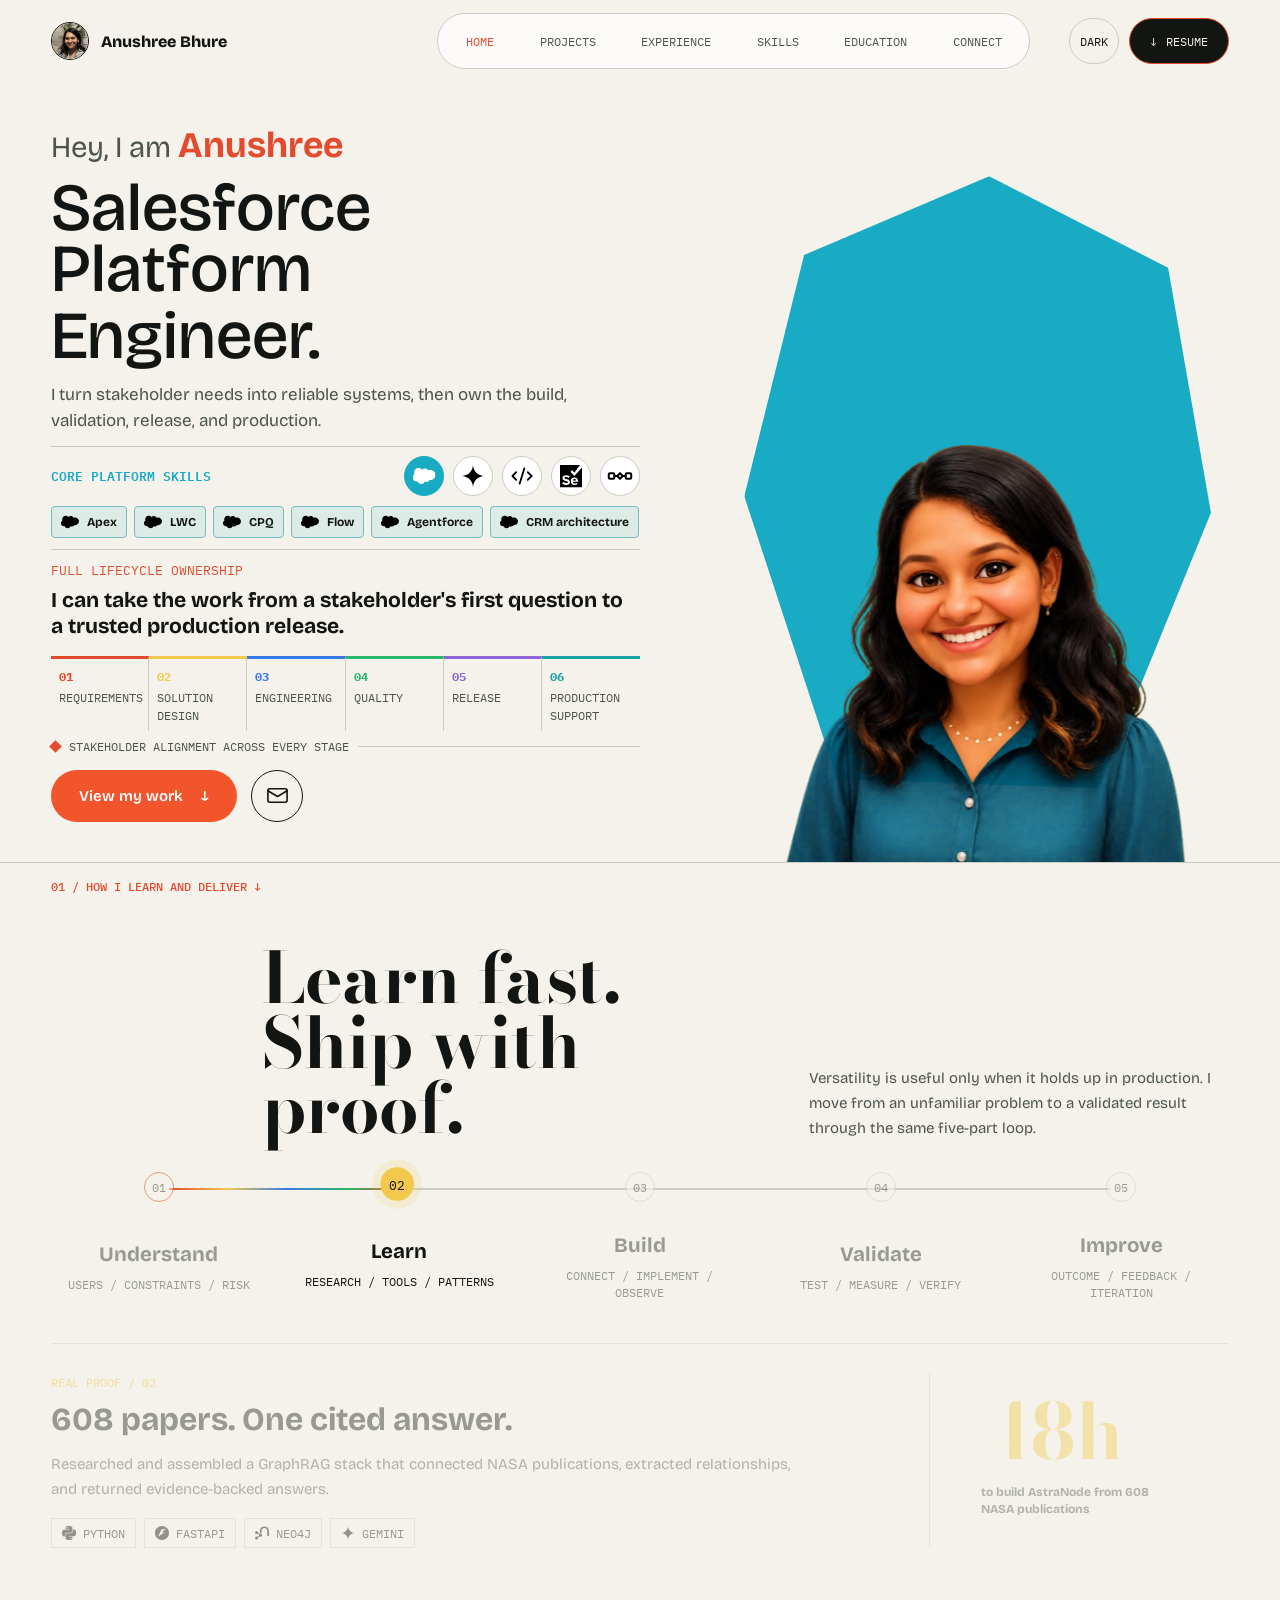
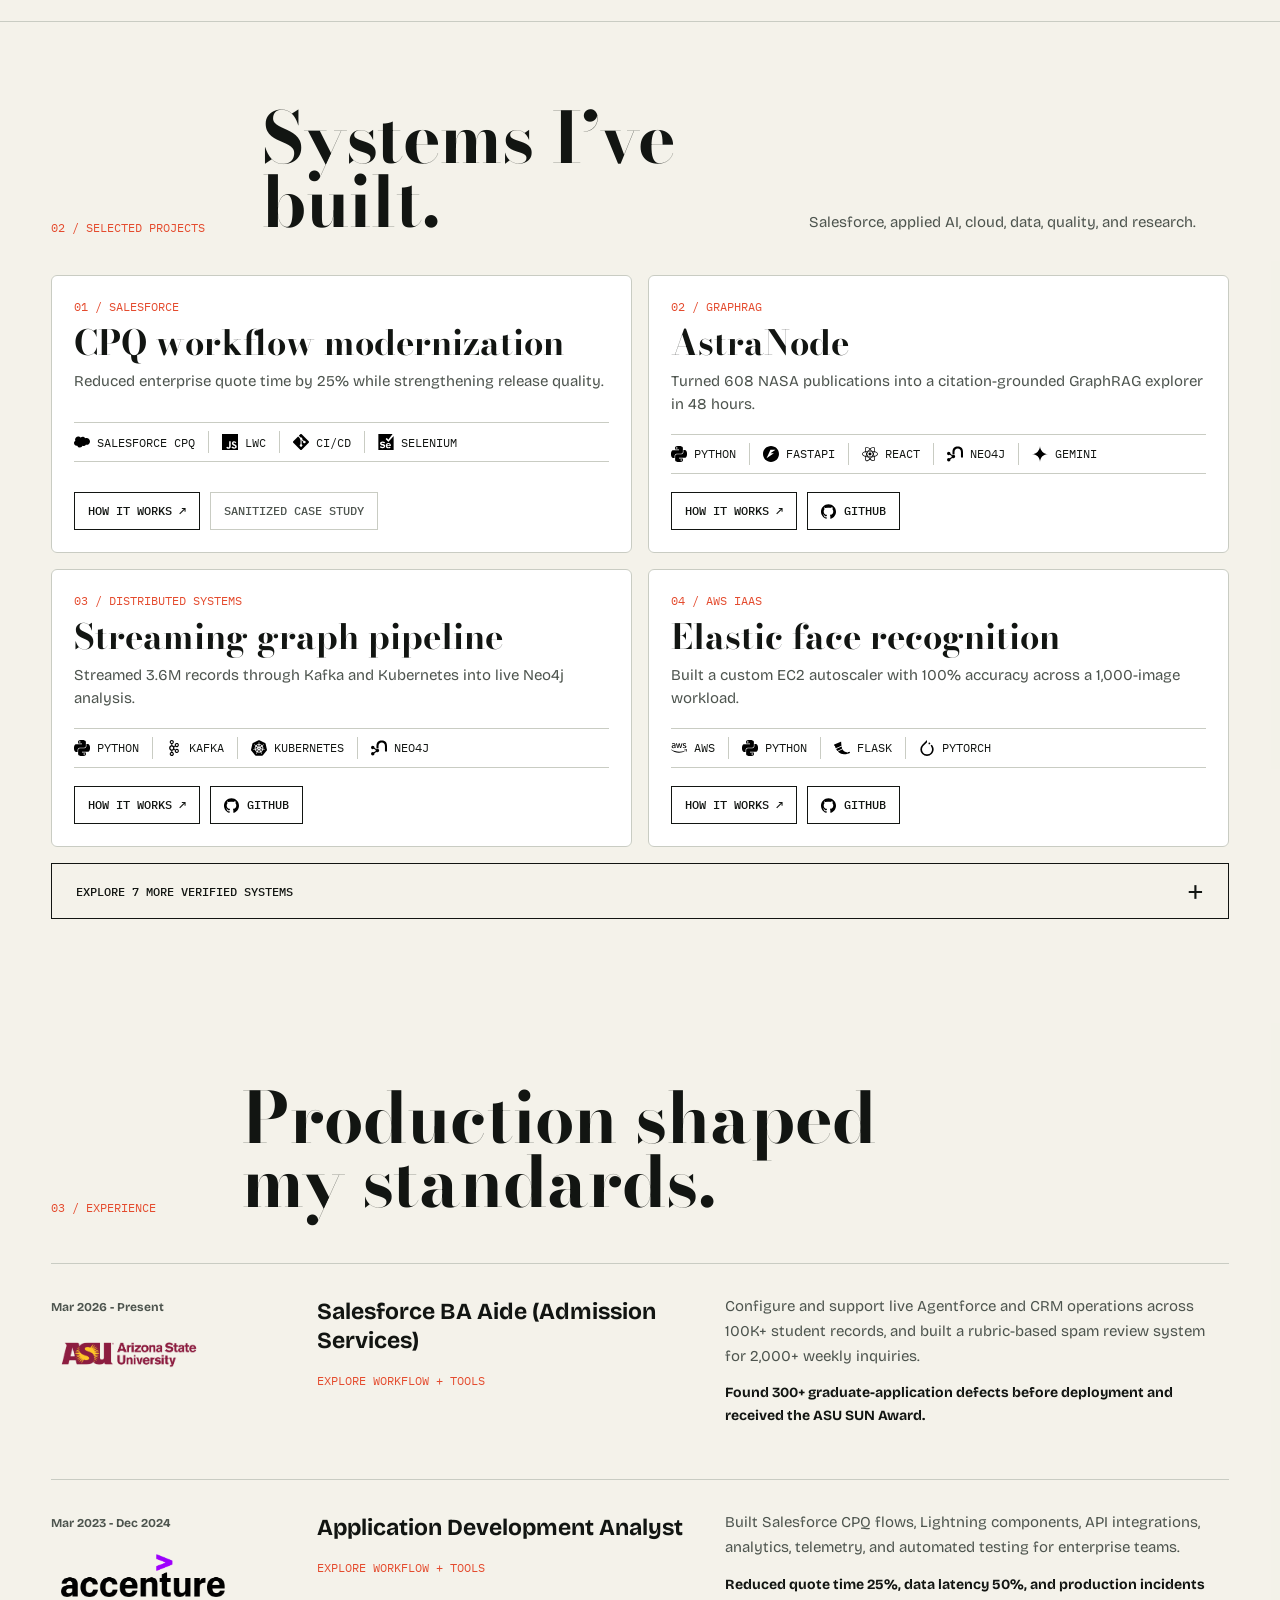
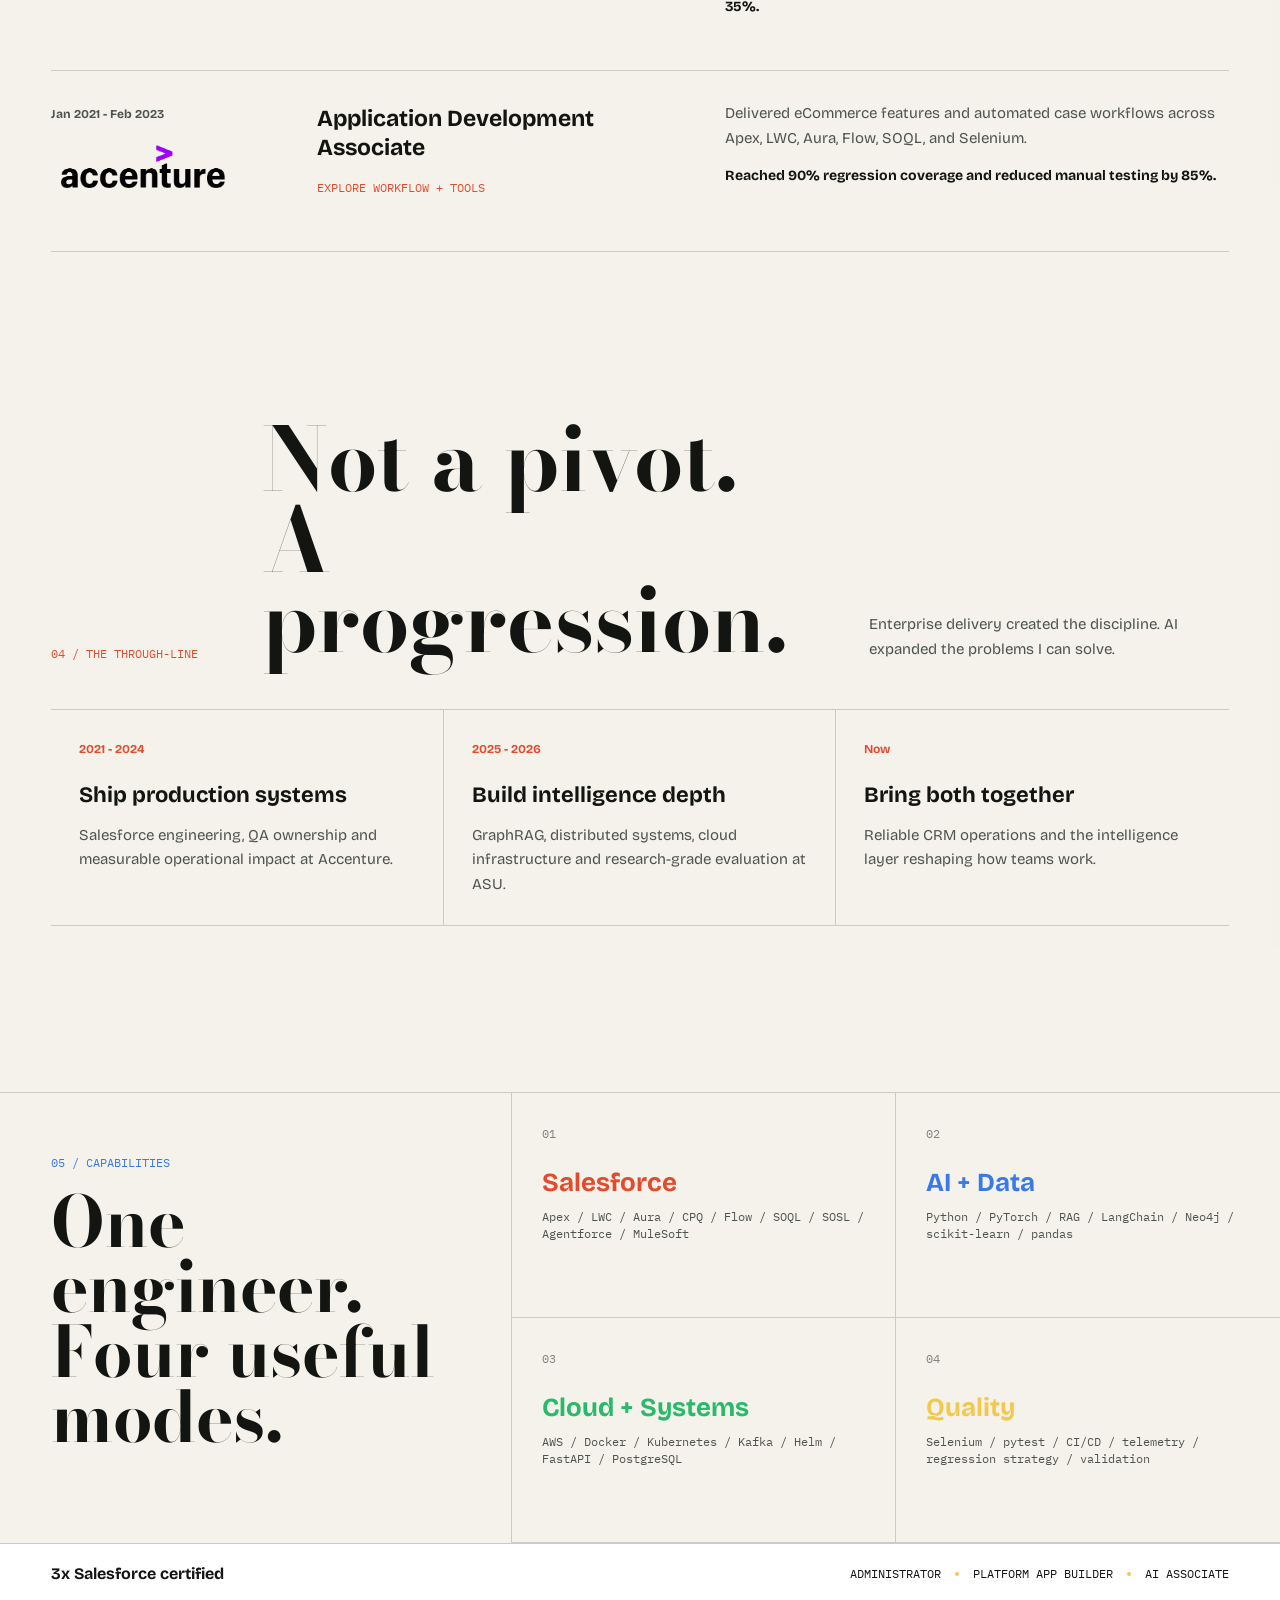
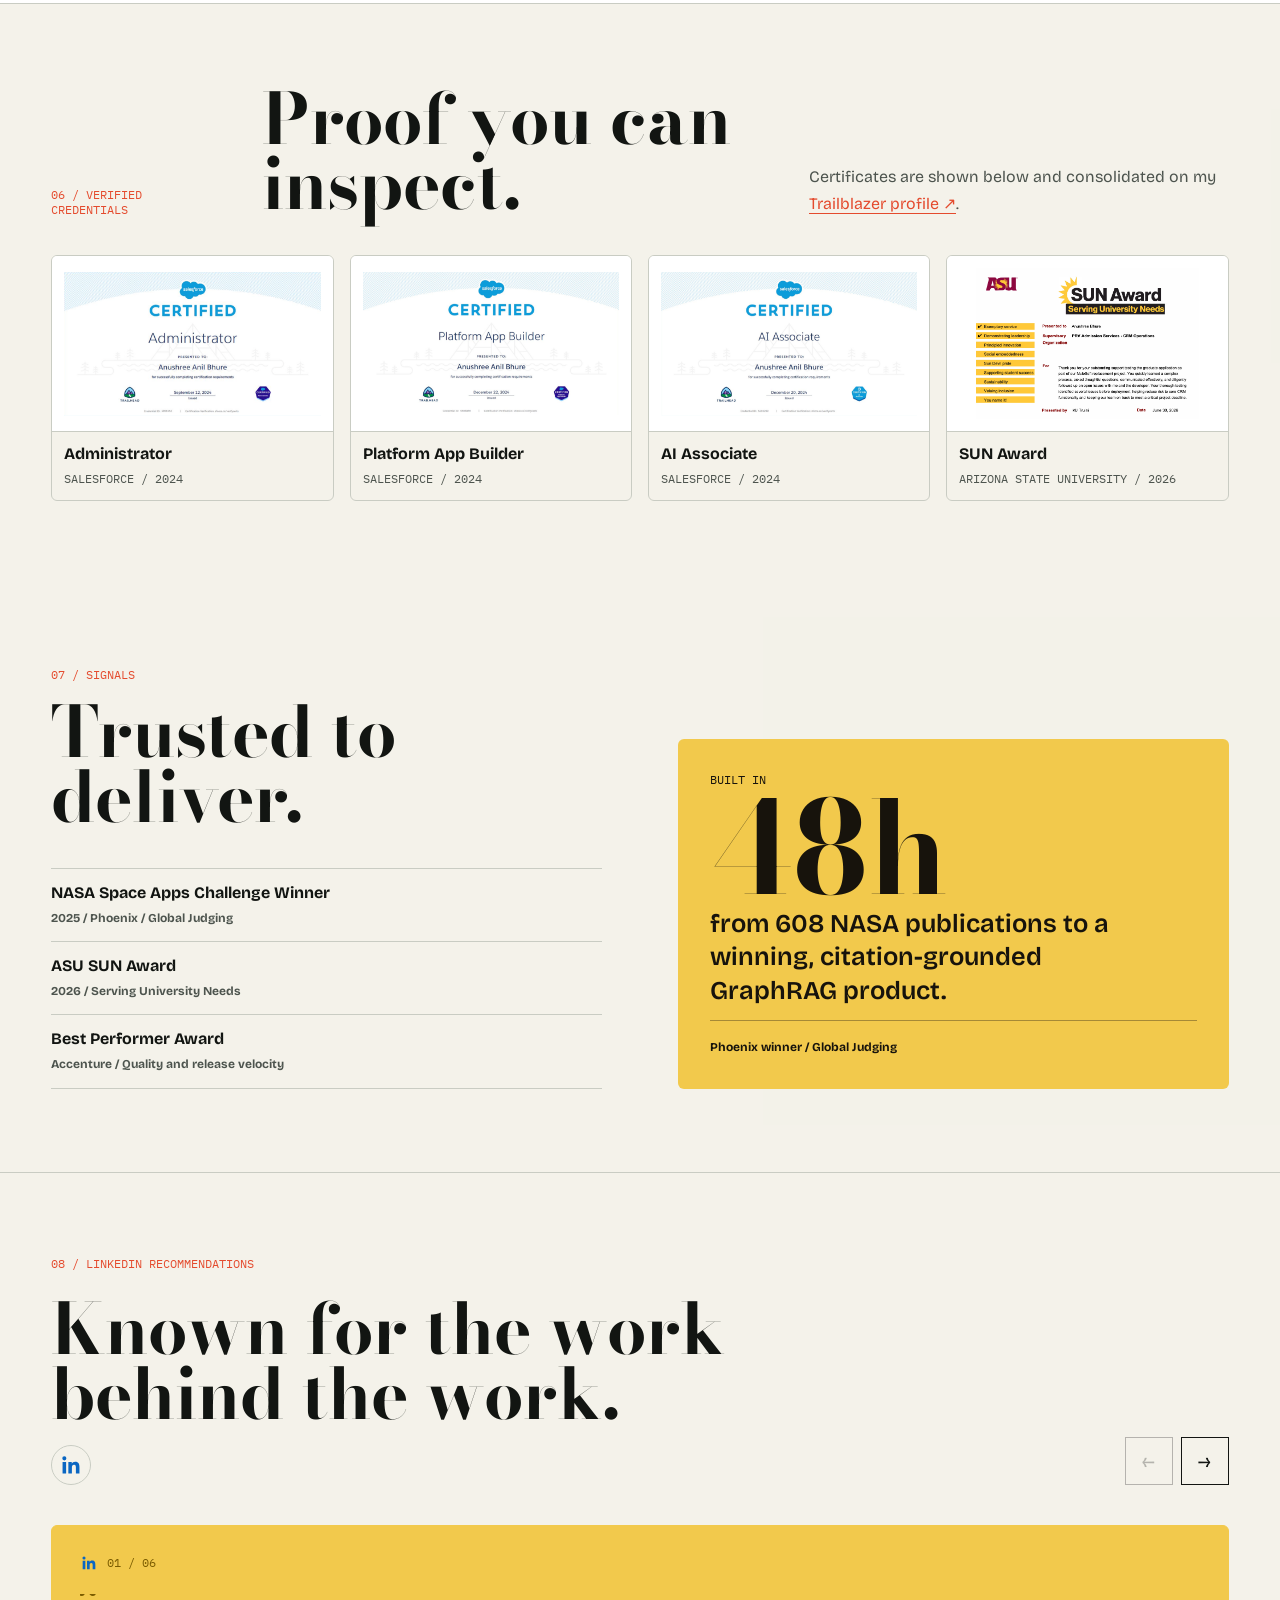
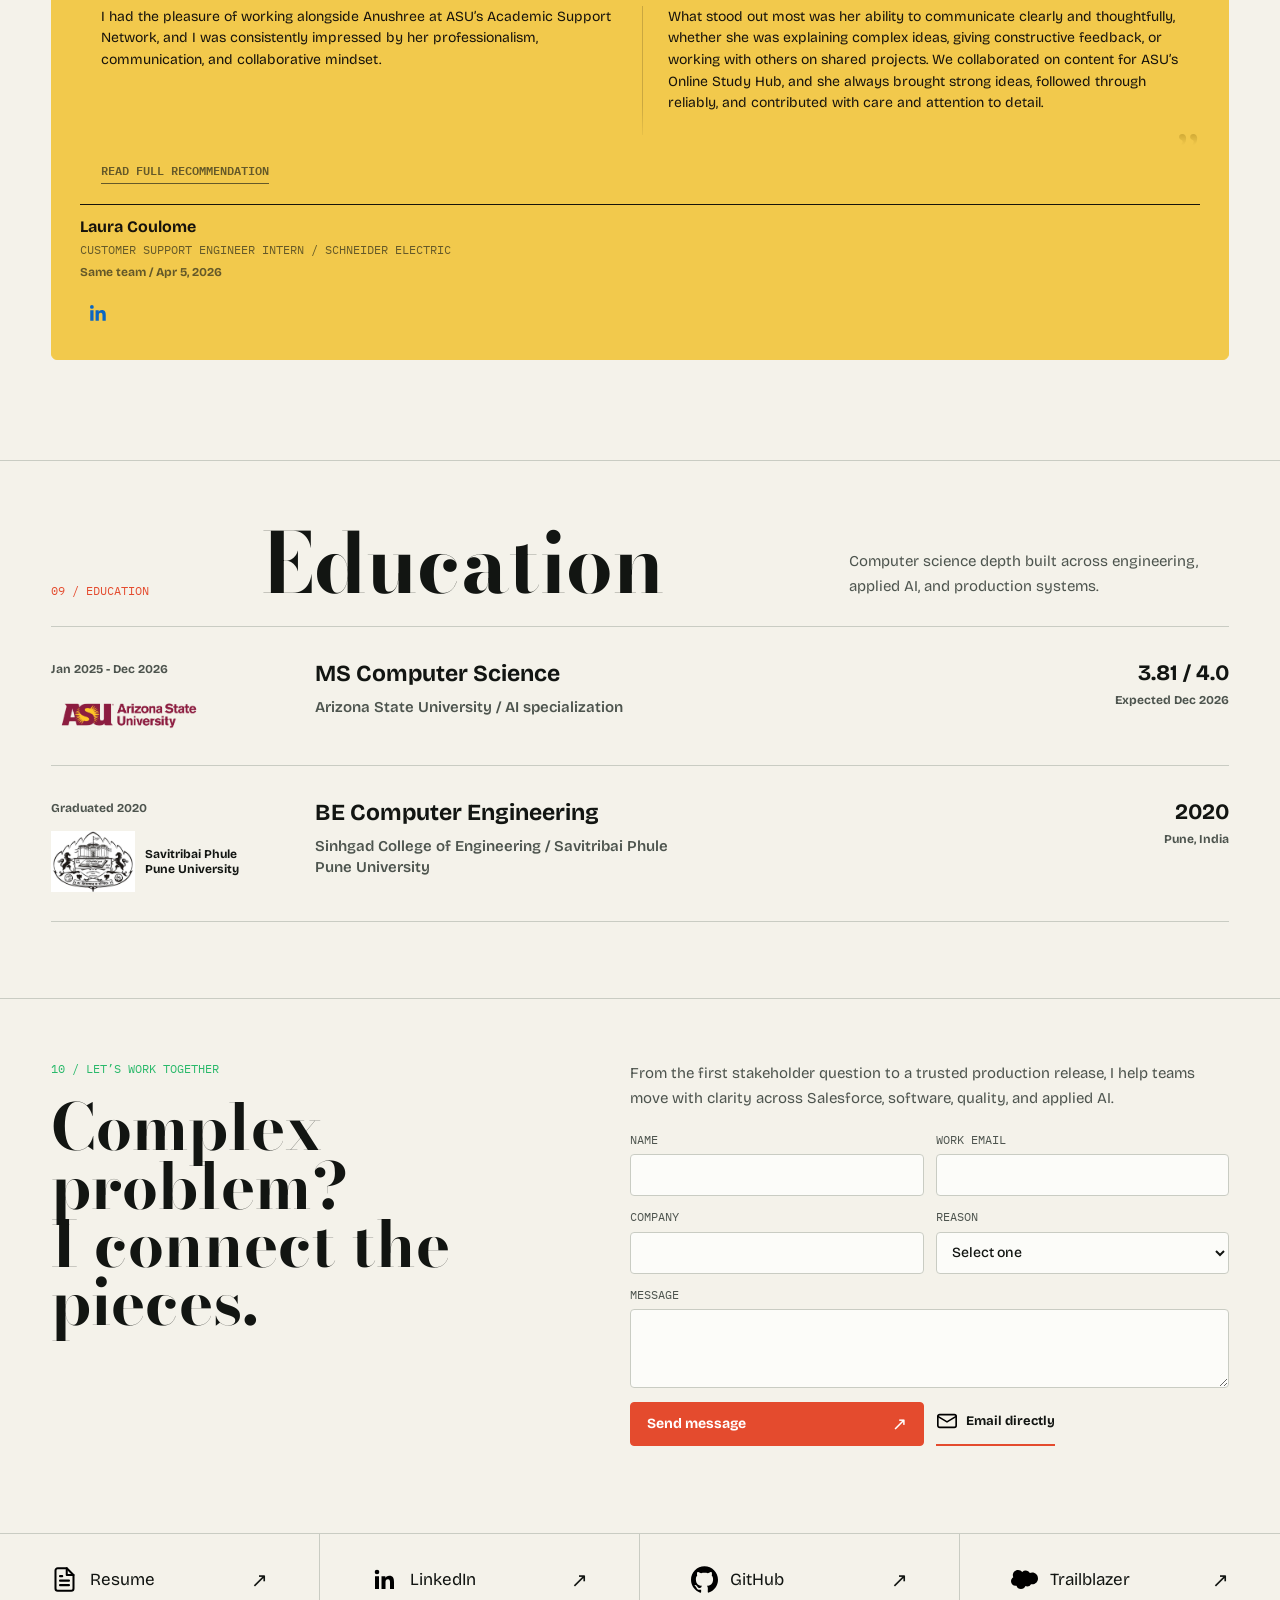
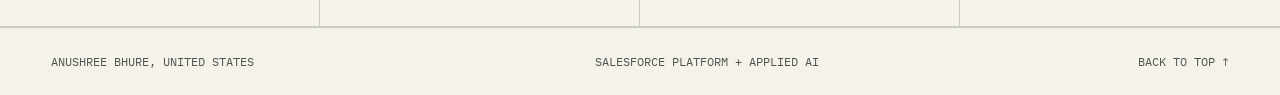
==== index.html @ 0cf1ddfc "Sharpen recruiter positioning and portfolio proof" ====
<!doctype html>
<html lang="en" data-theme="light">
<head>
  <meta charset="utf-8">
  <meta name="viewport" content="width=device-width, initial-scale=1">
  <title>Anushree Bhure | Salesforce Platform &amp; AI Engineer</title>
  <meta name="description" content="Anushree Bhure is a Salesforce platform engineer combining four years of enterprise delivery with applied AI, cloud systems, and production-minded testing.">
  <meta name="author" content="Anushree Bhure">
  <meta name="theme-color" content="#f4f2ea">
  <meta property="og:type" content="website">
  <meta property="og:url" content="https://anushreebhure98.github.io">
  <meta property="og:title" content="Anushree Bhure | Salesforce Platform &amp; AI Engineer">
  <meta property="og:description" content="Enterprise Salesforce experience. Applied AI depth. Measurable systems impact.">
  <meta property="og:image" content="https://anushreebhure98.github.io/assets/photo/anushree-social.jpg">
  <meta property="og:image:width" content="900">
  <meta property="og:image:height" content="1200">
  <meta property="og:image:alt" content="Anushree Bhure, Salesforce Platform and AI Engineer">
  <meta name="twitter:card" content="summary_large_image">
  <meta name="twitter:title" content="Anushree Bhure | Salesforce Platform &amp; AI Engineer">
  <meta name="twitter:description" content="Enterprise Salesforce experience. Applied AI depth. Measurable systems impact.">
  <meta name="twitter:image" content="https://anushreebhure98.github.io/assets/photo/anushree-social.jpg">
  <link rel="icon" type="image/svg+xml" href="favicon.svg">
  <link rel="canonical" href="https://anushreebhure98.github.io">
  <link rel="sitemap" type="application/xml" href="sitemap.xml">
  <link rel="preconnect" href="https://fonts.googleapis.com">
  <link rel="preconnect" href="https://fonts.gstatic.com" crossorigin>
  <link href="https://fonts.googleapis.com/css2?family=Bodoni+Moda:ital,opsz,wght@0,6..96,700;1,6..96,700&amp;family=Bricolage+Grotesque:opsz,wght@12..96,400;12..96,500;12..96,600;12..96,700;12..96,800&amp;family=IBM+Plex+Mono:wght@400;500&amp;display=swap" rel="stylesheet">
  <link rel="stylesheet" href="style.css?v=106">
  <script type="application/ld+json">
  {
    "@context": "https://schema.org",
    "@type": "Person",
    "name": "Anushree Bhure",
    "url": "https://anushreebhure98.github.io",
    "image": "https://anushreebhure98.github.io/assets/photo/anushree-social.jpg",
    "jobTitle": "Salesforce Platform Engineer",
    "description": "Salesforce platform engineer combining enterprise delivery with applied AI, cloud systems, and production-minded testing.",
    "sameAs": [
      "https://www.linkedin.com/in/anushree-bhure",
      "https://github.com/anushreebhure98",
      "https://www.salesforce.com/trailblazer/anushreebhure"
    ],
    "affiliation": { "@type": "CollegeOrUniversity", "name": "Arizona State University" },
    "alumniOf": { "@type": "CollegeOrUniversity", "name": "Savitribai Phule Pune University" },
    "knowsAbout": [
      "Salesforce",
      "Salesforce CPQ",
      "Lightning Web Components",
      "Applied AI",
      "Quality Engineering",
      "Cloud Systems",
      "Business Analysis"
    ]
  }
  </script>
</head>
<body>
  <canvas class="watercolor-cursor" id="watercolor-cursor" aria-hidden="true"></canvas>
  <svg class="page-filters" width="0" height="0" aria-hidden="true" focusable="false">
    <filter id="portrait-green-screen" x="-5%" y="-5%" width="110%" height="110%" color-interpolation-filters="sRGB">
      <feColorMatrix in="SourceGraphic" result="keyed-alpha" type="matrix" values="1 0 0 0 0  0 1 0 0 0  0 0 1 0 0  1.4 -2.2 1.4 0 1"></feColorMatrix>
      <feComposite in="SourceGraphic" in2="keyed-alpha" operator="in"></feComposite>
    </filter>
  </svg>
  <a class="skip-link" href="#main">Skip to content</a>
  <div class="scroll-progress" aria-hidden="true"><span></span></div>

  <header class="site-header">
    <a class="brand" href="#top" aria-label="Anushree Bhure, home">
      <span class="brand-mark"><img src="assets/photo/anushree-avatar.webp" alt="" width="38" height="38"></span>
      <span class="brand-name">Anushree Bhure</span>
    </a>
    <nav class="desktop-nav" aria-label="Main navigation">
      <a href="#top">Home</a>
      <a href="#work">Projects</a>
      <a href="#experience">Experience</a>
      <a href="#capabilities">Skills</a>
      <a href="#education">Education</a>
      <a href="#contact">Connect</a>
    </nav>
    <div class="header-actions">
      <button class="theme-toggle" id="theme-toggle" type="button" aria-label="Switch to dark theme">Dark</button>
      <a class="header-cta" href="output/pdf/Anushree-Bhure-Resume.pdf" target="_blank" rel="noreferrer"><span aria-hidden="true">&#8595;</span> Resume</a>
      <button class="menu-toggle" id="menu-toggle" type="button" aria-label="Open navigation" aria-expanded="false"><span></span><span></span></button>
    </div>
    <nav class="mobile-nav" id="mobile-nav" aria-label="Mobile navigation">
      <a href="#approach">Approach</a>
      <a href="#work">Projects</a>
      <a href="#experience">Experience</a>
      <a href="#capabilities">Skills</a>
      <a href="#recommendations">Recommendations</a>
      <a href="#education">Education</a>
      <a href="output/pdf/Anushree-Bhure-Resume.pdf" target="_blank" rel="noreferrer">Resume</a>
      <a href="#contact">Contact</a>
    </nav>
  </header>

  <main id="main">
    <section class="hero hero-introduction" id="top">
      <div class="hero-content">
        <p class="hero-greeting">Hey, I am <strong>Anushree</strong></p>
        <h1 class="hero-primary-role">
          <span>Salesforce Platform</span>
          <span>Engineer.</span>
        </h1>
        <p class="hero-positioning">I turn stakeholder needs into reliable systems, then own the build, validation, release, and production.</p>
        <div class="hero-skill-showcase">
          <div class="hero-skill-topline">
            <span data-mode-label>Core platform skills</span>
            <div class="hero-mode-switcher" aria-label="Choose a professional role">
              <button class="hero-tool tool-salesforce is-active" type="button" data-tool="salesforce" data-title="Core platform skills" data-detail="Apex / LWC / CPQ / Flow / Agentforce / CRM architecture" data-index="01" aria-label="Show Salesforce platform skills" aria-pressed="true" title="Salesforce platform"><img src="assets/logos/salesforce.svg" alt="" width="28" height="24"></button>
              <button class="hero-tool tool-ai" type="button" data-tool="ai-engineer" data-title="Applied AI skills" data-detail="Python / RAG / LLMs / GraphRAG / PyTorch / evaluation" data-index="02" aria-label="Show applied AI skills" aria-pressed="false" title="Applied AI"><img src="assets/logos/googlegemini.svg" alt="" width="24" height="24"></button>
              <button class="hero-tool tool-software" type="button" data-tool="software-developer" data-title="Software engineering skills" data-detail="React / JavaScript / APIs / Java / Git / system design" data-index="03" aria-label="Show software engineering skills" aria-pressed="false" title="Software engineering"><img src="assets/logos/software-development.svg" alt="" width="25" height="25"></button>
              <button class="hero-tool tool-quality" type="button" data-tool="quality-engineer" data-title="Quality engineering skills" data-detail="Selenium / pytest / UAT / regression strategy / CI/CD / telemetry" data-index="04" aria-label="Show quality engineering skills" aria-pressed="false" title="Quality engineering"><img src="assets/logos/selenium.svg" alt="" width="24" height="24"></button>
              <button class="hero-tool tool-business" type="button" data-tool="business-analysis" data-title="Business analysis skills" data-detail="Requirements / process mapping / CRM / stakeholders / acceptance criteria" data-index="05" aria-label="Show business analysis skills" aria-pressed="false" title="Business analysis"><img src="assets/logos/business-analysis.svg" alt="" width="24" height="24"></button>
            </div>
          </div>
          <div class="hero-skill-list" data-skill-list><span><img src="assets/logos/salesforce.svg" alt="">Apex</span><span><img src="assets/logos/salesforce.svg" alt="">LWC</span><span><img src="assets/logos/salesforce.svg" alt="">CPQ</span><span><img src="assets/logos/salesforce.svg" alt="">Flow</span><span><img src="assets/logos/salesforce.svg" alt="">Agentforce</span><span><img src="assets/logos/salesforce.svg" alt="">CRM architecture</span></div>
        </div>
        <div class="hero-ownership" aria-label="Full lifecycle ownership from requirements to production support with stakeholder alignment throughout">
          <span>Full lifecycle ownership</span>
          <strong>I can take the work from a stakeholder's first question to a trusted production release.</strong>
          <div class="hero-ownership-spectrum">
            <small><b>01</b> Requirements</small>
            <small><b>02</b> Solution design</small>
            <small><b>03</b> Engineering</small>
            <small><b>04</b> Quality</small>
            <small><b>05</b> Release</small>
            <small><b>06</b> Production support</small>
          </div>
          <div class="hero-ownership-across"><span>Stakeholder alignment across every stage</span></div>
        </div>
        <div class="hero-actions">
          <a class="button button-primary" href="#work">View my work <span aria-hidden="true">&#8595;</span></a>
          <a class="hero-email" href="mailto:anubhure98@gmail.com" aria-label="Email Anushree Bhure" title="Email Anushree"><svg viewBox="0 0 24 24" aria-hidden="true"><path d="M4 5h16a2 2 0 0 1 2 2v10a2 2 0 0 1-2 2H4a2 2 0 0 1-2-2V7a2 2 0 0 1 2-2Z"></path><path d="m22 7-10 6L2 7"></path></svg></a>
        </div>
      </div>
      <figure class="hero-portrait" aria-label="Illustrated portrait of Anushree Bhure">
        <div class="hero-poster-shape" aria-hidden="true"></div>
        <div class="portrait-photo">
          <img class="portrait-cartoon" src="assets/photo/anushree-memoji-bust-cutout.webp" alt="Cartoon portrait of Anushree Bhure" width="1100" height="1100" fetchpriority="high" decoding="async">
        </div>
      </figure>
    </section>

    <section class="learning-loop-section" id="approach" data-learning-loop>
      <div class="learning-intro reveal">
        <p class="section-index">01 / How I learn and deliver</p>
        <h2>Learn fast.<br>Ship with proof.</h2>
        <p>Versatility is useful only when it holds up in production. I move from an unfamiliar problem to a validated result through the same five-part loop.</p>
      </div>
      <div class="learning-loop reveal">
        <div class="learning-path" role="tablist" aria-label="How Anushree learns and delivers">
          <div class="learning-rail" aria-hidden="true"><span></span></div>
          <button class="learning-step is-active" type="button" role="tab" aria-selected="true" aria-controls="learning-evidence" data-learning-step="understand" style="--step-accent: var(--coral)"><span class="learning-marker">01</span><strong>Understand</strong><small>Users / constraints / risk</small></button>
          <button class="learning-step" type="button" role="tab" aria-selected="false" aria-controls="learning-evidence" data-learning-step="learn" style="--step-accent: var(--yellow)"><span class="learning-marker">02</span><strong>Learn</strong><small>Research / tools / patterns</small></button>
          <button class="learning-step" type="button" role="tab" aria-selected="false" aria-controls="learning-evidence" data-learning-step="build" style="--step-accent: var(--blue)"><span class="learning-marker">03</span><strong>Build</strong><small>Connect / implement / observe</small></button>
          <button class="learning-step" type="button" role="tab" aria-selected="false" aria-controls="learning-evidence" data-learning-step="validate" style="--step-accent: var(--green)"><span class="learning-marker">04</span><strong>Validate</strong><small>Test / measure / verify</small></button>
          <button class="learning-step" type="button" role="tab" aria-selected="false" aria-controls="learning-evidence" data-learning-step="improve" style="--step-accent: var(--coral)"><span class="learning-marker">05</span><strong>Improve</strong><small>Outcome / feedback / iteration</small></button>
        </div>
        <article class="learning-evidence" id="learning-evidence" role="tabpanel" aria-live="polite">
          <div class="learning-evidence-copy"><span data-learning-proof>REAL PROOF / 01</span><h3 data-learning-title>Live CRM at university scale</h3><p data-learning-detail>Mapped stakeholder intent, data risks, and operating constraints before changing live Agentforce and CRM workflows.</p><div class="learning-tools" data-learning-tools><span><img src="assets/logos/salesforce.svg" alt="">Salesforce</span><span>Business analysis</span><span>Agentforce</span></div></div>
          <div class="learning-evidence-result"><strong data-learning-metric>100K+</strong><span data-learning-metric-label>student records supported</span></div>
        </article>
      </div>
    </section>

    <section class="section work-section" id="work">
      <div class="section-heading work-heading reveal"><p class="section-index">02 / Selected projects</p><h2>Systems I&rsquo;ve built.</h2><p>Salesforce, applied AI, cloud, data, quality, and research.</p></div>
      <section class="project-atlas reveal" aria-label="Selected project architecture library">
        <div class="atlas-track" id="atlas-track" aria-label="Project architecture posters">
          <article class="atlas-card">
            <div class="atlas-card-body"><div class="atlas-card-heading"><span>01 / Salesforce</span><h4>CPQ workflow modernization</h4><p class="atlas-outcome">Reduced enterprise quote time by 25% while strengthening release quality.</p></div><div class="atlas-skills" aria-label="Skills used"><span><img src="assets/logos/salesforce.svg" alt="">Salesforce CPQ</span><span><img src="assets/logos/javascript.svg" alt="">LWC</span><span><img src="assets/logos/git.svg" alt="">CI/CD</span><span><img src="assets/logos/selenium.svg" alt="">Selenium</span></div><div class="atlas-actions"><a href="assets/visuals/cpq-workflow.svg" target="_blank" rel="noreferrer">How it works &#8599;</a><span class="atlas-action-muted">Sanitized case study</span></div></div>
          </article>
          <article class="atlas-card">
            <div class="atlas-card-body"><div class="atlas-card-heading"><span>02 / GraphRAG</span><h4>AstraNode</h4><p class="atlas-outcome">Turned 608 NASA publications into a citation-grounded GraphRAG explorer in 48 hours.</p></div><div class="atlas-skills" aria-label="Skills used"><span><img src="assets/logos/python.svg" alt="">Python</span><span><img src="assets/logos/fastapi.svg" alt="">FastAPI</span><span><img src="assets/logos/react.svg" alt="">React</span><span><img src="assets/logos/neo4j.svg" alt="">Neo4j</span><span><img src="assets/logos/googlegemini.svg" alt="">Gemini</span></div><div class="atlas-actions"><a href="assets/visuals/astranode-architecture-bold.svg" target="_blank" rel="noreferrer">How it works &#8599;</a><a href="https://github.com/anushreebhure98/AstraNode" target="_blank" rel="noreferrer"><img src="assets/logos/github.svg" alt="">GitHub</a></div></div>
          </article>
          <article class="atlas-card">
            <div class="atlas-card-body"><div class="atlas-card-heading"><span>03 / Distributed systems</span><h4>Streaming graph pipeline</h4><p class="atlas-outcome">Streamed 3.6M records through Kafka and Kubernetes into live Neo4j analysis.</p></div><div class="atlas-skills" aria-label="Skills used"><span><img src="assets/logos/python.svg" alt="">Python</span><span><img src="assets/logos/apachekafka.svg" alt="">Kafka</span><span><img src="assets/logos/kubernetes.svg" alt="">Kubernetes</span><span><img src="assets/logos/neo4j.svg" alt="">Neo4j</span></div><div class="atlas-actions"><a href="assets/visuals/streaming-graph-pipeline.svg" target="_blank" rel="noreferrer">How it works &#8599;</a><a href="https://github.com/anushreebhure98/streaming-graph-pipeline-kubernetes" target="_blank" rel="noreferrer"><img src="assets/logos/github.svg" alt="">GitHub</a></div></div>
          </article>
          <article class="atlas-card">
            <div class="atlas-card-body"><div class="atlas-card-heading"><span>04 / AWS IaaS</span><h4>Elastic face recognition</h4><p class="atlas-outcome">Built a custom EC2 autoscaler with 100% accuracy across a 1,000-image workload.</p></div><div class="atlas-skills" aria-label="Skills used"><span><img src="assets/logos/amazonwebservices.svg" alt="">AWS</span><span><img src="assets/logos/python.svg" alt="">Python</span><span><img src="assets/logos/flask.svg" alt="">Flask</span><span><img src="assets/logos/pytorch.svg" alt="">PyTorch</span></div><div class="atlas-actions"><a href="assets/visuals/elastic-face-recognition.svg" target="_blank" rel="noreferrer">How it works &#8599;</a><a href="https://github.com/anushreebhure98/aws-elastic-face-recognition" target="_blank" rel="noreferrer"><img src="assets/logos/github.svg" alt="">GitHub</a></div></div>
          </article>
          <article class="atlas-card">
            <div class="atlas-card-body"><div class="atlas-card-heading"><span>05 / Edge + serverless</span><h4>Serverless + edge recognition</h4></div><div class="atlas-skills" aria-label="Skills used"><span><img src="assets/logos/awslambda.svg" alt="">Lambda</span><span><img src="assets/logos/amazonwebservices.svg" alt="">Greengrass</span><span><img src="assets/logos/python.svg" alt="">Python</span><span><img src="assets/logos/pytorch.svg" alt="">PyTorch</span></div><div class="atlas-actions"><a href="assets/visuals/serverless-edge-recognition.svg" target="_blank" rel="noreferrer">How it works &#8599;</a><a href="https://github.com/anushreebhure98/aws-serverless-edge-face-recognition" target="_blank" rel="noreferrer"><img src="assets/logos/github.svg" alt="">GitHub</a></div></div>
          </article>
          <article class="atlas-card">
            <div class="atlas-card-body"><div class="atlas-card-heading"><span>06 / AI safety</span><h4>Stealthy RAG poisoning</h4></div><div class="atlas-skills" aria-label="Skills used"><span><img src="assets/logos/python.svg" alt="">Python</span><span><img src="assets/logos/langchain.svg" alt="">LangChain</span><span><img src="assets/logos/scikitlearn.svg" alt="">scikit-learn</span><span><img src="assets/logos/pytorch.svg" alt="">PyTorch</span></div><div class="atlas-actions"><a href="assets/visuals/rag-poisoning-defense.svg" target="_blank" rel="noreferrer">How it works &#8599;</a><a href="https://github.com/anushreebhure98/KRR-Final-Project" target="_blank" rel="noreferrer"><img src="assets/logos/github.svg" alt="">GitHub</a></div></div>
          </article>
          <article class="atlas-card">
            <div class="atlas-card-body"><div class="atlas-card-heading"><span>07 / Blockchain</span><h4>Shipment provenance</h4></div><div class="atlas-skills" aria-label="Skills used"><span><img src="assets/logos/go.svg" alt="">Go</span><span><img src="assets/logos/nodedotjs.svg" alt="">Node.js</span><span><img src="assets/logos/ipfs.svg" alt="">IPFS</span><span class="atlas-skill-text">Fabric</span></div><div class="atlas-actions"><a href="assets/visuals/blockchain-provenance.svg" target="_blank" rel="noreferrer">How it works &#8599;</a><a href="https://github.com/Blugil/group1-cse540-blockchain" target="_blank" rel="noreferrer"><img src="assets/logos/github.svg" alt="">Team repo</a></div></div>
          </article>
          <article class="atlas-card">
            <div class="atlas-card-body"><div class="atlas-card-heading"><span>08 / Machine learning</span><h4>MovieLens recommendations</h4></div><div class="atlas-skills" aria-label="Skills used"><span><img src="assets/logos/python.svg" alt="">Python</span><span><img src="assets/logos/pandas.svg" alt="">pandas</span><span><img src="assets/logos/scipy.svg" alt="">SciPy</span><span><img src="assets/logos/scikitlearn.svg" alt="">scikit-learn</span></div><div class="atlas-actions"><a href="assets/visuals/movielens-recommendations.svg" target="_blank" rel="noreferrer">How it works &#8599;</a><span class="atlas-action-muted">Report verified</span></div></div>
          </article>
          <article class="atlas-card">
            <div class="atlas-card-body"><div class="atlas-card-heading"><span>09 / Quality engineering</span><h4>Software verification lab</h4></div><div class="atlas-skills" aria-label="Skills used"><span><img src="assets/logos/python.svg" alt="">Python</span><span><img src="assets/logos/pytest.svg" alt="">pytest</span><span><img src="assets/logos/selenium.svg" alt="">Selenium</span><span><img src="assets/logos/openjdk.svg" alt="">Java</span></div><div class="atlas-actions"><a href="assets/visuals/software-verification-lab.svg" target="_blank" rel="noreferrer">How it works &#8599;</a><span class="atlas-action-muted">Reports verified</span></div></div>
          </article>
          <article class="atlas-card">
            <div class="atlas-card-body"><div class="atlas-card-heading"><span>10 / Language design</span><h4>Grammel language</h4></div><div class="atlas-skills" aria-label="Skills used"><span><img src="assets/logos/openjdk.svg" alt="">Java</span><span><img src="assets/logos/gnubash.svg" alt="">Shell</span><span class="atlas-skill-text">ANTLR 4</span><span class="atlas-skill-text">Prolog</span></div><div class="atlas-actions"><a href="assets/visuals/grammel-language.svg" target="_blank" rel="noreferrer">How it works &#8599;</a><a href="https://github.com/akulhada/SER502-Grammel-Team24" target="_blank" rel="noreferrer"><img src="assets/logos/github.svg" alt="">Team repo</a></div></div>
          </article>
          <article class="atlas-card">
            <div class="atlas-card-body"><div class="atlas-card-heading"><span>11 / Published research</span><h4>Skin cancer detection</h4></div><div class="atlas-skills" aria-label="Skills used"><span><img src="assets/logos/python.svg" alt="">Python</span><span><img src="assets/logos/opencv.svg" alt="">OpenCV</span><span><img src="assets/logos/scikitlearn.svg" alt="">K-means</span><span class="atlas-skill-text">CNN</span></div><div class="atlas-actions"><a href="assets/visuals/skin-cancer-detection.svg" target="_blank" rel="noreferrer">How it works &#8599;</a><a href="https://sersc.org/journals/index.php/IJFGCN/article/view/28393" target="_blank" rel="noreferrer">Publication &#8599;</a></div></div>
          </article>
        </div>
        <button class="project-library-toggle" id="project-library-toggle" type="button" aria-expanded="false" aria-controls="atlas-track"><span>Explore 7 more verified systems</span><b aria-hidden="true">+</b></button>
      </section>
    </section>

    <section class="section experience-section" id="experience">
      <div class="section-heading reveal"><p class="section-index">03 / Experience</p><h2>Production shaped<br>my standards.</h2></div>
      <div class="experience-list">
        <article class="experience-row reveal" tabindex="0">
          <div class="experience-meta"><div class="experience-date">Mar 2026 - Present</div><div class="experience-brand experience-brand-asu"><img class="experience-logo experience-logo-asu" src="assets/journey/asu-logo.png" alt="Arizona State University"></div></div>
          <div class="experience-role"><h3>Salesforce BA Aide (Admission Services)</h3><span class="experience-explore">Explore workflow + tools</span></div>
          <div class="experience-detail"><p>Configure and support live Agentforce and CRM operations across 100K+ student records, and built a rubric-based spam review system for 2,000+ weekly inquiries.</p><span>Found 300+ graduate-application defects before deployment and received the ASU SUN Award.</span></div>
          <div class="experience-workflow"><div class="experience-workflow-heading"><strong>Admissions operations workflow</strong><span>What I do</span></div><div class="experience-workflow-tree"><span>Inquiry signals</span><i aria-hidden="true"></i><span>Rubric + triage</span><i aria-hidden="true"></i><span>Agentforce + CRM</span><i aria-hidden="true"></i><span>UAT + defect gates</span><i aria-hidden="true"></i><span>Reliable decisions</span></div><div class="experience-workflow-tools"><span><img src="assets/logos/salesforce.svg" alt="">Salesforce</span><span>Agentforce</span><span>Business analysis</span><span>UAT</span><span>Data quality</span></div></div>
        </article>
        <article class="experience-row reveal" tabindex="0">
          <div class="experience-meta"><div class="experience-date">Mar 2023 - Dec 2024</div><div class="experience-brand experience-brand-accenture"><img class="experience-logo experience-logo-accenture" src="assets/logos/accenture-wordmark.png" alt="Accenture"></div></div>
          <div class="experience-role"><h3>Application Development Analyst</h3><span class="experience-explore">Explore workflow + tools</span></div>
          <div class="experience-detail"><p>Built Salesforce CPQ flows, Lightning components, API integrations, analytics, telemetry, and automated testing for enterprise teams.</p><span>Reduced quote time 25%, data latency 50%, and production incidents 35%.</span></div>
          <div class="experience-workflow"><div class="experience-workflow-heading"><strong>Enterprise CPQ delivery workflow</strong><span>What I built</span></div><div class="experience-workflow-tree"><span>Sales requirements</span><i aria-hidden="true"></i><span>CPQ rules</span><i aria-hidden="true"></i><span>Apex + LWC + APIs</span><i aria-hidden="true"></i><span>Telemetry + automation</span><i aria-hidden="true"></i><span>Faster releases</span></div><div class="experience-workflow-tools"><span><img src="assets/logos/salesforce.svg" alt="">Salesforce CPQ</span><span>Apex</span><span>LWC</span><span>REST APIs</span><span>Selenium</span></div></div>
        </article>
        <article class="experience-row reveal" tabindex="0">
          <div class="experience-meta"><div class="experience-date">Jan 2021 - Feb 2023</div><div class="experience-brand experience-brand-accenture"><img class="experience-logo experience-logo-accenture" src="assets/logos/accenture-wordmark.png" alt="Accenture"></div></div>
          <div class="experience-role"><h3>Application Development Associate</h3><span class="experience-explore">Explore workflow + tools</span></div>
          <div class="experience-detail"><p>Delivered eCommerce features and automated case workflows across Apex, LWC, Aura, Flow, SOQL, and Selenium.</p><span>Reached 90% regression coverage and reduced manual testing by 85%.</span></div>
          <div class="experience-workflow"><div class="experience-workflow-heading"><strong>Commerce feature workflow</strong><span>How I delivered</span></div><div class="experience-workflow-tree"><span>User story</span><i aria-hidden="true"></i><span>Apex + UI build</span><i aria-hidden="true"></i><span>Flow + SOQL</span><i aria-hidden="true"></i><span>Selenium regression</span><i aria-hidden="true"></i><span>Stable release</span></div><div class="experience-workflow-tools"><span><img src="assets/logos/salesforce.svg" alt="">Salesforce</span><span>Apex</span><span>LWC + Aura</span><span>Flow</span><span>Selenium</span></div></div>
        </article>
      </div>
    </section>

    <section class="throughline-section" id="story">
      <div class="throughline-heading reveal"><p class="section-index">04 / The through-line</p><h2>Not a pivot.<br>A progression.</h2><p>Enterprise delivery created the discipline. AI expanded the problems I can solve.</p></div>
      <div class="throughline-steps">
        <article class="reveal"><span>2021 - 2024</span><strong>Ship production systems</strong><p>Salesforce engineering, QA ownership and measurable operational impact at Accenture.</p></article>
        <article class="reveal"><span>2025 - 2026</span><strong>Build intelligence depth</strong><p>GraphRAG, distributed systems, cloud infrastructure and research-grade evaluation at ASU.</p></article>
        <article class="reveal"><span>Now</span><strong>Bring both together</strong><p>Reliable CRM operations and the intelligence layer reshaping how teams work.</p></article>
      </div>
    </section>

    <section class="capabilities-section" id="capabilities">
      <div class="capability-lead reveal"><p class="section-index">05 / Capabilities</p><h2>One engineer.<br>Four useful modes.</h2></div>
      <div class="capability-groups"><article class="capability-group reveal"><span>01</span><h3>Salesforce</h3><p>Apex / LWC / Aura / CPQ / Flow / SOQL / SOSL / Agentforce / MuleSoft</p></article><article class="capability-group reveal"><span>02</span><h3>AI + Data</h3><p>Python / PyTorch / RAG / LangChain / Neo4j / scikit-learn / pandas</p></article><article class="capability-group reveal"><span>03</span><h3>Cloud + Systems</h3><p>AWS / Docker / Kubernetes / Kafka / Helm / FastAPI / PostgreSQL</p></article><article class="capability-group reveal"><span>04</span><h3>Quality</h3><p>Selenium / pytest / CI/CD / telemetry / regression strategy / validation</p></article></div>
      <div class="cert-line reveal"><span>3x Salesforce certified</span><p>Administrator <i></i> Platform App Builder <i></i> AI Associate</p></div>
    </section>

    <section class="credentials-section" id="credentials">
      <div class="credentials-heading reveal"><p class="section-index">06 / Verified credentials</p><h2>Proof you can inspect.</h2><p>Certificates are shown below and consolidated on my <a href="https://www.salesforce.com/trailblazer/anushreebhure" target="_blank" rel="noreferrer">Trailblazer profile &#8599;</a>.</p></div>
      <div class="credential-gallery reveal">
        <a class="credential-item" href="assets/journey/cert-administrator.png" target="_blank" rel="noreferrer"><img src="assets/journey/cert-administrator.png" alt="Salesforce Certified Administrator certificate" loading="lazy"><span><strong>Administrator</strong><small>Salesforce / 2024</small></span></a>
        <a class="credential-item" href="assets/journey/cert-platform-app-builder.png" target="_blank" rel="noreferrer"><img src="assets/journey/cert-platform-app-builder.png" alt="Salesforce Platform App Builder certificate" loading="lazy"><span><strong>Platform App Builder</strong><small>Salesforce / 2024</small></span></a>
        <a class="credential-item" href="assets/journey/cert-ai-associate.png" target="_blank" rel="noreferrer"><img src="assets/journey/cert-ai-associate.png" alt="Salesforce AI Associate certificate" loading="lazy"><span><strong>AI Associate</strong><small>Salesforce / 2024</small></span></a>
        <a class="credential-item" href="assets/journey/sun-award.png" target="_blank" rel="noreferrer"><img src="assets/journey/sun-award.png" alt="Arizona State University SUN Award certificate" loading="lazy"><span><strong>SUN Award</strong><small>Arizona State University / 2026</small></span></a>
      </div>
    </section>

    <section class="recognition-section"><div class="recognition-grid"><div class="recognition-intro reveal"><p class="section-index">07 / Signals</p><h2>Trusted to deliver.</h2><div class="award-list"><p><strong>NASA Space Apps Challenge Winner</strong><span>2025 / Phoenix / Global Judging</span></p><p><strong>ASU SUN Award</strong><span>2026 / Serving University Needs</span></p><p><strong>Best Performer Award</strong><span>Accenture / Quality and release velocity</span></p></div></div><div class="recognition-mark reveal"><span>Built in</span><strong>48h</strong><p>from 608 NASA publications to a winning, citation-grounded GraphRAG product.</p><small>Phoenix winner / Global Judging</small></div></div></section>

    <section class="recommendations-section" id="recommendations">
      <div class="recommendations-header reveal">
        <div><p class="section-index">08 / LinkedIn recommendations</p><h2>Known for the work<br>behind the work.</h2><a class="recommendations-source" href="https://www.linkedin.com/in/anushree-bhure/details/recommendations/" target="_blank" rel="noreferrer" aria-label="Open Anushree's recommendations on LinkedIn" title="Open recommendations on LinkedIn"><img src="assets/logos/linkedin.svg" alt="" width="24" height="24"></a></div>
        <div class="recommendation-controls" aria-label="Recommendation navigation">
          <button id="recommendation-prev" type="button" aria-label="Previous recommendation">&#8592;</button>
          <button id="recommendation-next" type="button" aria-label="Next recommendation">&#8594;</button>
        </div>
      </div>
      <div class="recommendation-track" id="recommendation-track" tabindex="0" aria-label="Six LinkedIn recommendations">
        <figure class="recommendation-card"><span class="recommendation-number"><img src="assets/logos/linkedin.svg" alt="" width="18" height="18">01 / 06</span><blockquote><p>I had the pleasure of working alongside Anushree at ASU&rsquo;s Academic Support Network, and I was consistently impressed by her professionalism, communication, and collaborative mindset.</p><p>What stood out most was her ability to communicate clearly and thoughtfully, whether she was explaining complex ideas, giving constructive feedback, or working with others on shared projects. We collaborated on content for ASU&rsquo;s Online Study Hub, and she always brought strong ideas, followed through reliably, and contributed with care and attention to detail.</p><p>Anushree brings that same positive energy and dedication to everything she does. She is thoughtful, dependable, and genuinely easy to work with. Any team would be fortunate to have her.</p></blockquote><figcaption><strong>Laura Coulome</strong><span>Customer Support Engineer Intern / Schneider Electric</span><small>Same team / Apr 5, 2026</small><a class="recommendation-link" href="https://www.linkedin.com/in/anushree-bhure/details/recommendations/" target="_blank" rel="noreferrer" aria-label="View Laura Coulome's recommendation on LinkedIn" title="View on LinkedIn"><img src="assets/logos/linkedin.svg" alt="" width="22" height="22"></a></figcaption></figure>
        <figure class="recommendation-card"><span class="recommendation-number"><img src="assets/logos/linkedin.svg" alt="" width="18" height="18">02 / 06</span><blockquote><p>Anushree was one of the strongest and most dependable members of our QA team. She had a solid understanding of both Salesforce and quality assurance processes. Her ability to balance technical tasks with business needs was impressive. One of the things that stood out most was her attention to detail. Because of her thorough test planning and execution, there was zero defect leakage into production during her time on the project.</p><p>She often contributed in a dual role, handling responsibilities as both a tester and a developer. Whether it was writing test cases, fixing bugs, automating test scripts, or supporting deployments, Anushree stepped in with confidence and consistency. Her flexibility and willingness to take ownership made her a key contributor to the team&rsquo;s success.</p><p>Her communication skills were excellent. She built strong relationships with clients, handled discussions clearly and professionally, and ensured everyone stayed aligned throughout the project. She brought a positive attitude to work every day and created a supportive environment for her teammates. People naturally turned to her when they needed help or guidance.</p><p>Anushree was regularly appreciated for her contributions and was nominated multiple times for monthly team awards. She never backed down from a challenge and always approached her work with energy and optimism. It was truly a pleasure to have her on the team, and I am confident she will continue to thrive in her future roles.</p></blockquote><figcaption><strong>Nitya Mathur</strong><span>Quality Engineering Manager / Program Management</span><small>Direct manager / Jul 15, 2025</small><a class="recommendation-link" href="https://www.linkedin.com/in/anushree-bhure/details/recommendations/" target="_blank" rel="noreferrer" aria-label="View Nitya Mathur's recommendation on LinkedIn" title="View on LinkedIn"><img src="assets/logos/linkedin.svg" alt="" width="22" height="22"></a></figcaption></figure>
        <figure class="recommendation-card"><span class="recommendation-number"><img src="assets/logos/linkedin.svg" alt="" width="18" height="18">03 / 06</span><blockquote><p>From the association having with Anushree, I strongly recommend her to any project based on dedication and passionate to deliver project successfully without compromising in quality.</p></blockquote><figcaption><strong>Jhansy Bhogadi</strong><span>Quality Engineering Senior Analyst / Salesforce</span><small>Same team / Jun 14, 2025</small><a class="recommendation-link" href="https://www.linkedin.com/in/anushree-bhure/details/recommendations/" target="_blank" rel="noreferrer" aria-label="View Jhansy Bhogadi's recommendation on LinkedIn" title="View on LinkedIn"><img src="assets/logos/linkedin.svg" alt="" width="22" height="22"></a></figcaption></figure>
        <figure class="recommendation-card"><span class="recommendation-number"><img src="assets/logos/linkedin.svg" alt="" width="18" height="18">04 / 06</span><blockquote><p>I had the opportunity to work closely with Anushree for over two years on a Salesforce project, where she played a key role as a Salesforce Tester while I worked as a Developer. Throughout our collaboration, she consistently impressed me with her strong testing skills, attention to detail, and deep understanding of Salesforce functionalities. Her proactive approach and commitment to delivering high-quality results made her an invaluable part of the team. She&rsquo;s not only a reliable professional but also a great team player.</p></blockquote><figcaption><strong>Charanraj P C</strong><span>SDE at Comcast / Salesforce Developer / 6&times; Certified</span><small>Different teams / Jun 12, 2025</small><a class="recommendation-link" href="https://www.linkedin.com/in/anushree-bhure/details/recommendations/" target="_blank" rel="noreferrer" aria-label="View Charanraj P C's recommendation on LinkedIn" title="View on LinkedIn"><img src="assets/logos/linkedin.svg" alt="" width="22" height="22"></a></figcaption></figure>
        <figure class="recommendation-card"><span class="recommendation-number"><img src="assets/logos/linkedin.svg" alt="" width="18" height="18">05 / 06</span><blockquote><p>I had the privilege of working with Anushree on several Salesforce projects, and I can confidently say she is one of the most meticulous and dedicated Salesforce testers I&rsquo;ve worked with. Her deep understanding of Salesforce functionalities, attention to detail, and ability to identify critical issues have consistently ensured the delivery of high-quality solutions.</p></blockquote><figcaption><strong>Romil Anand</strong><span>Technical Lead / 11&times; Salesforce Certified / CPQ and CLM</span><small>Same team / Dec 20, 2024</small><a class="recommendation-link" href="https://www.linkedin.com/in/anushree-bhure/details/recommendations/" target="_blank" rel="noreferrer" aria-label="View Romil Anand's recommendation on LinkedIn" title="View on LinkedIn"><img src="assets/logos/linkedin.svg" alt="" width="22" height="22"></a></figcaption></figure>
        <figure class="recommendation-card"><span class="recommendation-number"><img src="assets/logos/linkedin.svg" alt="" width="18" height="18">06 / 06</span><blockquote><p>Anushree and me joined hands in one of the projects. Where I saw her sheer professionalism and great quality and work ! I strongly recommend Anushree based on the outstanding work she has done as a Salesforce Testing sphere. She is good in analyzing the salesforce terminologies, lingos and assessing the level of testing tasks according to the configured and custom functionalities.</p><p>She is a go to person in case of any project functionalities or techno-functional queries. She has led many UAT calls and provided analysis over any findings, defects, misses thereon ensuring that there are minimal defect leakages in software to be deployed. She has her expertise in Manual as well as automation test methodologies and SDLCs as well. Her efficient communication skills ensure smooth project functioning and great offerings to clients in the Service Industry sphere.</p><p>She prepared documents for future reference and knowledge sharing. and conducted KT Sessions. She was continuously learning and up-to-date with Salesforce updates, new features, and industry trends etc. Overall she is a great to have colleague to work with and her helping nature will take her to the next level in future.</p></blockquote><figcaption><strong>Akash Choudhary</strong><span>Deputy Manager / Business Analyst at Michelin / Ex-Accenture</span><small>Senior colleague / Jul 27, 2024</small><a class="recommendation-link" href="https://www.linkedin.com/in/anushree-bhure/details/recommendations/" target="_blank" rel="noreferrer" aria-label="View Akash Choudhary's recommendation on LinkedIn" title="View on LinkedIn"><img src="assets/logos/linkedin.svg" alt="" width="22" height="22"></a></figcaption></figure>
      </div>
    </section>

    <section class="education-section" id="education">
      <div class="education-label reveal"><p class="section-index">09 / Education</p><h2>Education</h2><p>Computer science depth built across engineering, applied AI, and production systems.</p></div>
      <div class="education-list">
        <article class="education-row reveal"><div class="education-meta"><div class="education-date">Jan 2025 - Dec 2026</div><div class="education-brand education-brand-asu"><img class="education-logo education-logo-asu" src="assets/journey/asu-logo.png" alt="Arizona State University"></div></div><div class="education-degree"><h3>MS Computer Science</h3><p>Arizona State University / AI specialization</p></div><div class="education-detail"><strong>3.81 / 4.0</strong><span>Expected Dec 2026</span></div></article>
        <article class="education-row reveal"><div class="education-meta"><div class="education-date">Graduated 2020</div><div class="education-brand education-brand-sppu"><img class="education-logo education-logo-sppu" src="assets/logos/savitribai-phule-pune-university.jpg" alt="Savitribai Phule Pune University emblem"><span>Savitribai Phule<br>Pune University</span></div></div><div class="education-degree"><h3>BE Computer Engineering</h3><p>Sinhgad College of Engineering / Savitribai Phule Pune University</p></div><div class="education-detail"><strong>2020</strong><span>Pune, India</span></div></article>
      </div>
    </section>

    <section class="contact-section" id="contact">
      <div class="contact-copy reveal">
        <div class="contact-heading">
          <p class="section-index">10 / Let&rsquo;s work together</p>
          <h2>Complex problem?<br>I connect the pieces.</h2>
        </div>
        <div class="contact-aside">
          <p>From the first stakeholder question to a trusted production release, I help teams move with clarity across Salesforce, software, quality, and applied AI.</p>
          <form class="contact-form" id="contact-form" action="https://formsubmit.co/ajax/anubhure98@gmail.com" method="post" novalidate>
            <div class="contact-form-grid">
              <label><span>Name</span><input type="text" name="name" autocomplete="name" required></label>
              <label><span>Work email</span><input type="email" name="email" autocomplete="email" required></label>
              <label><span>Company</span><input type="text" name="company" autocomplete="organization"></label>
              <label><span>Reason</span><select name="reason" required><option value="" selected disabled>Select one</option><option>Role opportunity</option><option>Project collaboration</option><option>Speaking or mentoring</option><option>Something else</option></select></label>
              <label class="contact-form-wide"><span>Message</span><textarea name="message" rows="3" minlength="20" required></textarea></label>
            </div>
            <input class="contact-honeypot" type="text" name="_honey" tabindex="-1" autocomplete="off" aria-hidden="true">
            <input type="hidden" name="_subject" value="New portfolio connection">
            <input type="hidden" name="_template" value="table">
            <input type="hidden" name="_captcha" value="false">
            <div class="contact-form-actions">
              <button type="submit"><span>Send message</span><b aria-hidden="true">&#8599;</b></button>
              <a class="contact-email" href="mailto:anubhure98@gmail.com"><img src="assets/logos/mail.svg" alt="" width="22" height="22">Email directly</a>
            </div>
            <p class="contact-form-status" id="contact-form-status" role="status" aria-live="polite"></p>
          </form>
        </div>
      </div>
      <div class="contact-links reveal"><a href="output/pdf/Anushree-Bhure-Resume.pdf" target="_blank" rel="noreferrer"><span><img src="assets/logos/file-text.svg" alt="" width="28" height="28">Resume</span><b>&#8599;</b></a><a href="https://www.linkedin.com/in/anushree-bhure" target="_blank" rel="noreferrer"><span><img src="assets/logos/linkedin.svg" alt="" width="28" height="28">LinkedIn</span><b>&#8599;</b></a><a href="https://github.com/anushreebhure98" target="_blank" rel="noreferrer"><span><img src="assets/logos/github.svg" alt="" width="28" height="28">GitHub</span><b>&#8599;</b></a><a href="https://www.salesforce.com/trailblazer/anushreebhure" target="_blank" rel="noreferrer"><span><img src="assets/logos/salesforce.svg" alt="" width="30" height="28">Trailblazer</span><b>&#8599;</b></a></div>
    </section>
  </main>

  <footer class="site-footer"><p>Anushree Bhure, United States</p><p>Salesforce platform + applied AI</p><a href="#top">Back to top &#8593;</a></footer>
  <script src="fluid-cursor.js?v=4"></script>
  <script src="script.js?v=104"></script>
</body>
</html>
---- style.css ----
:root {
  --paper: #f4f2ea;
  --paper-high: #ffffff;
  --ink: #121512;
  --ink-soft: #4d544e;
  --line: #c9ccc3;
  --coral: #e44b2e;
  --green: #29b96a;
  --blue: #3979e8;
  --yellow: #f2c94c;
  --dark: #090909;
  --dark-high: #151515;
  --dark-line: #303030;
  --max: 1380px;
  --pad: clamp(22px, 4vw, 64px);
}

[data-theme="dark"] {
  --paper: #080808;
  --paper-high: #151515;
  --ink: #f7f5ee;
  --ink-soft: #b8b4ab;
  --line: #333333;
  --coral: #ff7048;
  --green: #68e5a0;
  --blue: #82adff;
  --yellow: #ffd45c;
}

* { box-sizing: border-box; }
html { scroll-behavior: smooth; }
body {
  margin: 0;
  background: var(--paper);
  color: var(--ink);
  font-family: "Bricolage Grotesque", Arial, sans-serif;
  letter-spacing: 0;
  transition: background-color .25s ease, color .25s ease;
}
body.menu-open { overflow: hidden; }
.watercolor-cursor {
  position: fixed;
  z-index: 0;
  inset: 0;
  width: 100vw;
  height: 100vh;
  pointer-events: none;
  opacity: 1;
  contain: strict;
}
.page-filters { position: absolute; width: 0; height: 0; overflow: hidden; pointer-events: none; }
[data-theme="dark"] .watercolor-cursor {
  opacity: 1;
}
@media (hover: none), (pointer: coarse), (prefers-reduced-motion: reduce) {
  .watercolor-cursor { display: none; }
}
a { color: inherit; text-decoration: none; }
main,
.site-footer { position: relative; z-index: 1; }
button { font: inherit; }
img { display: block; max-width: 100%; }
::selection { background: var(--coral); color: #fff; }

.skip-link {
  position: fixed;
  left: 16px;
  top: -60px;
  z-index: 100;
  background: var(--ink);
  color: var(--paper);
  padding: 12px 16px;
}
.skip-link:focus { top: 16px; }

.scroll-progress {
  position: fixed;
  inset: 0 0 auto;
  height: 3px;
  z-index: 80;
  background: transparent;
}
.scroll-progress span {
  display: block;
  width: 0;
  height: 100%;
  background: var(--coral);
}

.site-header {
  position: sticky;
  top: 0;
  z-index: 60;
  min-height: 70px;
  display: flex;
  align-items: center;
  gap: 30px;
  padding: 0 var(--pad);
  background: color-mix(in srgb, var(--paper) 92%, transparent);
  border-bottom: 1px solid var(--line);
  backdrop-filter: blur(14px);
}
.brand { display: flex; align-items: center; gap: 12px; font-weight: 800; }
.brand-mark {
  width: 34px;
  aspect-ratio: 1;
  display: block;
  overflow: hidden;
  border: 1px solid var(--ink);
  border-radius: 50%;
}
.brand-mark img { width: 100%; height: 100%; object-fit: cover; object-position: 50% 28%; scale: 1.35; }
.brand-name { font-size: 15px; }
.desktop-nav { margin-left: auto; display: flex; align-items: center; gap: clamp(18px, 2.5vw, 38px); }
.desktop-nav a,
.theme-toggle,
.header-cta {
  font-family: "IBM Plex Mono", monospace;
  font-size: 11px;
  text-transform: uppercase;
}
.desktop-nav a { color: var(--ink-soft); transition: color .2s ease; }
.desktop-nav a:hover { color: var(--coral); }
.header-actions { display: flex; align-items: center; gap: 10px; }
.theme-toggle {
  width: 56px;
  height: 34px;
  border: 1px solid var(--line);
  background: transparent;
  color: var(--ink);
  cursor: pointer;
}
.header-cta {
  min-height: 34px;
  padding: 9px 16px;
  background: var(--ink);
  color: var(--paper);
}
.menu-toggle {
  display: none;
  width: 38px;
  height: 34px;
  border: 1px solid var(--line);
  background: transparent;
  cursor: pointer;
  padding: 10px 8px;
}
.menu-toggle span { display: block; height: 1px; background: var(--ink); transition: transform .2s ease; }
.menu-toggle span + span { margin-top: 7px; }
.menu-toggle[aria-expanded="true"] span:first-child { transform: translateY(4px) rotate(45deg); }
.menu-toggle[aria-expanded="true"] span:last-child { transform: translateY(-4px) rotate(-45deg); }
.mobile-nav { display: none; }

.site-header {
  background: color-mix(in srgb, var(--paper) 94%, transparent);
  color: var(--ink);
  border-bottom-color: var(--line);
}
.site-header .brand-mark { border-color: var(--ink); }
.site-header .desktop-nav a { color: var(--ink-soft); }
.site-header .desktop-nav a:hover { color: var(--coral); }
.site-header .theme-toggle,
.site-header .menu-toggle { border-color: var(--line); color: var(--ink); }
.site-header .menu-toggle span { background: var(--ink); }
.site-header .header-cta { background: var(--ink); color: var(--paper); }
[data-theme="dark"] .site-header { background: rgba(8, 8, 8, .94); color: #fff; border-bottom-color: rgba(255,255,255,.14); }
[data-theme="dark"] .site-header .brand-mark { border-color: rgba(255,255,255,.7); }
[data-theme="dark"] .site-header .desktop-nav a { color: #cbc5d7; }
[data-theme="dark"] .site-header .desktop-nav a:hover { color: #75a7ff; }
[data-theme="dark"] .site-header .theme-toggle,
[data-theme="dark"] .site-header .menu-toggle { border-color: rgba(255,255,255,.28); color: #fff; }
[data-theme="dark"] .site-header .menu-toggle span { background: #fff; }
[data-theme="dark"] .site-header .header-cta { background: #fff; color: #100b19; }

@media (min-width: 1051px) {
  .site-header { min-height: 82px; gap: clamp(24px, 3vw, 50px); border-bottom: 0; }
  .brand-mark { width: 38px; }
  .brand-name { font-size: 16px; }
  .desktop-nav {
    margin: 0 0 0 auto;
    min-height: 56px;
    padding: 6px;
    gap: 2px;
    border: 1px solid var(--line);
    border-radius: 999px;
    background: color-mix(in srgb, var(--paper-high) 70%, transparent);
  }
  .desktop-nav a { padding: 12px clamp(14px, 1.7vw, 24px); border-radius: 999px; }
  .desktop-nav a:first-child { color: var(--coral); }
  .header-cta { min-height: 46px; padding: 12px 20px; display: inline-flex; align-items: center; gap: 9px; border: 1px solid var(--coral); border-radius: 999px; background: transparent; color: var(--ink); }
  .theme-toggle { width: 50px; height: 46px; border-radius: 999px; }
  [data-theme="dark"] .desktop-nav { border-color: rgba(255,255,255,.2); background: rgba(255,255,255,.03); }
  [data-theme="dark"] .site-header .header-cta { border-color: #ff824f; background: transparent; color: #fff; }
}

.hero {
  position: relative;
  min-height: max(620px, calc(100svh - 118px));
  overflow: hidden;
  isolation: isolate;
  background-color: rgba(244, 242, 234, .58);
  color: var(--ink);
  border-bottom: 1px solid var(--line);
}
[data-theme="dark"] .hero { background-color: rgba(9, 7, 18, .62); color: #fff; border-bottom-color: rgba(255,255,255,.15); }
.hero-portrait {
  position: absolute;
  z-index: 1;
  top: 0;
  right: 0;
  bottom: 0;
  width: 58%;
  margin: 0;
  display: block;
  overflow: hidden;
  border-left: 1px solid rgba(20, 24, 22, .11);
  background: #eef3f3;
  pointer-events: none;
}
[data-theme="dark"] .hero-portrait { background: #101621; border-left-color: rgba(255,255,255,.12); }
.hero-portrait::before,
.hero-portrait::after {
  content: "";
  position: absolute;
  right: 0;
  z-index: 0;
}
.hero-portrait::before { top: 0; width: clamp(44px, 5vw, 78px); height: 55%; background: #2866d8; }
.hero-portrait::after { bottom: 0; width: clamp(72px, 8vw, 126px); height: 45%; background: #3fac6a; border-top: 4px solid #e44b2e; }
.portrait-photo {
  position: absolute;
  z-index: 1;
  left: 42%;
  bottom: 0;
  width: 78%;
  height: 100%;
  overflow: visible;
  border: 0;
  background: transparent;
  transform: translateX(-50%);
  animation: portraitFrameIn .8s cubic-bezier(.2,.75,.2,1) both;
}
.portrait-photo img {
  display: block;
  position: absolute;
  inset: 0;
  width: 100%;
  height: 100%;
  object-fit: contain;
  object-position: center bottom;
  transition: opacity .3s ease, visibility .3s ease;
}
.portrait-cartoon { opacity: 1; visibility: visible; }
.hero-content {
  position: relative;
  z-index: 3;
  width: min(44%, 650px);
  min-height: inherit;
  display: flex;
  flex-direction: column;
  justify-content: center;
  padding: clamp(56px, 8vh, 86px) var(--pad) 46px;
}
.hero-content > * { animation: heroCopyIn .7s cubic-bezier(.2,.75,.2,1) both; }
.hero-content > :nth-child(2) { animation-delay: .08s; }
.hero-content > :nth-child(3) { animation-delay: .16s; }
.hero-content > :nth-child(4) { animation-delay: .24s; }
.hero-content > :nth-child(5) { animation-delay: .32s; }
.hero-content > :nth-child(6) { animation-delay: .4s; }
.eyebrow,
.section-index,
.act-date,
.project-kicker,
.experience-date {
  font-family: "IBM Plex Mono", monospace;
  font-size: 11px;
  text-transform: uppercase;
}
.eyebrow { display: flex; align-items: center; gap: 10px; margin: 0 0 25px; color: var(--ink-soft); }
[data-theme="dark"] .hero .eyebrow { color: #c4bed1; }
.status-dot { width: 8px; height: 8px; border-radius: 50%; background: var(--green); box-shadow: 0 0 0 5px rgba(67,217,131,.14); animation: statusPulse 2.6s ease-in-out infinite; }
.hero h1 {
  margin: 0;
  max-width: 100%;
  font-family: "Bricolage Grotesque", Arial, sans-serif;
  font-size: clamp(54px, 6vw, 84px);
  line-height: 1.02;
  font-weight: 800;
  letter-spacing: 0;
}
.hero h1 small { display: block; margin-bottom: 10px; font-size: clamp(18px, 1.8vw, 25px); line-height: 1; font-weight: 600; }
.hero h1 > span { display: block; color: var(--ink); }
[data-theme="dark"] .hero h1 > span { color: #fff; }
.hero-role { margin: 16px 0 0; font-size: clamp(25px, 2.8vw, 38px); line-height: 1.08; font-weight: 700; }
.hero-role span { color: #2459d3; }
.hero-role strong { color: #d8442a; font-weight: 700; }
[data-theme="dark"] .hero-role span { color: #75a7ff; }
[data-theme="dark"] .hero-role strong { color: #ff8066; }
.hero-positioning {
  max-width: 540px;
  margin: 28px 0 0;
  font-size: clamp(15px, 1.35vw, 19px);
  line-height: 1.65;
  color: var(--ink-soft);
}
[data-theme="dark"] .hero-positioning { color: #c9c4d2; }
.hero-actions { display: flex; align-items: center; gap: 14px; margin-top: 28px; flex-wrap: wrap; }
.button {
  display: inline-flex;
  align-items: center;
  justify-content: center;
  gap: 18px;
  min-height: 50px;
  padding: 0 22px;
  font-size: 13px;
  font-weight: 700;
}
.hero .button-primary { background: #e44b2e; color: #fff; }
.hero .button-secondary { border: 1px solid #29b96a; color: var(--ink); }
.hero .text-link { margin-left: 6px; padding: 8px 0; border-bottom: 1px solid var(--line); color: var(--ink); font-family: "IBM Plex Mono", monospace; font-size: 11px; text-transform: uppercase; }
[data-theme="dark"] .hero .button-secondary { border-color: #43d983; color: #fff; }
[data-theme="dark"] .hero .text-link { border-bottom-color: rgba(255,255,255,.38); color: #fff; }

/* Cinematic portfolio hero */
.hero {
  min-height: max(700px, calc(100svh - 82px));
  background: rgba(244, 242, 234, .68);
  border-bottom-color: #c9ccc3;
}
.hero::before {
  content: none;
}
[data-theme="dark"] .hero { background: rgba(9, 7, 7, .76); color: #fff; border-bottom-color: rgba(255,255,255,.13); }
.hero-content {
  width: 54%;
  min-height: inherit;
  justify-content: center;
  align-items: flex-start;
  padding: clamp(54px, 7vh, 78px) var(--pad) 40px;
}
.hero-greeting { margin: 0 0 18px; font-size: clamp(29px, 2.7vw, 41px); line-height: 1.1; color: var(--ink-soft); }
.hero-greeting strong { color: var(--coral); font-size: 1.22em; font-weight: 700; }
[data-theme="dark"] .hero-greeting { color: #c8bdb8; }
.hero h1 {
  max-width: 720px;
  font-size: clamp(66px, 7.6vw, 112px);
  line-height: .9;
  font-weight: 500;
}
.hero h1 > span { color: var(--ink); }
.hero h1 > span + span { margin-top: 8px; }
[data-theme="dark"] .hero h1 > span { color: #fff; }
.hero-role-rotator { min-height: 1.88em; }
.hero-role-line { opacity: 1; transform: translateY(0); transition: opacity .24s ease, transform .24s ease; }
.hero-role-line:nth-child(2) { transition-delay: .04s; }
.hero-role-rotator.is-changing .hero-role-line { opacity: 0; transform: translateY(14px); }
.hero-role-skills { min-height: 25px; margin-top: 20px; display: flex; align-items: center; flex-wrap: wrap; opacity: 1; transform: translateY(0); transition: opacity .24s ease, transform .24s ease; }
.hero-role-skills.is-changing { opacity: 0; transform: translateY(8px); }
.hero-role-skills span { padding: 0 14px; border-right: 1px solid var(--line); color: var(--ink-soft); font-family: "IBM Plex Mono", monospace; font-size: 12px; line-height: 1.5; text-transform: uppercase; }
.hero-role-skills span:first-child { padding-left: 0; color: var(--ink-soft); }
.hero-role-skills span:last-child { border-right: 0; }
[data-theme="dark"] .hero-role-skills span { border-right-color: rgba(255,255,255,.22); color: #bbb4b1; }
[data-theme="dark"] .hero-role-skills span:first-child { color: #bbb4b1; }
.hero-positioning { max-width: 630px; margin-top: 17px; font-size: clamp(19px, 1.65vw, 24px); line-height: 1.5; }
.hero-actions { margin-top: 28px; }
.hero .button-primary { min-height: 58px; padding: 0 28px; border-radius: 999px; background: #f2552c; font-size: 15px; font-weight: 600; }
.hero-email {
  width: 58px;
  height: 58px;
  display: grid;
  place-items: center;
  border: 1px solid var(--ink);
  border-radius: 50%;
  transition: transform .2s ease, background-color .2s ease, color .2s ease;
}
.hero-email svg { width: 23px; height: 23px; fill: none; stroke: currentColor; stroke-width: 1.7; stroke-linecap: round; stroke-linejoin: round; }
.hero-email:hover,
.hero-email:focus-visible { transform: translateY(-3px); background: var(--ink); color: var(--paper); outline: none; }
[data-theme="dark"] .hero-email { border-color: rgba(255,255,255,.8); color: #fff; }
[data-theme="dark"] .hero-email:hover,
[data-theme="dark"] .hero-email:focus-visible { background: #fff; color: #16100e; }
.hero-recruiter-hook {
  position: relative;
  width: min(100%, 500px);
  margin: 34px 0 0;
  padding: 18px 54px 18px 0;
  border-top: 1px solid var(--line);
  border-bottom: 1px solid var(--line);
}
.hero-recruiter-hook::after { content: "\2198"; position: absolute; top: 50%; right: 5px; color: var(--coral); font-size: 34px; line-height: 1; transform: translateY(-50%); }
.hero-recruiter-hook > span,
.hero-recruiter-hook > small { display: block; font-family: "IBM Plex Mono", monospace; text-transform: uppercase; }
.hero-recruiter-hook > span { margin-bottom: 8px; color: var(--coral); font-size: 8px; }
.hero-recruiter-hook > strong { display: block; max-width: 430px; font-size: clamp(18px, 1.65vw, 24px); line-height: 1.2; }
.hero-recruiter-hook > small { margin-top: 10px; color: var(--ink-soft); font-size: 8px; line-height: 1.5; }
.hero-portrait {
  top: 0;
  right: 0;
  bottom: 0;
  width: 50%;
  border-left: 1px solid var(--line);
  background: var(--paper);
  overflow: hidden;
}
[data-theme="dark"] .hero-portrait { border-left-color: rgba(255,255,255,.14); background: #0a0909; }
.hero-portrait::before {
  content: "";
  position: absolute;
  z-index: 0;
  top: 0;
  right: 0;
  bottom: 0;
  width: 39%;
  border-left: 1px solid var(--line);
  background: var(--paper-high);
}
.hero-portrait::after {
  content: "BUILDS ACROSS BOUNDARIES";
  position: absolute;
  z-index: 1;
  right: auto;
  left: 5%;
  bottom: 5%;
  width: auto;
  height: auto;
  border: 0;
  background: transparent;
  color: var(--ink-soft);
  font-family: "IBM Plex Mono", monospace;
  font-size: 8px;
  text-transform: uppercase;
  writing-mode: vertical-rl;
  transform: rotate(180deg);
  opacity: .65;
}
[data-theme="dark"] .hero-portrait::before { border-left-color: rgba(255,255,255,.14); background: #111010; }
.hero-portrait-index {
  position: absolute;
  z-index: 5;
  top: 28px;
  left: 5%;
  right: 4%;
  display: flex;
  align-items: center;
  justify-content: space-between;
  padding-bottom: 12px;
  border-bottom: 1px solid var(--line);
  color: var(--ink-soft);
  font-family: "IBM Plex Mono", monospace;
  font-size: 8px;
  text-transform: uppercase;
}
[data-theme="dark"] .hero-portrait-index { border-bottom-color: rgba(255,255,255,.14); color: #aaa3a0; }
.portrait-photo { z-index: 2; left: 32%; bottom: 0; width: 60%; height: 67%; overflow: hidden; clip-path: none; }
.portrait-photo img { object-fit: contain; object-position: center bottom; transform: none; }
.portrait-photo .portrait-cartoon { filter: url(#portrait-green-screen); }
.hero-tool-copy { position: absolute; z-index: 4; top: 11%; left: 5%; width: 53%; color: var(--ink); text-align: left; transform: none; }
.hero-tool-copy > span { color: var(--coral); font-family: "IBM Plex Mono", monospace; font-size: 9px; text-transform: uppercase; }
.hero-tool-copy h2 { margin: 10px 0 10px; max-width: 390px; font-size: clamp(27px, 2.8vw, 44px); line-height: .98; }
.hero-tool-copy p { max-width: 350px; margin: 0; color: var(--ink-soft); font-family: "IBM Plex Mono", monospace; font-size: 9px; line-height: 1.7; text-transform: uppercase; }
[data-theme="dark"] .hero-tool-copy { color: #fff; }
[data-theme="dark"] .hero-tool-copy p { color: #c4bbb7; }
.hero-tools {
  position: absolute;
  z-index: 4;
  top: 12%;
  right: 0;
  bottom: 8%;
  width: 39%;
  display: grid;
  grid-template-rows: repeat(5, minmax(0, 1fr));
}
.hero-tool {
  position: relative;
  width: 100%;
  height: auto;
  margin: 0;
  display: grid;
  grid-template-columns: 24px 38px minmax(0, 1fr);
  align-items: center;
  gap: 10px;
  padding: 0 9%;
  border: 0;
  border-bottom: 1px solid var(--line);
  background: transparent;
  color: inherit;
  font: inherit;
  box-shadow: none;
  text-align: left;
  pointer-events: auto;
  cursor: pointer;
  animation: none;
  transition: background-color .25s ease, color .25s ease, padding-left .25s ease;
}
.hero-tool:last-child { border-bottom: 0; }
.hero-tool::before { content: attr(data-index); color: var(--ink-soft); font-family: "IBM Plex Mono", monospace; font-size: 8px; }
.hero-tool::after { content: "\2192"; position: absolute; right: 8%; color: var(--coral); font-size: 17px; opacity: 0; transform: translateX(-8px); transition: opacity .2s ease, transform .2s ease; }
.hero-tool img { width: 34px; height: 30px; max-width: 34px; max-height: 30px; object-fit: contain; }
.hero-tool span { position: static; color: var(--ink-soft); font-family: "IBM Plex Mono", monospace; font-size: 8px; font-weight: 600; line-height: 1.35; text-transform: uppercase; opacity: 1; visibility: visible; translate: none; transition: color .18s ease; white-space: normal; }
.hero-tool:hover,
.hero-tool:focus-visible { z-index: 5; padding-left: 12%; background: color-mix(in srgb, var(--coral) 9%, transparent); outline: none; }
.hero-tool.is-active { z-index: 5; padding-left: 12%; background: var(--coral); color: #fff; }
.hero-tool:hover::after,
.hero-tool:focus-visible::after,
.hero-tool.is-active::after { opacity: 1; transform: translateX(0); }
.hero-tool:hover span,
.hero-tool:focus-visible span,
.hero-tool.is-active span,
.hero-tool.is-active::before { color: #fff; }
[data-theme="dark"] .hero-tool { border-bottom-color: rgba(255,255,255,.14); background: transparent; box-shadow: none; }
[data-theme="dark"] .hero-tool span { color: #c9c3c0; }
[data-theme="dark"] .hero-tool.is-active { background: #f06648; }
.hero-portrait-note { position: absolute; z-index: 4; left: 8%; bottom: 4%; display: grid; gap: 3px; }
.hero-portrait-note span { color: var(--coral); font-family: "IBM Plex Mono", monospace; font-size: 7px; text-transform: uppercase; }
.hero-portrait-note strong { max-width: 190px; font-size: 12px; line-height: 1.25; }
.tool-salesforce img { filter: invert(47%) sepia(93%) saturate(2108%) hue-rotate(155deg) brightness(95%) contrast(101%); }
.tool-ai img { filter: invert(48%) sepia(94%) saturate(2896%) hue-rotate(210deg) brightness(98%) contrast(94%); }
.tool-software img { filter: none; }
.tool-quality img { filter: invert(55%) sepia(44%) saturate(929%) hue-rotate(74deg) brightness(88%) contrast(91%); }
.tool-business img { filter: none; }
.hero-tool.is-active img { filter: brightness(0) invert(1); }
.proof-strip {
  position: relative;
  z-index: 3;
  margin-top: 0;
  display: grid;
  grid-template-columns: repeat(4, 1fr);
  border-bottom: 1px solid var(--line);
  background: var(--paper-high);
}
.proof-item { min-height: 128px; padding: 26px var(--pad); border-right: 1px solid var(--line); display: flex; flex-direction: column; justify-content: center; }
.proof-item:last-child { border-right: 0; }
.proof-item strong { font-size: clamp(30px, 3.3vw, 48px); line-height: 1; letter-spacing: 0; }
.proof-item span { margin-top: 10px; font-family: "IBM Plex Mono", monospace; font-size: 10px; text-transform: uppercase; color: var(--ink-soft); }
.proof-item:nth-child(1) strong { color: var(--coral); }
.proof-item:nth-child(2) strong { color: var(--green); }
.proof-item:nth-child(3) strong { color: var(--blue); }
.proof-award { background: var(--yellow); color: #17130c; }
.proof-award span { color: #51451f; }
.proof-item strong { transition: transform .25s ease; }
.proof-item:hover strong { transform: translateY(-5px); }

.learning-loop-section {
  padding: clamp(90px, 10vw, 150px) var(--pad);
  overflow: hidden;
  background: var(--paper);
  border-bottom: 1px solid var(--line);
}
.learning-intro {
  max-width: var(--max);
  margin: 0 auto 82px;
  display: grid;
  grid-template-columns: 160px minmax(360px, 1fr) minmax(280px, 420px);
  gap: clamp(24px, 4vw, 64px);
  align-items: end;
}
.learning-intro h2 {
  margin: 0;
  font-family: "Bodoni Moda", Georgia, serif;
  font-size: clamp(48px, 7vw, 94px);
  line-height: .92;
  font-weight: 700;
}
.learning-intro > p:last-child { margin: 0; color: var(--ink-soft); font-size: 16px; line-height: 1.75; }
.learning-loop { max-width: var(--max); margin: 0 auto; --loop-progress: 0%; --loop-accent: var(--coral); }
.learning-path {
  position: relative;
  display: grid;
  grid-template-columns: repeat(5, minmax(0, 1fr));
  gap: clamp(10px, 2vw, 30px);
  padding-top: 45px;
}
.learning-rail {
  position: absolute;
  top: 0;
  left: 10%;
  right: 10%;
  height: 2px;
  overflow: hidden;
  background: var(--line);
}
.learning-rail span {
  display: block;
  width: var(--loop-progress);
  height: 100%;
  background: linear-gradient(90deg, var(--coral), var(--yellow), var(--blue), var(--green), var(--coral));
  transition: width .7s cubic-bezier(.2,.75,.2,1);
}
.learning-step {
  position: relative;
  min-width: 0;
  min-height: 108px;
  padding: 8px 8px 24px;
  border: 0;
  background: transparent;
  color: var(--ink-soft);
  text-align: center;
  cursor: pointer;
  opacity: .55;
  transition: color .3s ease, opacity .3s ease, transform .3s ease;
}
.learning-step:hover,
.learning-step:focus-visible,
.learning-step.is-active { color: var(--ink); opacity: 1; }
.learning-step:focus-visible { outline: 2px solid var(--step-accent); outline-offset: 6px; }
.learning-step.is-active { transform: translateY(-3px); }
.learning-marker {
  position: absolute;
  top: -62px;
  left: 50%;
  width: 34px;
  height: 34px;
  display: grid;
  place-items: center;
  border: 1px solid var(--line);
  border-radius: 50%;
  background: var(--paper);
  color: var(--ink-soft);
  transform: translateX(-50%);
  font-family: "IBM Plex Mono", monospace;
  font-size: 9px;
  transition: background .35s ease, color .35s ease, border-color .35s ease, box-shadow .35s ease, scale .35s ease;
}
.learning-step.is-complete .learning-marker { border-color: var(--step-accent); }
.learning-step.is-active .learning-marker {
  border-color: var(--step-accent);
  background: var(--step-accent);
  color: #11150f;
  scale: 1.12;
  box-shadow: 0 0 0 7px color-mix(in srgb, var(--step-accent) 14%, transparent);
}
.learning-step strong { display: block; font-size: clamp(16px, 1.6vw, 21px); line-height: 1.2; }
.learning-step small { display: block; margin-top: 8px; font-family: "IBM Plex Mono", monospace; font-size: 8px; line-height: 1.5; text-transform: uppercase; }
.learning-evidence {
  min-height: 228px;
  margin-top: 26px;
  padding-top: 42px;
  display: grid;
  grid-template-columns: minmax(0, 1fr) minmax(220px, 300px);
  gap: clamp(40px, 6vw, 90px);
  border-top: 1px solid var(--line);
}
.learning-evidence-copy > span { color: var(--loop-accent); font-family: "IBM Plex Mono", monospace; font-size: 9px; font-weight: 500; text-transform: uppercase; }
.learning-evidence h3 { margin: 12px 0 14px; font-size: clamp(28px, 3vw, 42px); line-height: 1.08; }
.learning-evidence p { max-width: 760px; margin: 0; color: var(--ink-soft); font-size: 16px; line-height: 1.7; }
.learning-tools { display: flex; align-items: center; flex-wrap: wrap; gap: 8px; margin-top: 24px; }
.learning-tools span { min-height: 30px; display: inline-flex; align-items: center; gap: 7px; padding: 0 10px; border: 1px solid var(--line); font-family: "IBM Plex Mono", monospace; font-size: 8px; text-transform: uppercase; }
.learning-tools img { width: 14px; height: 14px; object-fit: contain; }
[data-theme="dark"] .learning-tools img { filter: invert(1); }
.learning-evidence-result { padding-left: clamp(28px, 4vw, 58px); display: flex; flex-direction: column; justify-content: center; border-left: 1px solid var(--line); }
.learning-evidence-result strong { color: var(--loop-accent); font-family: "Bodoni Moda", Georgia, serif; font-size: clamp(64px, 8vw, 112px); line-height: .78; font-weight: 700; }
.learning-evidence-result span { max-width: 180px; margin-top: 22px; color: var(--ink-soft); font-size: 13px; font-weight: 700; line-height: 1.4; }

.section { padding: clamp(90px, 11vw, 160px) var(--pad); }
main section[id] { scroll-margin-top: 70px; }
.section-heading { display: grid; grid-template-columns: 160px minmax(300px, 1fr) minmax(260px, 420px); gap: clamp(24px, 4vw, 64px); align-items: end; max-width: var(--max); margin: 0 auto 76px; }
.section-index { margin: 0; color: var(--coral); }
.section-heading h2,
.story-intro h2,
.capability-lead h2,
.recognition-intro h2,
.contact-copy h2 {
  margin: 0;
  font-family: "Bodoni Moda", Georgia, serif;
  font-size: clamp(48px, 7vw, 94px);
  line-height: .92;
  font-weight: 700;
  letter-spacing: 0;
}
.section-heading > p:last-child { margin: 0; font-size: 16px; line-height: 1.75; color: var(--ink-soft); }

.value-list { max-width: var(--max); margin: 0 auto; border-top: 1px solid var(--line); }
.value-row {
  display: grid;
  grid-template-columns: 72px minmax(220px, 1fr) minmax(280px, 1.25fr) minmax(150px, .55fr);
  align-items: center;
  gap: 28px;
  min-height: 164px;
  border-bottom: 1px solid var(--line);
  transition: background .2s ease, padding .2s ease;
}
.value-row:hover { background: var(--paper-high); padding-left: 18px; padding-right: 18px; }
.value-number { font-family: "IBM Plex Mono", monospace; font-size: 11px; color: var(--ink-soft); }
.value-row h3 { margin: 0; font-size: clamp(22px, 2.4vw, 34px); line-height: 1.15; }
.value-row p { margin: 0; color: var(--ink-soft); line-height: 1.7; font-size: 14px; }
.value-proof { justify-self: end; font-family: "IBM Plex Mono", monospace; font-size: 11px; color: var(--green); text-align: right; }

.story-section { background: var(--dark); color: #f2f4ed; padding: clamp(90px, 11vw, 160px) var(--pad); overflow: hidden; }
.story-intro { max-width: var(--max); margin: 0 auto 90px; display: grid; grid-template-columns: 160px minmax(360px, 1fr) minmax(280px, 420px); gap: clamp(24px, 4vw, 64px); align-items: end; }
.story-intro .section-index { color: #69e19b; }
.story-intro > p:last-child { margin: 0; color: #9da9a1; line-height: 1.7; }
.story-acts { max-width: var(--max); margin: 0 auto; display: grid; grid-template-columns: repeat(3, 1fr); border-top: 1px solid var(--dark-line); }
.story-act { position: relative; padding: 52px 38px 12px 0; border-right: 1px solid var(--dark-line); }
.story-act + .story-act { padding-left: 38px; }
.story-act:last-child { border-right: 0; }
.act-marker { position: absolute; top: -17px; left: 0; width: 34px; height: 34px; display: grid; place-items: center; border: 1px solid #69e19b; border-radius: 50%; background: var(--dark); }
.story-act + .story-act .act-marker { left: 38px; }
.act-marker span { font-family: "IBM Plex Mono", monospace; font-size: 9px; color: #69e19b; }
.act-date { color: #7d8a81; margin: 0 0 16px; }
.story-act h3 { margin: 0; font-size: clamp(28px, 3vw, 42px); }
.story-act > p:not(.act-date) { min-height: 118px; margin: 20px 0 26px; color: #b2bcb5; font-size: 15px; line-height: 1.72; }
.story-act ul { list-style: none; padding: 0; margin: 0; border-top: 1px solid var(--dark-line); }
.story-act li { padding: 11px 0; border-bottom: 1px solid var(--dark-line); font-family: "IBM Plex Mono", monospace; font-size: 10px; color: #d5dbd6; text-transform: uppercase; }

.work-section { background: var(--paper-high); }
.work-heading { margin-bottom: 58px; }
.project { max-width: var(--max); margin-left: auto; margin-right: auto; border-radius: 6px; overflow: hidden; }
.project-featured { display: grid; grid-template-columns: 130px minmax(320px, .9fr) minmax(340px, 1.1fr); min-height: 520px; background: #181914; color: #f6f5e9; }
.project-meta { padding: 34px; display: flex; flex-direction: column; justify-content: space-between; border-right: 1px solid rgba(255,255,255,.16); }
.project-number { font-family: "IBM Plex Mono", monospace; font-size: 12px; }
.project-kicker { writing-mode: vertical-rl; transform: rotate(180deg); color: #d0d3c7; }
.project-copy { padding: clamp(38px, 5vw, 74px); display: flex; flex-direction: column; justify-content: center; }
.project-copy h3 { margin: 0; font-size: clamp(42px, 5.4vw, 74px); line-height: .95; letter-spacing: 0; }
.project-copy > p { margin: 24px 0; font-size: 15px; line-height: 1.75; color: #bdc1b6; }
.project-tags { display: flex; flex-wrap: wrap; gap: 8px; }
.project-tags span { padding: 7px 9px; border: 1px solid rgba(255,255,255,.22); font-family: "IBM Plex Mono", monospace; font-size: 9px; text-transform: uppercase; }
.project-link { align-self: flex-start; margin-top: 30px; padding-bottom: 6px; border-bottom: 1px solid currentColor; font-family: "IBM Plex Mono", monospace; font-size: 10px; text-transform: uppercase; }
.project-link:hover { color: var(--yellow); }
.project-visual { position: relative; min-height: 420px; overflow: hidden; border-left: 1px solid rgba(255,255,255,.16); background-color: #20221b; background-image: linear-gradient(rgba(255,255,255,.08) 1px, transparent 1px), linear-gradient(90deg, rgba(255,255,255,.08) 1px, transparent 1px); background-size: 38px 38px; }
.project-image-wrap { margin: 0; background: #090b0a; }
.project-image-wrap img { width: 100%; height: 100%; min-height: 520px; object-fit: cover; object-position: center; transform: scale(1.03); transition: transform 1s cubic-bezier(.2,.7,.2,1), filter .5s ease; }
.project-image-wrap:hover img { transform: scale(1.1); filter: saturate(1.12); }
.project-image-wrap figcaption { position: absolute; left: 24px; right: 24px; bottom: 24px; padding: 15px 17px; display: flex; align-items: center; justify-content: space-between; gap: 20px; background: rgba(9,11,10,.86); border: 1px solid rgba(255,255,255,.24); color: #fff; backdrop-filter: blur(10px); }
.project-image-wrap figcaption span { font-family: "IBM Plex Mono", monospace; font-size: 9px; text-transform: uppercase; color: #f1cc57; }
.project-image-wrap figcaption strong { font-size: 12px; font-weight: 600; }
.graph-node { position: absolute; z-index: 2; display: grid; place-items: center; border: 1px solid rgba(255,255,255,.7); border-radius: 50%; background: #20221b; font-family: "IBM Plex Mono", monospace; font-size: 10px; }
.node-main { width: 146px; height: 146px; left: 50%; top: 50%; transform: translate(-50%,-50%); background: var(--yellow); color: #17130c; border: 0; font-size: 35px; font-weight: 500; box-shadow: 0 0 0 22px rgba(242,201,76,.09); }
.node-a { width: 88px; height: 88px; left: 12%; top: 15%; }
.node-b { width: 94px; height: 94px; right: 9%; top: 18%; }
.node-c { width: 78px; height: 78px; right: 14%; bottom: 12%; }
.graph-line { position: absolute; z-index: 1; display: block; height: 1px; background: rgba(255,255,255,.58); transform-origin: left center; }
.line-a { width: 42%; left: 25%; top: 28%; transform: rotate(35deg); }
.line-b { width: 36%; left: 53%; top: 49%; transform: rotate(-42deg); }
.line-c { width: 31%; left: 52%; top: 55%; transform: rotate(42deg); }
.project-pair { max-width: var(--max); margin: 24px auto 0; display: grid; grid-template-columns: 1fr 1fr; gap: 24px; }
.project-secondary { display: grid; grid-template-columns: 94px 1fr; min-height: 510px; color: #fff; }
.project-secondary .project-meta { padding: 26px; }
.project-secondary .project-copy { padding: clamp(32px, 4vw, 54px); justify-content: flex-start; }
.project-secondary .project-copy h3 { font-size: clamp(34px, 4vw, 52px); }
.project-green { background: #176c45; }
.project-blue { background: #1d4c99; }
.impact-meter { width: 100%; height: 9px; margin: 12px 0 26px; background: rgba(255,255,255,.2); }
.impact-meter span { display: block; height: 100%; background: #fff; }
.metric-line { display: grid; grid-template-columns: auto 1fr auto 1fr; align-items: baseline; gap: 10px; margin: 0 0 28px; }
.metric-line strong { font-size: 24px; }
.metric-line span { font-family: "IBM Plex Mono", monospace; font-size: 9px; text-transform: uppercase; opacity: .8; }
.pipeline { display: grid; grid-template-columns: auto 1fr auto 1fr auto; align-items: center; gap: 9px; margin: 12px 0 28px; }
.pipeline span { padding: 10px; border: 1px solid rgba(255,255,255,.7); font-family: "IBM Plex Mono", monospace; font-size: 9px; }
.pipeline i { height: 1px; background: rgba(255,255,255,.6); position: relative; }
.pipeline i::after { content: ""; position: absolute; right: 0; top: -3px; width: 6px; height: 6px; border-top: 1px solid #fff; border-right: 1px solid #fff; transform: rotate(45deg); }
.system-mindgraph {
  --mindgraph-active: #f2cf62;
  max-width: var(--max);
  margin: 24px auto 0;
  overflow: hidden;
  border: 1px solid #30342d;
  border-radius: 6px;
  background: #10130f;
  color: #f5f5ec;
}
.mindgraph-header {
  min-height: 120px;
  padding: 27px 30px;
  display: flex;
  align-items: flex-end;
  justify-content: space-between;
  gap: 34px;
  border-bottom: 1px solid #30342d;
}
.mindgraph-header h3 { margin: 8px 0 0; font-size: clamp(28px, 3.3vw, 46px); line-height: 1; }
.mindgraph-legend { display: flex; flex-wrap: wrap; justify-content: flex-end; gap: 8px 15px; }
.mindgraph-legend span { display: inline-flex; align-items: center; gap: 7px; color: #aab1a7; font-family: "IBM Plex Mono", monospace; font-size: 8px; text-transform: uppercase; }
.mindgraph-legend span::before { content: ""; width: 7px; height: 7px; border-radius: 50%; background: currentColor; }
.mindgraph-legend .legend-evidence { color: #f2cf62; }
.mindgraph-legend .legend-intelligence { color: #ff826b; }
.mindgraph-legend .legend-data { color: #64e399; }
.mindgraph-legend .legend-experience { color: #83adff; }
.mindgraph-stage {
  position: relative;
  min-height: 600px;
  isolation: isolate;
  background-image: linear-gradient(rgba(255,255,255,.04) 1px, transparent 1px), linear-gradient(90deg, rgba(255,255,255,.04) 1px, transparent 1px);
  background-size: 32px 32px;
}
.mindgraph-stage::before {
  content: "";
  position: absolute;
  z-index: -2;
  inset: 9%;
  border: 1px dashed rgba(255,255,255,.1);
  border-radius: 50%;
  animation: systemSpin 60s linear infinite;
}
.mindgraph-links { position: absolute; z-index: -1; inset: 0; width: 100%; height: 100%; overflow: visible; pointer-events: none; }
.mindgraph-links-mobile { display: none; }
.mindgraph-links path {
  fill: none;
  stroke: #667066;
  stroke-width: 1.5;
  stroke-dasharray: 8 11;
  vector-effect: non-scaling-stroke;
  opacity: .58;
  animation: mindgraphSignal 2.4s linear infinite;
  transition: stroke .3s ease, stroke-width .3s ease, opacity .3s ease;
}
.mindgraph-links path:nth-child(2) { animation-delay: -.4s; }
.mindgraph-links path:nth-child(3) { animation-delay: -.8s; }
.mindgraph-links path:nth-child(4) { animation-delay: -1.2s; }
.mindgraph-links path:nth-child(5) { animation-delay: -1.6s; }
.mindgraph-links path:nth-child(6) { animation-delay: -2s; }
.mindgraph-links path.is-active { stroke: var(--mindgraph-active); stroke-width: 3; opacity: 1; }
.mindgraph-core {
  position: absolute;
  z-index: 3;
  left: 50%;
  top: 50%;
  width: 172px;
  height: 172px;
  translate: -50% -50%;
  display: flex;
  flex-direction: column;
  align-items: center;
  justify-content: center;
  border: 1px solid #f2cf62;
  border-radius: 50%;
  background: #f2cf62;
  color: #15170f;
  text-align: center;
  box-shadow: 0 0 0 20px rgba(242,207,98,.07), 0 0 0 42px rgba(242,207,98,.035);
  animation: mindgraphCore 4s ease-in-out infinite;
}
.mindgraph-core span,
.mindgraph-core small { font-family: "IBM Plex Mono", monospace; font-size: 7px; text-transform: uppercase; }
.mindgraph-core strong { margin: 8px 0 6px; font-size: 33px; line-height: .8; }
.mindgraph-node {
  --node-accent: #f2cf62;
  position: absolute;
  z-index: 2;
  width: 190px;
  min-height: 112px;
  padding: 15px 16px;
  display: flex;
  flex-direction: column;
  align-items: flex-start;
  justify-content: space-between;
  gap: 8px;
  border: 1px solid #4c534a;
  border-radius: 2px;
  background: rgba(16,19,15,.95);
  color: #f5f5ec;
  text-align: left;
  cursor: pointer;
  box-shadow: 7px 7px 0 rgba(0,0,0,.16);
  transition: transform .25s ease, border-color .25s ease, background-color .25s ease, color .25s ease, box-shadow .25s ease;
}
.mindgraph-node::before { content: ""; position: absolute; inset: -1px auto -1px -1px; width: 3px; background: var(--node-accent); }
.mindgraph-node > span { color: var(--node-accent); font-family: "IBM Plex Mono", monospace; font-size: 8px; text-transform: uppercase; }
.mindgraph-node strong { font-size: 17px; line-height: 1.1; }
.mindgraph-node small { color: #9ca49a; font-family: "IBM Plex Mono", monospace; font-size: 8px; text-transform: uppercase; }
.mindgraph-node:hover,
.mindgraph-node:focus-visible { transform: translateY(-5px); border-color: var(--node-accent); outline: none; }
.mindgraph-node.is-active { border-color: var(--node-accent); background: var(--node-accent); color: #12150f; box-shadow: 8px 8px 0 rgba(255,255,255,.11); }
.mindgraph-node.is-active::before { background: #12150f; }
.mindgraph-node.is-active > span,
.mindgraph-node.is-active small { color: #273027; }
.node-papers { left: 7%; top: 15%; }
.node-api { --node-accent: #ff826b; left: 50%; top: 4%; translate: -50% 0; }
.node-models { --node-accent: #ff826b; right: 7%; top: 15%; }
.node-graph { --node-accent: #64e399; left: 7%; bottom: 15%; }
.node-retrieval { --node-accent: #64e399; left: 50%; bottom: 4%; translate: -50% 0; }
.node-interface { --node-accent: #83adff; right: 7%; bottom: 15%; }
.mindgraph-detail {
  min-height: 138px;
  padding: 25px 30px;
  display: grid;
  grid-template-columns: 130px minmax(190px, .55fr) minmax(340px, 1.45fr);
  align-items: start;
  gap: 28px;
  border-top: 1px solid #30342d;
  background: #1a1e18;
}
.mindgraph-detail > span { padding-top: 4px; color: #f2cf62; font-family: "IBM Plex Mono", monospace; font-size: 8px; text-transform: uppercase; }
.mindgraph-detail div { display: flex; flex-direction: column; gap: 8px; }
.mindgraph-detail strong { font-size: 18px; line-height: 1.25; }
.mindgraph-detail small { color: #f2cf62; font-family: "IBM Plex Mono", monospace; font-size: 8px; text-transform: uppercase; }
.mindgraph-detail p { margin: 0; color: #bac1b7; font-size: 13px; line-height: 1.65; }
.architecture {
  --architecture-accent: var(--yellow);
  max-width: var(--max);
  margin: 24px auto 0;
  overflow: hidden;
  border: 1px solid #30342d;
  border-radius: 6px;
  background: #111410;
  color: #f5f5ec;
}
.architecture-header {
  min-height: 126px;
  padding: 28px 30px;
  display: flex;
  align-items: flex-end;
  justify-content: space-between;
  gap: 36px;
  border-bottom: 1px solid #30342d;
}
.architecture-header h3 { max-width: 720px; margin: 9px 0 0; font-size: clamp(25px, 3.2vw, 44px); line-height: 1.03; }
.architecture-header > p { margin: 0; color: #a8afa5; font-family: "IBM Plex Mono", monospace; font-size: 9px; text-transform: uppercase; }
.architecture-label { color: var(--architecture-accent); font-family: "IBM Plex Mono", monospace; font-size: 9px; text-transform: uppercase; }
.architecture-flow { display: grid; gap: 22px; padding: 30px; background-image: linear-gradient(rgba(255,255,255,.035) 1px, transparent 1px), linear-gradient(90deg, rgba(255,255,255,.035) 1px, transparent 1px); background-size: 28px 28px; }
.architecture-flow-six { grid-template-columns: repeat(6, minmax(0, 1fr)); }
.architecture-flow-five { grid-template-columns: repeat(5, minmax(0, 1fr)); }
.architecture-step {
  position: relative;
  min-width: 0;
  min-height: 146px;
  padding: 17px 15px;
  display: flex;
  flex-direction: column;
  align-items: flex-start;
  justify-content: space-between;
  gap: 14px;
  border: 1px solid #4a5048;
  border-radius: 2px;
  background: rgba(17,20,16,.94);
  color: #f5f5ec;
  text-align: left;
  cursor: pointer;
  transition: transform .25s ease, border-color .25s ease, background-color .25s ease, color .25s ease;
}
.architecture-step:not(:last-child)::after {
  content: "\2192";
  position: absolute;
  z-index: 2;
  top: 50%;
  right: -18px;
  width: 14px;
  color: #7c857b;
  font-size: 15px;
  line-height: 1;
  transform: translateY(-50%);
  animation: architecturePulse 2.2s ease-in-out infinite;
}
.architecture-step > span { color: var(--architecture-accent); font-family: "IBM Plex Mono", monospace; font-size: 9px; }
.architecture-step strong { overflow-wrap: anywhere; font-size: clamp(13px, 1.25vw, 17px); line-height: 1.15; }
.architecture-step small { color: #9da59b; font-family: "IBM Plex Mono", monospace; font-size: 8px; line-height: 1.45; text-transform: uppercase; }
.architecture-step:hover { transform: translateY(-4px); border-color: var(--architecture-accent); }
.architecture-step.is-active { border-color: var(--architecture-accent); background: var(--architecture-accent); color: #111410; box-shadow: 7px 7px 0 rgba(255,255,255,.1); }
.architecture-step.is-active > span,
.architecture-step.is-active small { color: #24271f; }
.architecture-detail {
  min-height: 132px;
  padding: 25px 30px;
  display: grid;
  grid-template-columns: 130px minmax(150px, .55fr) minmax(300px, 1.45fr);
  align-items: start;
  gap: 26px;
  border-top: 1px solid #30342d;
  background: #1a1e18;
}
.architecture-detail > span { padding-top: 3px; color: var(--architecture-accent); font-family: "IBM Plex Mono", monospace; font-size: 8px; text-transform: uppercase; }
.architecture-detail strong { font-size: 18px; line-height: 1.3; }
.architecture-detail p { margin: 0; color: #bac1b7; font-size: 13px; line-height: 1.65; }
.architecture-pair { max-width: var(--max); margin: 24px auto 0; display: grid; grid-template-columns: 1fr 1fr; gap: 24px; }
.architecture-pair .architecture { width: 100%; margin: 0; }
.architecture-compact .architecture-header { min-height: 146px; padding: 25px; }
.architecture-compact .architecture-header h3 { font-size: clamp(23px, 2.4vw, 34px); }
.architecture-compact .architecture-flow { gap: 14px; padding: 24px; }
.architecture-compact .architecture-step { min-height: 138px; padding: 14px 10px; }
.architecture-compact .architecture-step:not(:last-child)::after { right: -12px; width: 10px; font-size: 12px; }
.architecture-compact .architecture-step strong { font-size: 12px; }
.architecture-compact .architecture-detail { min-height: 174px; padding: 22px 25px; grid-template-columns: 105px 125px 1fr; gap: 18px; }
.architecture-compact .architecture-detail strong { font-size: 14px; }
.architecture-compact .architecture-detail p { font-size: 12px; }
.architecture-cpq { --architecture-accent: #64e399; }
.architecture-streaming { --architecture-accent: #83adff; }
.project-atlas { max-width: var(--max); margin: 0 auto; overflow: visible; }
.atlas-header { margin-bottom: 28px; display: flex; align-items: flex-end; justify-content: space-between; gap: 36px; }
.atlas-header .section-index { margin-bottom: 14px; }
.atlas-header h3 { margin: 0; font-family: "Bodoni Moda", Georgia, serif; font-size: clamp(32px, 3.5vw, 48px); line-height: 1; font-weight: 700; }
.atlas-header-note { max-width: 320px; margin: 0; color: var(--ink-soft); font-size: 13px; line-height: 1.65; }
.atlas-track { display: grid; grid-template-columns: repeat(2, minmax(0, 1fr)); gap: 24px; }
.atlas-card { min-width: 0; border: 1px solid var(--line); border-radius: 6px; overflow: hidden; background: var(--paper-high); transition: transform .3s ease, border-color .3s ease, box-shadow .3s ease; }
.atlas-card:nth-child(n+5) { display: none; }
.project-atlas.is-expanded .atlas-card:nth-child(n+5) { display: block; }
.atlas-card:hover { transform: translateY(-4px); border-color: var(--coral); box-shadow: 8px 9px 0 color-mix(in srgb, var(--coral) 10%, transparent); }
.atlas-card-body { min-height: 238px; padding: 28px 28px 24px; display: grid; grid-template-columns: 1fr; grid-template-areas: "heading" "skills" "actions"; align-content: space-between; gap: 20px; }
.atlas-card-heading { grid-area: heading; display: flex; align-items: flex-start; flex-direction: column; gap: 13px; }
.atlas-card-heading span { color: var(--coral); font-family: "IBM Plex Mono", monospace; font-size: 9px; text-transform: uppercase; white-space: nowrap; }
.atlas-card-heading h4 { margin: 0; font-family: "Bodoni Moda", Georgia, serif; font-size: clamp(31px, 3.2vw, 43px); line-height: 1; font-weight: 700; text-align: left; }
.atlas-skills { grid-area: skills; min-height: 47px; display: flex; align-items: center; flex-wrap: wrap; gap: 10px 0; padding: 10px 0; border-top: 1px solid var(--line); border-bottom: 1px solid var(--line); }
.atlas-skills span { min-height: 22px; display: inline-flex; align-items: center; gap: 7px; padding: 0 13px; border-right: 1px solid var(--line); font-family: "IBM Plex Mono", monospace; font-size: 8px; line-height: 1.2; text-transform: uppercase; }
.atlas-skills span:first-child { padding-left: 0; }
.atlas-skills span:last-child { border-right: 0; }
.atlas-skills img { width: 16px; height: 16px; object-fit: contain; }
.atlas-skill-text::before { content: ""; width: 7px; height: 7px; background: var(--yellow); }
.atlas-actions { grid-area: actions; display: flex; justify-content: flex-start; gap: 10px; }
.atlas-actions a,
.atlas-action-muted { min-height: 38px; padding: 0 13px; display: inline-flex; align-items: center; justify-content: center; gap: 8px; border: 1px solid var(--ink); font-family: "IBM Plex Mono", monospace; font-size: 8px; font-weight: 500; text-transform: uppercase; }
.atlas-actions a:hover { background: var(--ink); color: var(--paper); }
.atlas-actions img { width: 15px; height: 15px; }
.atlas-actions a:hover img { filter: invert(1); }
.atlas-action-muted { border-color: var(--line); color: var(--ink-soft); }
.project-library-toggle {
  width: 100%;
  min-height: 72px;
  margin-top: 20px;
  padding: 0 24px;
  display: flex;
  align-items: center;
  justify-content: space-between;
  gap: 24px;
  border: 1px solid var(--ink);
  border-radius: 0;
  background: transparent;
  color: var(--ink);
  font-family: "IBM Plex Mono", monospace;
  font-size: 10px;
  font-weight: 500;
  text-align: left;
  text-transform: uppercase;
  cursor: pointer;
  transition: background .25s ease, color .25s ease;
}
.project-library-toggle:hover { background: var(--ink); color: var(--paper); }
.project-library-toggle b { font-size: 28px; font-weight: 400; line-height: 1; transition: transform .3s ease; }
.project-library-toggle[aria-expanded="true"] b { transform: rotate(45deg); }
[data-theme="dark"] .atlas-skills img,
[data-theme="dark"] .atlas-actions img { filter: invert(1); }

.experience-section { padding-bottom: 0; }
.experience-list { max-width: var(--max); margin: 0 auto; border-top: 1px solid var(--line); }
.experience-row { display: grid; grid-template-columns: 230px minmax(250px, .85fr) minmax(320px, 1.15fr); gap: 24px 42px; padding: 44px 0; border-bottom: 1px solid var(--line); outline: none; }
.experience-row:focus-visible { box-shadow: inset 4px 0 0 var(--coral); }
.experience-date { color: var(--ink-soft); padding-top: 5px; }
.experience-role h3 { margin: 4px 0 0; font-size: 23px; line-height: 1.25; }
.experience-explore { display: inline-block; margin-top: 16px; color: var(--coral); font-family: "IBM Plex Mono", monospace; font-size: 8px; text-transform: uppercase; }
.experience-brand { min-height: 46px; margin-top: 25px; display: flex; align-items: center; gap: 12px; color: var(--coral); }
.experience-brand-asu { flex-direction: column; align-items: flex-start; gap: 8px; }
.experience-brand span { font-family: "IBM Plex Mono", monospace; font-size: 9px; text-transform: uppercase; }
.experience-brand-accenture { width: 184px; min-height: 64px; margin-top: 18px; display: flex; align-items: flex-start; color: var(--ink); }
.experience-logo { display: block; object-fit: contain; object-position: left center; }
.experience-logo-asu { width: 156px; height: auto; }
.experience-logo-accenture { width: 184px; height: auto; }
.experience-detail p { margin: 0; line-height: 1.75; color: var(--ink-soft); font-size: 14px; }
.experience-detail span { display: block; margin-top: 14px; color: var(--ink); font-size: 13px; font-weight: 700; }
.experience-workflow { grid-column: 2 / -1; max-height: 0; overflow: hidden; padding: 0 22px; border: 1px solid transparent; background: var(--paper-high); opacity: 0; transform: translateY(-8px); transition: max-height .5s ease, padding .5s ease, border-color .3s ease, opacity .3s ease, transform .3s ease; }
.experience-row:hover .experience-workflow,
.experience-row:focus-within .experience-workflow { max-height: 310px; padding: 22px; border-color: var(--line); opacity: 1; transform: translateY(0); }
.experience-workflow-heading { display: flex; align-items: baseline; justify-content: space-between; gap: 20px; margin-bottom: 18px; }
.experience-workflow-heading strong { font-size: 16px; }
.experience-workflow-heading span { color: var(--coral); font-family: "IBM Plex Mono", monospace; font-size: 8px; text-transform: uppercase; }
.experience-workflow-tree { display: grid; grid-template-columns: minmax(90px, 1fr) 24px minmax(90px, 1fr) 24px minmax(90px, 1fr) 24px minmax(90px, 1fr) 24px minmax(90px, 1fr); align-items: center; }
.experience-workflow-tree span { min-height: 62px; padding: 10px; display: grid; place-items: center; border: 1px solid var(--line); color: var(--ink); font-size: 11px; font-weight: 600; line-height: 1.25; text-align: center; }
.experience-workflow-tree i { height: 1px; position: relative; background: var(--coral); }
.experience-workflow-tree i::after { content: ""; position: absolute; top: -3px; right: 0; width: 6px; height: 6px; border-top: 1px solid var(--coral); border-right: 1px solid var(--coral); transform: rotate(45deg); }
.experience-workflow-tools { margin-top: 17px; display: flex; flex-wrap: wrap; gap: 8px; }
.experience-workflow-tools span { min-height: 28px; padding: 0 10px; display: inline-flex; align-items: center; gap: 6px; border: 1px solid var(--line); font-family: "IBM Plex Mono", monospace; font-size: 8px; text-transform: uppercase; }
.experience-workflow-tools img { width: 15px; height: 15px; object-fit: contain; }
[data-theme="dark"] .experience-workflow-tools img { filter: invert(1); }

.throughline-section { padding: clamp(80px, 10vw, 140px) var(--pad); background: var(--paper-high); }
.throughline-heading { max-width: var(--max); margin: 0 auto 48px; display: grid; grid-template-columns: 160px minmax(320px, 1fr) minmax(260px, 360px); gap: clamp(24px, 4vw, 64px); align-items: end; }
.throughline-heading h2 { margin: 0; font-family: "Bodoni Moda", Georgia, serif; font-size: clamp(48px, 7vw, 88px); line-height: .92; font-weight: 700; }
.throughline-heading > p:last-child { margin: 0; color: var(--ink-soft); line-height: 1.7; }
.throughline-steps { max-width: var(--max); margin: 0 auto; display: grid; grid-template-columns: repeat(3, 1fr); border-top: 1px solid var(--line); border-bottom: 1px solid var(--line); }
.throughline-steps article { min-width: 0; padding: 28px; border-right: 1px solid var(--line); }
.throughline-steps article:last-child { border-right: 0; }
.throughline-steps span { color: var(--coral); font-family: "IBM Plex Mono", monospace; font-size: 9px; text-transform: uppercase; }
.throughline-steps strong { display: block; margin-top: 24px; font-size: 22px; line-height: 1.2; }
.throughline-steps p { margin: 14px 0 0; color: var(--ink-soft); font-size: 13px; line-height: 1.7; }

.capabilities-section { margin-top: clamp(90px, 11vw, 160px); background: var(--coral); color: #fff; display: grid; grid-template-columns: .8fr 1.2fr; }
.capability-lead { padding: clamp(70px, 8vw, 120px) var(--pad); border-right: 1px solid rgba(255,255,255,.35); }
.capability-lead .section-index { color: #ffe0d8; margin-bottom: 30px; }
.capability-groups { display: grid; grid-template-columns: 1fr 1fr; }
.capability-group { min-height: 290px; padding: 44px; border-right: 1px solid rgba(255,255,255,.35); border-bottom: 1px solid rgba(255,255,255,.35); }
.capability-group:nth-child(even) { border-right: 0; }
.capability-group span { font-family: "IBM Plex Mono", monospace; font-size: 10px; opacity: .7; }
.capability-group h3 { margin: 40px 0 14px; font-size: 30px; }
.capability-group p { margin: 0; line-height: 1.8; font-family: "IBM Plex Mono", monospace; font-size: 11px; }
.capability-group { transition: background .3s ease; }
.capability-group:hover { background: rgba(255,255,255,.1); }
.cert-line { grid-column: 1 / -1; display: flex; align-items: center; justify-content: space-between; gap: 30px; padding: 28px var(--pad); background: #b9331e; }
.cert-line > span { font-weight: 700; }
.cert-line p { margin: 0; display: flex; align-items: center; gap: 14px; font-family: "IBM Plex Mono", monospace; font-size: 10px; text-transform: uppercase; }
.cert-line i { width: 4px; height: 4px; background: #fff; border-radius: 50%; }

.credentials-section { padding: clamp(90px, 11vw, 150px) var(--pad); background: var(--paper-high); }
.credentials-heading { max-width: var(--max); margin: 0 auto 58px; display: grid; grid-template-columns: 160px minmax(320px, 1fr) minmax(260px, 420px); gap: clamp(24px, 4vw, 64px); align-items: end; }
.credentials-heading h2 { margin: 0; font-family: "Bodoni Moda", Georgia, serif; font-size: clamp(48px, 7vw, 94px); line-height: .92; font-weight: 700; }
.credentials-heading > p:last-child { margin: 0; color: var(--ink-soft); line-height: 1.7; }
.credentials-heading a { color: var(--coral); border-bottom: 1px solid currentColor; }
.recommendations-source { width: 40px; height: 40px; margin-top: 18px; display: inline-flex; align-items: center; justify-content: center; border: 1px solid var(--line); border-radius: 50%; transition: transform .2s ease, border-color .2s ease, background-color .2s ease; }
.recommendations-source:hover { transform: translateY(-2px); border-color: #0a66c2; background: color-mix(in srgb, #0a66c2 8%, transparent); }
.credential-gallery { max-width: var(--max); margin: 0 auto; display: grid; grid-template-columns: repeat(4, 1fr); gap: 16px; }
.credential-item { display: flex; flex-direction: column; min-width: 0; border: 1px solid var(--line); border-radius: 6px; overflow: hidden; background: var(--paper); transition: transform .35s ease, box-shadow .35s ease, border-color .35s ease; }
.credential-item:hover { transform: translateY(-9px) rotate(-.5deg); border-color: var(--coral); box-shadow: 12px 16px 0 color-mix(in srgb, var(--coral) 14%, transparent); }
.credential-item img { width: 100%; aspect-ratio: 4 / 3; object-fit: contain; padding: 16px; background: #fff; transition: transform .45s ease; }
.credential-item:hover img { transform: scale(1.035); }
.credential-item > span { min-height: 82px; padding: 16px; display: flex; flex-direction: column; justify-content: center; gap: 6px; border-top: 1px solid var(--line); }
.credential-item strong { font-size: 15px; line-height: 1.25; }
.credential-item small { font-family: "IBM Plex Mono", monospace; font-size: 8px; text-transform: uppercase; color: var(--ink-soft); }

.recognition-section { padding: clamp(90px, 11vw, 160px) var(--pad); background: var(--paper-high); }
.recognition-grid { max-width: var(--max); margin: 0 auto; display: grid; grid-template-columns: 1fr 1fr; gap: clamp(60px, 8vw, 130px); }
.recognition-intro .section-index { margin-bottom: 26px; }
.award-list { margin-top: 60px; border-top: 1px solid var(--line); }
.award-list p { margin: 0; padding: 20px 0; border-bottom: 1px solid var(--line); display: flex; flex-direction: column; gap: 8px; }
.award-list strong { font-size: 15px; }
.award-list span { font-family: "IBM Plex Mono", monospace; font-size: 9px; color: var(--ink-soft); text-transform: uppercase; }
.recognition-mark {
  min-height: 430px;
  align-self: end;
  display: flex;
  flex-direction: column;
  justify-content: space-between;
  padding: 46px;
  background: var(--yellow);
  color: #17130c;
  border-radius: 6px;
}
.recognition-mark > span,
.recognition-mark small { font-family: "IBM Plex Mono", monospace; font-size: 9px; text-transform: uppercase; }
.recognition-mark strong { font-family: "Bodoni Moda", Georgia, serif; font-size: clamp(100px, 13vw, 180px); line-height: .72; font-weight: 700; }
.recognition-mark p { max-width: 430px; margin: 0; font-size: clamp(20px, 2.4vw, 32px); line-height: 1.3; font-weight: 600; }
.recognition-mark small { padding-top: 18px; border-top: 1px solid rgba(23,19,12,.35); }

.recommendations-section {
  padding: clamp(90px, 11vw, 160px) var(--pad);
  overflow: hidden;
  border-top: 1px solid var(--line);
}
.recommendations-header {
  max-width: var(--max);
  margin: 0 auto 62px;
  display: flex;
  align-items: flex-end;
  justify-content: space-between;
  gap: 40px;
}
.recommendations-header .section-index { margin-bottom: 26px; }
.recommendations-header h2 {
  margin: 0;
  font-family: "Bodoni Moda", Georgia, serif;
  font-size: clamp(48px, 7vw, 94px);
  line-height: .92;
  font-weight: 700;
}
.recommendation-controls { display: flex; gap: 8px; }
.recommendation-controls button {
  width: 48px;
  height: 48px;
  border: 1px solid var(--ink);
  border-radius: 0;
  background: transparent;
  color: var(--ink);
  font-size: 21px;
  cursor: pointer;
}
.recommendation-controls button:hover { background: var(--ink); color: var(--paper); }
.recommendation-controls button:disabled { opacity: .28; cursor: default; background: transparent; color: var(--ink); }
.recommendation-track {
  max-width: var(--max);
  margin: 0 auto;
  display: flex;
  align-items: flex-start;
  gap: 20px;
  overflow-x: auto;
  overflow-y: hidden;
  padding-bottom: 24px;
  scroll-snap-type: x mandatory;
  scroll-behavior: smooth;
  transition: height .4s ease;
  scrollbar-width: thin;
  scrollbar-color: var(--coral) var(--line);
}
.recommendation-card {
  flex: 0 0 100%;
  min-height: 450px;
  margin: 0;
  padding: 38px;
  display: flex;
  flex-direction: column;
  border: 1px solid var(--line);
  border-radius: 6px;
  background: var(--paper-high);
  scroll-snap-align: start;
  scroll-snap-stop: always;
  transition: transform .35s ease, box-shadow .35s ease;
}
.recommendation-card:hover { transform: translateY(-8px); box-shadow: 12px 14px 0 color-mix(in srgb, var(--ink) 10%, transparent); }
.recommendation-card:first-child { background: var(--yellow); color: #17130c; border-color: var(--yellow); }
.recommendation-card:nth-child(4) { background: #176c45; color: #fff; border-color: #176c45; }
.recommendation-number { display: flex; align-items: center; gap: 9px; font-family: "IBM Plex Mono", monospace; font-size: 9px; text-transform: uppercase; color: var(--coral); }
.recommendation-card:first-child .recommendation-number { color: #7b5c00; }
.recommendation-card:nth-child(4) .recommendation-number { color: #82ecae; }
.recommendation-card blockquote {
  position: relative;
  width: 100%;
  margin: 30px 0 30px;
  padding: 16px 18px 12px 24px;
  font-family: "Bricolage Grotesque", Arial, sans-serif;
  font-size: clamp(13px, 1.05vw, 16px);
  line-height: 1.5;
  font-weight: 400;
}
.recommendation-card blockquote::before,
.recommendation-card blockquote::after {
  position: absolute;
  font-family: Georgia, serif;
  font-size: 54px;
  line-height: 1;
  color: var(--coral);
  pointer-events: none;
}
.recommendation-card blockquote::before { content: "\201C"; top: -20px; left: -5px; }
.recommendation-card blockquote::after { content: "\201D"; right: 0; bottom: -34px; }
.recommendation-card blockquote p { margin: 0 0 .75em; break-inside: avoid; }
.recommendation-card blockquote p:last-child { margin-bottom: 0; }
.recommendation-card:first-child blockquote::before,
.recommendation-card:first-child blockquote::after { color: #7b5c00; }
.recommendation-card:nth-child(4) blockquote::before,
.recommendation-card:nth-child(4) blockquote::after { color: #82ecae; }
.recommendation-card figcaption { width: 100%; margin-top: auto; padding-top: 16px; border-top: 1px solid currentColor; display: flex; flex-direction: column; gap: 5px; }
.recommendation-card figcaption strong { font-size: 15px; }
.recommendation-card figcaption span,
.recommendation-card figcaption small { font-family: "IBM Plex Mono", monospace; font-size: 9px; text-transform: uppercase; color: var(--ink-soft); }
.recommendation-card:first-child figcaption span,
.recommendation-card:first-child figcaption small { color: #655929; }
.recommendation-card:nth-child(4) figcaption span,
.recommendation-card:nth-child(4) figcaption small { color: #c6e8d3; }
.recommendation-link { width: 36px; height: 36px; margin-top: 9px; display: grid; place-items: center; border-radius: 50%; color: #0a66c2; transition: background-color .2s ease, transform .2s ease; }
.recommendation-link:hover,
.recommendation-link:focus-visible { background: rgba(10,102,194,.1); transform: translateY(-2px); outline: none; }
.recommendation-card:first-child .recommendation-link { color: #124d86; }

.education-section { padding: clamp(85px, 9vw, 130px) var(--pad) clamp(90px, 11vw, 160px); border-top: 1px solid var(--line); background: var(--paper-high); }
.education-label { max-width: var(--max); margin: 0 auto; padding: 0 0 42px; display: grid; grid-template-columns: 160px 1fr minmax(260px, 380px); gap: clamp(24px, 4vw, 64px); align-items: end; }
.education-label .section-index { margin: 0; }
.education-label h2 { margin: 0; font-family: "Bodoni Moda", Georgia, serif; font-size: clamp(60px, 8vw, 108px); line-height: .86; }
.education-label > p:last-child { margin: 0; color: var(--ink-soft); font-size: 14px; line-height: 1.65; }
.education-list { max-width: var(--max); margin: 0 auto; }
.education-row { display: grid; grid-template-columns: 230px minmax(250px, .85fr) minmax(220px, 1.15fr); gap: 42px; padding: 40px 0; border-top: 1px solid var(--line); }
.education-row:last-child { border-bottom: 1px solid var(--line); }
.education-date { color: var(--ink-soft); padding-top: 5px; font-family: "IBM Plex Mono", monospace; font-size: 10px; text-transform: uppercase; }
.education-brand { margin-top: 20px; display: flex; align-items: flex-start; }
.education-logo { display: block; object-fit: contain; object-position: left center; }
.education-logo-asu { width: 156px; height: auto; }
.education-brand-sppu { align-items: center; gap: 10px; }
.education-brand-sppu span { max-width: 104px; font-size: 10px; font-weight: 700; line-height: 1.2; }
.education-logo-sppu { width: 84px; height: auto; mix-blend-mode: multiply; }
[data-theme="dark"] .education-logo-sppu { filter: invert(1) grayscale(1); mix-blend-mode: screen; }
.education-degree h3 { margin: 4px 0 8px; font-size: 23px; line-height: 1.25; }
.education-degree p { margin: 0; color: var(--ink-soft); font-size: 15px; font-weight: 600; line-height: 1.45; }
.education-detail { display: flex; flex-direction: column; align-items: flex-end; gap: 6px; padding-top: 4px; }
.education-detail strong { font-size: 22px; text-align: right; }
.education-detail span { font-family: "IBM Plex Mono", monospace; font-size: 9px; text-transform: uppercase; color: var(--ink-soft); }

.experience-date,
.education-date,
.act-date,
.throughline-steps > article > span,
.award-list span,
.recognition-mark small,
.recommendation-card figcaption small,
.education-detail span {
  font-family: "Bricolage Grotesque", Arial, sans-serif;
  font-size: 12px;
  font-weight: 700;
  line-height: 1.4;
  letter-spacing: 0;
  text-transform: none;
}

.contact-section { display: grid; grid-template-columns: 1.4fr .6fr; background: var(--dark); color: #f4f5ef; }
.contact-copy { padding: clamp(80px, 10vw, 150px) var(--pad); }
.contact-copy .section-index { color: #69e19b; margin-bottom: 34px; }
.contact-copy h2 { max-width: 900px; }
.contact-copy > p:not(.section-index) { max-width: 650px; margin: 30px 0; color: #aeb8b1; font-size: 16px; line-height: 1.75; }
.contact-email { display: inline-flex; align-items: center; gap: 14px; margin-top: 20px; padding-bottom: 8px; border-bottom: 2px solid var(--coral); font-size: clamp(18px, 2.2vw, 30px); font-weight: 700; }
.contact-email img { flex: 0 0 auto; }
.contact-links { border-left: 1px solid var(--dark-line); display: flex; flex-direction: column; justify-content: flex-end; }
.contact-links a { min-height: 112px; padding: 30px var(--pad); display: flex; align-items: center; justify-content: space-between; border-top: 1px solid var(--dark-line); font-size: 21px; }
.contact-links a:hover { background: var(--dark-high); }
.contact-links a > span { display: inline-flex; align-items: center; gap: 18px; }
.contact-links a img { flex: 0 0 auto; object-fit: contain; }
.contact-links a[href*="github"] img { filter: invert(1); }
.contact-links a[href*="trailblazer"] img { filter: invert(47%) sepia(93%) saturate(2108%) hue-rotate(155deg) brightness(95%) contrast(101%); }

/* One continuous canvas: every page band uses the same veil over the cursor pigment. */
.hero,
.proof-strip,
.learning-loop-section,
.story-section,
.work-section,
.experience-section,
.throughline-section,
.capabilities-section,
.credentials-section,
.recognition-section,
.recommendations-section,
.education-section,
.contact-section,
.site-footer {
  background: color-mix(in srgb, var(--paper) 70%, transparent);
  color: var(--ink);
}

.hero,
[data-theme="dark"] .hero {
  background: color-mix(in srgb, var(--paper) 70%, transparent);
  border-color: var(--line);
  color: var(--ink);
}

.story-section,
.capabilities-section,
.contact-section {
  border-top: 1px solid var(--line);
  border-bottom: 1px solid var(--line);
}

.story-intro .section-index,
.act-marker span,
.contact-copy .section-index { color: var(--green); }
.story-intro > p:last-child,
.act-date,
.story-act > p:not(.act-date),
.story-act li,
.contact-copy > p:not(.section-index) { color: var(--ink-soft); }
.story-acts,
.story-act,
.story-act ul,
.story-act li { border-color: var(--line); }
.act-marker { border-color: var(--green); background: var(--paper); }

.capability-lead { border-color: var(--line); }
.capability-lead .section-index { color: var(--blue); }
.capability-group {
  --capability-accent: var(--coral);
  border-color: var(--line);
}
.capability-group:nth-child(2) { --capability-accent: var(--blue); }
.capability-group:nth-child(3) { --capability-accent: var(--green); }
.capability-group:nth-child(4) { --capability-accent: var(--yellow); }
.capability-group span,
.capability-group p { color: var(--ink-soft); }
.capability-group h3 { color: var(--capability-accent); }
.capability-group:hover { background: color-mix(in srgb, var(--capability-accent) 8%, transparent); }
.cert-line {
  background: var(--paper-high);
  border-top: 1px solid var(--line);
}
.cert-line i { background: var(--yellow); }

.contact-links { border-color: var(--line); }
.contact-links a { border-color: var(--line); }
.contact-links a:hover { background: var(--paper-high); }
.contact-links a[href*="github"] img { filter: none; }
[data-theme="dark"] .contact-links a[href*="github"] img { filter: invert(1); }

[data-theme="dark"] .recommendation-card:first-child {
  background: #e9b93f;
  color: #0b0b0b;
}
[data-theme="dark"] .recommendation-card:nth-child(4) {
  background: #125d47;
  color: #f8fff9;
}

@media (min-width: 900px) {
  .recommendation-card blockquote:has(p:nth-child(2)) {
    columns: 2;
    column-gap: clamp(34px, 4vw, 58px);
    column-rule: 1px solid color-mix(in srgb, currentColor 18%, transparent);
  }
}

.site-footer { min-height: 74px; padding: 0 var(--pad); display: grid; grid-template-columns: 1fr 1fr auto; align-items: center; gap: 30px; border-top: 1px solid var(--line); font-family: "IBM Plex Mono", monospace; font-size: 9px; text-transform: uppercase; color: var(--ink-soft); }
.site-footer p { margin: 0; }

.reveal { opacity: 0; transform: translateY(34px) scale(.985); filter: blur(6px); transition: opacity .85s ease, transform .85s cubic-bezier(.2,.75,.2,1), filter .85s ease; }
.reveal.is-visible { opacity: 1; transform: translateY(0) scale(1); filter: blur(0); }

@keyframes systemSpin { from { rotate: 0deg; } to { rotate: 360deg; } }
@keyframes heroCopyIn { from { opacity: 0; transform: translateY(20px); } to { opacity: 1; transform: translateY(0); } }
@keyframes portraitFrameIn { from { opacity: 0; transform: translate(-50%, 20px); } to { opacity: 1; transform: translate(-50%, 0); } }
@keyframes handArrowDraw { from { stroke-dasharray: 1; stroke-dashoffset: 1; opacity: 0; } to { stroke-dasharray: 1; stroke-dashoffset: 0; opacity: .92; } }
@keyframes statusPulse { 0%,100% { box-shadow: 0 0 0 5px rgba(67,217,131,.14); } 50% { box-shadow: 0 0 0 10px rgba(67,217,131,0); } }
@keyframes mindgraphSignal { to { stroke-dashoffset: -38; } }
@keyframes mindgraphCore { 0%,100% { scale: 1; box-shadow: 0 0 0 20px rgba(242,207,98,.07), 0 0 0 42px rgba(242,207,98,.035); } 50% { scale: 1.025; box-shadow: 0 0 0 27px rgba(242,207,98,.035), 0 0 0 54px rgba(242,207,98,.015); } }
@keyframes architecturePulse { 0%,100% { opacity: .35; translate: -2px 0; } 50% { opacity: 1; translate: 2px 0; } }

@media (max-width: 1050px) {
  .desktop-nav { display: none; }
  .header-actions { margin-left: auto; }
  .menu-toggle { display: block; }
  .mobile-nav {
    position: absolute;
    top: 70px;
    left: 0;
    right: 0;
    display: none;
    flex-direction: column;
    padding: 16px var(--pad) 30px;
    background: var(--paper);
    border-bottom: 1px solid var(--line);
  }
  .mobile-nav.is-open { display: flex; }
  .mobile-nav a { padding: 18px 0; border-bottom: 1px solid var(--line); font-size: 22px; font-weight: 600; }
  .section-heading,
  .story-intro,
  .credentials-heading,
  .throughline-heading,
  .learning-intro { grid-template-columns: 120px 1fr; }
  .section-heading > p:last-child,
  .story-intro > p:last-child,
  .credentials-heading > p:last-child,
  .throughline-heading > p:last-child,
  .learning-intro > p:last-child { grid-column: 2; }
  .value-row { grid-template-columns: 54px 1fr 1fr; }
  .value-proof { grid-column: 2 / -1; justify-self: start; margin-bottom: 24px; }
  .project-featured { grid-template-columns: 90px 1fr; }
  .project-visual { grid-column: 1 / -1; min-height: 360px; border-left: 0; border-top: 1px solid rgba(255,255,255,.16); }
  .project-secondary { grid-template-columns: 74px 1fr; }
  .mindgraph-node { width: 166px; }
  .node-papers,
  .node-graph { left: 4%; }
  .node-models,
  .node-interface { right: 4%; }
  .architecture-flow { gap: 16px; padding: 24px; }
  .architecture-step:not(:last-child)::after { right: -14px; }
  .architecture-step { min-height: 136px; padding: 14px 11px; }
  .architecture-step strong { font-size: 13px; }
  .architecture-pair { grid-template-columns: 1fr; }
  .architecture-compact .architecture-detail { min-height: 132px; grid-template-columns: 130px minmax(150px, .55fr) minmax(300px, 1.45fr); }
  .experience-row { grid-template-columns: 190px .78fr 1fr; gap: 26px; }
  .capabilities-section { grid-template-columns: 1fr; }
  .capability-lead { border-right: 0; border-bottom: 1px solid rgba(255,255,255,.35); }
  .credential-gallery { grid-template-columns: repeat(2, 1fr); }
  .mobile-nav { background: var(--paper); color: var(--ink); }
  .mobile-nav a { border-bottom-color: var(--line); }
  [data-theme="dark"] .mobile-nav { background: var(--paper); color: #fff; }
  [data-theme="dark"] .mobile-nav a { border-bottom-color: rgba(255,255,255,.14); }
  .hero-content { width: 50%; }
  .hero-portrait { width: 50%; }
  .hero h1 { font-size: clamp(60px, 7.4vw, 78px); }
  .hero-recruiter-hook { width: 390px; }
  .hero-tool { grid-template-columns: 20px 30px minmax(0, 1fr); gap: 7px; padding-inline: 7%; }
  .hero-tool img { width: 28px; height: 26px; max-width: 28px; max-height: 26px; }
  .portrait-photo { left: 32%; width: 60%; }
}

@media (max-width: 760px) {
  .site-header { min-height: 62px; }
  .brand-name { display: none; }
  .header-cta { display: none; }
  .theme-toggle { height: 34px; }
  .mobile-nav { top: 62px; }
  .hero { min-height: 1100px; }
  .hero-portrait { top: 0; bottom: auto; width: 100%; height: 440px; border: 0; border-bottom: 1px solid var(--line); }
  [data-theme="dark"] .hero-portrait { border: 0; border-bottom: 1px solid rgba(255,255,255,.14); }
  .hero-portrait-index { top: 14px; padding-bottom: 8px; font-size: 6.5px; }
  .portrait-photo { left: 32%; bottom: 0; width: 60%; height: 64%; clip-path: none; }
  .portrait-photo img { transform: none; }
  .hero-tool-copy { top: 12%; left: 5%; width: 52%; }
  .hero-tool-copy > span { font-size: 7px; }
  .hero-tool-copy h2 { margin: 6px 0; font-size: 23px; }
  .hero-tool-copy p { font-size: 6.5px; line-height: 1.5; }
  .hero-tools { top: 11%; bottom: 5%; width: 41%; }
  .hero-tool { grid-template-columns: 15px 24px minmax(0, 1fr); gap: 5px; padding: 0 6%; border-radius: 0; box-shadow: none; }
  .hero-tool::before { font-size: 6px; }
  .hero-tool::after { right: 4%; font-size: 12px; }
  .hero-tool img { width: 22px; height: 21px; max-width: 22px; max-height: 21px; }
  .hero-tool span { display: block; font-size: 5.8px; }
  .hero-tool:hover,
  .hero-tool:focus-visible,
  .hero-tool.is-active { padding-left: 8%; }
  .hero-portrait-note { left: 5%; bottom: 4%; }
  .hero-portrait-note strong { max-width: 128px; font-size: 9px; }
  .hero-content { width: 100%; min-height: 1100px; justify-content: flex-start; padding: 470px var(--pad) 32px; }
  .hero-greeting { margin-bottom: 12px; font-size: 25px; }
  .hero h1 { max-width: 100%; font-size: clamp(50px, 15vw, 60px); line-height: .92; }
  .hero h1 > span { display: block; }
  .hero-role-skills { margin-top: 15px; gap: 5px 0; }
  .hero-role-skills span { padding: 0 8px; font-size: 10px; }
  .hero-positioning { max-width: 100%; margin-top: 14px; font-size: 15px; line-height: 1.5; }
  .hero-actions { margin-top: 19px; gap: 10px; }
  .hero .button-primary { min-height: 50px; padding: 0 20px; font-size: 12px; }
  .hero-email { width: 50px; height: 50px; font-size: 16px; }
  .hero-recruiter-hook { width: 100%; margin-top: 28px; padding-right: 44px; }
  .hero-recruiter-hook > strong { font-size: 18px; }
  .proof-strip { grid-template-columns: 1fr 1fr; }
  .proof-item { min-height: 112px; border-bottom: 1px solid var(--line); }
  .proof-item:nth-child(2) { border-right: 0; }
  .learning-intro { grid-template-columns: 1fr; gap: 20px; margin-bottom: 64px; }
  .learning-intro > p:last-child { grid-column: auto; }
  .learning-path { grid-template-columns: 1fr; gap: 0; padding: 0 0 0 48px; }
  .learning-rail { top: 17px; bottom: 17px; left: 16px; right: auto; width: 2px; height: auto; }
  .learning-rail span { width: 100%; height: var(--loop-progress); transition: height .7s cubic-bezier(.2,.75,.2,1); }
  .learning-step { min-height: 92px; padding: 13px 0 22px 18px; text-align: left; }
  .learning-step.is-active { transform: translateX(4px); }
  .learning-marker { top: 10px; left: -49px; transform: none; }
  .learning-step strong { font-size: 20px; }
  .learning-step small { margin-top: 5px; }
  .learning-evidence { min-height: 0; margin-top: 20px; padding-top: 32px; grid-template-columns: 1fr; gap: 30px; }
  .learning-evidence-result { padding: 26px 0 0; border-top: 1px solid var(--line); border-left: 0; }
  .learning-evidence-result strong { font-size: 72px; }
  .learning-evidence-result span { margin-top: 14px; }
  .section-heading,
  .story-intro { grid-template-columns: 1fr; gap: 20px; margin-bottom: 52px; }
  .section-heading > p:last-child,
  .story-intro > p:last-child { grid-column: auto; }
  .value-row { grid-template-columns: 42px 1fr; gap: 20px; padding: 30px 0; }
  .value-row h3 { font-size: 24px; }
  .value-row p,
  .value-proof { grid-column: 2; }
  .value-proof { margin: 0; }
  .story-acts { grid-template-columns: 1fr; border-top: 0; }
  .story-act,
  .story-act + .story-act { padding: 44px 0; border-right: 0; border-top: 1px solid var(--dark-line); }
  .story-act + .story-act .act-marker,
  .story-act .act-marker { left: auto; right: 0; top: 26px; }
  .story-act > p:not(.act-date) { min-height: auto; }
  .project-featured { grid-template-columns: 1fr; }
  .project-meta { min-height: 62px; padding: 20px 24px; flex-direction: row; border-right: 0; border-bottom: 1px solid rgba(255,255,255,.16); }
  .project-kicker { writing-mode: initial; transform: none; }
  .project-copy { padding: 36px 24px; }
  .project-visual { grid-column: auto; }
  .project-image-wrap img { min-height: 360px; }
  .project-image-wrap figcaption { left: 14px; right: 14px; bottom: 14px; flex-direction: column; align-items: flex-start; gap: 5px; }
  .project-pair { grid-template-columns: 1fr; }
  .project-secondary { grid-template-columns: 1fr; min-height: 0; }
  .project-secondary .project-copy { padding: 36px 24px 44px; }
  .system-mindgraph { margin-top: 16px; }
  .mindgraph-header { min-height: 0; padding: 24px 20px; align-items: flex-start; flex-direction: column; gap: 18px; }
  .mindgraph-header h3 { font-size: 31px; }
  .mindgraph-legend { justify-content: flex-start; }
  .mindgraph-stage { min-height: 680px; }
  .mindgraph-stage::before { inset: 19% 7%; }
  .mindgraph-links-desktop { display: none; }
  .mindgraph-links-mobile { display: block; }
  .mindgraph-core { top: 52%; width: 126px; height: 126px; }
  .mindgraph-core strong { font-size: 25px; }
  .mindgraph-node { width: 42%; min-height: 104px; padding: 13px 12px; translate: 0 0; }
  .mindgraph-node strong { font-size: 14px; overflow-wrap: anywhere; }
  .mindgraph-node > span,
  .mindgraph-node small { font-size: 7px; }
  .node-papers { left: 4%; top: 3%; }
  .node-api { left: auto; right: 4%; top: 3%; }
  .node-models { left: 4%; right: auto; top: 25%; }
  .node-graph { left: auto; right: 4%; bottom: auto; top: 25%; }
  .node-retrieval { left: 4%; bottom: 3%; }
  .node-interface { right: 4%; bottom: 3%; }
  .mindgraph-detail { min-height: 0; padding: 22px 20px; grid-template-columns: 1fr; gap: 10px; }
  .mindgraph-detail > span { padding: 0; }
  .architecture { margin-top: 16px; }
  .architecture-header { min-height: 0; padding: 25px 20px; align-items: flex-start; flex-direction: column; gap: 14px; }
  .architecture-header h3,
  .architecture-compact .architecture-header h3 { font-size: 27px; }
  .architecture-flow,
  .architecture-compact .architecture-flow { grid-template-columns: 1fr; gap: 20px; padding: 20px; }
  .architecture-step,
  .architecture-compact .architecture-step { min-height: 104px; padding: 15px 17px; display: grid; grid-template-columns: 30px 1fr; grid-template-rows: auto auto; align-content: center; column-gap: 12px; row-gap: 8px; }
  .architecture-step > span { grid-row: 1 / 3; align-self: center; }
  .architecture-step strong { font-size: 15px; }
  .architecture-step:not(:last-child)::after,
  .architecture-compact .architecture-step:not(:last-child)::after { content: "\2193"; top: auto; right: 50%; bottom: -18px; width: auto; transform: translateX(50%); }
  .architecture-detail,
  .architecture-compact .architecture-detail { min-height: 0; padding: 22px 20px; grid-template-columns: 1fr; gap: 9px; }
  .architecture-detail > span { padding: 0; }
  .architecture-pair { margin-top: 16px; gap: 16px; }
  .project-atlas { margin-top: 0; }
  .atlas-header { align-items: flex-start; flex-direction: column; gap: 24px; }
  .atlas-header h3 { font-size: 36px; }
  .atlas-header-note { max-width: none; }
  .atlas-track { grid-template-columns: 1fr; gap: 16px; }
  .atlas-card { width: 100%; }
  .atlas-card-body { min-height: 0; padding: 18px 16px 16px; gap: 13px; }
  .atlas-card-heading { align-items: flex-start; flex-direction: column; gap: 8px; }
  .atlas-card-heading h4 { font-size: 31px; text-align: left; }
  .atlas-skills { gap: 9px 0; }
  .atlas-skills span { padding: 0 10px; font-size: 7px; }
  .atlas-actions { justify-content: flex-start; }
  .atlas-actions a,
  .atlas-action-muted { min-height: 40px; flex: 1 1 0; padding: 0 9px; }
  .experience-row { grid-template-columns: 1fr; gap: 12px; padding: 34px 0; }
  .experience-brand { margin-top: 18px; }
  .experience-role { margin: 10px 0; }
  .experience-explore { display: none; }
  .experience-workflow { grid-column: auto; max-height: none; margin-top: 10px; padding: 18px; border-color: var(--line); opacity: 1; transform: none; }
  .experience-workflow-heading { align-items: flex-start; flex-direction: column; gap: 6px; }
  .experience-workflow-tree { grid-template-columns: 1fr; }
  .experience-workflow-tree i { width: 1px; height: 18px; justify-self: center; }
  .experience-workflow-tree i::after { top: auto; right: -3px; bottom: 0; transform: rotate(135deg); }
  .throughline-heading { grid-template-columns: 1fr; gap: 20px; margin-bottom: 38px; }
  .throughline-heading > p:last-child { grid-column: auto; }
  .throughline-steps { grid-template-columns: 1fr; }
  .throughline-steps article { padding: 26px 0; border-right: 0; border-bottom: 1px solid var(--line); }
  .throughline-steps article:last-child { border-bottom: 0; }
  .capability-groups { grid-template-columns: 1fr; }
  .capability-group { min-height: 240px; border-right: 0; }
  .cert-line { flex-direction: column; align-items: flex-start; }
  .cert-line p { flex-wrap: wrap; }
  .credentials-heading { grid-template-columns: 1fr; gap: 20px; }
  .credentials-heading > p:last-child { grid-column: auto; }
  .credential-gallery { grid-template-columns: repeat(2, minmax(0, 1fr)); gap: 10px; }
  .credential-item img { padding: 8px; }
  .credential-item > span { min-height: 92px; padding: 13px 10px; }
  .credential-item strong { font-size: 13px; }
  .recognition-grid { grid-template-columns: 1fr; }
  .recognition-mark { min-height: 360px; padding: 32px 24px; }
  .recommendations-header { align-items: flex-end; gap: 20px; }
  .recommendations-header h2 { font-size: clamp(48px, 15vw, 68px); }
  .recommendation-controls button { width: 42px; height: 42px; }
  .recommendation-card { flex-basis: 100%; min-height: 430px; padding: 28px 24px; }
  .recommendation-card blockquote { margin: 28px 0 26px; padding-inline: 20px 14px; font-size: 14px; line-height: 1.52; }
  .education-label { grid-template-columns: 1fr; gap: 18px; }
  .education-label h2 { font-size: clamp(58px, 18vw, 76px); }
  .education-row { grid-template-columns: 1fr; gap: 20px; }
  .education-detail { align-items: flex-start; }
  .education-detail strong { text-align: left; }
  .contact-section { grid-template-columns: 1fr; }
  .contact-links { border-left: 0; }
  .site-footer { grid-template-columns: 1fr auto; padding-top: 22px; padding-bottom: 22px; }
  .site-footer p:nth-child(2) { display: none; }
}

/* Kinetic editorial career cover */
.hero { min-height: max(620px, calc(100svh - 82px)); }
.hero-portrait {
  --stage-accent: #18abc3;
  width: 52%;
  isolation: isolate;
  border-left: 1px solid var(--line);
  background: var(--paper);
}
.hero-portrait[data-active-tool="ai-engineer"] { --stage-accent: #596ff1; }
.hero-portrait[data-active-tool="software-developer"] { --stage-accent: #19a8dc; }
.hero-portrait[data-active-tool="quality-engineer"] { --stage-accent: #2ebf72; }
.hero-portrait[data-active-tool="business-analysis"] { --stage-accent: #ef684a; }
[data-theme="dark"] .hero-portrait { --stage-accent: #126b77; background: #090909; }
[data-theme="dark"] .hero-portrait[data-active-tool="ai-engineer"] { --stage-accent: #4354bf; }
[data-theme="dark"] .hero-portrait[data-active-tool="software-developer"] { --stage-accent: #08789e; }
[data-theme="dark"] .hero-portrait[data-active-tool="quality-engineer"] { --stage-accent: #19804d; }
[data-theme="dark"] .hero-portrait[data-active-tool="business-analysis"] { --stage-accent: #ae4933; }
.hero-portrait::before {
  content: "";
  position: absolute;
  z-index: 0;
  top: 22%;
  left: 17%;
  right: auto;
  bottom: auto;
  width: 66%;
  height: 58%;
  border: 0;
  background: color-mix(in srgb, var(--stage-accent) 24%, transparent);
  clip-path: polygon(50% 0, 89% 14%, 100% 54%, 78% 100%, 22% 100%, 0 54%, 11% 14%);
  transform: rotate(-5deg);
  transition: background-color .45s ease, transform .45s cubic-bezier(.2,.75,.2,1);
}
[data-theme="dark"] .hero-portrait::before { border: 0; background: color-mix(in srgb, var(--stage-accent) 30%, transparent); }
.hero-portrait::after { content: none; }
.hero-portrait-index {
  top: 27px;
  left: 5%;
  right: 5%;
  padding-bottom: 11px;
  border-bottom-color: var(--line);
  font-size: 8px;
}
.hero-poster-shape {
  position: absolute;
  z-index: 1;
  top: 24%;
  left: 19%;
  width: 62%;
  height: 54%;
  display: grid;
  place-items: start center;
  box-sizing: border-box;
  padding-top: 12%;
  overflow: hidden;
  background: var(--stage-accent);
  clip-path: polygon(50% 0, 89% 14%, 100% 54%, 78% 100%, 22% 100%, 0 54%, 11% 14%);
  transform: rotate(2deg);
  transition: background-color .45s ease, transform .45s cubic-bezier(.2,.75,.2,1);
  pointer-events: none;
}
.hero-portrait:has(.hero-tool.is-active:nth-child(even)) .hero-poster-shape { transform: rotate(-2deg); }
.hero-poster-shape span {
  display: block;
  width: 60%;
  max-height: 38%;
  overflow: hidden;
  color: #fff;
  font-family: "Bricolage Grotesque", Arial, sans-serif;
  font-size: clamp(23px, 2.7vw, 34px);
  font-weight: 800;
  line-height: .88;
  letter-spacing: 0;
  text-align: center;
  text-transform: uppercase;
  white-space: normal;
  overflow-wrap: normal;
  word-break: normal;
  opacity: .24;
  transform: rotate(-2deg);
}
.hero-portrait:has(.hero-tool.is-active:nth-child(even)) .hero-poster-shape span { transform: rotate(2deg); }
.hero-ownership {
  width: min(100%, 620px);
  margin-top: 20px;
}
.hero-ownership > span {
  display: block;
  margin-bottom: 8px;
  color: var(--coral);
  font-family: "IBM Plex Mono", monospace;
  font-size: 8px;
  text-transform: uppercase;
}
.hero-ownership > strong {
  display: block;
  max-width: 590px;
  font-size: clamp(20px, 1.9vw, 29px);
  line-height: 1.18;
}
.hero-ownership-spectrum {
  margin-top: 16px;
  display: grid;
  grid-template-columns: repeat(6, minmax(0, 1fr));
}
.hero-ownership-spectrum small {
  --ownership-accent: var(--coral);
  min-height: 50px;
  padding: 8px 7px 5px;
  border-top: 3px solid var(--ownership-accent);
  border-right: 1px solid var(--line);
  color: var(--ink-soft);
  font-family: "IBM Plex Mono", monospace;
  font-size: 6.5px;
  line-height: 1.35;
  text-transform: uppercase;
}
.hero-ownership-spectrum small:nth-child(2) { --ownership-accent: var(--yellow); }
.hero-ownership-spectrum small:nth-child(3) { --ownership-accent: var(--blue); }
.hero-ownership-spectrum small:nth-child(4) { --ownership-accent: var(--green); }
.hero-ownership-spectrum small:nth-child(5) { --ownership-accent: #8d66d8; }
.hero-ownership-spectrum small:nth-child(6) { --ownership-accent: #1aa6a6; border-right: 0; }
.hero-ownership-spectrum b { display: block; margin-bottom: 4px; color: var(--ownership-accent); font-size: 7px; }
[data-theme="dark"] .hero-ownership-spectrum small { border-right-color: rgba(255,255,255,.16); color: #c8c1bd; }
.hero-ownership-across {
  position: relative;
  margin-top: 7px;
  display: flex;
  align-items: center;
  gap: 9px;
  color: var(--ink-soft);
  font-family: "IBM Plex Mono", monospace;
  font-size: 7px;
  text-transform: uppercase;
}
.hero-ownership-across::before { content: ""; width: 9px; height: 9px; background: var(--coral); transform: rotate(45deg); }
.hero-ownership-across::after { content: ""; height: 1px; flex: 1; background: var(--line); }
[data-theme="dark"] .hero-ownership-across { color: #c8c1bd; }
[data-theme="dark"] .hero-ownership-across::after { background: rgba(255,255,255,.16); }
.hero-ownership + .hero-actions { margin-top: 20px; }
.hero-lifecycle {
  max-width: 620px;
  margin-top: 15px;
  display: flex;
  align-items: center;
  gap: 6px;
  flex-wrap: wrap;
  color: var(--ink-soft);
  font-family: "IBM Plex Mono", monospace;
  font-size: 7.5px;
  line-height: 1.35;
  text-transform: uppercase;
}
.hero-lifecycle span { white-space: nowrap; }
.hero-lifecycle b { margin-right: 3px; color: var(--coral); font-weight: 600; }
.hero-lifecycle i { color: color-mix(in srgb, var(--ink-soft) 55%, transparent); font-style: normal; }
[data-theme="dark"] .hero-lifecycle { color: #c4bbb7; }
.hero-tool-copy {
  z-index: 5;
  top: 11%;
  left: 5%;
  width: 62%;
  color: var(--ink);
  text-align: left;
}
.hero-tool-copy > span { display: block; margin-bottom: 8px; }
.hero-tool-copy p { max-width: 460px; font-size: 9px; line-height: 1.55; }
.portrait-photo {
  z-index: 3;
  left: 50%;
  bottom: clamp(-50px, calc(100svh - 770px), 30px);
  width: 69%;
  height: 72%;
  overflow: visible;
}
.hero-tools {
  z-index: 6;
  top: clamp(560px, calc(100svh - 164px), 780px);
  left: 14%;
  right: 14%;
  bottom: auto;
  width: auto;
  height: 70px;
  display: grid;
  grid-template-columns: repeat(5, minmax(0, 1fr));
  grid-template-rows: 1fr;
  border: 1px solid var(--line);
  background: var(--paper-high);
}
[data-theme="dark"] .hero-tools { border-color: rgba(255,255,255,.18); background: #111; }
.hero-tool {
  position: relative;
  width: auto;
  height: auto;
  min-width: 0;
  margin: 0;
  display: grid;
  grid-template-columns: 1fr;
  grid-template-rows: 29px auto;
  place-items: center;
  gap: 5px;
  padding: 10px 4px 7px;
  border: 0;
  border-right: 1px solid var(--line);
  background: transparent;
  text-align: center;
  transition: background-color .25s ease, color .25s ease, transform .25s ease;
}
.hero-tool:last-child { border-right: 0; }
[data-theme="dark"] .hero-tool { border-right: 1px solid rgba(255,255,255,.16); border-bottom: 0; }
[data-theme="dark"] .hero-tool:last-child { border-right: 0; }
.hero-tool::before {
  content: attr(data-index);
  position: absolute;
  top: 5px;
  left: 6px;
  color: var(--ink-soft);
  font-size: 6px;
}
.hero-tool::after { content: none; }
.hero-tool img { width: 29px; height: 27px; max-width: 29px; max-height: 27px; }
.hero-tool span {
  position: static;
  align-self: start;
  color: var(--ink-soft);
  font-size: 6px;
  line-height: 1.2;
  text-align: center;
  white-space: normal;
}
.hero-tool:hover,
.hero-tool:focus-visible { padding: 10px 4px 7px; background: color-mix(in srgb, var(--stage-accent) 13%, transparent); transform: translateY(-4px); }
.hero-tool.is-active { padding: 10px 4px 7px; background: var(--stage-accent); color: #fff; transform: translateY(-4px); }
.hero-tool.is-active span,
.hero-tool.is-active::before { color: #fff; }
[data-theme="dark"] .hero-tool.is-active { background: var(--stage-accent); }
.hero-portrait-note { display: none; }
.hero-recruiter-hook { margin-top: 24px; padding-top: 14px; padding-bottom: 14px; }

@media (max-width: 1050px) {
  .hero-portrait { width: 50%; }
  .hero-tool-copy { width: 70%; }
  .hero-tool span { font-size: 5.5px; }
  .portrait-photo { width: 73%; }
}

@media (max-width: 760px) {
  .hero { min-height: 1100px; }
  .hero-portrait { width: 100%; height: 445px; }
  .hero-portrait::before { top: 21%; left: 17%; width: 66%; height: 58%; }
  .hero-portrait-index { top: 14px; font-size: 6px; }
  .hero-poster-shape { top: 23%; left: 19%; width: 62%; height: 55%; }
  .hero-poster-shape { padding-top: 13%; }
  .hero-poster-shape span { width: 64%; font-size: clamp(18px, 5.2vw, 25px); }
  .hero-tool-copy { top: 10%; left: 5%; width: 72%; }
  .hero-tool-copy > span { font-size: 6.5px; }
  .hero-tool-copy p { font-size: 6px; line-height: 1.45; }
  .portrait-photo { left: 50%; bottom: 20px; width: 69%; height: 68%; }
  .hero-tools { top: auto; left: 3%; right: 3%; bottom: 8px; height: 61px; }
  .hero-tool { grid-template-rows: 23px auto; gap: 3px; padding: 8px 2px 5px; }
  .hero-tool:hover,
  .hero-tool:focus-visible,
  .hero-tool.is-active { padding: 8px 2px 5px; transform: translateY(-3px); }
  .hero-tool::before { top: 3px; left: 4px; font-size: 5px; }
  .hero-tool img { width: 23px; height: 21px; max-width: 23px; max-height: 21px; }
  .hero-tool span { font-size: 4.8px; }
  .hero-ownership { margin-top: 16px; }
  .hero-ownership > strong { font-size: 20px; }
  .hero-ownership-spectrum { grid-template-columns: repeat(3, minmax(0, 1fr)); gap: 8px 0; }
  .hero-ownership-spectrum small:nth-child(3) { border-right: 0; }
  .hero-ownership-spectrum small { min-height: 45px; }
  .hero-lifecycle { margin-top: 12px; gap: 5px; font-size: 6.2px; }
  .hero-content { min-height: 1100px; padding-top: 475px; }
}

@media (prefers-reduced-motion: reduce) {
  html { scroll-behavior: auto; }
  *, *::before, *::after { animation-duration: .01ms !important; animation-iteration-count: 1 !important; transition-duration: .01ms !important; }
  .reveal { opacity: 1; transform: none; }
}

/* Compact editorial rhythm: retain every proof point with less page travel. */
@media (min-width: 761px) {
  .hero { min-height: clamp(700px, calc(100svh - 140px), 760px); }
  .hero-content { padding-top: 42px; padding-bottom: 32px; }
  .hero-tools { top: auto; bottom: 10px; }

  .proof-item { min-height: 98px; padding-top: 17px; padding-bottom: 17px; }
  .proof-item strong { font-size: clamp(28px, 2.8vw, 40px); }
  .proof-item span { margin-top: 7px; font-size: 8px; }

  .learning-loop-section,
  .section,
  .story-section,
  .throughline-section,
  .credentials-section,
  .recognition-section,
  .recommendations-section { padding-top: clamp(64px, 6.5vw, 88px); padding-bottom: clamp(64px, 6.5vw, 88px); }

  .learning-intro,
  .section-heading,
  .story-intro { margin-bottom: 48px; }
  .credentials-heading { margin-bottom: 38px; }
  .recommendations-header { margin-bottom: 40px; }

  .learning-intro h2,
  .section-heading h2,
  .story-intro h2,
  .capability-lead h2,
  .credentials-heading h2,
  .recognition-intro h2,
  .recommendations-header h2,
  .contact-copy h2 { font-size: clamp(42px, 5.5vw, 76px); }
  .learning-intro > p:last-child,
  .section-heading > p:last-child { font-size: 14px; line-height: 1.6; }

  .learning-path { padding-top: 38px; }
  .learning-step { min-height: 86px; padding-bottom: 15px; }
  .learning-marker { top: -54px; width: 30px; height: 30px; }
  .learning-evidence { min-height: 190px; margin-top: 16px; padding-top: 28px; }
  .learning-evidence h3 { font-size: clamp(25px, 2.5vw, 34px); }
  .learning-evidence p { font-size: 14px; line-height: 1.6; }
  .learning-tools { margin-top: 17px; }
  .learning-evidence-result strong { font-size: clamp(58px, 6vw, 88px); }

  .work-heading { margin-bottom: 40px; }
  .atlas-track { gap: 16px; }
  .atlas-card-body { min-height: 205px; padding: 22px; gap: 14px; }
  .atlas-card-heading { gap: 9px; }
  .atlas-card-heading h4 { font-size: clamp(27px, 2.7vw, 36px); }
  .atlas-skills { min-height: 40px; padding: 7px 0; }
  .project-library-toggle { min-height: 56px; margin-top: 16px; }

  .experience-row { gap: 20px 36px; padding: 30px 0; }
  .experience-section .section-heading { grid-template-columns: 140px minmax(0, 1fr); }
  .experience-section .section-heading h2 { max-width: 760px; }
  .experience-brand { margin-top: 16px; }
  .experience-brand-accenture { margin-top: 12px; }
  .experience-detail p { line-height: 1.6; font-size: 13px; }

  .story-act { padding-top: 42px; }
  .story-act > p:not(.act-date) { min-height: 92px; margin: 14px 0 18px; font-size: 13px; line-height: 1.6; }
  .story-act li { padding: 8px 0; font-size: 8px; }

  .capabilities-section { margin-top: clamp(64px, 6.5vw, 88px); }
  .capability-lead { padding-top: 62px; padding-bottom: 62px; }
  .capability-lead .section-index { margin-bottom: 20px; }
  .capability-group { min-height: 225px; padding: 30px; }
  .capability-group h3 { margin: 24px 0 10px; font-size: 26px; }
  .capability-group p { line-height: 1.6; font-size: 10px; }
  .cert-line { padding-top: 20px; padding-bottom: 20px; }

  .credential-item img { aspect-ratio: 16 / 10; padding: 12px; }
  .credential-item > span { min-height: 68px; padding: 12px; }
  .credential-item strong { font-size: 13px; }

  .recognition-grid { gap: clamp(48px, 6vw, 86px); }
  .recognition-intro .section-index { margin-bottom: 18px; }
  .award-list { margin-top: 38px; }
  .award-list p { padding: 14px 0; }
  .recognition-mark { min-height: 350px; padding: 32px; }
  .recognition-mark strong { font-size: clamp(90px, 10vw, 138px); }
  .recognition-mark p { font-size: clamp(18px, 2vw, 26px); }

  .recommendation-track { padding-bottom: 16px; }
  .recommendation-card { min-height: 390px; padding: 28px; }
  .recommendation-card blockquote { margin: 22px 0; padding: 12px 16px 10px 21px; font-size: clamp(12px, .9vw, 14px); line-height: 1.45; }
  .recommendation-card figcaption { padding-top: 12px; }

  .education-section { padding-top: 66px; padding-bottom: 76px; }
  .education-label { padding-bottom: 28px; }
  .education-label h2 { font-size: clamp(54px, 6.5vw, 86px); }
  .education-row { gap: 34px; padding: 29px 0; }
  .education-brand { margin-top: 14px; }

  .contact-copy { padding-top: 70px; padding-bottom: 70px; }
  .contact-copy .section-index { margin-bottom: 22px; }
  .contact-copy > p:not(.section-index) { margin: 20px 0; font-size: 14px; line-height: 1.6; }
  .contact-email { margin-top: 12px; font-size: clamp(17px, 1.8vw, 24px); }
  .contact-links a { min-height: 88px; padding-top: 20px; padding-bottom: 20px; font-size: 18px; }
  .site-footer { min-height: 62px; }
}

@media (max-width: 760px) {
  .hero,
  .hero-content { min-height: 1010px; }
  .hero-content { padding-top: 455px; }
  .hero h1 { font-size: clamp(46px, 14vw, 56px); }
  .proof-item { min-height: 92px; padding: 17px var(--pad); }
  .learning-loop-section,
  .section,
  .story-section,
  .throughline-section,
  .credentials-section,
  .recognition-section,
  .recommendations-section,
  .education-section { padding-top: 54px; padding-bottom: 54px; }
  .learning-intro,
  .section-heading,
  .story-intro { margin-bottom: 40px; }
  .learning-step { min-height: 80px; }
  .capability-lead { padding-top: 54px; padding-bottom: 54px; }
  .capability-group { min-height: 200px; padding: 30px 24px; }
  .capability-group h3 { margin-top: 24px; }
  .recognition-mark { min-height: 320px; }
  .recommendation-card { min-height: 390px; padding: 24px 20px; }
  .recommendation-card blockquote { font-size: 13px; line-height: 1.45; }
  .education-label { padding-bottom: 26px; }
  .education-row { padding: 28px 0; }
  .contact-copy { padding-top: 58px; padding-bottom: 58px; }
  .contact-links a { min-height: 78px; padding-top: 18px; padding-bottom: 18px; font-size: 18px; }
}

/* Unified hero canvas and visible, single-source skill display. */
.hero {
  --stage-accent: #18abc3;
  background: color-mix(in srgb, var(--paper) 70%, transparent);
}
.hero[data-active-tool="ai-engineer"] { --stage-accent: #596ff1; }
.hero[data-active-tool="software-developer"] { --stage-accent: #19a8dc; }
.hero[data-active-tool="quality-engineer"] { --stage-accent: #2ebf72; }
.hero[data-active-tool="business-analysis"] { --stage-accent: #ef684a; }
[data-theme="dark"] .hero { --stage-accent: #20a7b8; background: color-mix(in srgb, var(--paper) 70%, transparent); }
[data-theme="dark"] .hero[data-active-tool="ai-engineer"] { --stage-accent: #6475ef; }
[data-theme="dark"] .hero[data-active-tool="software-developer"] { --stage-accent: #22a7d6; }
[data-theme="dark"] .hero[data-active-tool="quality-engineer"] { --stage-accent: #2dbf73; }
[data-theme="dark"] .hero[data-active-tool="business-analysis"] { --stage-accent: #ef684a; }
.hero-content,
.hero-portrait,
[data-theme="dark"] .hero-portrait {
  border: 0;
  background: transparent;
}
.hero .hero-portrait { --stage-accent: inherit; width: 48%; }
.hero-poster-shape { top: 12%; left: 13%; width: 76%; height: 78%; padding-top: 13%; }
.portrait-photo { left: 50%; bottom: -2%; width: 78%; height: 84%; }

.hero-skill-showcase {
  width: min(100%, 620px);
  margin-top: 18px;
  padding: 12px 0 14px;
  border-top: 1px solid var(--line);
  border-bottom: 1px solid var(--line);
}
.hero-skill-topline { display: flex; align-items: center; justify-content: space-between; gap: 18px; }
.hero-skill-topline > span {
  color: var(--stage-accent);
  font-family: "IBM Plex Mono", monospace;
  font-size: 9px;
  font-weight: 600;
  text-transform: uppercase;
  transition: color .3s ease;
}
.hero-mode-switcher { display: flex; align-items: center; gap: 7px; }
.hero-mode-switcher .hero-tool {
  position: relative;
  width: 36px;
  height: 36px;
  min-width: 36px;
  display: grid;
  place-items: center;
  padding: 0;
  border: 1px solid var(--line);
  border-radius: 50%;
  background: var(--paper-high);
  color: var(--ink);
  box-shadow: none;
  transform: none;
  cursor: pointer;
  line-height: 0;
  transition: border-color .2s ease, background-color .2s ease, transform .2s ease;
}
.hero-mode-switcher .hero-tool::before,
.hero-mode-switcher .hero-tool::after { content: none; }
.hero-mode-switcher .hero-tool img {
  position: absolute;
  top: 50%;
  left: 50%;
  width: 20px;
  height: 20px;
  max-width: none;
  max-height: none;
  object-fit: contain;
  object-position: center;
  transform: translate(-50%, -50%);
  filter: grayscale(1) brightness(0);
}
.hero-mode-switcher .tool-ai img { width: 19px; height: 19px; }
.hero-mode-switcher .tool-quality img { width: 18px; height: 18px; }
.hero-mode-switcher .tool-business img { width: 23px; height: 23px; }
.hero-mode-switcher .hero-tool:hover,
.hero-mode-switcher .hero-tool:focus-visible { padding: 0; border-color: var(--stage-accent); background: color-mix(in srgb, var(--stage-accent) 12%, var(--paper-high)); transform: translateY(-2px); outline: none; }
.hero-mode-switcher .hero-tool.is-active { padding: 0; border-color: var(--stage-accent); background: var(--stage-accent); transform: none; }
.hero-mode-switcher .hero-tool.is-active img { filter: brightness(0) invert(1); }
[data-theme="dark"] .hero-mode-switcher .hero-tool { border-color: rgba(255,255,255,.2); background: rgba(255,255,255,.05); }
[data-theme="dark"] .hero-mode-switcher .hero-tool img { filter: grayscale(1) brightness(0) invert(1); }
[data-theme="dark"] .hero-mode-switcher .hero-tool.is-active { background: var(--stage-accent); }
.hero-mode-switcher .hero-tool.is-active img,
[data-theme="dark"] .hero-mode-switcher .hero-tool.is-active img { filter: brightness(0) invert(1); }
.hero-skill-list { min-height: 31px; margin-top: 11px; display: flex; align-items: center; flex-wrap: wrap; gap: 7px; }
.hero-skill-list span {
  padding: 6px 9px;
  display: inline-flex;
  align-items: center;
  gap: 6px;
  border: 1px solid color-mix(in srgb, var(--stage-accent) 48%, var(--line));
  border-radius: 4px;
  background: color-mix(in srgb, var(--stage-accent) 10%, transparent);
  color: var(--ink);
  font-size: 11px;
  font-weight: 700;
  line-height: 1.15;
  transition: border-color .3s ease, background-color .3s ease;
}
.hero-skill-list img { width: 15px; height: 15px; flex: 0 0 15px; object-fit: contain; filter: grayscale(1) brightness(0); }
[data-theme="dark"] .hero-skill-list span { color: #fff; background: color-mix(in srgb, var(--stage-accent) 20%, transparent); }
[data-theme="dark"] .hero-skill-list img { filter: grayscale(1) brightness(0) invert(1); }
.hero-skill-showcase + .hero-ownership { margin-top: 16px; }

@media (max-width: 760px) {
  .hero,
  .hero-content { min-height: 1080px; }
  .hero-portrait { height: 405px; border: 0; }
  .hero-poster-shape { top: 5%; left: 12%; width: 76%; height: 84%; }
  .portrait-photo { bottom: -3%; width: 108%; height: 102%; }
  .hero-poster-shape span { width: 72%; font-size: 18px; }
  .hero-content { padding-top: 420px; }
  .hero-skill-showcase { margin-top: 14px; padding-top: 10px; }
  .hero-skill-topline { align-items: flex-start; flex-direction: column; gap: 9px; }
  .hero-mode-switcher { gap: 6px; }
  .hero-mode-switcher .hero-tool { width: 34px; height: 34px; min-width: 34px; }
  .hero-skill-list span { padding: 5px 7px; font-size: 9px; }
}

/* Compact closing statement and recruiter links. */
.contact-section { display: block; }
.contact-copy {
  max-width: var(--max);
  margin: 0 auto;
  padding: 62px var(--pad);
  display: grid;
  grid-template-columns: minmax(360px, .9fr) minmax(480px, 1.1fr);
  align-items: start;
  gap: clamp(56px, 7vw, 112px);
}
.contact-heading { display: grid; align-content: start; gap: 22px; }
.contact-copy .section-index { margin: 0; color: var(--green); }
.contact-copy h2 { max-width: 650px; font-size: clamp(52px, 5vw, 76px); line-height: .91; }
.contact-aside { align-self: start; }
.contact-aside > p { margin: 0; color: var(--ink-soft); font-size: 14px; line-height: 1.65; }
.contact-form { margin-top: 20px; }
.contact-form-grid { display: grid; grid-template-columns: repeat(2, minmax(0, 1fr)); gap: 12px; }
.contact-form label { display: grid; gap: 6px; }
.contact-form label > span { font-family: "IBM Plex Mono", monospace; font-size: 9px; line-height: 1; text-transform: uppercase; color: var(--ink-soft); }
.contact-form input,
.contact-form select,
.contact-form textarea {
  width: 100%;
  border: 1px solid var(--line);
  border-radius: 4px;
  background: color-mix(in srgb, var(--paper-high) 72%, transparent);
  color: var(--ink);
  font: 500 14px/1.35 "Bricolage Grotesque", sans-serif;
  outline: none;
  transition: border-color .2s ease, box-shadow .2s ease, background-color .2s ease;
}
.contact-form input,
.contact-form select { height: 42px; padding: 0 11px; }
.contact-form textarea { min-height: 76px; padding: 10px 11px; resize: vertical; }
.contact-form input:focus,
.contact-form select:focus,
.contact-form textarea:focus { border-color: var(--coral); background: var(--paper-high); box-shadow: 0 0 0 3px color-mix(in srgb, var(--coral) 13%, transparent); }
.contact-form-wide { grid-column: 1 / -1; }
.contact-honeypot { position: absolute !important; left: -10000px !important; width: 1px !important; height: 1px !important; opacity: 0 !important; pointer-events: none !important; }
.contact-form-actions { display: grid; grid-template-columns: repeat(2, minmax(0, 1fr)); align-items: center; gap: 12px; margin-top: 14px; }
.contact-form-actions button {
  width: 100%;
  min-height: 44px;
  padding: 0 16px;
  display: inline-flex;
  align-items: center;
  justify-content: space-between;
  gap: 24px;
  border: 1px solid var(--coral);
  border-radius: 4px;
  background: var(--coral);
  color: #fff;
  font: 700 14px/1 "Bricolage Grotesque", sans-serif;
  cursor: pointer;
  transition: transform .2s ease, box-shadow .2s ease, opacity .2s ease;
}
.contact-form-actions button:hover { transform: translateY(-2px); box-shadow: 0 8px 20px color-mix(in srgb, var(--coral) 22%, transparent); }
.contact-form-actions button:disabled { cursor: wait; opacity: .62; transform: none; box-shadow: none; }
.contact-form-actions button b { font-size: 18px; font-weight: 400; }
.contact-email { min-height: 44px; width: max-content; margin: 0; gap: 8px; padding-bottom: 4px; font-size: 13px; }
.contact-email img { width: 22px; height: 22px; filter: grayscale(1) brightness(0); }
[data-theme="dark"] .contact-email img { filter: grayscale(1) brightness(0) invert(1); }
.contact-form-status { min-height: 17px; margin: 8px 0 0; font: 500 10px/1.4 "IBM Plex Mono", monospace; color: var(--green); }
.contact-form-status.is-error { color: var(--coral); }
.contact-links {
  display: grid;
  grid-template-columns: repeat(4, minmax(0, 1fr));
  border-top: 1px solid var(--line);
  border-left: 0;
}
.contact-links a {
  --contact-accent: var(--coral);
  min-height: 92px;
  padding: 20px var(--pad);
  border-top: 0;
  border-right: 1px solid var(--line);
  font-size: 17px;
  transition: background-color .2s ease, box-shadow .2s ease;
}
.contact-links a:nth-child(2) { --contact-accent: var(--blue); }
.contact-links a:nth-child(3) { --contact-accent: var(--ink); }
.contact-links a:nth-child(4) { --contact-accent: #18abc3; border-right: 0; }
.contact-links a:hover { background: color-mix(in srgb, var(--contact-accent) 9%, transparent); box-shadow: inset 0 3px 0 var(--contact-accent); }
.contact-links a > span { gap: 12px; }
.contact-links a img,
.contact-links a[href*="github"] img,
.contact-links a[href*="trailblazer"] img { width: 27px; height: 27px; filter: grayscale(1) brightness(0); }
[data-theme="dark"] .contact-links a img,
[data-theme="dark"] .contact-links a[href*="github"] img,
[data-theme="dark"] .contact-links a[href*="trailblazer"] img { filter: grayscale(1) brightness(0) invert(1); }
.contact-links b { font-size: 20px; font-weight: 400; }

@media (max-width: 900px) {
  .contact-copy { grid-template-columns: 1fr; gap: 32px; }
  .contact-aside { grid-column: auto; }
  .contact-links { grid-template-columns: repeat(2, minmax(0, 1fr)); }
  .contact-links a:nth-child(2) { border-right: 0; }
  .contact-links a:nth-child(-n+2) { border-bottom: 1px solid var(--line); }
}

@media (max-width: 760px) {
  .contact-copy { padding: 54px var(--pad); grid-template-columns: 1fr; gap: 18px; }
  .contact-heading { gap: 18px; }
  .contact-copy .section-index { margin: 0; }
  .contact-copy h2 { font-size: clamp(43px, 13vw, 58px); }
  .contact-aside { grid-column: auto; }
  .contact-form-grid { grid-template-columns: 1fr; }
  .contact-form-wide { grid-column: auto; }
  .contact-form-actions { grid-template-columns: 1fr; align-items: start; gap: 12px; }
  .contact-email { font-size: 13px; }
  .contact-links a { min-height: 78px; padding: 17px var(--pad); font-size: 15px; }
}

/* Readability pass: keep supporting copy comfortably legible across the portfolio. */
.desktop-nav a,
.header-theme,
.header-cta,
.section-index,
.project-kicker,
.project-number,
.project-library-toggle,
.site-footer { font-size: 12px; }

.hero-skill-topline > span,
.hero-ownership > span { font-size: 13px; line-height: 1.4; }
.hero-mode-switcher { gap: 9px; }
.hero-mode-switcher .hero-tool { width: 44px; height: 44px; min-width: 44px; }
.hero-mode-switcher .hero-tool img,
.hero-mode-switcher .tool-ai img,
.hero-mode-switcher .tool-quality img { width: 23px; height: 23px; }
.hero-mode-switcher .tool-business img { width: 27px; height: 27px; }
.hero-skill-list { min-height: 38px; margin-top: 13px; gap: 9px; }
.hero-skill-list span { padding: 8px 12px; gap: 8px; font-size: 13px; line-height: 1.25; }
.hero-skill-list img { width: 18px; height: 18px; flex-basis: 18px; }
.hero-ownership > strong { font-size: clamp(22px, 2vw, 31px); line-height: 1.22; }
.hero-ownership-spectrum small { min-height: 72px; padding: 11px 10px 9px; font-size: 12px; line-height: 1.45; }
.hero-ownership-spectrum b { margin-bottom: 6px; font-size: 13px; }
.hero-ownership-across,
.hero-lifecycle { font-size: 12px; line-height: 1.5; }

@media (min-width: 761px) and (max-width: 1200px) {
  .hero-ownership-spectrum { grid-template-columns: repeat(3, minmax(0, 1fr)); }
  .hero-ownership-spectrum small:nth-child(3) { border-right: 0; }
}

.proof-item span,
.learning-step small,
.learning-evidence-copy > span,
.learning-tools span,
.story-act li,
.project-tags span,
.project-link,
.project-image-wrap figcaption span,
.metric-line span,
.pipeline span,
.mindgraph-legend span,
.mindgraph-core span,
.mindgraph-core small,
.mindgraph-node > span,
.mindgraph-node small,
.mindgraph-detail > span,
.mindgraph-detail small,
.architecture-header > p,
.architecture-label,
.architecture-step > span,
.architecture-step small,
.architecture-detail > span,
.atlas-card-heading span,
.atlas-skills span,
.atlas-actions a,
.atlas-action-muted,
.experience-explore,
.experience-brand span,
.experience-workflow-heading span,
.experience-workflow-tools span,
.throughline-steps span,
.capability-group span,
.capability-group p,
.cert-line p,
.credential-item small,
.award-list span,
.recognition-mark > span,
.recognition-mark small,
.recommendation-number,
.recommendation-card figcaption span,
.recommendation-card figcaption small,
.education-date,
.education-detail span,
.contact-form label > span,
.contact-form-status { font-size: 11px; line-height: 1.45; }

.learning-intro > p:last-child,
.section-heading > p:last-child,
.learning-evidence p,
.value-row p,
.story-act > p:not(.act-date),
.project-copy > p,
.atlas-header-note,
.experience-detail p,
.throughline-heading > p:last-child,
.throughline-steps p,
.education-label > p:last-child,
.contact-aside > p { font-size: 15px; line-height: 1.65; }

.experience-detail span,
.mindgraph-detail p,
.architecture-detail p { font-size: 14px; line-height: 1.6; }
.experience-workflow-tree span { font-size: 13px; }
.capability-group p { font-size: 12px; }
.experience-logo-accenture { filter: none; }
[data-theme="dark"] .experience-logo-accenture { filter: brightness(0) invert(1); }
.credential-item strong,
.award-list strong,
.recommendation-card figcaption strong { font-size: 16px; }
.recommendation-card blockquote { font-size: clamp(14px, 1vw, 16px); line-height: 1.55; }
.site-footer { min-height: 68px; }

@media (max-width: 760px) {
  .hero-skill-topline > span,
  .hero-ownership > span { font-size: 12px; }
  .hero-mode-switcher .hero-tool { width: 42px; height: 42px; min-width: 42px; }
  .hero-skill-list span { padding: 7px 9px; font-size: 12px; }
  .hero-ownership-spectrum small { min-height: 66px; padding: 10px 8px 8px; font-size: 11px; }
  .hero-ownership-spectrum b { font-size: 12px; }
  .hero-ownership-across,
  .hero-lifecycle { font-size: 11px; }
  .desktop-nav a,
  .header-theme,
  .header-cta,
  .section-index,
  .project-kicker,
  .project-number,
  .project-library-toggle,
  .site-footer { font-size: 11px; }
}

/* Recruiter conversion pass: one primary identity, faster evidence, no tiny print. */
.hero-primary-role { max-width: 760px; }
.hero-positioning {
  max-width: 610px;
  margin-top: 18px;
  font-size: clamp(17px, 1.35vw, 20px);
  line-height: 1.55;
}
.atlas-card-body { min-height: 276px; }
.atlas-card-heading { gap: 10px; }
.atlas-outcome {
  max-width: 580px;
  margin: 0;
  color: var(--ink-soft);
  font-size: 15px;
  line-height: 1.5;
}
.recommendation-card blockquote {
  transition: max-height .35s ease;
}
.recommendation-card blockquote.is-collapsed {
  max-height: 10.8em;
  overflow: hidden;
  -webkit-mask-image: linear-gradient(#000 74%, transparent 100%);
  mask-image: linear-gradient(#000 74%, transparent 100%);
}
.recommendation-card blockquote.is-expanded {
  max-height: 100rem;
  -webkit-mask-image: none;
  mask-image: none;
}
.recommendation-expand {
  width: max-content;
  margin: -4px 0 20px 21px;
  padding: 0 0 5px;
  border: 0;
  border-bottom: 1px solid currentColor;
  background: transparent;
  color: inherit;
  font: 600 12px/1.3 "IBM Plex Mono", monospace;
  text-transform: uppercase;
  cursor: pointer;
}
.recommendation-expand:hover { color: var(--coral); }
.recommendation-card:first-child .recommendation-expand { color: #655929; }
.recommendation-card:nth-child(4) .recommendation-expand { color: #c6e8d3; }

a:focus-visible,
button:focus-visible,
input:focus-visible,
select:focus-visible,
textarea:focus-visible {
  outline: 3px solid var(--blue);
  outline-offset: 3px;
}

.learning-marker,
.learning-evidence-result span,
.experience-date,
.education-date,
.experience-brand span,
.education-brand-sppu span,
.education-detail span,
.credential-item small,
.award-list span,
.recognition-mark > span,
.recognition-mark small,
.recommendation-number,
.recommendation-card figcaption span,
.recommendation-card figcaption small,
.contact-form label > span,
.contact-form-status,
.atlas-card-heading span,
.atlas-skills span,
.atlas-actions a,
.atlas-action-muted,
.experience-explore,
.experience-workflow-heading span,
.experience-workflow-tools span,
.throughline-steps span,
.capability-group span,
.cert-line p { font-size: 12px; }
.theme-toggle,
.hero-ownership-spectrum small,
.hero-ownership-across,
.learning-step small,
.learning-evidence-copy > span,
.learning-tools span { font-size: 12px; }

@media (min-width: 1201px) {
  .learning-loop-section { position: relative; }
  .learning-loop-section::before {
    content: "01 / HOW I LEARN AND DELIVER  \2193";
    position: absolute;
    top: 16px;
    left: var(--pad);
    color: var(--coral);
    font: 500 12px/1.4 "IBM Plex Mono", monospace;
    text-transform: uppercase;
  }
  .learning-intro .section-index { visibility: hidden; }
}

@media (min-width: 1201px) {
  .hero { min-height: max(760px, calc(100svh - 120px)); }
  .hero-content { padding-top: 28px; padding-bottom: 24px; }
  .hero-greeting { margin-bottom: 12px; font-size: clamp(28px, 2.3vw, 35px); }
  .hero h1 { font-size: clamp(64px, 5.25vw, 76px); line-height: .92; }
  .hero h1 > span + span { margin-top: 5px; }
  .hero-positioning { margin-top: 14px; font-size: 17px; line-height: 1.5; }
  .hero-skill-showcase { margin-top: 13px; padding-top: 9px; padding-bottom: 10px; }
  .hero-mode-switcher .hero-tool { width: 40px; height: 40px; min-width: 40px; }
  .hero-skill-list { min-height: 34px; margin-top: 9px; gap: 7px; }
  .hero-skill-list span { padding: 6px 9px; font-size: 12px; }
  .hero-skill-showcase + .hero-ownership { margin-top: 12px; }
  .hero-ownership > strong { font-size: clamp(21px, 1.65vw, 25px); }
  .hero-ownership-spectrum small { min-height: 60px; padding: 9px 8px 7px; font-size: 12px; }
  .hero-ownership-spectrum b { margin-bottom: 4px; font-size: 12px; }
  .hero-ownership-across { font-size: 12px; }
  .hero-ownership + .hero-actions { margin-top: 14px; }
  .hero .button-primary { min-height: 52px; }
  .hero-email { width: 52px; height: 52px; }
}

@media (max-width: 760px) {
  .hero,
  .hero-content { min-height: 760px; }
  .hero-portrait { height: 190px; }
  .hero-poster-shape { top: -2%; left: 42%; width: 54%; height: 106%; }
  .portrait-photo { left: 70%; bottom: -5%; width: 72%; height: 108%; }
  .hero-content { padding-top: 205px; padding-bottom: 18px; }
  .hero-greeting { margin-bottom: 9px; font-size: 23px; }
  .hero-primary-role { font-size: clamp(39px, 11.5vw, 45px); line-height: .92; }
  .hero-primary-role span:first-child { font-size: clamp(31px, 9vw, 35px); white-space: nowrap; }
  .hero-positioning { margin-top: 12px; font-size: 15px; line-height: 1.45; }
  .hero-skill-showcase { margin-top: 11px; padding: 8px 0 9px; }
  .hero-skill-topline { align-items: center; flex-direction: row; gap: 8px; }
  .hero-skill-topline > span { flex: 1; font-size: 11px; }
  .hero-mode-switcher { flex: 0 0 auto; gap: 4px; }
  .hero-mode-switcher .hero-tool { width: 34px; height: 34px; min-width: 34px; }
  .hero-mode-switcher .hero-tool img,
  .hero-mode-switcher .tool-ai img,
  .hero-mode-switcher .tool-quality img { width: 19px; height: 19px; }
  .hero-mode-switcher .tool-business img { width: 22px; height: 22px; }
  .hero-skill-list {
    min-height: 31px;
    margin-top: 8px;
    flex-wrap: nowrap;
    gap: 6px;
    overflow-x: auto;
    scrollbar-width: none;
  }
  .hero-skill-list::-webkit-scrollbar,
  .hero-ownership-spectrum::-webkit-scrollbar { display: none; }
  .hero-skill-list span { flex: 0 0 auto; padding: 6px 8px; font-size: 11px; }
  .hero-skill-showcase + .hero-ownership { margin-top: 10px; }
  .hero-ownership > span { font-size: 11px; }
  .hero-ownership > strong { font-size: 18px; line-height: 1.25; }
  .hero-ownership-spectrum {
    display: flex;
    flex-wrap: nowrap;
    overflow-x: auto;
    scrollbar-width: none;
  }
  .hero-ownership-spectrum small {
    min-width: 92px;
    min-height: 52px;
    padding: 8px 7px 6px;
    font-size: 11px;
  }
  .hero-ownership-spectrum b { margin-bottom: 3px; font-size: 11px; }
  .hero-ownership-across { margin-top: 8px; font-size: 11px; }
  .hero-ownership + .hero-actions { margin-top: 10px; }
  .hero .button-primary { min-height: 46px; font-size: 12px; }
  .hero-email { width: 46px; height: 46px; }
  .atlas-card-body { min-height: 0; }
  .atlas-outcome { font-size: 14px; }
  .recommendation-expand { margin-left: 20px; font-size: 11px; }
}
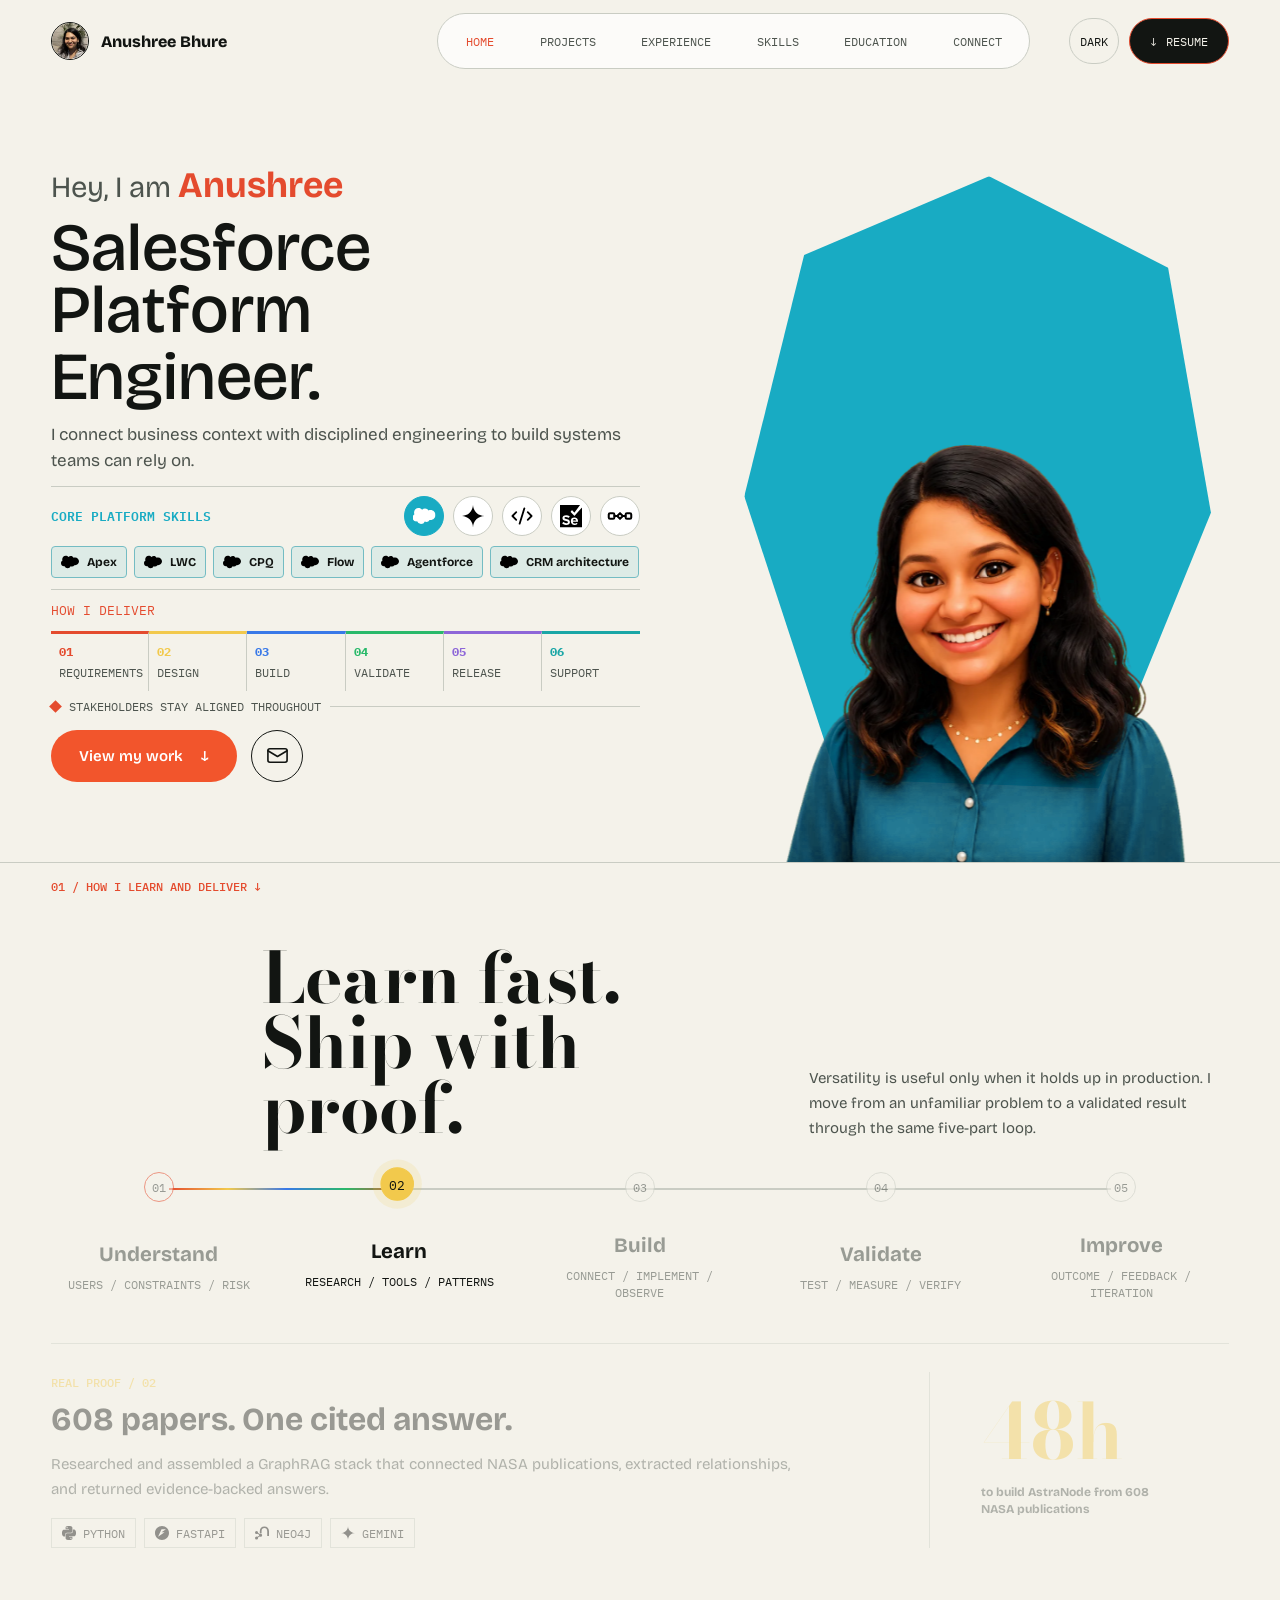
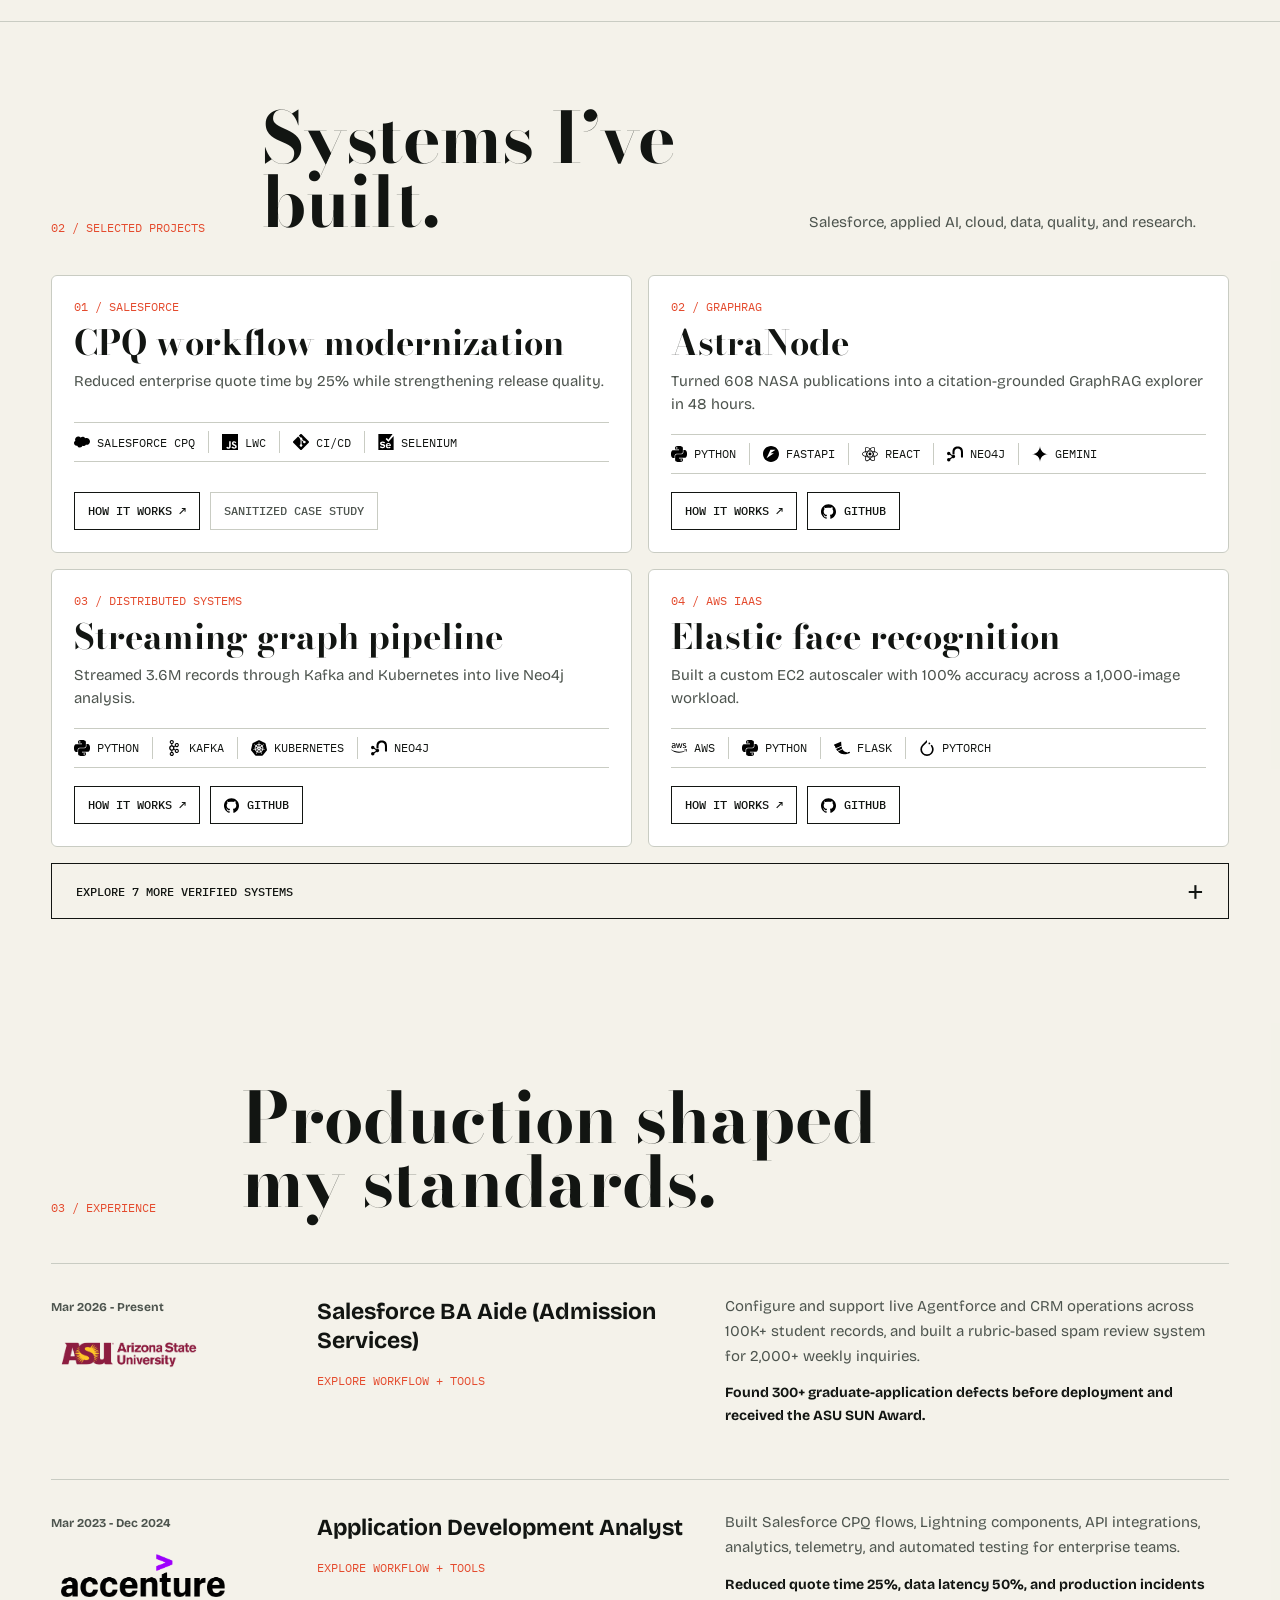
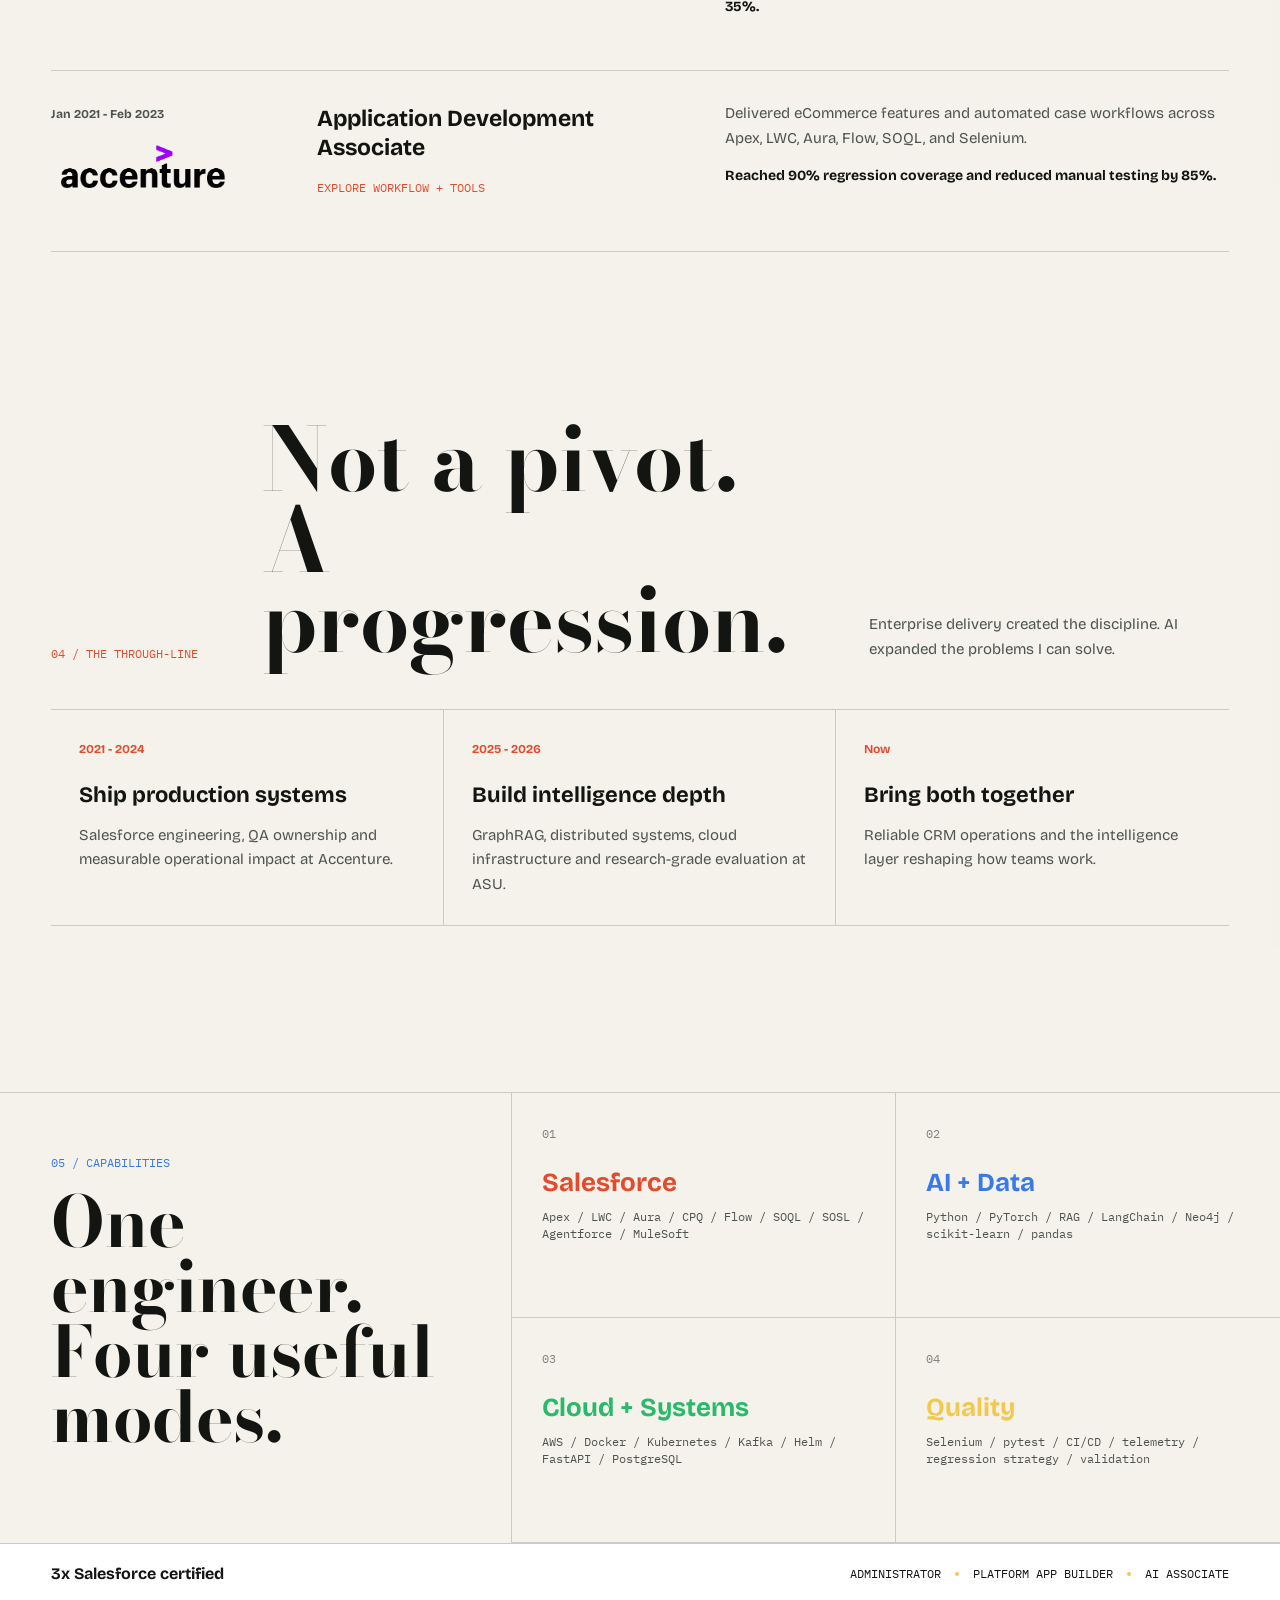
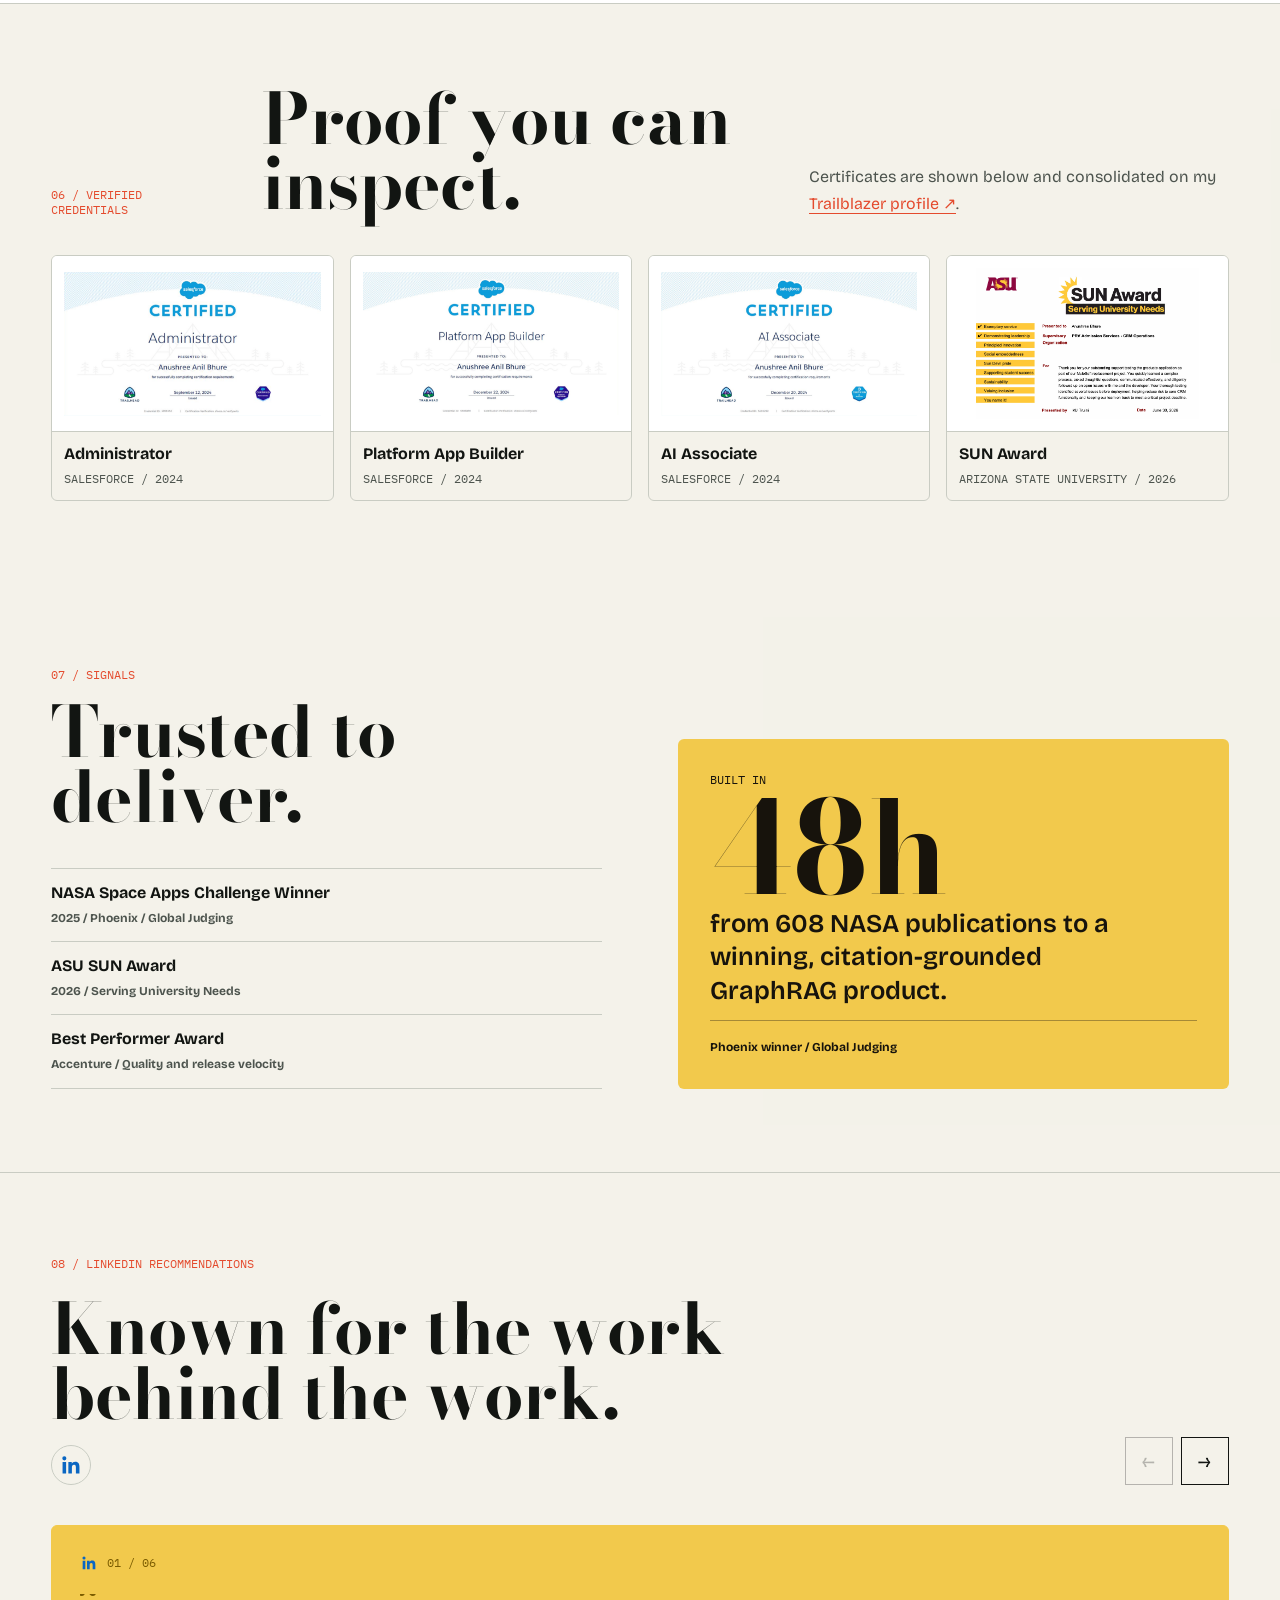
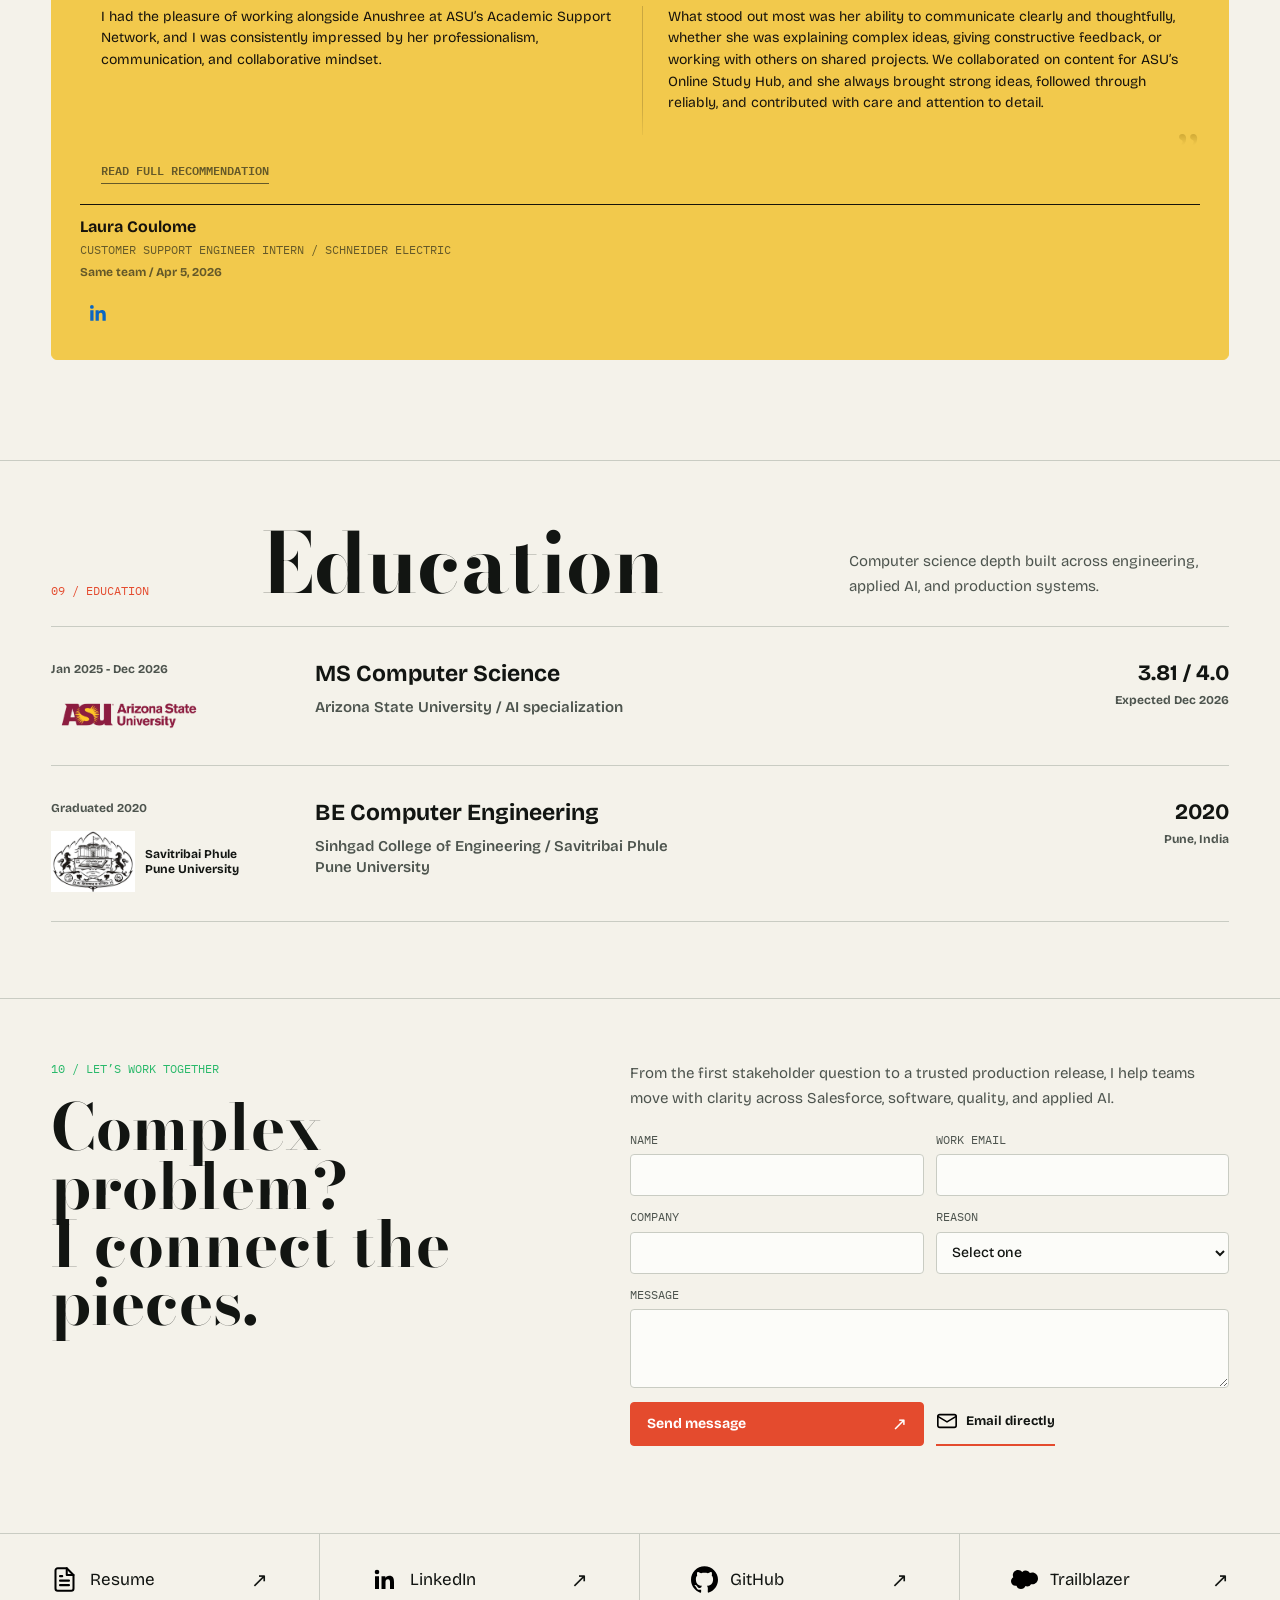
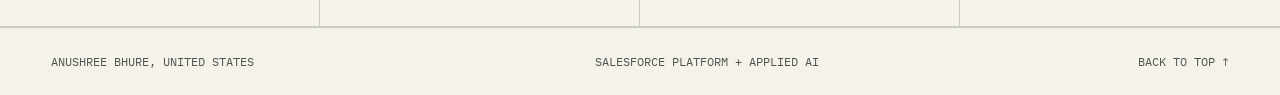
==== commit e87bc838: "Remove redundant hero messaging" ====
--- a/index.html
+++ b/index.html
@@ -103,7 +103,7 @@
           <span>Salesforce Platform</span>
           <span>Engineer.</span>
         </h1>
-        <p class="hero-positioning">I turn stakeholder needs into reliable systems, then own the build, validation, release, and production.</p>
+        <p class="hero-positioning">I connect business context with disciplined engineering to build systems teams can rely on.</p>
         <div class="hero-skill-showcase">
           <div class="hero-skill-topline">
             <span data-mode-label>Core platform skills</span>
@@ -117,18 +117,17 @@
           </div>
           <div class="hero-skill-list" data-skill-list><span><img src="assets/logos/salesforce.svg" alt="">Apex</span><span><img src="assets/logos/salesforce.svg" alt="">LWC</span><span><img src="assets/logos/salesforce.svg" alt="">CPQ</span><span><img src="assets/logos/salesforce.svg" alt="">Flow</span><span><img src="assets/logos/salesforce.svg" alt="">Agentforce</span><span><img src="assets/logos/salesforce.svg" alt="">CRM architecture</span></div>
         </div>
-        <div class="hero-ownership" aria-label="Full lifecycle ownership from requirements to production support with stakeholder alignment throughout">
-          <span>Full lifecycle ownership</span>
-          <strong>I can take the work from a stakeholder's first question to a trusted production release.</strong>
+        <div class="hero-ownership" aria-label="Delivery process from requirements to production support with stakeholder alignment throughout">
+          <span>How I deliver</span>
           <div class="hero-ownership-spectrum">
             <small><b>01</b> Requirements</small>
-            <small><b>02</b> Solution design</small>
-            <small><b>03</b> Engineering</small>
-            <small><b>04</b> Quality</small>
+            <small><b>02</b> Design</small>
+            <small><b>03</b> Build</small>
+            <small><b>04</b> Validate</small>
             <small><b>05</b> Release</small>
-            <small><b>06</b> Production support</small>
+            <small><b>06</b> Support</small>
           </div>
-          <div class="hero-ownership-across"><span>Stakeholder alignment across every stage</span></div>
+          <div class="hero-ownership-across"><span>Stakeholders stay aligned throughout</span></div>
         </div>
         <div class="hero-actions">
           <a class="button button-primary" href="#work">View my work <span aria-hidden="true">&#8595;</span></a>
--- a/style.css
+++ b/style.css
@@ -1728,7 +1728,7 @@
   line-height: 1.18;
 }
 .hero-ownership-spectrum {
-  margin-top: 16px;
+  margin-top: 10px;
   display: grid;
   grid-template-columns: repeat(6, minmax(0, 1fr));
 }
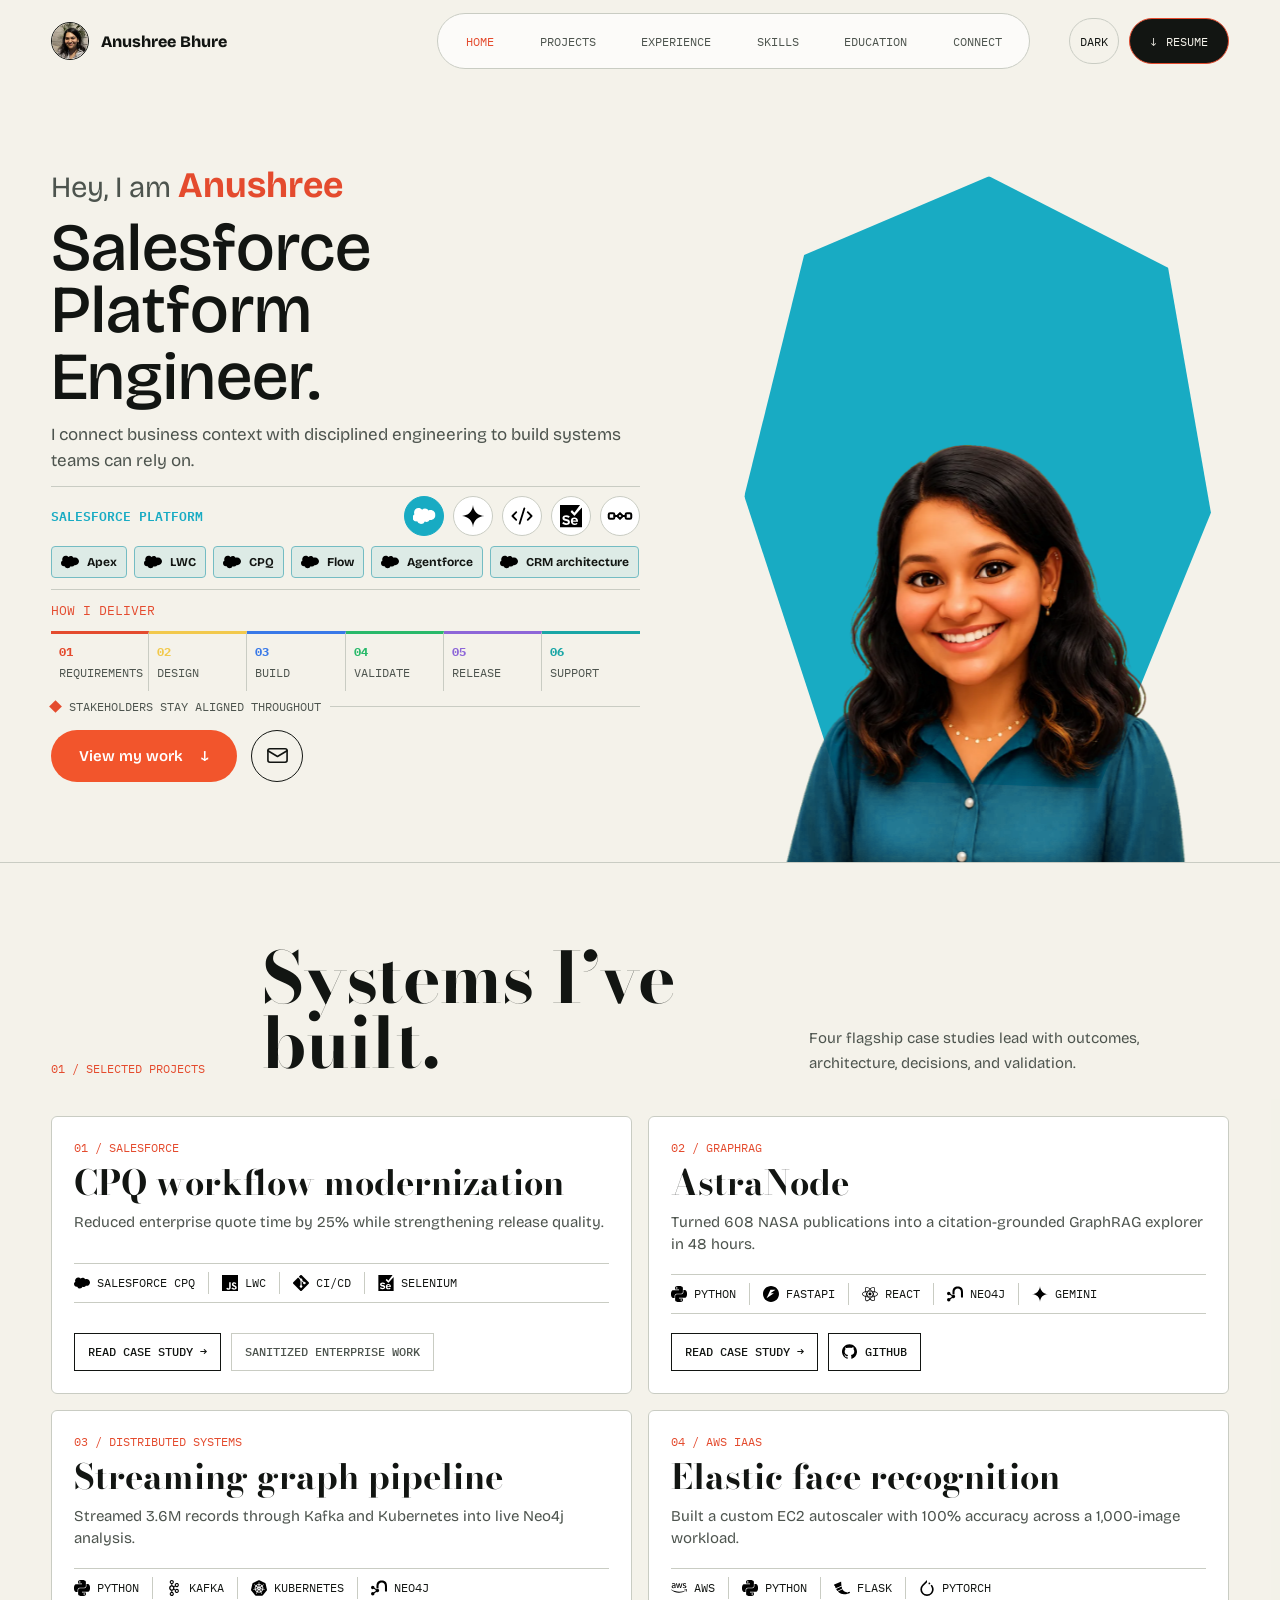
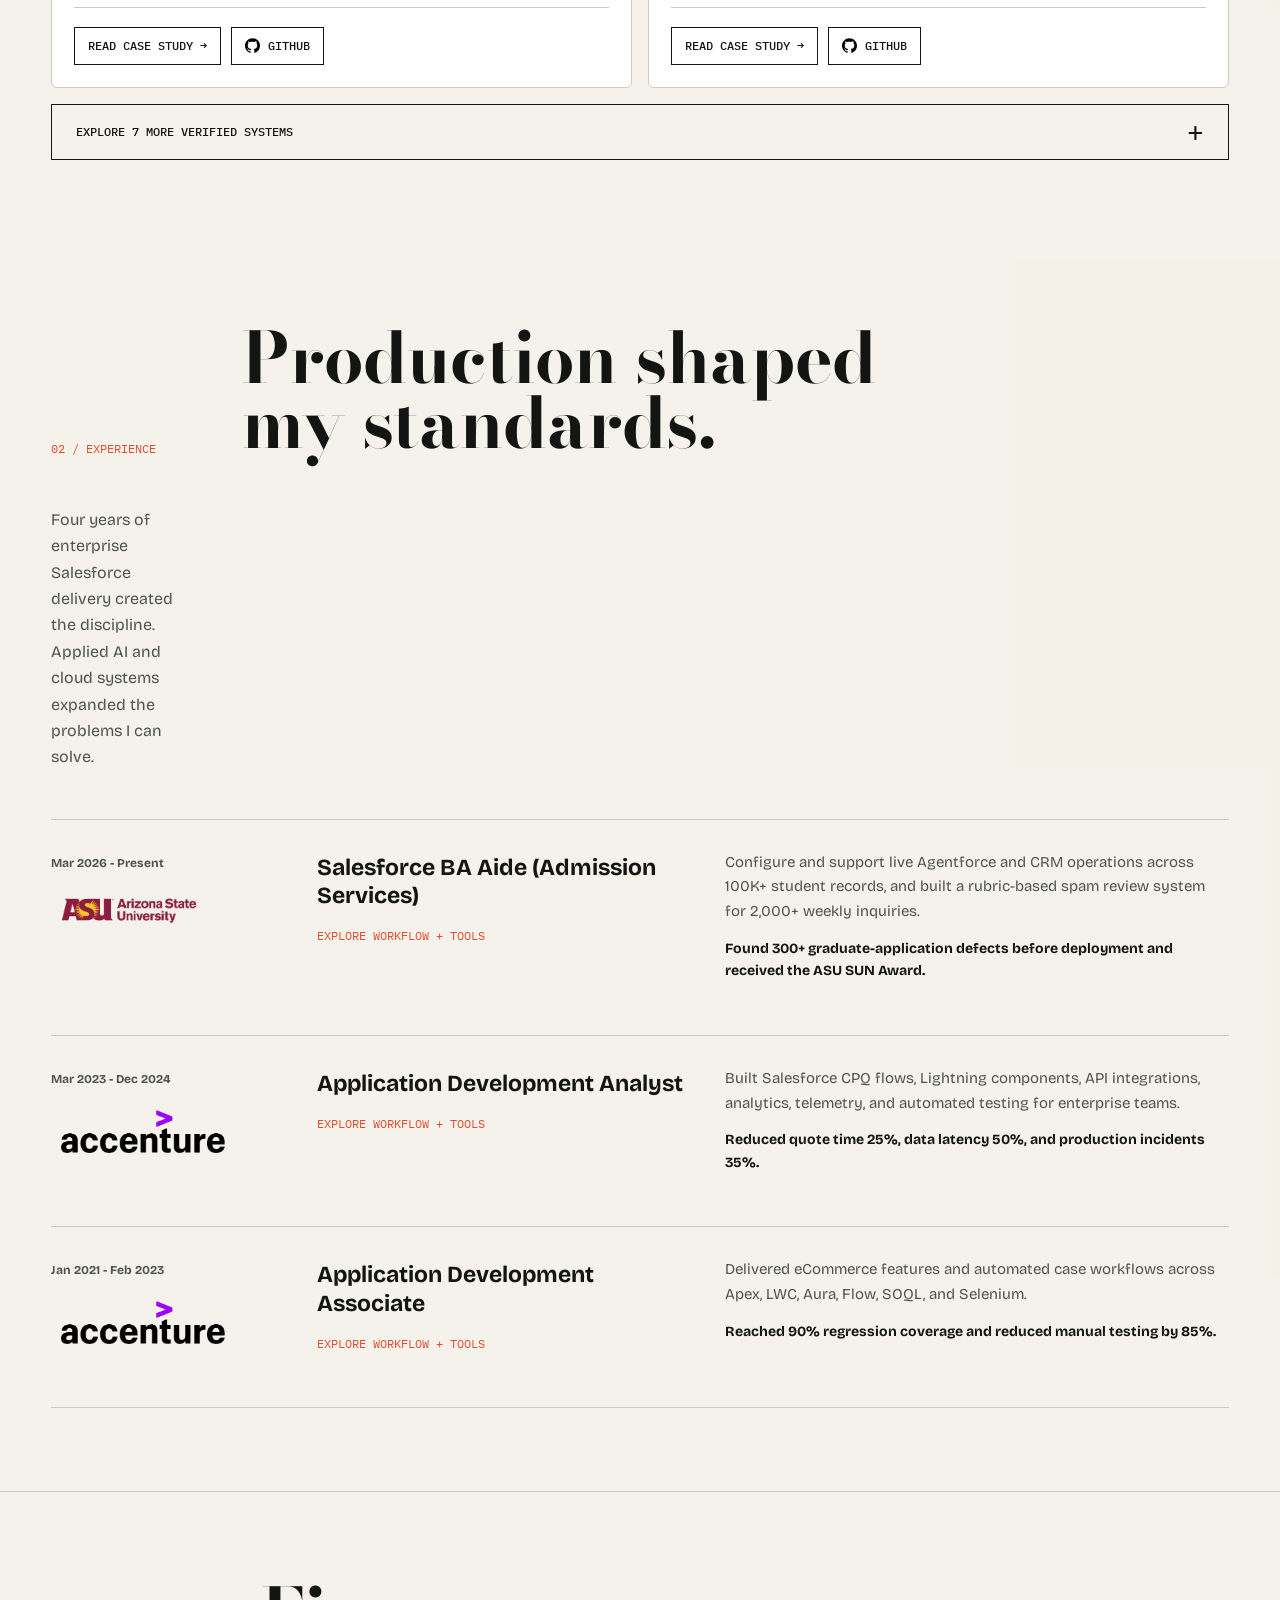
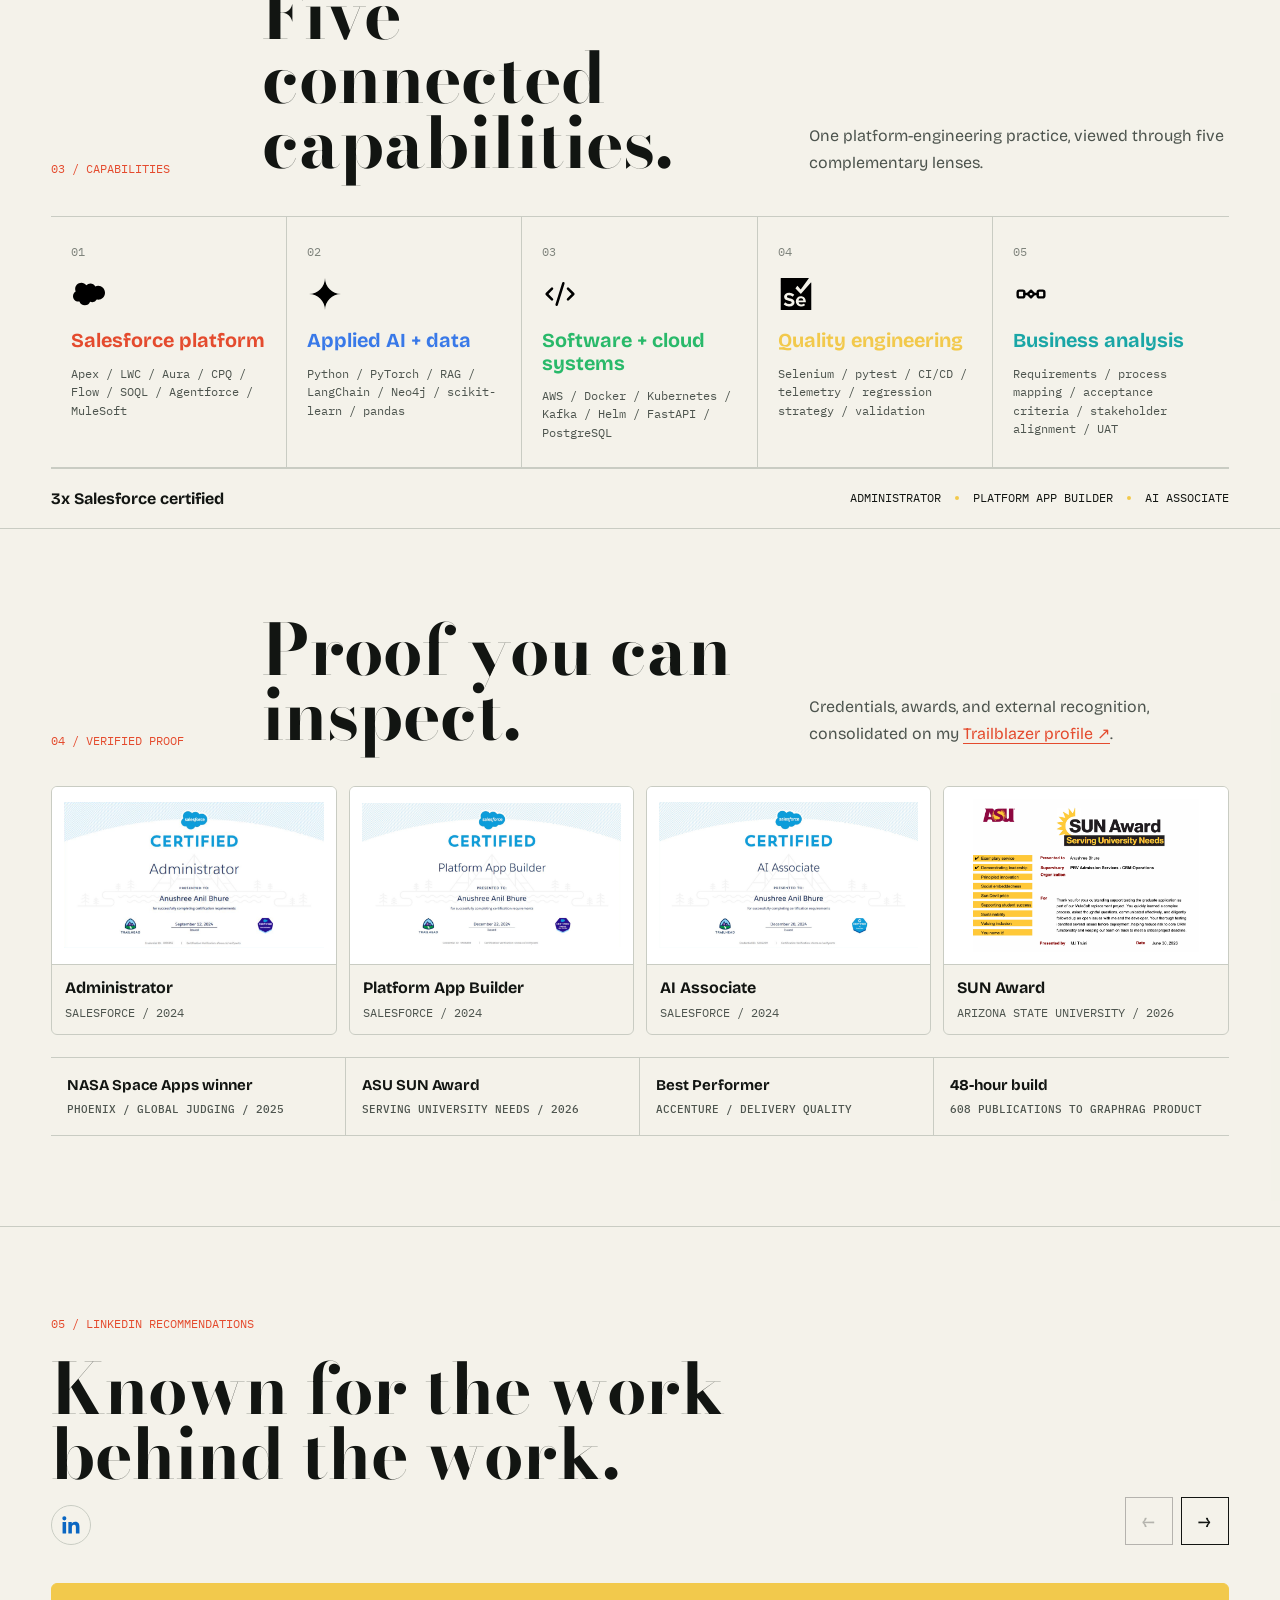
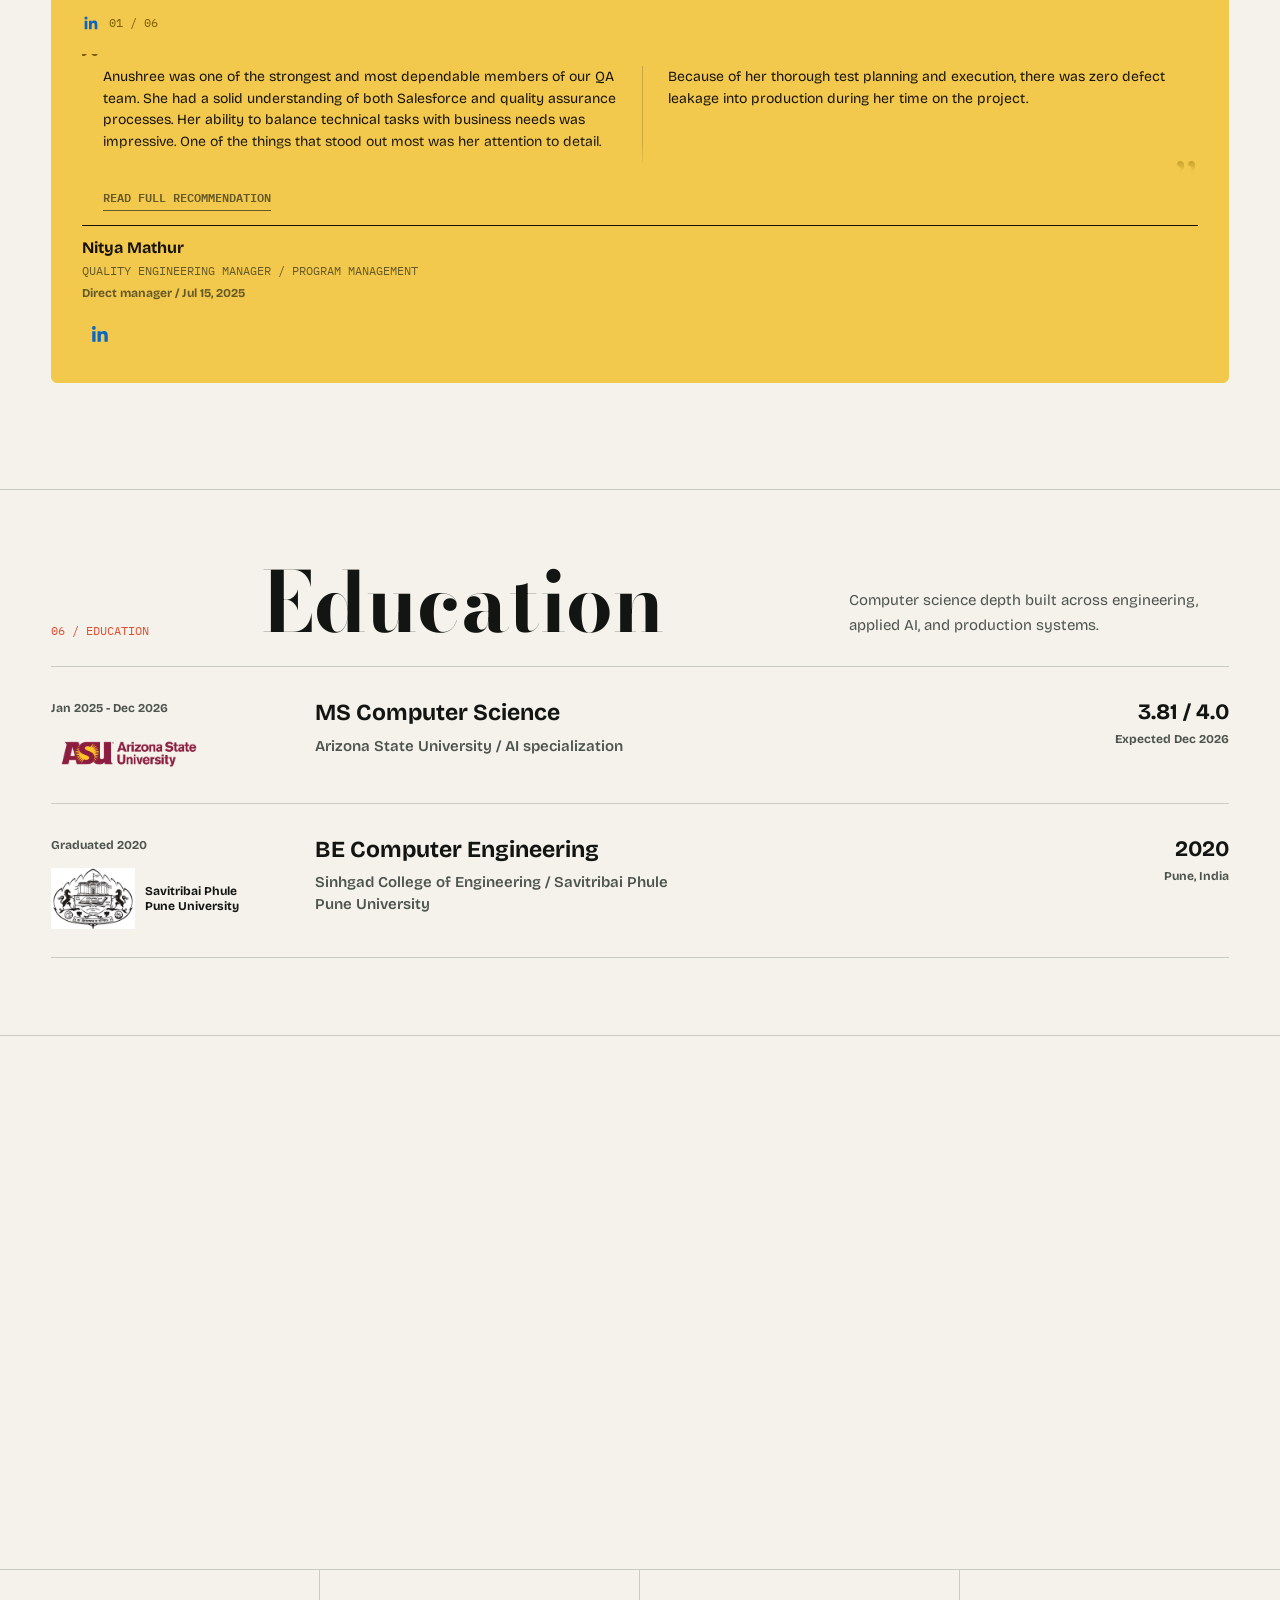
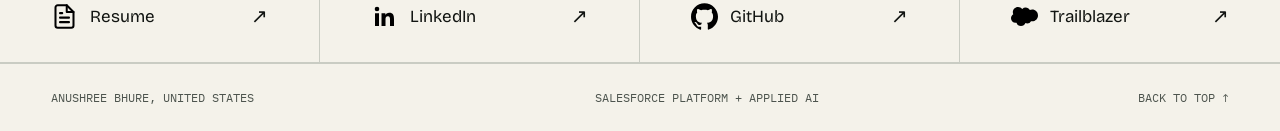
==== commit c00e63b8: "Build evidence-led portfolio case studies" ====
--- a/index.html
+++ b/index.html
@@ -3,20 +3,20 @@
 <head>
   <meta charset="utf-8">
   <meta name="viewport" content="width=device-width, initial-scale=1">
-  <title>Anushree Bhure | Salesforce Platform &amp; AI Engineer</title>
+  <title>Anushree Bhure | Salesforce Platform Engineer</title>
   <meta name="description" content="Anushree Bhure is a Salesforce platform engineer combining four years of enterprise delivery with applied AI, cloud systems, and production-minded testing.">
   <meta name="author" content="Anushree Bhure">
   <meta name="theme-color" content="#f4f2ea">
   <meta property="og:type" content="website">
   <meta property="og:url" content="https://anushreebhure98.github.io">
-  <meta property="og:title" content="Anushree Bhure | Salesforce Platform &amp; AI Engineer">
+  <meta property="og:title" content="Anushree Bhure | Salesforce Platform Engineer">
   <meta property="og:description" content="Enterprise Salesforce experience. Applied AI depth. Measurable systems impact.">
   <meta property="og:image" content="https://anushreebhure98.github.io/assets/photo/anushree-social.jpg">
   <meta property="og:image:width" content="900">
   <meta property="og:image:height" content="1200">
-  <meta property="og:image:alt" content="Anushree Bhure, Salesforce Platform and AI Engineer">
+  <meta property="og:image:alt" content="Anushree Bhure, Salesforce Platform Engineer">
   <meta name="twitter:card" content="summary_large_image">
-  <meta name="twitter:title" content="Anushree Bhure | Salesforce Platform &amp; AI Engineer">
+  <meta name="twitter:title" content="Anushree Bhure | Salesforce Platform Engineer">
   <meta name="twitter:description" content="Enterprise Salesforce experience. Applied AI depth. Measurable systems impact.">
   <meta name="twitter:image" content="https://anushreebhure98.github.io/assets/photo/anushree-social.jpg">
   <link rel="icon" type="image/svg+xml" href="favicon.svg">
@@ -25,7 +25,7 @@
   <link rel="preconnect" href="https://fonts.googleapis.com">
   <link rel="preconnect" href="https://fonts.gstatic.com" crossorigin>
   <link href="https://fonts.googleapis.com/css2?family=Bodoni+Moda:ital,opsz,wght@0,6..96,700;1,6..96,700&amp;family=Bricolage+Grotesque:opsz,wght@12..96,400;12..96,500;12..96,600;12..96,700;12..96,800&amp;family=IBM+Plex+Mono:wght@400;500&amp;display=swap" rel="stylesheet">
-  <link rel="stylesheet" href="style.css?v=106">
+  <link rel="stylesheet" href="style.css?v=107">
   <script type="application/ld+json">
   {
     "@context": "https://schema.org",
@@ -84,7 +84,6 @@
       <button class="menu-toggle" id="menu-toggle" type="button" aria-label="Open navigation" aria-expanded="false"><span></span><span></span></button>
     </div>
     <nav class="mobile-nav" id="mobile-nav" aria-label="Mobile navigation">
-      <a href="#approach">Approach</a>
       <a href="#work">Projects</a>
       <a href="#experience">Experience</a>
       <a href="#capabilities">Skills</a>
@@ -106,13 +105,13 @@
         <p class="hero-positioning">I connect business context with disciplined engineering to build systems teams can rely on.</p>
         <div class="hero-skill-showcase">
           <div class="hero-skill-topline">
-            <span data-mode-label>Core platform skills</span>
-            <div class="hero-mode-switcher" aria-label="Choose a professional role">
-              <button class="hero-tool tool-salesforce is-active" type="button" data-tool="salesforce" data-title="Core platform skills" data-detail="Apex / LWC / CPQ / Flow / Agentforce / CRM architecture" data-index="01" aria-label="Show Salesforce platform skills" aria-pressed="true" title="Salesforce platform"><img src="assets/logos/salesforce.svg" alt="" width="28" height="24"></button>
-              <button class="hero-tool tool-ai" type="button" data-tool="ai-engineer" data-title="Applied AI skills" data-detail="Python / RAG / LLMs / GraphRAG / PyTorch / evaluation" data-index="02" aria-label="Show applied AI skills" aria-pressed="false" title="Applied AI"><img src="assets/logos/googlegemini.svg" alt="" width="24" height="24"></button>
-              <button class="hero-tool tool-software" type="button" data-tool="software-developer" data-title="Software engineering skills" data-detail="React / JavaScript / APIs / Java / Git / system design" data-index="03" aria-label="Show software engineering skills" aria-pressed="false" title="Software engineering"><img src="assets/logos/software-development.svg" alt="" width="25" height="25"></button>
-              <button class="hero-tool tool-quality" type="button" data-tool="quality-engineer" data-title="Quality engineering skills" data-detail="Selenium / pytest / UAT / regression strategy / CI/CD / telemetry" data-index="04" aria-label="Show quality engineering skills" aria-pressed="false" title="Quality engineering"><img src="assets/logos/selenium.svg" alt="" width="24" height="24"></button>
-              <button class="hero-tool tool-business" type="button" data-tool="business-analysis" data-title="Business analysis skills" data-detail="Requirements / process mapping / CRM / stakeholders / acceptance criteria" data-index="05" aria-label="Show business analysis skills" aria-pressed="false" title="Business analysis"><img src="assets/logos/business-analysis.svg" alt="" width="24" height="24"></button>
+            <span data-mode-label>Salesforce platform</span>
+            <div class="hero-mode-switcher" aria-label="Choose a professional capability">
+              <button class="hero-tool tool-salesforce is-active" type="button" data-tool="salesforce" data-title="Salesforce platform" data-detail="Apex / LWC / CPQ / Flow / Agentforce / CRM architecture" data-index="01" aria-label="Show Salesforce platform skills" aria-pressed="true" title="Salesforce platform"><img src="assets/logos/salesforce.svg" alt="" width="28" height="24"></button>
+              <button class="hero-tool tool-ai" type="button" data-tool="ai-engineer" data-title="Applied AI + data" data-detail="Python / RAG / LLMs / GraphRAG / PyTorch / evaluation" data-index="02" aria-label="Show applied AI and data skills" aria-pressed="false" title="Applied AI and data"><img src="assets/logos/googlegemini.svg" alt="" width="24" height="24"></button>
+              <button class="hero-tool tool-software" type="button" data-tool="cloud-systems" data-title="Software + cloud systems" data-detail="AWS / Docker / Kubernetes / Kafka / FastAPI / APIs" data-index="03" aria-label="Show software and cloud systems skills" aria-pressed="false" title="Software and cloud systems"><img src="assets/logos/software-development.svg" alt="" width="25" height="25"></button>
+              <button class="hero-tool tool-quality" type="button" data-tool="quality-engineer" data-title="Quality engineering" data-detail="Selenium / pytest / UAT / regression strategy / CI/CD / telemetry" data-index="04" aria-label="Show quality engineering skills" aria-pressed="false" title="Quality engineering"><img src="assets/logos/selenium.svg" alt="" width="24" height="24"></button>
+              <button class="hero-tool tool-business" type="button" data-tool="business-analysis" data-title="Business analysis" data-detail="Requirements / process mapping / CRM / stakeholders / acceptance criteria" data-index="05" aria-label="Show business analysis skills" aria-pressed="false" title="Business analysis"><img src="assets/logos/business-analysis.svg" alt="" width="24" height="24"></button>
             </div>
           </div>
           <div class="hero-skill-list" data-skill-list><span><img src="assets/logos/salesforce.svg" alt="">Apex</span><span><img src="assets/logos/salesforce.svg" alt="">LWC</span><span><img src="assets/logos/salesforce.svg" alt="">CPQ</span><span><img src="assets/logos/salesforce.svg" alt="">Flow</span><span><img src="assets/logos/salesforce.svg" alt="">Agentforce</span><span><img src="assets/logos/salesforce.svg" alt="">CRM architecture</span></div>
@@ -142,43 +141,21 @@
       </figure>
     </section>
 
-    <section class="learning-loop-section" id="approach" data-learning-loop>
-      <div class="learning-intro reveal">
-        <p class="section-index">01 / How I learn and deliver</p>
-        <h2>Learn fast.<br>Ship with proof.</h2>
-        <p>Versatility is useful only when it holds up in production. I move from an unfamiliar problem to a validated result through the same five-part loop.</p>
-      </div>
-      <div class="learning-loop reveal">
-        <div class="learning-path" role="tablist" aria-label="How Anushree learns and delivers">
-          <div class="learning-rail" aria-hidden="true"><span></span></div>
-          <button class="learning-step is-active" type="button" role="tab" aria-selected="true" aria-controls="learning-evidence" data-learning-step="understand" style="--step-accent: var(--coral)"><span class="learning-marker">01</span><strong>Understand</strong><small>Users / constraints / risk</small></button>
-          <button class="learning-step" type="button" role="tab" aria-selected="false" aria-controls="learning-evidence" data-learning-step="learn" style="--step-accent: var(--yellow)"><span class="learning-marker">02</span><strong>Learn</strong><small>Research / tools / patterns</small></button>
-          <button class="learning-step" type="button" role="tab" aria-selected="false" aria-controls="learning-evidence" data-learning-step="build" style="--step-accent: var(--blue)"><span class="learning-marker">03</span><strong>Build</strong><small>Connect / implement / observe</small></button>
-          <button class="learning-step" type="button" role="tab" aria-selected="false" aria-controls="learning-evidence" data-learning-step="validate" style="--step-accent: var(--green)"><span class="learning-marker">04</span><strong>Validate</strong><small>Test / measure / verify</small></button>
-          <button class="learning-step" type="button" role="tab" aria-selected="false" aria-controls="learning-evidence" data-learning-step="improve" style="--step-accent: var(--coral)"><span class="learning-marker">05</span><strong>Improve</strong><small>Outcome / feedback / iteration</small></button>
-        </div>
-        <article class="learning-evidence" id="learning-evidence" role="tabpanel" aria-live="polite">
-          <div class="learning-evidence-copy"><span data-learning-proof>REAL PROOF / 01</span><h3 data-learning-title>Live CRM at university scale</h3><p data-learning-detail>Mapped stakeholder intent, data risks, and operating constraints before changing live Agentforce and CRM workflows.</p><div class="learning-tools" data-learning-tools><span><img src="assets/logos/salesforce.svg" alt="">Salesforce</span><span>Business analysis</span><span>Agentforce</span></div></div>
-          <div class="learning-evidence-result"><strong data-learning-metric>100K+</strong><span data-learning-metric-label>student records supported</span></div>
-        </article>
-      </div>
-    </section>
-
     <section class="section work-section" id="work">
-      <div class="section-heading work-heading reveal"><p class="section-index">02 / Selected projects</p><h2>Systems I&rsquo;ve built.</h2><p>Salesforce, applied AI, cloud, data, quality, and research.</p></div>
+      <div class="section-heading work-heading reveal"><p class="section-index">01 / Selected projects</p><h2>Systems I&rsquo;ve built.</h2><p>Four flagship case studies lead with outcomes, architecture, decisions, and validation.</p></div>
       <section class="project-atlas reveal" aria-label="Selected project architecture library">
         <div class="atlas-track" id="atlas-track" aria-label="Project architecture posters">
           <article class="atlas-card">
-            <div class="atlas-card-body"><div class="atlas-card-heading"><span>01 / Salesforce</span><h4>CPQ workflow modernization</h4><p class="atlas-outcome">Reduced enterprise quote time by 25% while strengthening release quality.</p></div><div class="atlas-skills" aria-label="Skills used"><span><img src="assets/logos/salesforce.svg" alt="">Salesforce CPQ</span><span><img src="assets/logos/javascript.svg" alt="">LWC</span><span><img src="assets/logos/git.svg" alt="">CI/CD</span><span><img src="assets/logos/selenium.svg" alt="">Selenium</span></div><div class="atlas-actions"><a href="assets/visuals/cpq-workflow.svg" target="_blank" rel="noreferrer">How it works &#8599;</a><span class="atlas-action-muted">Sanitized case study</span></div></div>
-          </article>
-          <article class="atlas-card">
-            <div class="atlas-card-body"><div class="atlas-card-heading"><span>02 / GraphRAG</span><h4>AstraNode</h4><p class="atlas-outcome">Turned 608 NASA publications into a citation-grounded GraphRAG explorer in 48 hours.</p></div><div class="atlas-skills" aria-label="Skills used"><span><img src="assets/logos/python.svg" alt="">Python</span><span><img src="assets/logos/fastapi.svg" alt="">FastAPI</span><span><img src="assets/logos/react.svg" alt="">React</span><span><img src="assets/logos/neo4j.svg" alt="">Neo4j</span><span><img src="assets/logos/googlegemini.svg" alt="">Gemini</span></div><div class="atlas-actions"><a href="assets/visuals/astranode-architecture-bold.svg" target="_blank" rel="noreferrer">How it works &#8599;</a><a href="https://github.com/anushreebhure98/AstraNode" target="_blank" rel="noreferrer"><img src="assets/logos/github.svg" alt="">GitHub</a></div></div>
-          </article>
-          <article class="atlas-card">
-            <div class="atlas-card-body"><div class="atlas-card-heading"><span>03 / Distributed systems</span><h4>Streaming graph pipeline</h4><p class="atlas-outcome">Streamed 3.6M records through Kafka and Kubernetes into live Neo4j analysis.</p></div><div class="atlas-skills" aria-label="Skills used"><span><img src="assets/logos/python.svg" alt="">Python</span><span><img src="assets/logos/apachekafka.svg" alt="">Kafka</span><span><img src="assets/logos/kubernetes.svg" alt="">Kubernetes</span><span><img src="assets/logos/neo4j.svg" alt="">Neo4j</span></div><div class="atlas-actions"><a href="assets/visuals/streaming-graph-pipeline.svg" target="_blank" rel="noreferrer">How it works &#8599;</a><a href="https://github.com/anushreebhure98/streaming-graph-pipeline-kubernetes" target="_blank" rel="noreferrer"><img src="assets/logos/github.svg" alt="">GitHub</a></div></div>
-          </article>
-          <article class="atlas-card">
-            <div class="atlas-card-body"><div class="atlas-card-heading"><span>04 / AWS IaaS</span><h4>Elastic face recognition</h4><p class="atlas-outcome">Built a custom EC2 autoscaler with 100% accuracy across a 1,000-image workload.</p></div><div class="atlas-skills" aria-label="Skills used"><span><img src="assets/logos/amazonwebservices.svg" alt="">AWS</span><span><img src="assets/logos/python.svg" alt="">Python</span><span><img src="assets/logos/flask.svg" alt="">Flask</span><span><img src="assets/logos/pytorch.svg" alt="">PyTorch</span></div><div class="atlas-actions"><a href="assets/visuals/elastic-face-recognition.svg" target="_blank" rel="noreferrer">How it works &#8599;</a><a href="https://github.com/anushreebhure98/aws-elastic-face-recognition" target="_blank" rel="noreferrer"><img src="assets/logos/github.svg" alt="">GitHub</a></div></div>
+            <div class="atlas-card-body"><div class="atlas-card-heading"><span>01 / Salesforce</span><h4>CPQ workflow modernization</h4><p class="atlas-outcome">Reduced enterprise quote time by 25% while strengthening release quality.</p></div><div class="atlas-skills" aria-label="Skills used"><span><img src="assets/logos/salesforce.svg" alt="">Salesforce CPQ</span><span><img src="assets/logos/javascript.svg" alt="">LWC</span><span><img src="assets/logos/git.svg" alt="">CI/CD</span><span><img src="assets/logos/selenium.svg" alt="">Selenium</span></div><div class="atlas-actions"><a href="case-studies/cpq-modernization.html">Read case study &#8594;</a><span class="atlas-action-muted">Sanitized enterprise work</span></div></div>
+          </article>
+          <article class="atlas-card">
+            <div class="atlas-card-body"><div class="atlas-card-heading"><span>02 / GraphRAG</span><h4>AstraNode</h4><p class="atlas-outcome">Turned 608 NASA publications into a citation-grounded GraphRAG explorer in 48 hours.</p></div><div class="atlas-skills" aria-label="Skills used"><span><img src="assets/logos/python.svg" alt="">Python</span><span><img src="assets/logos/fastapi.svg" alt="">FastAPI</span><span><img src="assets/logos/react.svg" alt="">React</span><span><img src="assets/logos/neo4j.svg" alt="">Neo4j</span><span><img src="assets/logos/googlegemini.svg" alt="">Gemini</span></div><div class="atlas-actions"><a href="case-studies/astranode.html">Read case study &#8594;</a><a href="https://github.com/anushreebhure98/AstraNode" target="_blank" rel="noreferrer"><img src="assets/logos/github.svg" alt="">GitHub</a></div></div>
+          </article>
+          <article class="atlas-card">
+            <div class="atlas-card-body"><div class="atlas-card-heading"><span>03 / Distributed systems</span><h4>Streaming graph pipeline</h4><p class="atlas-outcome">Streamed 3.6M records through Kafka and Kubernetes into live Neo4j analysis.</p></div><div class="atlas-skills" aria-label="Skills used"><span><img src="assets/logos/python.svg" alt="">Python</span><span><img src="assets/logos/apachekafka.svg" alt="">Kafka</span><span><img src="assets/logos/kubernetes.svg" alt="">Kubernetes</span><span><img src="assets/logos/neo4j.svg" alt="">Neo4j</span></div><div class="atlas-actions"><a href="case-studies/streaming-graph.html">Read case study &#8594;</a><a href="https://github.com/anushreebhure98/streaming-graph-pipeline-kubernetes" target="_blank" rel="noreferrer"><img src="assets/logos/github.svg" alt="">GitHub</a></div></div>
+          </article>
+          <article class="atlas-card">
+            <div class="atlas-card-body"><div class="atlas-card-heading"><span>04 / AWS IaaS</span><h4>Elastic face recognition</h4><p class="atlas-outcome">Built a custom EC2 autoscaler with 100% accuracy across a 1,000-image workload.</p></div><div class="atlas-skills" aria-label="Skills used"><span><img src="assets/logos/amazonwebservices.svg" alt="">AWS</span><span><img src="assets/logos/python.svg" alt="">Python</span><span><img src="assets/logos/flask.svg" alt="">Flask</span><span><img src="assets/logos/pytorch.svg" alt="">PyTorch</span></div><div class="atlas-actions"><a href="case-studies/elastic-face-recognition.html">Read case study &#8594;</a><a href="https://github.com/anushreebhure98/aws-elastic-face-recognition" target="_blank" rel="noreferrer"><img src="assets/logos/github.svg" alt="">GitHub</a></div></div>
           </article>
           <article class="atlas-card">
             <div class="atlas-card-body"><div class="atlas-card-heading"><span>05 / Edge + serverless</span><h4>Serverless + edge recognition</h4></div><div class="atlas-skills" aria-label="Skills used"><span><img src="assets/logos/awslambda.svg" alt="">Lambda</span><span><img src="assets/logos/amazonwebservices.svg" alt="">Greengrass</span><span><img src="assets/logos/python.svg" alt="">Python</span><span><img src="assets/logos/pytorch.svg" alt="">PyTorch</span></div><div class="atlas-actions"><a href="assets/visuals/serverless-edge-recognition.svg" target="_blank" rel="noreferrer">How it works &#8599;</a><a href="https://github.com/anushreebhure98/aws-serverless-edge-face-recognition" target="_blank" rel="noreferrer"><img src="assets/logos/github.svg" alt="">GitHub</a></div></div>
@@ -207,7 +184,7 @@
     </section>
 
     <section class="section experience-section" id="experience">
-      <div class="section-heading reveal"><p class="section-index">03 / Experience</p><h2>Production shaped<br>my standards.</h2></div>
+      <div class="section-heading experience-heading reveal"><p class="section-index">02 / Experience</p><h2>Production shaped<br>my standards.</h2><p>Four years of enterprise Salesforce delivery created the discipline. Applied AI and cloud systems expanded the problems I can solve.</p></div>
       <div class="experience-list">
         <article class="experience-row reveal" tabindex="0">
           <div class="experience-meta"><div class="experience-date">Mar 2026 - Present</div><div class="experience-brand experience-brand-asu"><img class="experience-logo experience-logo-asu" src="assets/journey/asu-logo.png" alt="Arizona State University"></div></div>
@@ -230,36 +207,37 @@
       </div>
     </section>
 
-    <section class="throughline-section" id="story">
-      <div class="throughline-heading reveal"><p class="section-index">04 / The through-line</p><h2>Not a pivot.<br>A progression.</h2><p>Enterprise delivery created the discipline. AI expanded the problems I can solve.</p></div>
-      <div class="throughline-steps">
-        <article class="reveal"><span>2021 - 2024</span><strong>Ship production systems</strong><p>Salesforce engineering, QA ownership and measurable operational impact at Accenture.</p></article>
-        <article class="reveal"><span>2025 - 2026</span><strong>Build intelligence depth</strong><p>GraphRAG, distributed systems, cloud infrastructure and research-grade evaluation at ASU.</p></article>
-        <article class="reveal"><span>Now</span><strong>Bring both together</strong><p>Reliable CRM operations and the intelligence layer reshaping how teams work.</p></article>
-      </div>
-    </section>
-
     <section class="capabilities-section" id="capabilities">
-      <div class="capability-lead reveal"><p class="section-index">05 / Capabilities</p><h2>One engineer.<br>Four useful modes.</h2></div>
-      <div class="capability-groups"><article class="capability-group reveal"><span>01</span><h3>Salesforce</h3><p>Apex / LWC / Aura / CPQ / Flow / SOQL / SOSL / Agentforce / MuleSoft</p></article><article class="capability-group reveal"><span>02</span><h3>AI + Data</h3><p>Python / PyTorch / RAG / LangChain / Neo4j / scikit-learn / pandas</p></article><article class="capability-group reveal"><span>03</span><h3>Cloud + Systems</h3><p>AWS / Docker / Kubernetes / Kafka / Helm / FastAPI / PostgreSQL</p></article><article class="capability-group reveal"><span>04</span><h3>Quality</h3><p>Selenium / pytest / CI/CD / telemetry / regression strategy / validation</p></article></div>
+      <div class="capability-lead reveal"><p class="section-index">03 / Capabilities</p><h2>Five connected<br>capabilities.</h2><p>One platform-engineering practice, viewed through five complementary lenses.</p></div>
+      <div class="capability-groups">
+        <article class="capability-group reveal"><span>01</span><img src="assets/logos/salesforce.svg" alt=""><h3>Salesforce platform</h3><p>Apex / LWC / Aura / CPQ / Flow / SOQL / Agentforce / MuleSoft</p></article>
+        <article class="capability-group reveal"><span>02</span><img src="assets/logos/googlegemini.svg" alt=""><h3>Applied AI + data</h3><p>Python / PyTorch / RAG / LangChain / Neo4j / scikit-learn / pandas</p></article>
+        <article class="capability-group reveal"><span>03</span><img src="assets/logos/software-development.svg" alt=""><h3>Software + cloud systems</h3><p>AWS / Docker / Kubernetes / Kafka / Helm / FastAPI / PostgreSQL</p></article>
+        <article class="capability-group reveal"><span>04</span><img src="assets/logos/selenium.svg" alt=""><h3>Quality engineering</h3><p>Selenium / pytest / CI/CD / telemetry / regression strategy / validation</p></article>
+        <article class="capability-group reveal"><span>05</span><img src="assets/logos/business-analysis.svg" alt=""><h3>Business analysis</h3><p>Requirements / process mapping / acceptance criteria / stakeholder alignment / UAT</p></article>
+      </div>
       <div class="cert-line reveal"><span>3x Salesforce certified</span><p>Administrator <i></i> Platform App Builder <i></i> AI Associate</p></div>
     </section>
 
     <section class="credentials-section" id="credentials">
-      <div class="credentials-heading reveal"><p class="section-index">06 / Verified credentials</p><h2>Proof you can inspect.</h2><p>Certificates are shown below and consolidated on my <a href="https://www.salesforce.com/trailblazer/anushreebhure" target="_blank" rel="noreferrer">Trailblazer profile &#8599;</a>.</p></div>
+      <div class="credentials-heading reveal"><p class="section-index">04 / Verified proof</p><h2>Proof you can inspect.</h2><p>Credentials, awards, and external recognition, consolidated on my <a href="https://www.salesforce.com/trailblazer/anushreebhure" target="_blank" rel="noreferrer">Trailblazer profile &#8599;</a>.</p></div>
       <div class="credential-gallery reveal">
         <a class="credential-item" href="assets/journey/cert-administrator.png" target="_blank" rel="noreferrer"><img src="assets/journey/cert-administrator.png" alt="Salesforce Certified Administrator certificate" loading="lazy"><span><strong>Administrator</strong><small>Salesforce / 2024</small></span></a>
         <a class="credential-item" href="assets/journey/cert-platform-app-builder.png" target="_blank" rel="noreferrer"><img src="assets/journey/cert-platform-app-builder.png" alt="Salesforce Platform App Builder certificate" loading="lazy"><span><strong>Platform App Builder</strong><small>Salesforce / 2024</small></span></a>
         <a class="credential-item" href="assets/journey/cert-ai-associate.png" target="_blank" rel="noreferrer"><img src="assets/journey/cert-ai-associate.png" alt="Salesforce AI Associate certificate" loading="lazy"><span><strong>AI Associate</strong><small>Salesforce / 2024</small></span></a>
         <a class="credential-item" href="assets/journey/sun-award.png" target="_blank" rel="noreferrer"><img src="assets/journey/sun-award.png" alt="Arizona State University SUN Award certificate" loading="lazy"><span><strong>SUN Award</strong><small>Arizona State University / 2026</small></span></a>
       </div>
-    </section>
-
-    <section class="recognition-section"><div class="recognition-grid"><div class="recognition-intro reveal"><p class="section-index">07 / Signals</p><h2>Trusted to deliver.</h2><div class="award-list"><p><strong>NASA Space Apps Challenge Winner</strong><span>2025 / Phoenix / Global Judging</span></p><p><strong>ASU SUN Award</strong><span>2026 / Serving University Needs</span></p><p><strong>Best Performer Award</strong><span>Accenture / Quality and release velocity</span></p></div></div><div class="recognition-mark reveal"><span>Built in</span><strong>48h</strong><p>from 608 NASA publications to a winning, citation-grounded GraphRAG product.</p><small>Phoenix winner / Global Judging</small></div></div></section>
+      <div class="credential-signals reveal" aria-label="Awards and external recognition">
+        <p><strong>NASA Space Apps winner</strong><span>Phoenix / Global Judging / 2025</span></p>
+        <p><strong>ASU SUN Award</strong><span>Serving University Needs / 2026</span></p>
+        <p><strong>Best Performer</strong><span>Accenture / Delivery quality</span></p>
+        <p><strong>48-hour build</strong><span>608 publications to GraphRAG product</span></p>
+      </div>
+    </section>
 
     <section class="recommendations-section" id="recommendations">
       <div class="recommendations-header reveal">
-        <div><p class="section-index">08 / LinkedIn recommendations</p><h2>Known for the work<br>behind the work.</h2><a class="recommendations-source" href="https://www.linkedin.com/in/anushree-bhure/details/recommendations/" target="_blank" rel="noreferrer" aria-label="Open Anushree's recommendations on LinkedIn" title="Open recommendations on LinkedIn"><img src="assets/logos/linkedin.svg" alt="" width="24" height="24"></a></div>
+        <div><p class="section-index">05 / LinkedIn recommendations</p><h2>Known for the work<br>behind the work.</h2><a class="recommendations-source" href="https://www.linkedin.com/in/anushree-bhure/details/recommendations/" target="_blank" rel="noreferrer" aria-label="Open Anushree's recommendations on LinkedIn" title="Open recommendations on LinkedIn"><img src="assets/logos/linkedin.svg" alt="" width="24" height="24"></a></div>
         <div class="recommendation-controls" aria-label="Recommendation navigation">
           <button id="recommendation-prev" type="button" aria-label="Previous recommendation">&#8592;</button>
           <button id="recommendation-next" type="button" aria-label="Next recommendation">&#8594;</button>
@@ -276,7 +254,7 @@
     </section>
 
     <section class="education-section" id="education">
-      <div class="education-label reveal"><p class="section-index">09 / Education</p><h2>Education</h2><p>Computer science depth built across engineering, applied AI, and production systems.</p></div>
+      <div class="education-label reveal"><p class="section-index">06 / Education</p><h2>Education</h2><p>Computer science depth built across engineering, applied AI, and production systems.</p></div>
       <div class="education-list">
         <article class="education-row reveal"><div class="education-meta"><div class="education-date">Jan 2025 - Dec 2026</div><div class="education-brand education-brand-asu"><img class="education-logo education-logo-asu" src="assets/journey/asu-logo.png" alt="Arizona State University"></div></div><div class="education-degree"><h3>MS Computer Science</h3><p>Arizona State University / AI specialization</p></div><div class="education-detail"><strong>3.81 / 4.0</strong><span>Expected Dec 2026</span></div></article>
         <article class="education-row reveal"><div class="education-meta"><div class="education-date">Graduated 2020</div><div class="education-brand education-brand-sppu"><img class="education-logo education-logo-sppu" src="assets/logos/savitribai-phule-pune-university.jpg" alt="Savitribai Phule Pune University emblem"><span>Savitribai Phule<br>Pune University</span></div></div><div class="education-degree"><h3>BE Computer Engineering</h3><p>Sinhgad College of Engineering / Savitribai Phule Pune University</p></div><div class="education-detail"><strong>2020</strong><span>Pune, India</span></div></article>
@@ -286,7 +264,7 @@
     <section class="contact-section" id="contact">
       <div class="contact-copy reveal">
         <div class="contact-heading">
-          <p class="section-index">10 / Let&rsquo;s work together</p>
+          <p class="section-index">07 / Let&rsquo;s work together</p>
           <h2>Complex problem?<br>I connect the pieces.</h2>
         </div>
         <div class="contact-aside">
@@ -317,6 +295,6 @@
 
   <footer class="site-footer"><p>Anushree Bhure, United States</p><p>Salesforce platform + applied AI</p><a href="#top">Back to top &#8593;</a></footer>
   <script src="fluid-cursor.js?v=4"></script>
-  <script src="script.js?v=104"></script>
+  <script src="script.js?v=108"></script>
 </body>
 </html>
--- a/style.css
+++ b/style.css
@@ -1636,12 +1636,12 @@
   background: var(--paper);
 }
 .hero-portrait[data-active-tool="ai-engineer"] { --stage-accent: #596ff1; }
-.hero-portrait[data-active-tool="software-developer"] { --stage-accent: #19a8dc; }
+.hero-portrait[data-active-tool="cloud-systems"] { --stage-accent: #19a8dc; }
 .hero-portrait[data-active-tool="quality-engineer"] { --stage-accent: #2ebf72; }
 .hero-portrait[data-active-tool="business-analysis"] { --stage-accent: #ef684a; }
 [data-theme="dark"] .hero-portrait { --stage-accent: #126b77; background: #090909; }
 [data-theme="dark"] .hero-portrait[data-active-tool="ai-engineer"] { --stage-accent: #4354bf; }
-[data-theme="dark"] .hero-portrait[data-active-tool="software-developer"] { --stage-accent: #08789e; }
+[data-theme="dark"] .hero-portrait[data-active-tool="cloud-systems"] { --stage-accent: #08789e; }
 [data-theme="dark"] .hero-portrait[data-active-tool="quality-engineer"] { --stage-accent: #19804d; }
 [data-theme="dark"] .hero-portrait[data-active-tool="business-analysis"] { --stage-accent: #ae4933; }
 .hero-portrait::before {
@@ -2046,12 +2046,12 @@
   background: color-mix(in srgb, var(--paper) 70%, transparent);
 }
 .hero[data-active-tool="ai-engineer"] { --stage-accent: #596ff1; }
-.hero[data-active-tool="software-developer"] { --stage-accent: #19a8dc; }
+.hero[data-active-tool="cloud-systems"] { --stage-accent: #19a8dc; }
 .hero[data-active-tool="quality-engineer"] { --stage-accent: #2ebf72; }
 .hero[data-active-tool="business-analysis"] { --stage-accent: #ef684a; }
 [data-theme="dark"] .hero { --stage-accent: #20a7b8; background: color-mix(in srgb, var(--paper) 70%, transparent); }
 [data-theme="dark"] .hero[data-active-tool="ai-engineer"] { --stage-accent: #6475ef; }
-[data-theme="dark"] .hero[data-active-tool="software-developer"] { --stage-accent: #22a7d6; }
+[data-theme="dark"] .hero[data-active-tool="cloud-systems"] { --stage-accent: #22a7d6; }
 [data-theme="dark"] .hero[data-active-tool="quality-engineer"] { --stage-accent: #2dbf73; }
 [data-theme="dark"] .hero[data-active-tool="business-analysis"] { --stage-accent: #ef684a; }
 .hero-content,
@@ -2577,3 +2577,153 @@
   .atlas-outcome { font-size: 14px; }
   .recommendation-expand { margin-left: 20px; font-size: 11px; }
 }
+
+/* 9.5 recruiting pass: one taxonomy, less repetition, stronger proof density. */
+.experience-heading > p:last-child {
+  max-width: 420px;
+  color: var(--ink-soft);
+  font-size: 16px;
+  line-height: 1.65;
+}
+
+.capabilities-section {
+  max-width: none;
+  margin-top: 0;
+  padding: clamp(66px, 7vw, 94px) var(--pad) 0;
+  display: block;
+  background: color-mix(in srgb, var(--paper) 70%, transparent);
+  color: var(--ink);
+}
+.capability-lead {
+  max-width: var(--max);
+  margin: 0 auto 40px;
+  padding: 0;
+  display: grid;
+  grid-template-columns: 160px minmax(300px, 1fr) minmax(260px, 420px);
+  gap: clamp(24px, 4vw, 64px);
+  align-items: end;
+  border: 0;
+}
+.capability-lead .section-index { margin: 0; color: var(--coral); }
+.capability-lead > p:last-child { margin: 0; color: var(--ink-soft); font-size: 16px; line-height: 1.65; }
+.capability-groups {
+  max-width: var(--max);
+  margin: 0 auto;
+  display: grid;
+  grid-template-columns: repeat(5, minmax(0, 1fr));
+  border-top: 1px solid var(--line);
+  border-bottom: 1px solid var(--line);
+}
+.capability-group,
+.capability-group:nth-child(even) {
+  min-height: 220px;
+  padding: 24px 20px;
+  border: 0;
+  border-right: 1px solid var(--line);
+}
+.capability-group:last-child { border-right: 0; }
+.capability-group:nth-child(5) { --capability-accent: #1aa6a6; }
+.capability-group > img { width: 36px; height: 32px; margin-top: 18px; object-fit: contain; filter: grayscale(1) brightness(0); }
+[data-theme="dark"] .capability-group > img { filter: grayscale(1) brightness(0) invert(1); }
+.capability-group h3 { margin: 20px 0 12px; font-size: clamp(19px, 1.55vw, 24px); line-height: 1.12; }
+.capability-group p { font-size: 12px; line-height: 1.55; }
+.cert-line {
+  max-width: var(--max);
+  margin: 0 auto;
+  padding: 20px 0;
+  background: transparent;
+}
+
+.credentials-section { padding-top: clamp(66px, 7vw, 94px); padding-bottom: clamp(66px, 7vw, 94px); }
+.credentials-heading { margin-bottom: 38px; }
+.credential-gallery { gap: 12px; }
+.credential-item img { aspect-ratio: 16 / 10; padding: 12px; }
+.credential-item > span { min-height: 70px; padding: 13px; }
+.credential-signals {
+  max-width: var(--max);
+  margin: 22px auto 0;
+  display: grid;
+  grid-template-columns: repeat(4, minmax(0, 1fr));
+  border-top: 1px solid var(--line);
+  border-bottom: 1px solid var(--line);
+}
+.credential-signals p { margin: 0; padding: 18px 16px; border-right: 1px solid var(--line); }
+.credential-signals p:last-child { border-right: 0; }
+.credential-signals strong { display: block; font-size: 15px; line-height: 1.25; }
+.credential-signals span { display: block; margin-top: 7px; color: var(--ink-soft); font: 500 11px/1.4 "IBM Plex Mono", monospace; text-transform: uppercase; }
+
+.recommendations-section { padding-top: clamp(66px, 7vw, 94px); padding-bottom: clamp(66px, 7vw, 94px); }
+.recommendations-header { margin-bottom: 38px; }
+.recommendation-card { min-height: 390px; padding: 30px; }
+.recommendation-card blockquote { margin-top: 22px; margin-bottom: 22px; }
+.recommendation-card blockquote.is-collapsed { max-height: 8.4em; }
+.recommendation-expand { margin-bottom: 14px; }
+
+.education-section { padding-top: clamp(60px, 6vw, 82px); padding-bottom: clamp(60px, 6vw, 82px); }
+.education-label { padding-bottom: 28px; }
+.education-row { padding: 28px 0; }
+
+@media (max-width: 1100px) {
+  .hero-skill-list { flex-wrap: nowrap; overflow-x: auto; scrollbar-width: none; }
+  .hero-skill-list::-webkit-scrollbar { display: none; }
+  .hero-skill-list span { flex: 0 0 auto; }
+  .hero-ownership-spectrum { grid-template-columns: repeat(6, minmax(0, 1fr)); }
+  .hero-ownership-spectrum small { min-height: 56px; padding-inline: 5px; font-size: 11px; }
+  .capability-lead { grid-template-columns: 120px 1fr; }
+  .capability-lead > p:last-child { grid-column: 2; }
+  .capability-groups { grid-template-columns: repeat(3, minmax(0, 1fr)); }
+  .capability-group:nth-child(3) { border-right: 0; }
+  .capability-group:nth-child(n+4) { border-top: 1px solid var(--line); }
+  .capability-group:nth-child(5) { border-right: 0; }
+  .credential-signals { grid-template-columns: repeat(2, minmax(0, 1fr)); }
+  .credential-signals p:nth-child(2) { border-right: 0; }
+  .credential-signals p:nth-child(n+3) { border-top: 1px solid var(--line); }
+}
+
+@media (min-width: 901px) and (max-width: 1100px) {
+  .capability-lead { grid-template-columns: 120px minmax(300px, 1fr) minmax(240px, 340px); }
+  .capability-lead > p:last-child { grid-column: auto; }
+  .capability-groups { grid-template-columns: repeat(5, minmax(0, 1fr)); }
+  .capability-group,
+  .capability-group:nth-child(n+4) { min-height: 235px; padding-inline: 16px; border-top: 0; border-right: 1px solid var(--line); }
+  .capability-group:last-child { border-right: 0; }
+  .capability-group h3 { font-size: 18px; }
+  .capability-group p { font-size: 11px; }
+}
+
+@media (max-width: 760px) {
+  .experience-heading > p:last-child { font-size: 14px; }
+  .capabilities-section { padding-top: 52px; }
+  .capability-lead { grid-template-columns: 1fr; gap: 16px; margin-bottom: 28px; }
+  .capability-lead > p:last-child { grid-column: auto; font-size: 14px; }
+  .capability-groups {
+    grid-template-columns: none;
+    grid-auto-flow: column;
+    grid-auto-columns: 78%;
+    overflow-x: auto;
+    scroll-snap-type: x mandatory;
+    scrollbar-width: none;
+  }
+  .capability-groups::-webkit-scrollbar { display: none; }
+  .capability-group,
+  .capability-group:nth-child(even),
+  .capability-group:nth-child(n+4) {
+    min-height: 210px;
+    border-top: 0;
+    border-right: 1px solid var(--line);
+    scroll-snap-align: start;
+  }
+  .capability-group:last-child { border-right: 0; }
+  .cert-line { align-items: flex-start; flex-direction: column; gap: 12px; }
+  .cert-line p { flex-wrap: wrap; }
+  .credentials-section { padding-top: 52px; padding-bottom: 52px; }
+  .credential-gallery { grid-template-columns: repeat(2, minmax(0, 1fr)); }
+  .credential-signals { grid-template-columns: 1fr; }
+  .credential-signals p,
+  .credential-signals p:nth-child(2) { border-right: 0; border-top: 1px solid var(--line); }
+  .credential-signals p:first-child { border-top: 0; }
+  .recommendations-section { padding-top: 52px; padding-bottom: 52px; }
+  .recommendation-card { min-height: 370px; padding: 24px 20px; }
+  .education-section { padding-top: 52px; padding-bottom: 52px; }
+  .education-row { padding: 24px 0; }
+}
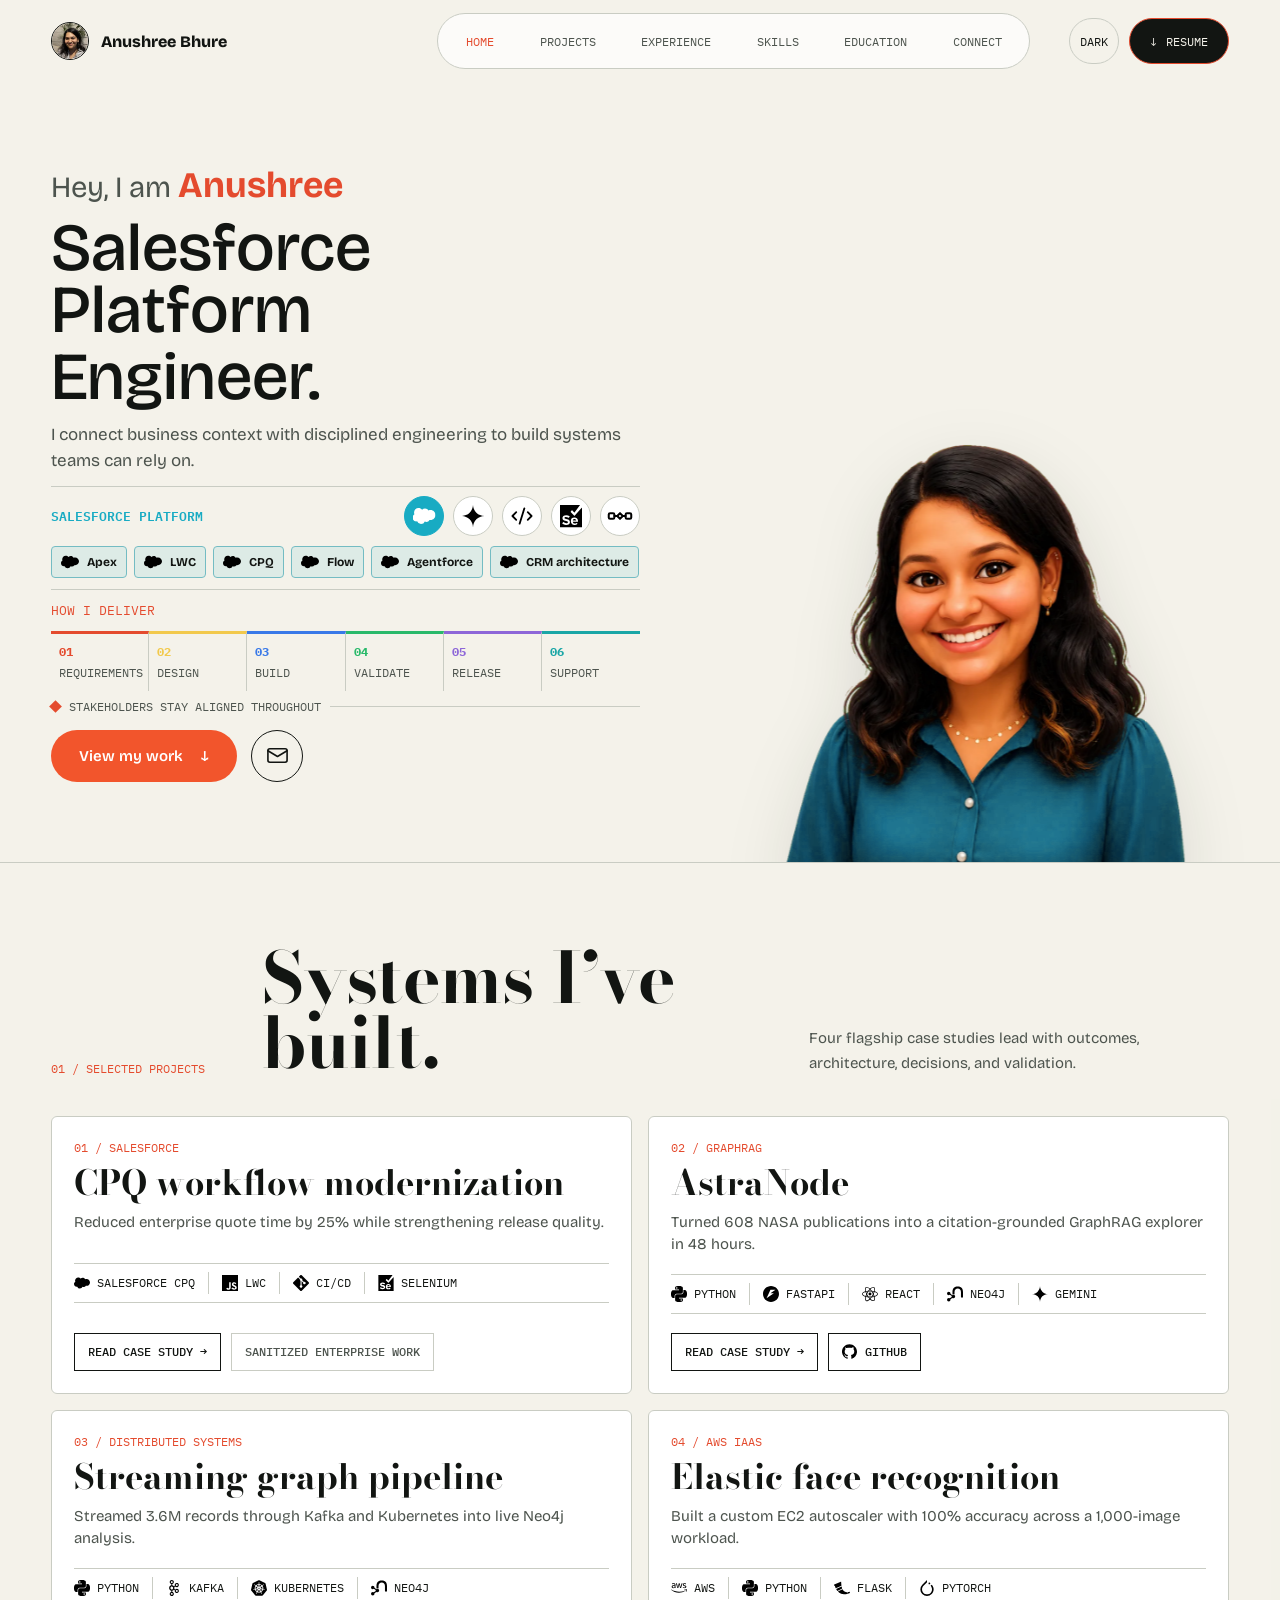
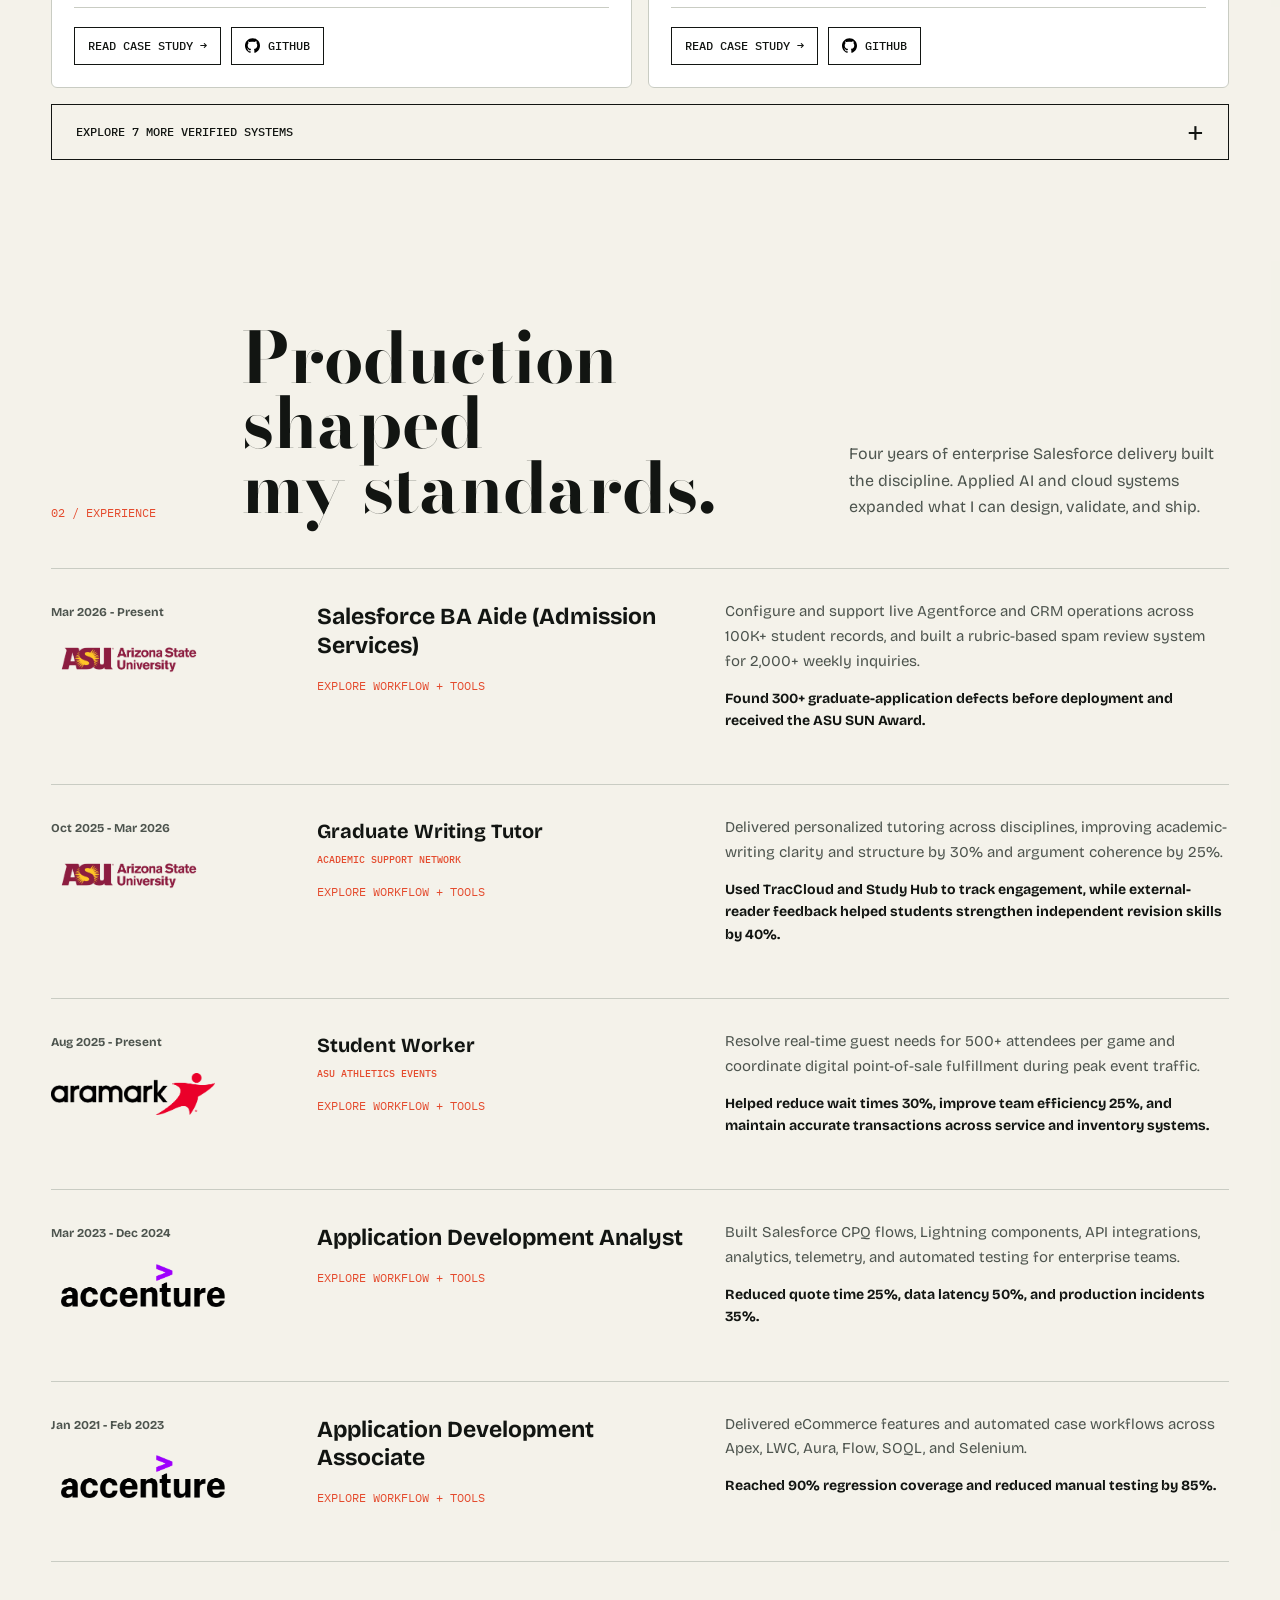
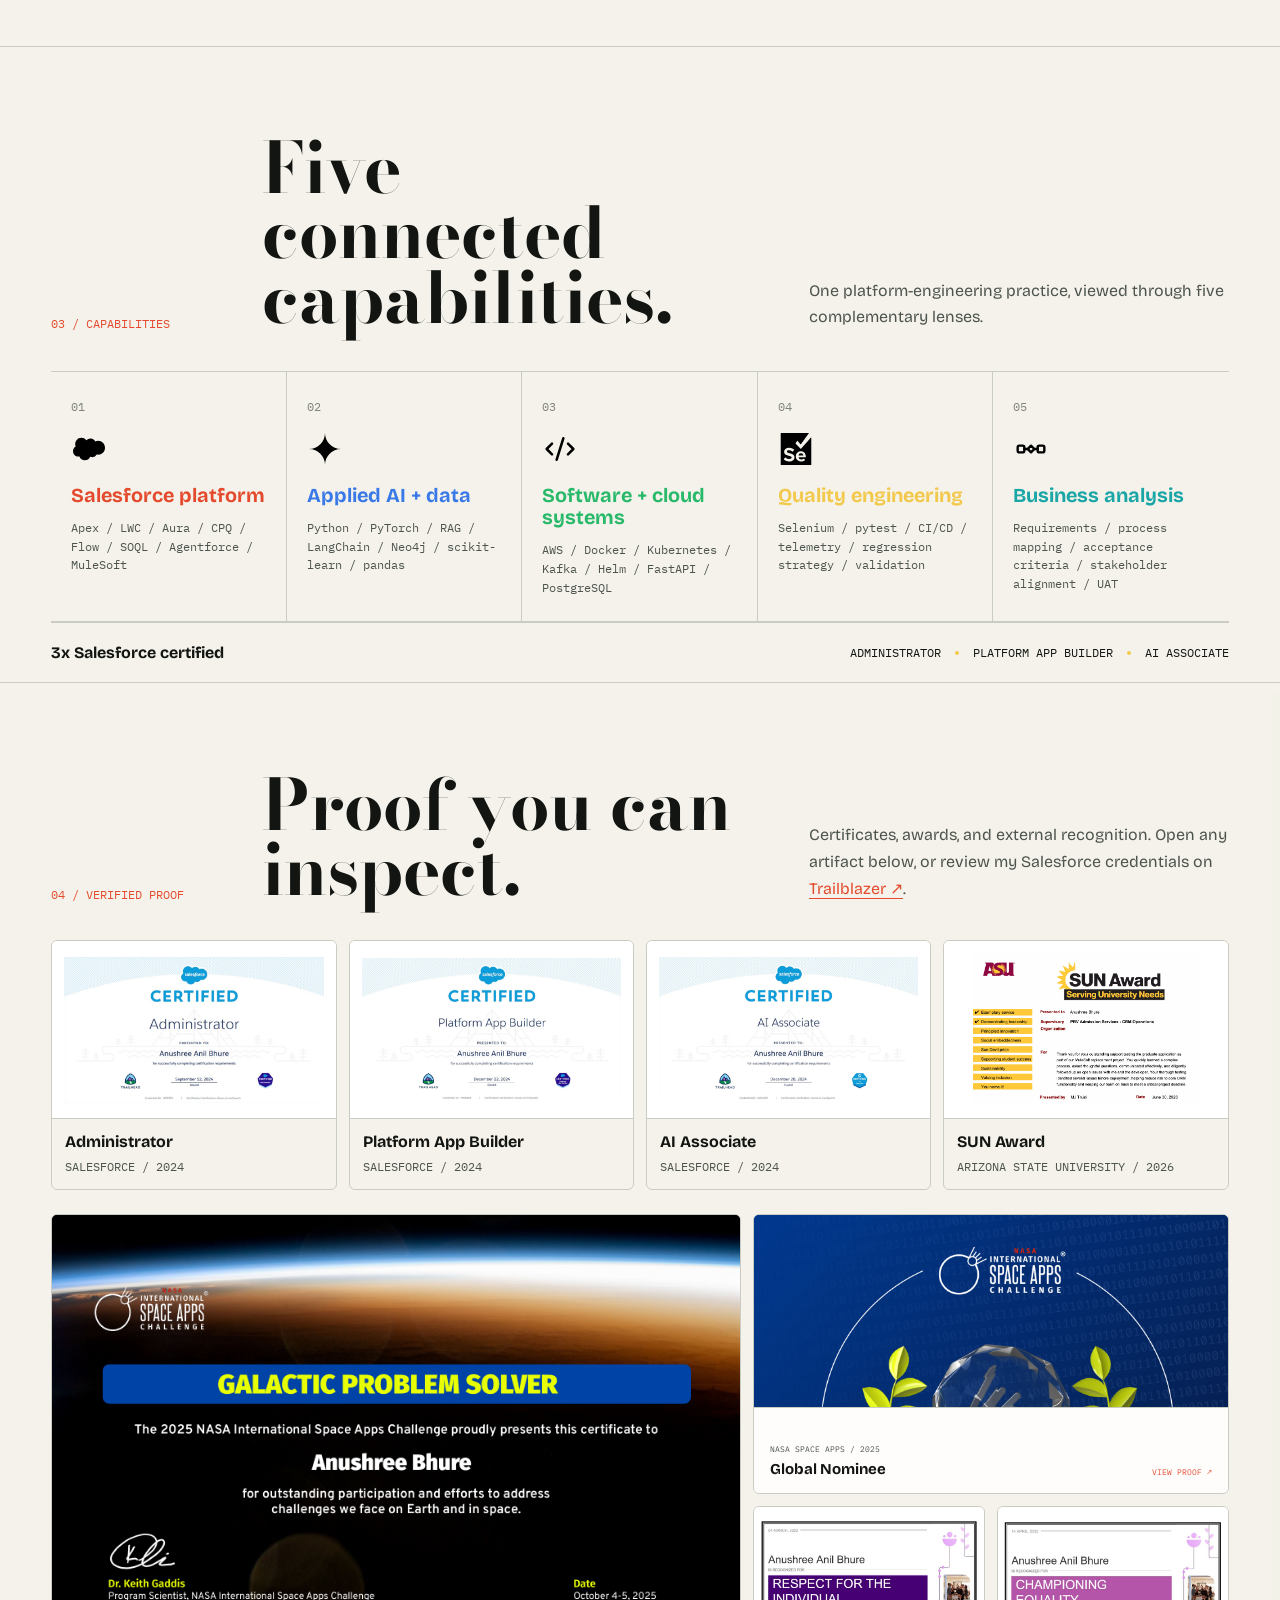
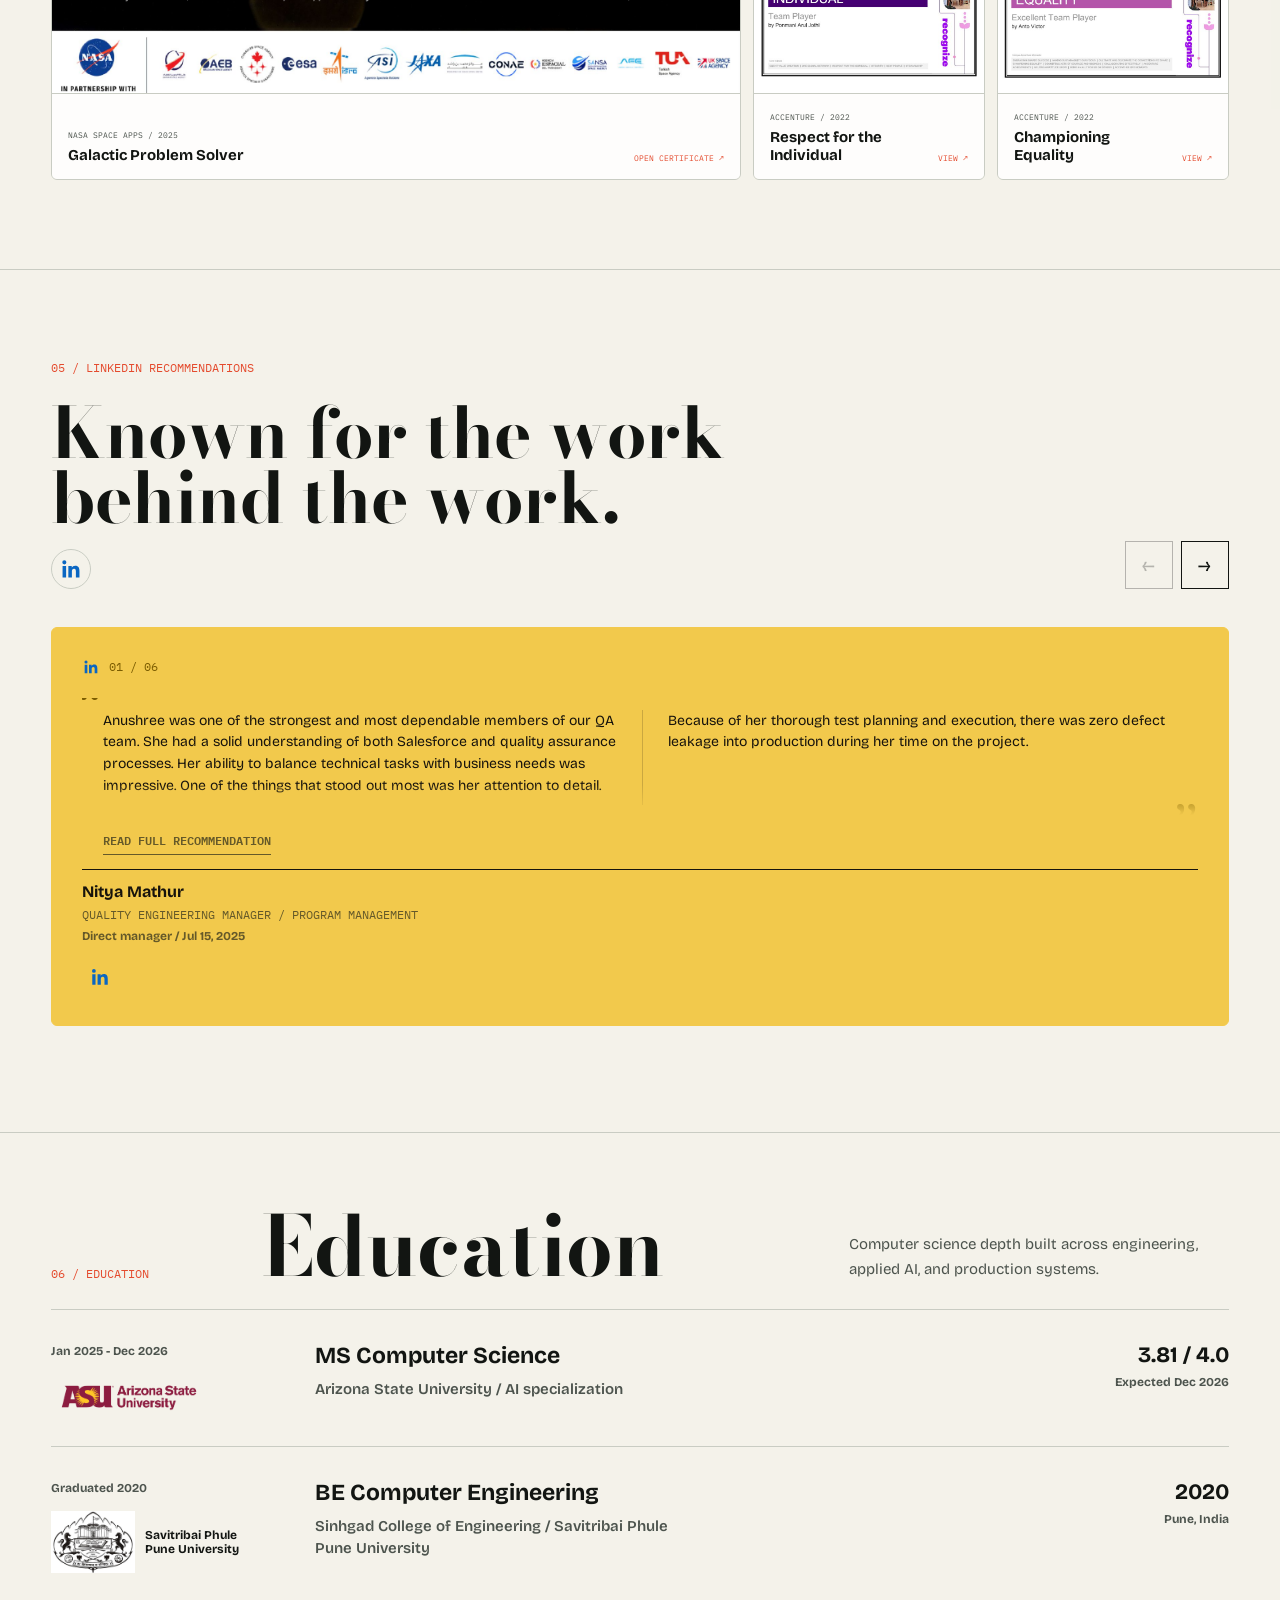
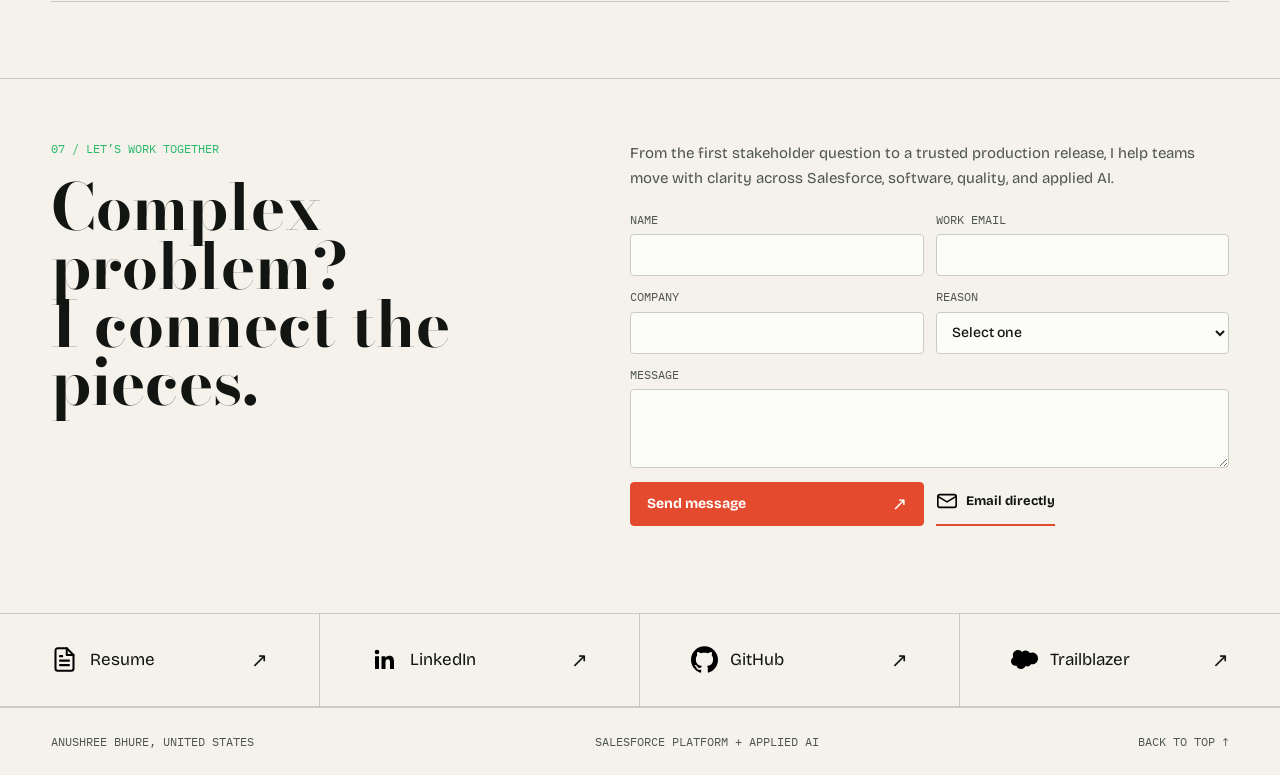
==== commit c194e933: "Refine portfolio experience and capability storytelling" ====
--- a/index.html
+++ b/index.html
@@ -25,7 +25,7 @@
   <link rel="preconnect" href="https://fonts.googleapis.com">
   <link rel="preconnect" href="https://fonts.gstatic.com" crossorigin>
   <link href="https://fonts.googleapis.com/css2?family=Bodoni+Moda:ital,opsz,wght@0,6..96,700;1,6..96,700&amp;family=Bricolage+Grotesque:opsz,wght@12..96,400;12..96,500;12..96,600;12..96,700;12..96,800&amp;family=IBM+Plex+Mono:wght@400;500&amp;display=swap" rel="stylesheet">
-  <link rel="stylesheet" href="style.css?v=107">
+  <link rel="stylesheet" href="style.css?v=113">
   <script type="application/ld+json">
   {
     "@context": "https://schema.org",
@@ -103,7 +103,7 @@
           <span>Engineer.</span>
         </h1>
         <p class="hero-positioning">I connect business context with disciplined engineering to build systems teams can rely on.</p>
-        <div class="hero-skill-showcase">
+        <div class="hero-skill-showcase" aria-label="Rotating professional capabilities">
           <div class="hero-skill-topline">
             <span data-mode-label>Salesforce platform</span>
             <div class="hero-mode-switcher" aria-label="Choose a professional capability">
@@ -134,7 +134,6 @@
         </div>
       </div>
       <figure class="hero-portrait" aria-label="Illustrated portrait of Anushree Bhure">
-        <div class="hero-poster-shape" aria-hidden="true"></div>
         <div class="portrait-photo">
           <img class="portrait-cartoon" src="assets/photo/anushree-memoji-bust-cutout.webp" alt="Cartoon portrait of Anushree Bhure" width="1100" height="1100" fetchpriority="high" decoding="async">
         </div>
@@ -184,13 +183,25 @@
     </section>
 
     <section class="section experience-section" id="experience">
-      <div class="section-heading experience-heading reveal"><p class="section-index">02 / Experience</p><h2>Production shaped<br>my standards.</h2><p>Four years of enterprise Salesforce delivery created the discipline. Applied AI and cloud systems expanded the problems I can solve.</p></div>
+      <div class="section-heading experience-heading reveal"><p class="section-index">02 / Experience</p><h2>Production shaped<br>my standards.</h2><p>Four years of enterprise Salesforce delivery built the discipline. Applied AI and cloud systems expanded what I can design, validate, and ship.</p></div>
       <div class="experience-list">
         <article class="experience-row reveal" tabindex="0">
           <div class="experience-meta"><div class="experience-date">Mar 2026 - Present</div><div class="experience-brand experience-brand-asu"><img class="experience-logo experience-logo-asu" src="assets/journey/asu-logo.png" alt="Arizona State University"></div></div>
           <div class="experience-role"><h3>Salesforce BA Aide (Admission Services)</h3><span class="experience-explore">Explore workflow + tools</span></div>
           <div class="experience-detail"><p>Configure and support live Agentforce and CRM operations across 100K+ student records, and built a rubric-based spam review system for 2,000+ weekly inquiries.</p><span>Found 300+ graduate-application defects before deployment and received the ASU SUN Award.</span></div>
           <div class="experience-workflow"><div class="experience-workflow-heading"><strong>Admissions operations workflow</strong><span>What I do</span></div><div class="experience-workflow-tree"><span>Inquiry signals</span><i aria-hidden="true"></i><span>Rubric + triage</span><i aria-hidden="true"></i><span>Agentforce + CRM</span><i aria-hidden="true"></i><span>UAT + defect gates</span><i aria-hidden="true"></i><span>Reliable decisions</span></div><div class="experience-workflow-tools"><span><img src="assets/logos/salesforce.svg" alt="">Salesforce</span><span>Agentforce</span><span>Business analysis</span><span>UAT</span><span>Data quality</span></div></div>
+        </article>
+        <article class="experience-row experience-row-secondary reveal" tabindex="0">
+          <div class="experience-meta"><div class="experience-date">Oct 2025 - Mar 2026</div><div class="experience-brand experience-brand-asu"><img class="experience-logo experience-logo-asu" src="assets/journey/asu-logo.png" alt="Arizona State University"></div></div>
+          <div class="experience-role"><h3>Graduate Writing Tutor</h3><span class="experience-context">Academic Support Network</span><span class="experience-explore">Explore workflow + tools</span></div>
+          <div class="experience-detail"><p>Delivered personalized tutoring across disciplines, improving academic-writing clarity and structure by 30% and argument coherence by 25%.</p><span>Used TracCloud and Study Hub to track engagement, while external-reader feedback helped students strengthen independent revision skills by 40%.</span></div>
+          <div class="experience-workflow"><div class="experience-workflow-heading"><strong>Graduate writing support workflow</strong><span>How I coached</span></div><div class="experience-workflow-tree"><span>Student goal</span><i aria-hidden="true"></i><span>Draft diagnosis</span><i aria-hidden="true"></i><span>Targeted feedback</span><i aria-hidden="true"></i><span>Revision strategy</span><i aria-hidden="true"></i><span>Stronger writing</span></div><div class="experience-workflow-tools"><span>Academic writing</span><span>TracCloud</span><span>Study Hub</span><span>Editing</span><span>Student coaching</span></div></div>
+        </article>
+        <article class="experience-row experience-row-secondary reveal" tabindex="0">
+          <div class="experience-meta"><div class="experience-date">Aug 2025 - Present</div><div class="experience-brand experience-brand-aramark"><img class="experience-logo experience-logo-aramark" src="assets/logos/aramark-wordmark.png" alt="Aramark"></div></div>
+          <div class="experience-role"><h3>Student Worker</h3><span class="experience-context">ASU Athletics events</span><span class="experience-explore">Explore workflow + tools</span></div>
+          <div class="experience-detail"><p>Resolve real-time guest needs for 500+ attendees per game and coordinate digital point-of-sale fulfillment during peak event traffic.</p><span>Helped reduce wait times 30%, improve team efficiency 25%, and maintain accurate transactions across service and inventory systems.</span></div>
+          <div class="experience-workflow"><div class="experience-workflow-heading"><strong>Live event operations workflow</strong><span>How I delivered</span></div><div class="experience-workflow-tree"><span>Guest request</span><i aria-hidden="true"></i><span>Digital POS</span><i aria-hidden="true"></i><span>Team fulfillment</span><i aria-hidden="true"></i><span>Transaction + inventory</span><i aria-hidden="true"></i><span>Resolved experience</span></div><div class="experience-workflow-tools"><span>Customer service</span><span>Point of sale</span><span>Order fulfillment</span><span>Inventory accuracy</span><span>Event operations</span></div></div>
         </article>
         <article class="experience-row reveal" tabindex="0">
           <div class="experience-meta"><div class="experience-date">Mar 2023 - Dec 2024</div><div class="experience-brand experience-brand-accenture"><img class="experience-logo experience-logo-accenture" src="assets/logos/accenture-wordmark.png" alt="Accenture"></div></div>
@@ -220,18 +231,32 @@
     </section>
 
     <section class="credentials-section" id="credentials">
-      <div class="credentials-heading reveal"><p class="section-index">04 / Verified proof</p><h2>Proof you can inspect.</h2><p>Credentials, awards, and external recognition, consolidated on my <a href="https://www.salesforce.com/trailblazer/anushreebhure" target="_blank" rel="noreferrer">Trailblazer profile &#8599;</a>.</p></div>
+      <div class="credentials-heading reveal"><p class="section-index">04 / Verified proof</p><h2>Proof you can inspect.</h2><p>Certificates, awards, and external recognition. Open any artifact below, or review my Salesforce credentials on <a href="https://www.salesforce.com/trailblazer/anushreebhure" target="_blank" rel="noreferrer">Trailblazer &#8599;</a>.</p></div>
       <div class="credential-gallery reveal">
         <a class="credential-item" href="assets/journey/cert-administrator.png" target="_blank" rel="noreferrer"><img src="assets/journey/cert-administrator.png" alt="Salesforce Certified Administrator certificate" loading="lazy"><span><strong>Administrator</strong><small>Salesforce / 2024</small></span></a>
         <a class="credential-item" href="assets/journey/cert-platform-app-builder.png" target="_blank" rel="noreferrer"><img src="assets/journey/cert-platform-app-builder.png" alt="Salesforce Platform App Builder certificate" loading="lazy"><span><strong>Platform App Builder</strong><small>Salesforce / 2024</small></span></a>
         <a class="credential-item" href="assets/journey/cert-ai-associate.png" target="_blank" rel="noreferrer"><img src="assets/journey/cert-ai-associate.png" alt="Salesforce AI Associate certificate" loading="lazy"><span><strong>AI Associate</strong><small>Salesforce / 2024</small></span></a>
         <a class="credential-item" href="assets/journey/sun-award.png" target="_blank" rel="noreferrer"><img src="assets/journey/sun-award.png" alt="Arizona State University SUN Award certificate" loading="lazy"><span><strong>SUN Award</strong><small>Arizona State University / 2026</small></span></a>
       </div>
-      <div class="credential-signals reveal" aria-label="Awards and external recognition">
-        <p><strong>NASA Space Apps winner</strong><span>Phoenix / Global Judging / 2025</span></p>
-        <p><strong>ASU SUN Award</strong><span>Serving University Needs / 2026</span></p>
-        <p><strong>Best Performer</strong><span>Accenture / Delivery quality</span></p>
-        <p><strong>48-hour build</strong><span>608 publications to GraphRAG product</span></p>
+      <div class="proof-evidence reveal" aria-label="NASA and Accenture recognition artifacts">
+        <a class="proof-evidence-card proof-evidence-main" href="output/pdf/NASA-Space-Apps-2025-Anushree-Bhure-Participant-Certificate.pdf" target="_blank" rel="noreferrer">
+          <span class="proof-evidence-media"><img src="assets/proof/nasa-participant-2025.png" alt="NASA Space Apps 2025 Galactic Problem Solver participant certificate for Anushree Bhure" loading="lazy"></span>
+          <span class="proof-evidence-copy"><span><small>NASA Space Apps / 2025</small><strong>Galactic Problem Solver</strong></span><em>Open certificate &#8599;</em></span>
+        </a>
+        <div class="proof-evidence-side">
+          <a class="proof-evidence-card proof-evidence-wide proof-evidence-nominee" href="assets/proof/nasa-global-nominee-2025.png" target="_blank" rel="noreferrer">
+            <span class="proof-evidence-media"><img src="assets/proof/nasa-global-nominee-2025.png" alt="2025 NASA International Space Apps Challenge Global Nominees graphic" loading="lazy"></span>
+            <span class="proof-evidence-copy"><span><small>NASA Space Apps / 2025</small><strong>Global Nominee</strong></span><em>View proof &#8599;</em></span>
+          </a>
+          <a class="proof-evidence-card proof-evidence-small" href="assets/proof/accenture-respect-individual-2022.jpeg" target="_blank" rel="noreferrer">
+            <span class="proof-evidence-media"><img src="assets/proof/accenture-respect-individual-2022.jpeg" alt="Accenture Respect for the Individual recognition for Anushree Anil Bhure" loading="lazy"></span>
+            <span class="proof-evidence-copy"><span><small>Accenture / 2022</small><strong>Respect for the Individual</strong></span><em>View &#8599;</em></span>
+          </a>
+          <a class="proof-evidence-card proof-evidence-small" href="assets/proof/accenture-championing-equality-2022.jpeg" target="_blank" rel="noreferrer">
+            <span class="proof-evidence-media"><img src="assets/proof/accenture-championing-equality-2022.jpeg" alt="Accenture Championing Equality recognition for Anushree Anil Bhure" loading="lazy"></span>
+            <span class="proof-evidence-copy"><span><small>Accenture / 2022</small><strong>Championing Equality</strong></span><em>View &#8599;</em></span>
+          </a>
+        </div>
       </div>
     </section>
 
@@ -295,6 +320,6 @@
 
   <footer class="site-footer"><p>Anushree Bhure, United States</p><p>Salesforce platform + applied AI</p><a href="#top">Back to top &#8593;</a></footer>
   <script src="fluid-cursor.js?v=4"></script>
-  <script src="script.js?v=108"></script>
+  <script src="script.js?v=109"></script>
 </body>
 </html>
--- a/style.css
+++ b/style.css
@@ -2639,6 +2639,78 @@
 .credential-gallery { gap: 12px; }
 .credential-item img { aspect-ratio: 16 / 10; padding: 12px; }
 .credential-item > span { min-height: 70px; padding: 13px; }
+.proof-evidence {
+  max-width: var(--max);
+  margin: 24px auto 0;
+  display: grid;
+  grid-template-columns: minmax(0, 1.45fr) minmax(420px, 1fr);
+  gap: 12px;
+}
+.proof-evidence-card {
+  min-width: 0;
+  display: flex;
+  flex-direction: column;
+  overflow: hidden;
+  border: 1px solid var(--line);
+  border-radius: 6px;
+  background: var(--paper);
+  transition: transform .3s ease, border-color .3s ease, box-shadow .3s ease;
+}
+.proof-evidence-card:hover,
+.proof-evidence-card:focus-visible {
+  transform: translateY(-6px);
+  border-color: var(--coral);
+  box-shadow: 10px 12px 0 color-mix(in srgb, var(--coral) 12%, transparent);
+  outline: none;
+}
+.proof-evidence-main { height: 566px; }
+.proof-evidence-side {
+  min-width: 0;
+  display: grid;
+  grid-template-columns: repeat(2, minmax(0, 1fr));
+  grid-template-rows: 280px 274px;
+  gap: 12px;
+}
+.proof-evidence-wide { grid-column: 1 / -1; }
+.proof-evidence-media {
+  min-height: 0;
+  flex: 1;
+  display: grid;
+  place-items: center;
+  overflow: hidden;
+  background: #fff;
+}
+.proof-evidence-main .proof-evidence-media { background: #05080d; }
+.proof-evidence-nominee .proof-evidence-media { background: #063a85; }
+.proof-evidence-media img {
+  width: 100%;
+  height: 100%;
+  object-fit: contain;
+  transition: transform .45s ease;
+}
+.proof-evidence-card:hover .proof-evidence-media img { transform: scale(1.025); }
+.proof-evidence-copy {
+  min-height: 86px;
+  padding: 15px 16px;
+  display: grid;
+  grid-template-columns: minmax(0, 1fr) auto;
+  align-items: end;
+  gap: 14px;
+  border-top: 1px solid var(--line);
+  background: color-mix(in srgb, var(--paper-high) 88%, transparent);
+}
+.proof-evidence-copy > span { min-width: 0; display: flex; flex-direction: column; gap: 5px; }
+.proof-evidence-copy small,
+.proof-evidence-copy em {
+  color: var(--ink-soft);
+  font-family: "IBM Plex Mono", monospace;
+  font-size: 8px;
+  line-height: 1.35;
+  font-style: normal;
+  text-transform: uppercase;
+}
+.proof-evidence-copy strong { font-size: 15px; line-height: 1.2; }
+.proof-evidence-copy em { white-space: nowrap; color: var(--coral); }
 .credential-signals {
   max-width: var(--max);
   margin: 22px auto 0;
@@ -2678,6 +2750,10 @@
   .credential-signals { grid-template-columns: repeat(2, minmax(0, 1fr)); }
   .credential-signals p:nth-child(2) { border-right: 0; }
   .credential-signals p:nth-child(n+3) { border-top: 1px solid var(--line); }
+  .proof-evidence { grid-template-columns: 1fr; }
+  .proof-evidence-main { height: auto; }
+  .proof-evidence-main .proof-evidence-media { aspect-ratio: 1682 / 1190; }
+  .proof-evidence-side { grid-template-rows: 300px 280px; }
 }
 
 @media (min-width: 901px) and (max-width: 1100px) {
@@ -2718,6 +2794,14 @@
   .cert-line p { flex-wrap: wrap; }
   .credentials-section { padding-top: 52px; padding-bottom: 52px; }
   .credential-gallery { grid-template-columns: repeat(2, minmax(0, 1fr)); }
+  .proof-evidence-main { height: auto; }
+  .proof-evidence-main .proof-evidence-media { aspect-ratio: 16 / 11; }
+  .proof-evidence-side { grid-template-columns: 1fr; grid-template-rows: none; }
+  .proof-evidence-wide { grid-column: auto; }
+  .proof-evidence-wide .proof-evidence-media { aspect-ratio: 1 / 1; }
+  .proof-evidence-small .proof-evidence-media { aspect-ratio: 4 / 3; }
+  .proof-evidence-copy { min-height: 82px; }
+  .proof-evidence-copy em { display: none; }
   .credential-signals { grid-template-columns: 1fr; }
   .credential-signals p,
   .credential-signals p:nth-child(2) { border-right: 0; border-top: 1px solid var(--line); }
@@ -2727,3 +2811,98 @@
   .education-section { padding-top: 52px; padding-bottom: 52px; }
   .education-row { padding: 24px 0; }
 }
+
+/* Keep the experience supporting copy attached to its headline. */
+@media (min-width: 1051px) {
+  .experience-section .experience-heading {
+    grid-template-columns: 140px minmax(0, 1fr) minmax(280px, 380px);
+  }
+  .experience-section .experience-heading > p:last-child {
+    grid-column: 3;
+    grid-row: 1;
+    align-self: end;
+  }
+}
+
+@media (min-width: 761px) and (max-width: 1050px) {
+  .experience-section .experience-heading {
+    grid-template-columns: 120px minmax(0, 1fr);
+  }
+  .experience-section .experience-heading > p:last-child {
+    grid-column: 2;
+    max-width: 640px;
+  }
+}
+
+/* Clean portrait stage and recruiter-friendly capability rotation. */
+.hero-portrait::before,
+.hero-portrait::after,
+.hero-poster-shape {
+  display: none !important;
+  content: none !important;
+}
+
+.portrait-photo {
+  filter: drop-shadow(0 24px 32px color-mix(in srgb, var(--ink) 13%, transparent));
+}
+
+.hero-mode-switcher .hero-tool,
+.hero-skill-list span {
+  will-change: transform, opacity;
+}
+
+.experience-row-secondary {
+  padding-top: 30px;
+  padding-bottom: 30px;
+  background: transparent;
+}
+
+.experience-row-secondary .experience-brand { margin-top: 16px; }
+.experience-row-secondary .experience-role h3 { font-size: 20px; }
+.experience-context {
+  display: block;
+  margin-top: 9px;
+  color: var(--coral);
+  font: 500 10px/1.4 "IBM Plex Mono", monospace;
+  text-transform: uppercase;
+}
+.experience-brand-word {
+  width: max-content;
+  min-height: 46px;
+  display: grid;
+  align-content: center;
+  gap: 2px;
+  color: var(--ink);
+}
+.experience-brand-word strong {
+  font-size: 21px;
+  letter-spacing: 0;
+}
+.experience-brand-word span { color: var(--ink-soft); }
+.experience-brand-aramark {
+  width: 164px;
+  min-height: 54px;
+  margin-top: 14px;
+  align-items: center;
+  overflow: hidden;
+}
+.experience-logo-aramark {
+  width: 164px;
+  height: 42px;
+  object-fit: contain;
+  object-position: left center;
+}
+
+@media (max-width: 760px) {
+  .hero-portrait::before,
+  .hero-portrait::after,
+  .hero-poster-shape { display: none !important; }
+  .portrait-photo { left: 70%; width: 78%; }
+  .experience-row-secondary { padding-top: 26px; padding-bottom: 26px; }
+  .experience-row-secondary .experience-role { margin-bottom: 2px; }
+}
+
+@media (prefers-reduced-motion: reduce) {
+  .hero-mode-switcher .hero-tool,
+  .hero-skill-list span { will-change: auto; }
+}
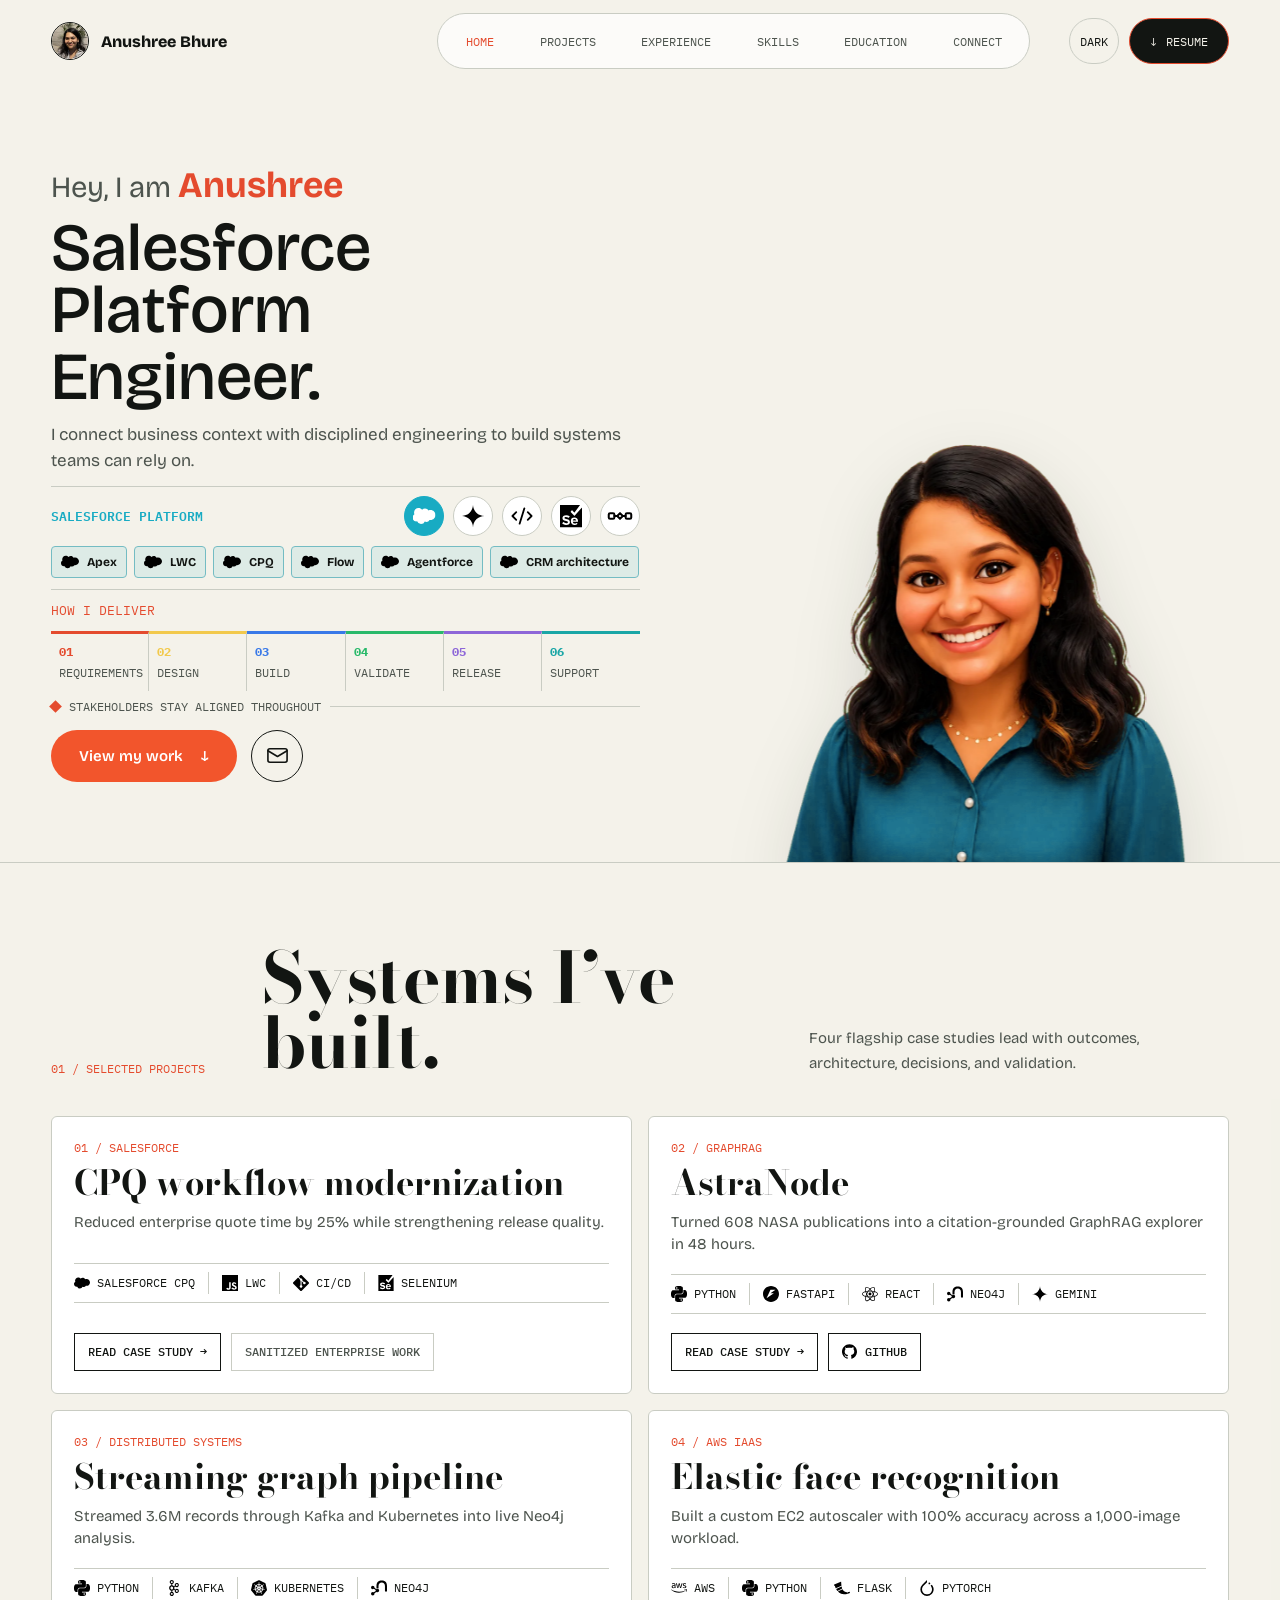
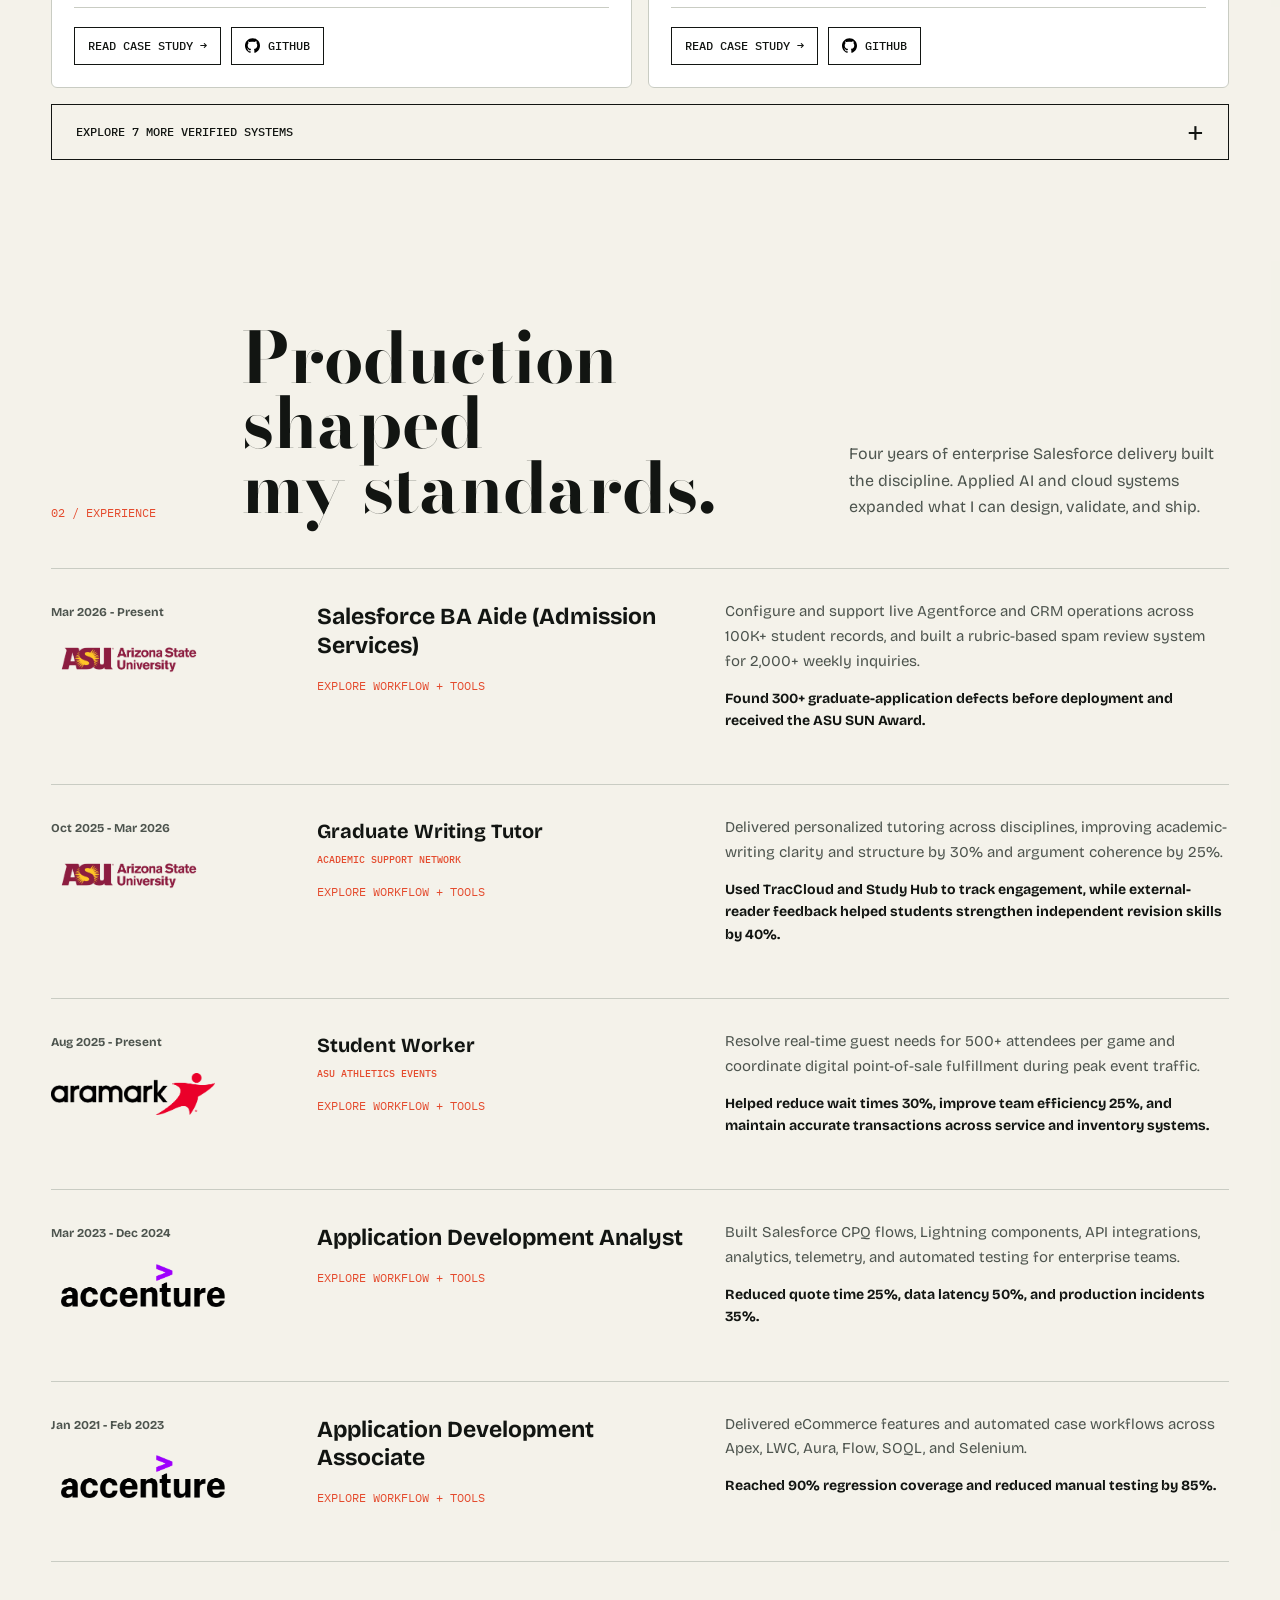
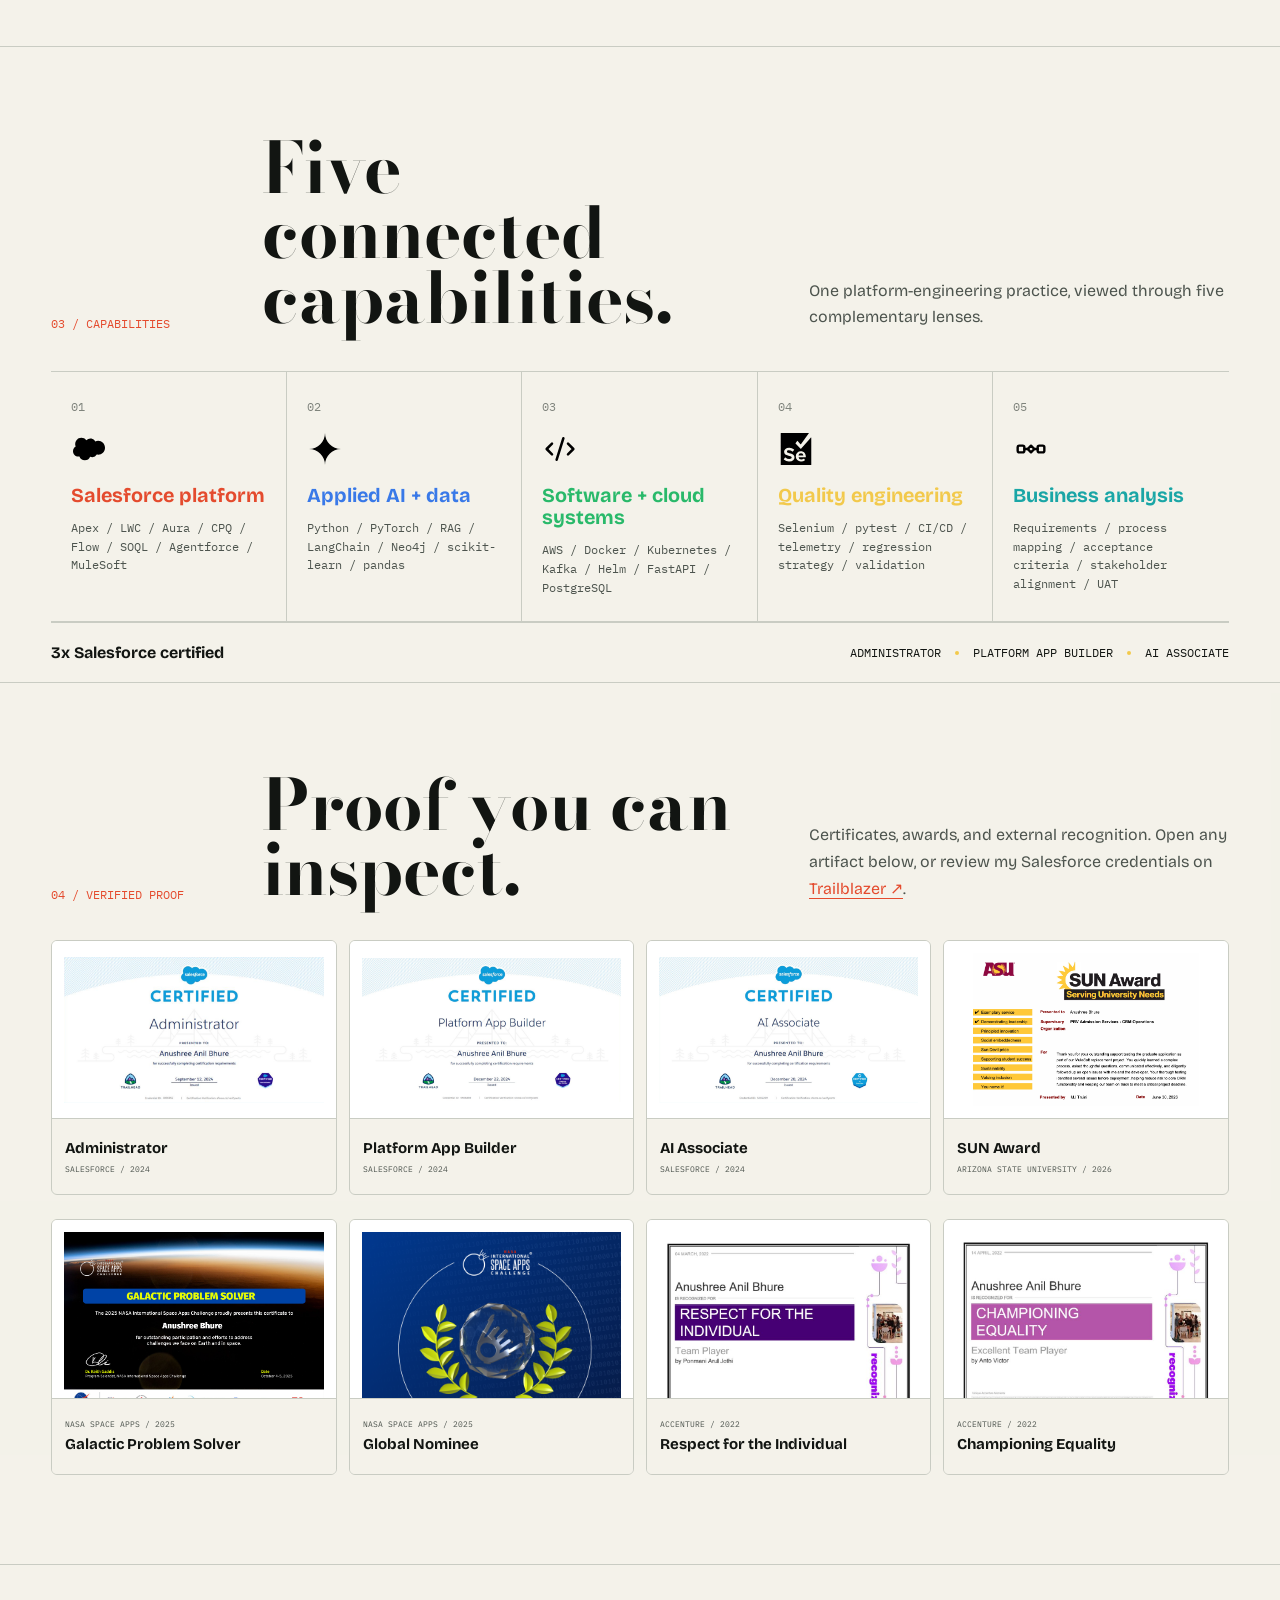
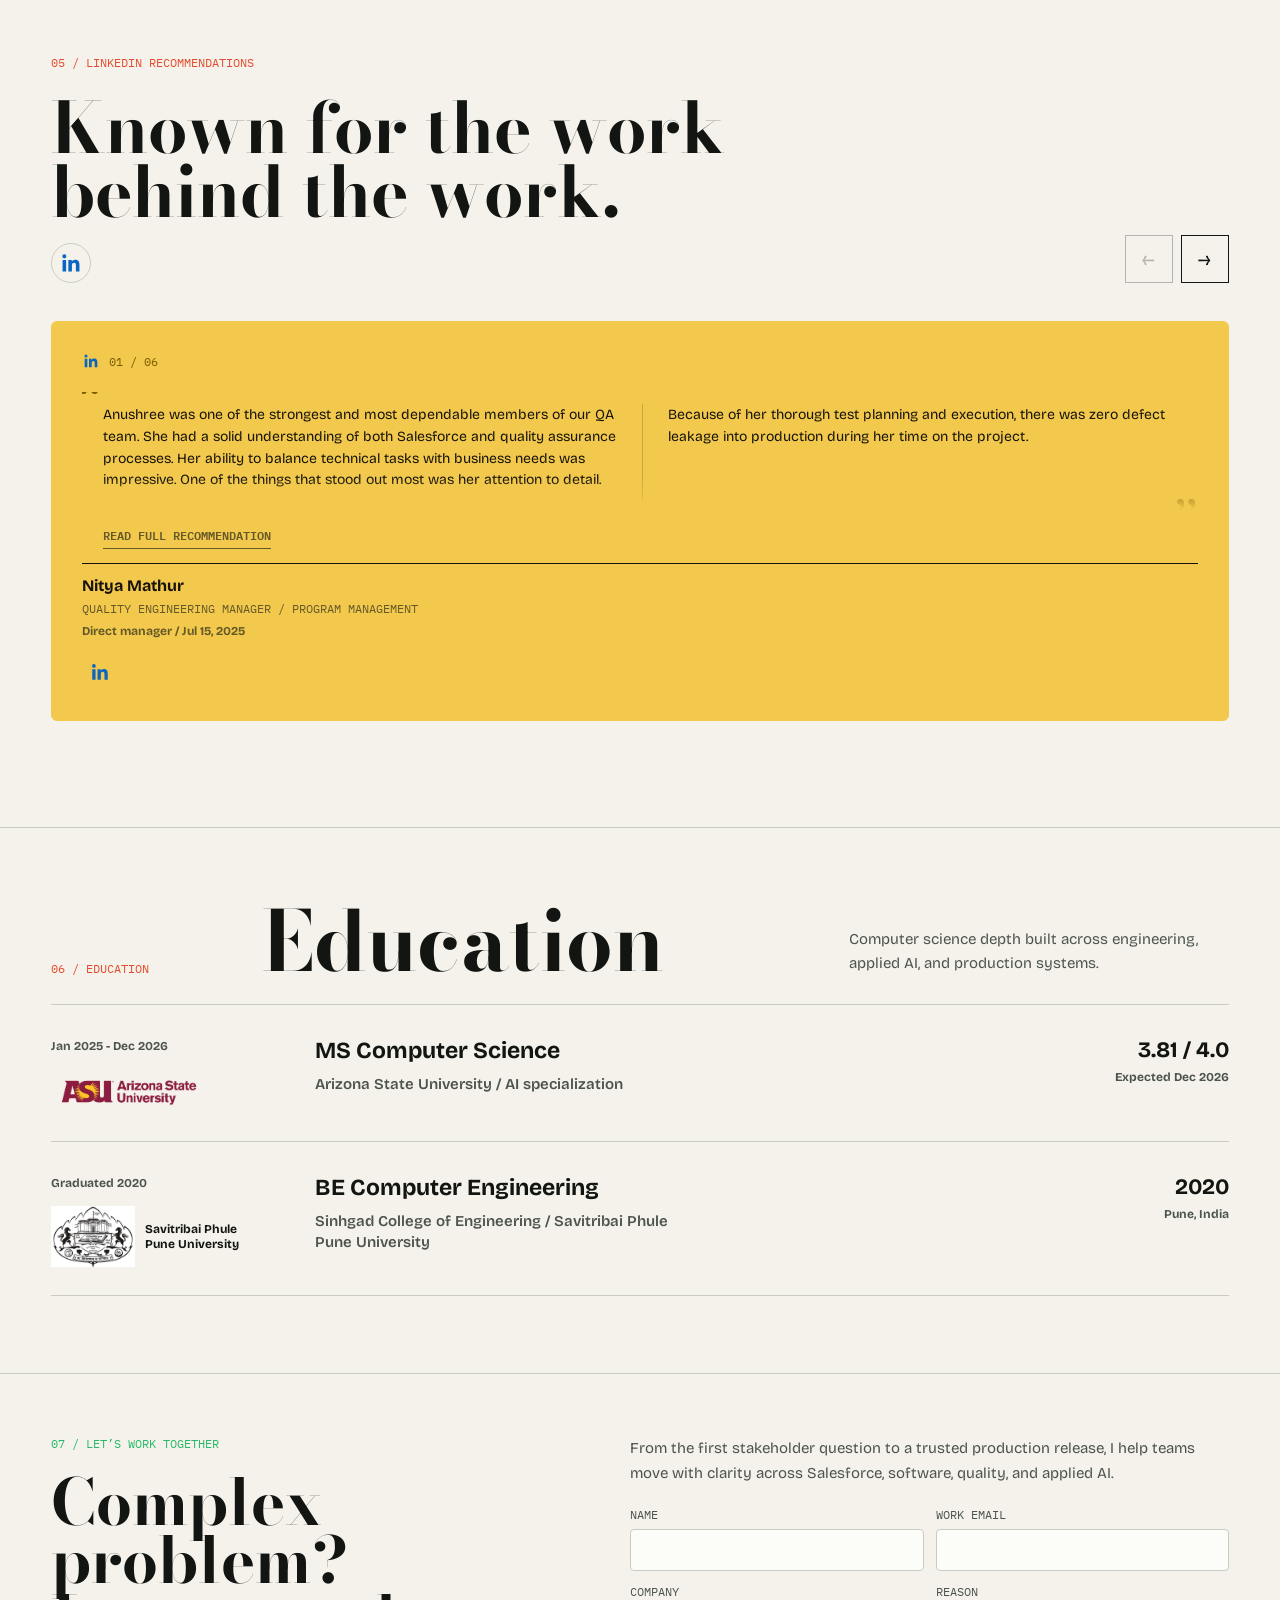
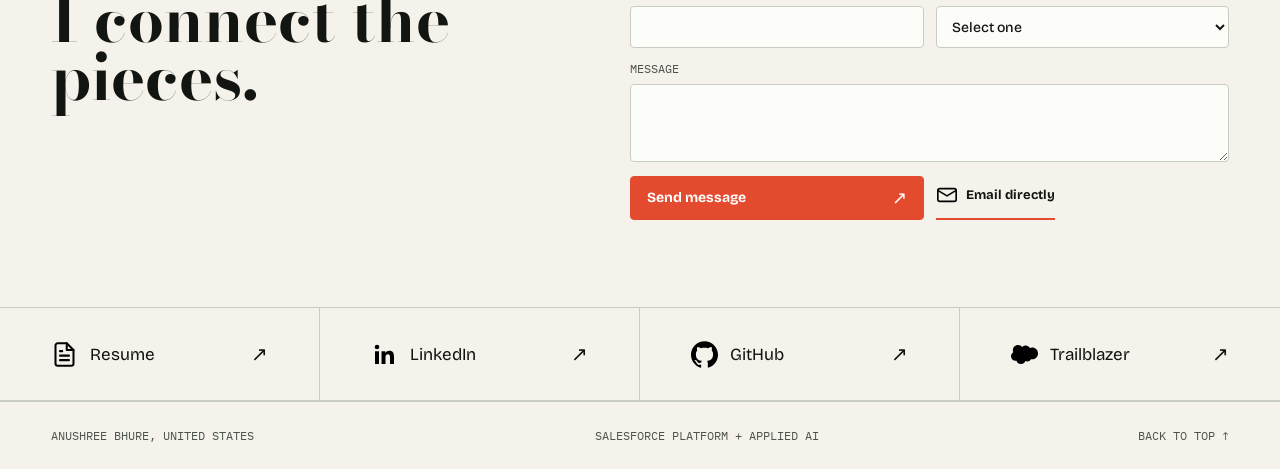
==== commit e126f3db: "Unify portfolio proof gallery" ====
--- a/index.html
+++ b/index.html
@@ -25,7 +25,7 @@
   <link rel="preconnect" href="https://fonts.googleapis.com">
   <link rel="preconnect" href="https://fonts.gstatic.com" crossorigin>
   <link href="https://fonts.googleapis.com/css2?family=Bodoni+Moda:ital,opsz,wght@0,6..96,700;1,6..96,700&amp;family=Bricolage+Grotesque:opsz,wght@12..96,400;12..96,500;12..96,600;12..96,700;12..96,800&amp;family=IBM+Plex+Mono:wght@400;500&amp;display=swap" rel="stylesheet">
-  <link rel="stylesheet" href="style.css?v=113">
+  <link rel="stylesheet" href="style.css?v=116">
   <script type="application/ld+json">
   {
     "@context": "https://schema.org",
--- a/style.css
+++ b/style.css
@@ -2906,3 +2906,77 @@
   .hero-mode-switcher .hero-tool,
   .hero-skill-list span { will-change: auto; }
 }
+
+/* Keep every proof artifact on the same thumbnail and caption grid. */
+.credential-gallery,
+.proof-evidence {
+  grid-template-columns: repeat(4, minmax(0, 1fr));
+  gap: 12px;
+}
+
+.proof-evidence-side { display: contents; }
+.proof-evidence-main,
+.proof-evidence-wide,
+.proof-evidence-small {
+  height: auto;
+  grid-column: auto;
+}
+
+.credential-item img,
+.proof-evidence-media,
+.proof-evidence-main .proof-evidence-media,
+.proof-evidence-wide .proof-evidence-media,
+.proof-evidence-small .proof-evidence-media {
+  width: 100%;
+  aspect-ratio: 16 / 10;
+}
+
+.proof-evidence-media { flex: none; }
+.credential-item > span,
+.proof-evidence-copy {
+  min-height: 76px;
+  padding: 13px;
+}
+
+.proof-evidence-card {
+  background: var(--paper);
+  transition: transform .35s ease, box-shadow .35s ease, border-color .35s ease;
+}
+.proof-evidence-card:hover,
+.proof-evidence-card:focus-visible {
+  transform: translateY(-9px) rotate(-.5deg);
+  border-color: var(--coral);
+  box-shadow: 12px 16px 0 color-mix(in srgb, var(--coral) 14%, transparent);
+}
+.proof-evidence-media,
+.proof-evidence-main .proof-evidence-media,
+.proof-evidence-nominee .proof-evidence-media {
+  padding: 12px;
+  background: #fff;
+}
+.proof-evidence-copy {
+  display: flex;
+  flex-direction: column;
+  align-items: stretch;
+  justify-content: center;
+  gap: 6px;
+  background: var(--paper);
+}
+.proof-evidence-copy em { display: none; }
+.proof-evidence-copy strong,
+.credential-item strong { font-size: 15px; line-height: 1.25; }
+.proof-evidence-copy small,
+.credential-item small { font-size: 8px; line-height: 1.35; }
+
+@media (max-width: 1100px) {
+  .credential-gallery,
+  .proof-evidence { grid-template-columns: repeat(2, minmax(0, 1fr)); }
+}
+
+@media (max-width: 760px) {
+  .credential-gallery,
+  .proof-evidence { grid-template-columns: repeat(2, minmax(0, 1fr)); }
+  .credential-item img { padding: 8px; }
+  .credential-item > span,
+  .proof-evidence-copy { min-height: 82px; padding: 11px 10px; }
+}
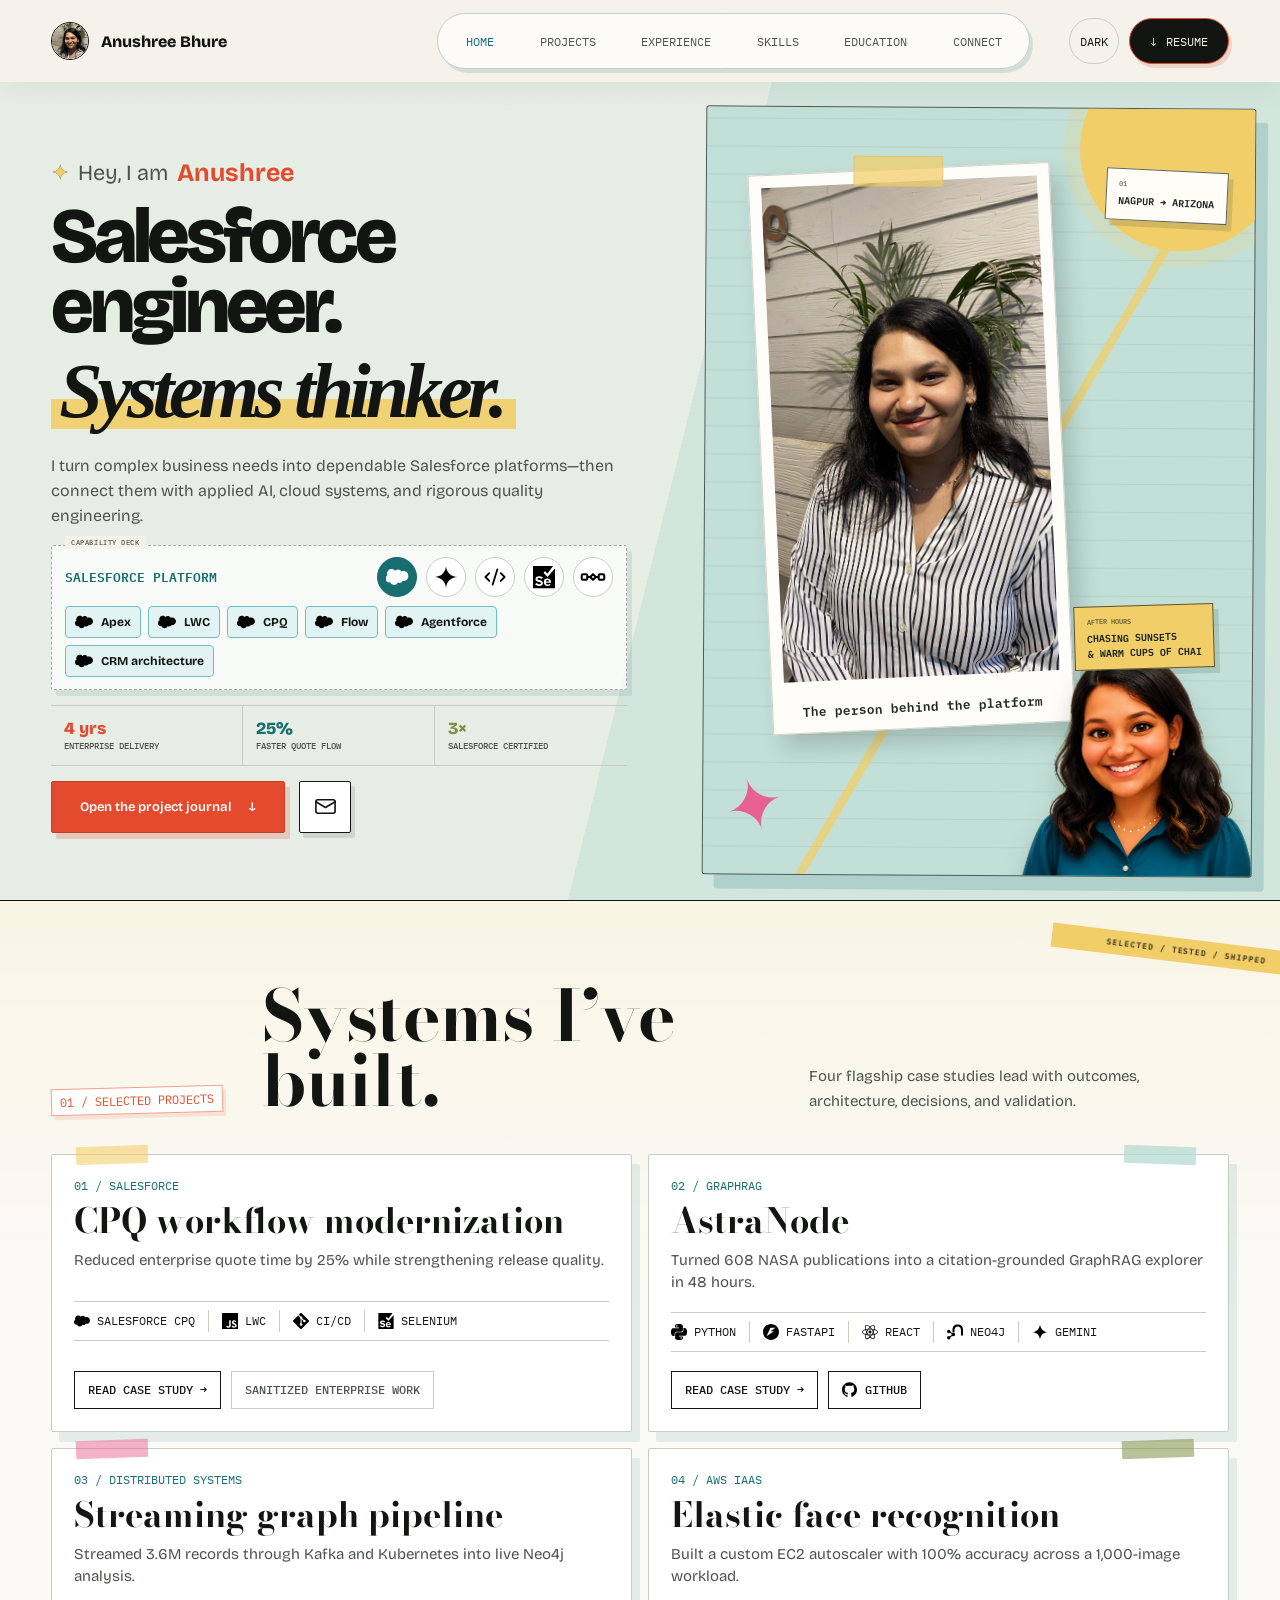
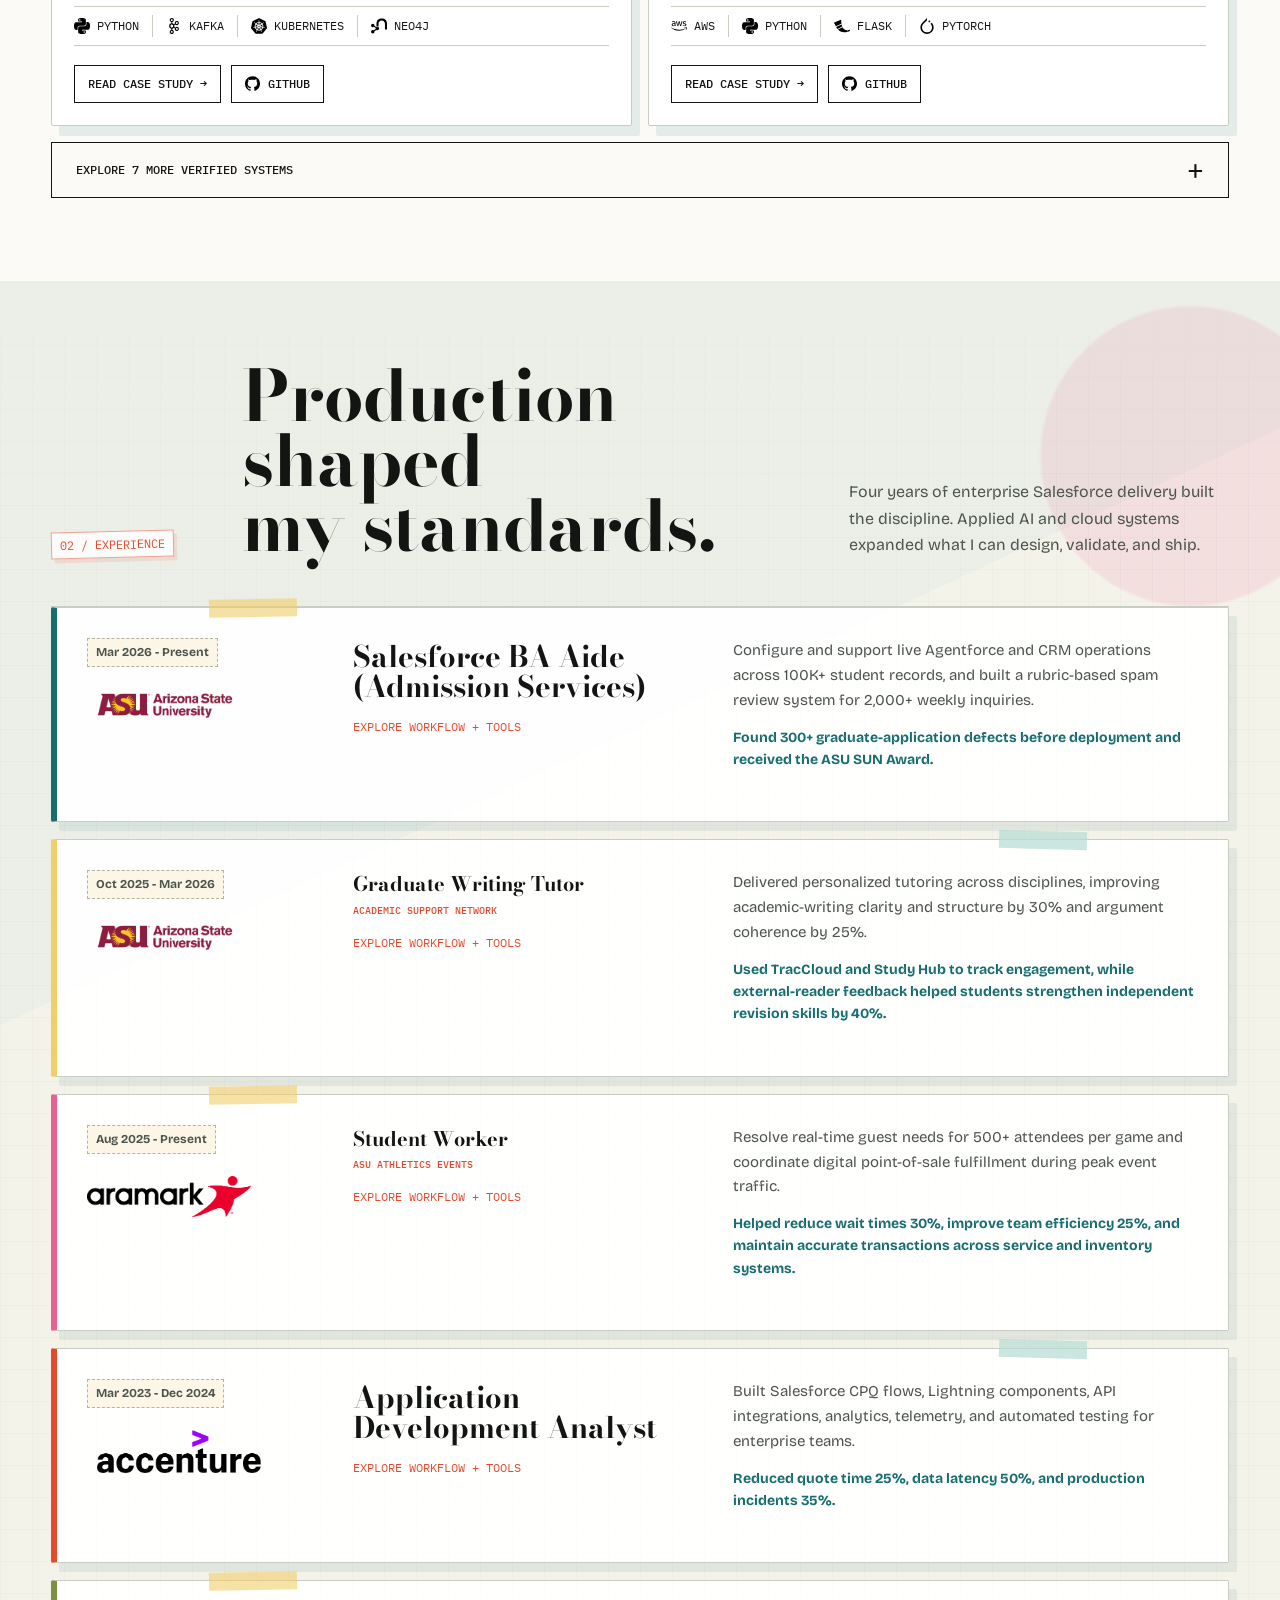
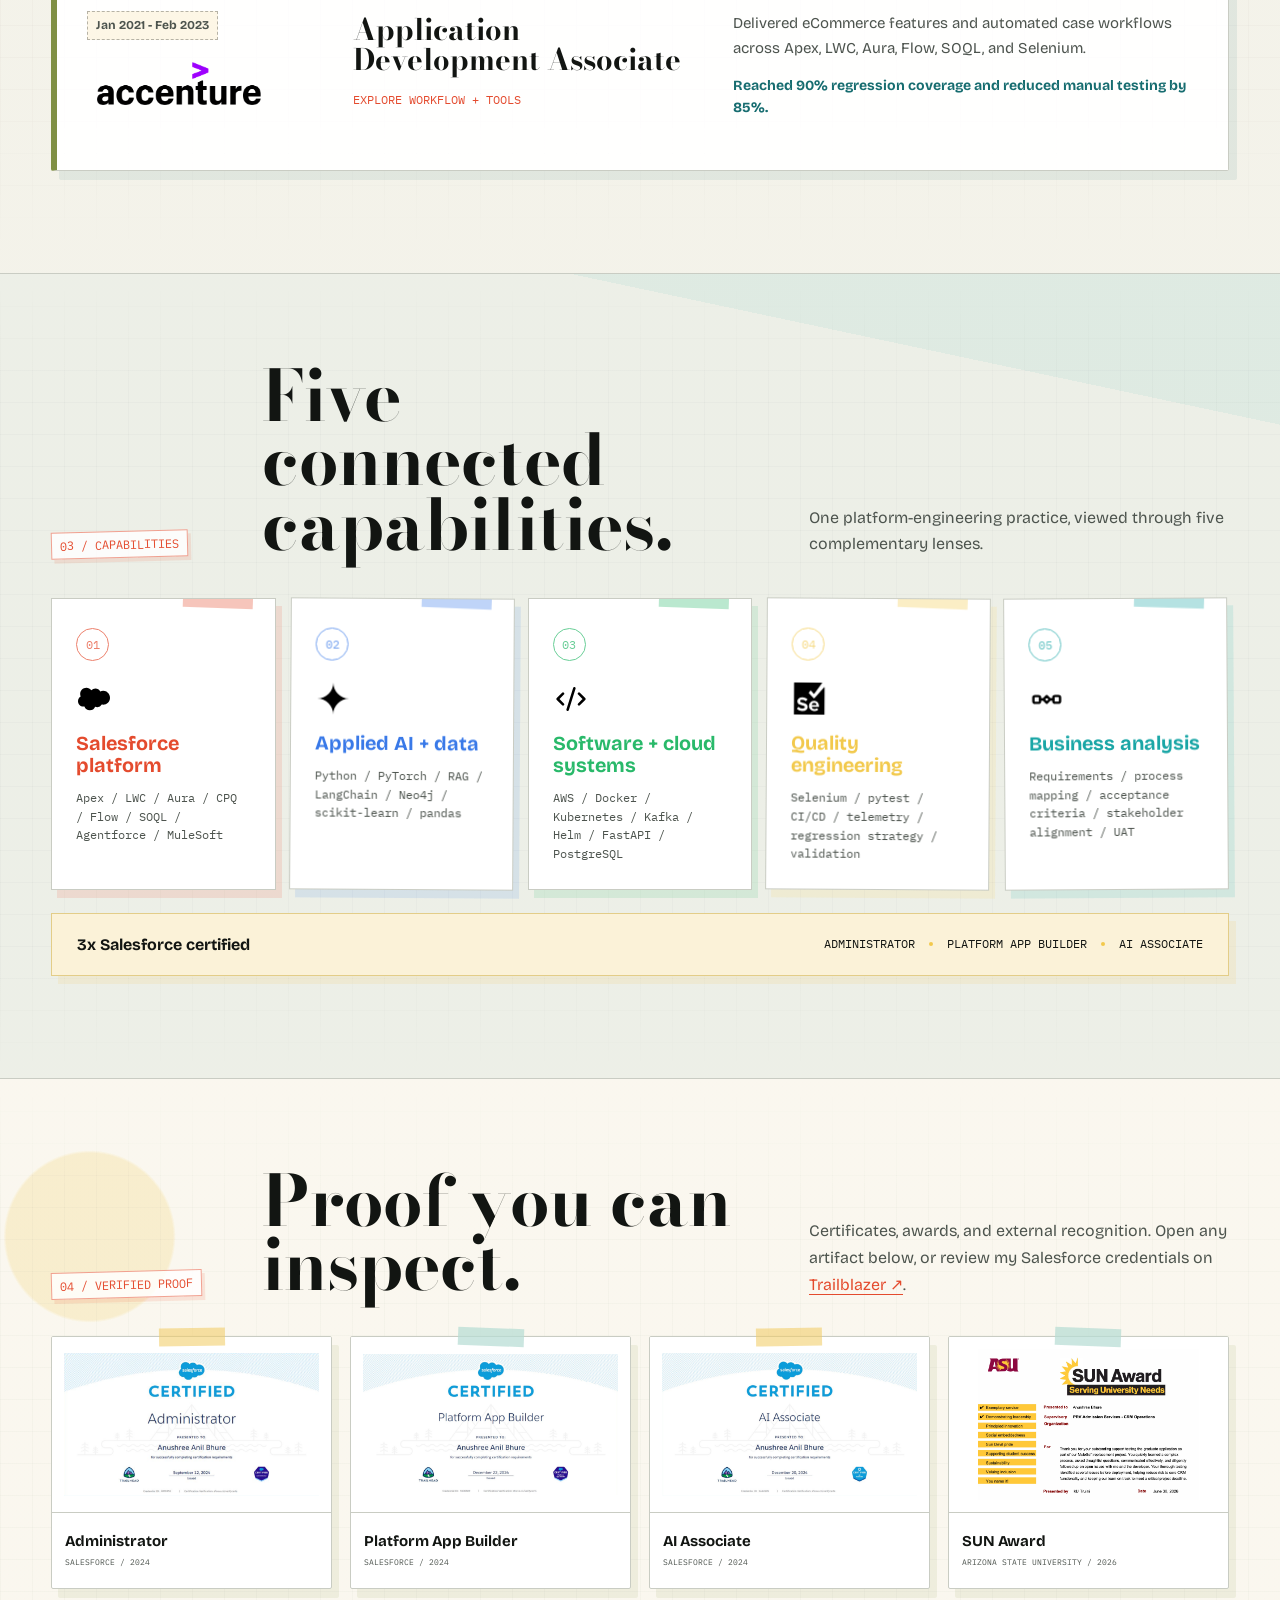
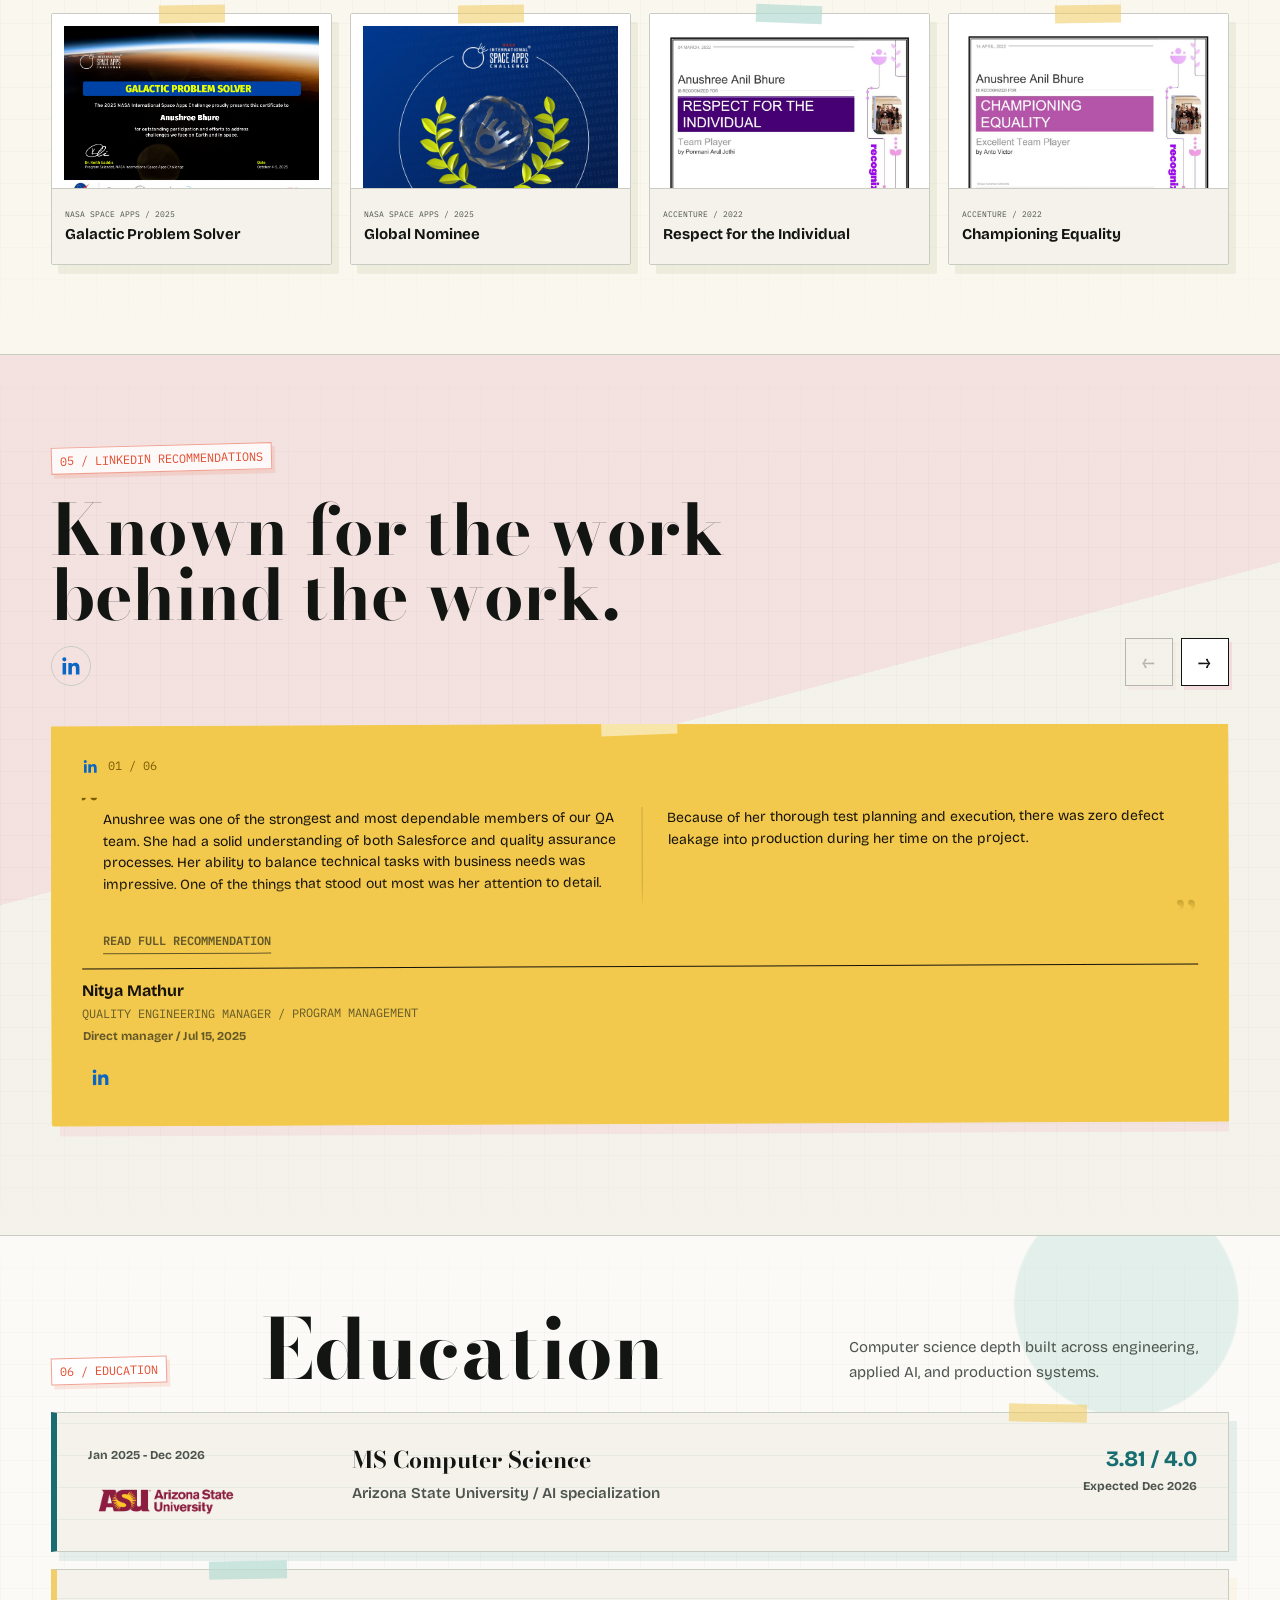
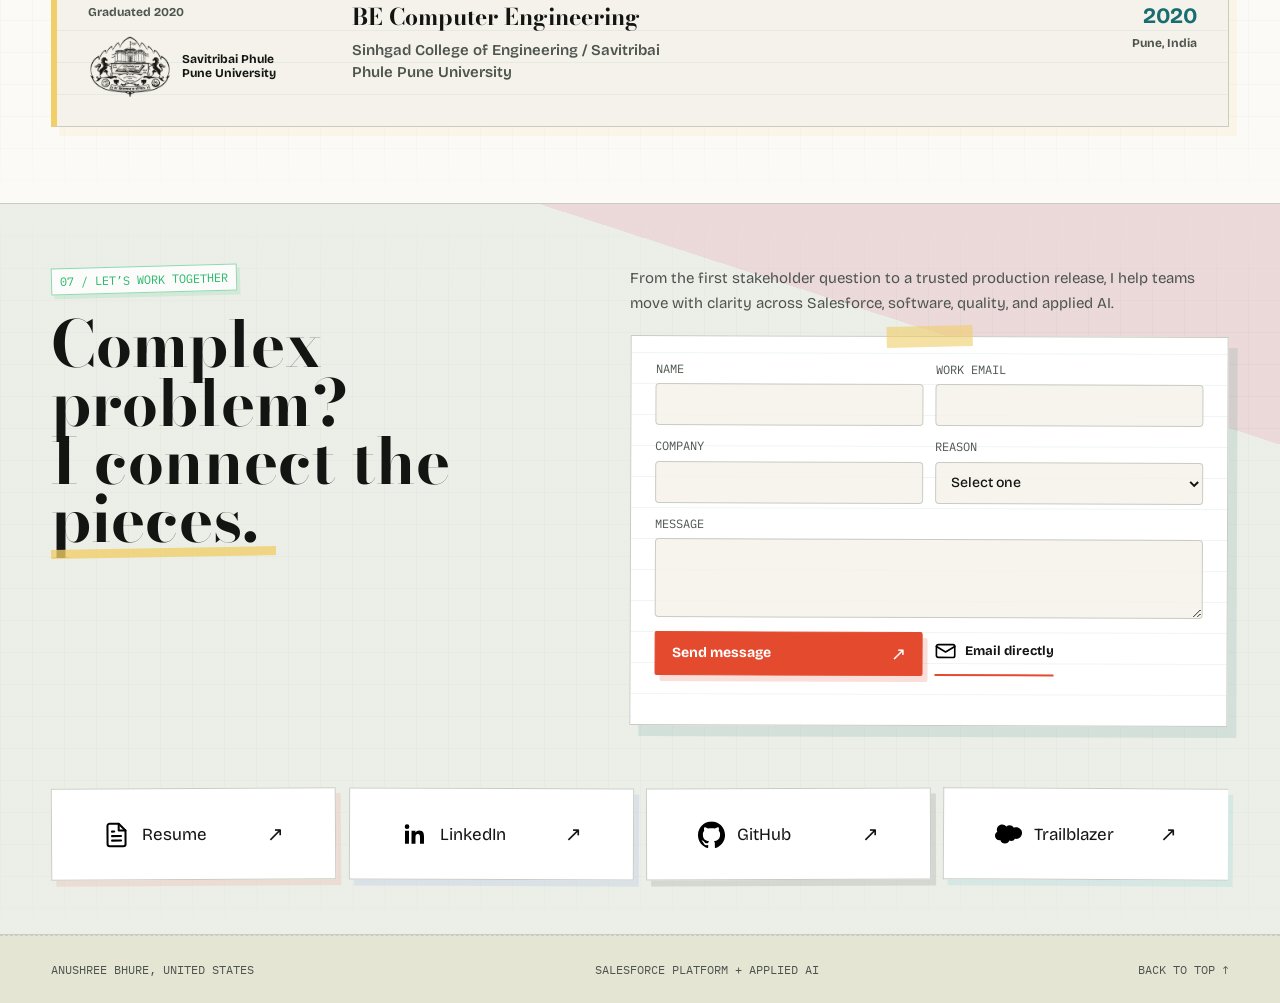
==== commit 5e623da6: "Refresh portfolio field-journal design" ====
--- a/index.html
+++ b/index.html
@@ -25,7 +25,7 @@
   <link rel="preconnect" href="https://fonts.googleapis.com">
   <link rel="preconnect" href="https://fonts.gstatic.com" crossorigin>
   <link href="https://fonts.googleapis.com/css2?family=Bodoni+Moda:ital,opsz,wght@0,6..96,700;1,6..96,700&amp;family=Bricolage+Grotesque:opsz,wght@12..96,400;12..96,500;12..96,600;12..96,700;12..96,800&amp;family=IBM+Plex+Mono:wght@400;500&amp;display=swap" rel="stylesheet">
-  <link rel="stylesheet" href="style.css?v=116">
+  <link rel="stylesheet" href="style.css?v=121">
   <script type="application/ld+json">
   {
     "@context": "https://schema.org",
@@ -97,12 +97,12 @@
   <main id="main">
     <section class="hero hero-introduction" id="top">
       <div class="hero-content">
-        <p class="hero-greeting">Hey, I am <strong>Anushree</strong></p>
+        <p class="hero-greeting"><span aria-hidden="true">✦</span> Hey, I am <strong>Anushree</strong></p>
         <h1 class="hero-primary-role">
-          <span>Salesforce Platform</span>
-          <span>Engineer.</span>
+          <span>Salesforce engineer.</span>
+          <span>Systems thinker.</span>
         </h1>
-        <p class="hero-positioning">I connect business context with disciplined engineering to build systems teams can rely on.</p>
+        <p class="hero-positioning">I turn complex business needs into dependable Salesforce platforms&mdash;then connect them with applied AI, cloud systems, and rigorous quality engineering.</p>
         <div class="hero-skill-showcase" aria-label="Rotating professional capabilities">
           <div class="hero-skill-topline">
             <span data-mode-label>Salesforce platform</span>
@@ -116,27 +116,29 @@
           </div>
           <div class="hero-skill-list" data-skill-list><span><img src="assets/logos/salesforce.svg" alt="">Apex</span><span><img src="assets/logos/salesforce.svg" alt="">LWC</span><span><img src="assets/logos/salesforce.svg" alt="">CPQ</span><span><img src="assets/logos/salesforce.svg" alt="">Flow</span><span><img src="assets/logos/salesforce.svg" alt="">Agentforce</span><span><img src="assets/logos/salesforce.svg" alt="">CRM architecture</span></div>
         </div>
-        <div class="hero-ownership" aria-label="Delivery process from requirements to production support with stakeholder alignment throughout">
-          <span>How I deliver</span>
-          <div class="hero-ownership-spectrum">
-            <small><b>01</b> Requirements</small>
-            <small><b>02</b> Design</small>
-            <small><b>03</b> Build</small>
-            <small><b>04</b> Validate</small>
-            <small><b>05</b> Release</small>
-            <small><b>06</b> Support</small>
-          </div>
-          <div class="hero-ownership-across"><span>Stakeholders stay aligned throughout</span></div>
+        <div class="hero-proof-notes" aria-label="Career highlights">
+          <span><strong>4 yrs</strong> enterprise delivery</span>
+          <span><strong>25%</strong> faster quote flow</span>
+          <span><strong>3&times;</strong> Salesforce certified</span>
         </div>
         <div class="hero-actions">
-          <a class="button button-primary" href="#work">View my work <span aria-hidden="true">&#8595;</span></a>
+          <a class="button button-primary" href="#work">Open the project journal <span aria-hidden="true">&#8595;</span></a>
           <a class="hero-email" href="mailto:anubhure98@gmail.com" aria-label="Email Anushree Bhure" title="Email Anushree"><svg viewBox="0 0 24 24" aria-hidden="true"><path d="M4 5h16a2 2 0 0 1 2 2v10a2 2 0 0 1-2 2H4a2 2 0 0 1-2-2V7a2 2 0 0 1 2-2Z"></path><path d="m22 7-10 6L2 7"></path></svg></a>
         </div>
       </div>
-      <figure class="hero-portrait" aria-label="Illustrated portrait of Anushree Bhure">
-        <div class="portrait-photo">
-          <img class="portrait-cartoon" src="assets/photo/anushree-memoji-bust-cutout.webp" alt="Cartoon portrait of Anushree Bhure" width="1100" height="1100" fetchpriority="high" decoding="async">
-        </div>
+      <figure class="hero-portrait" aria-label="A scrapbook-style introduction to Anushree Bhure">
+        <div class="portrait-sun" aria-hidden="true"></div>
+        <div class="portrait-polaroid">
+          <span class="portrait-tape" aria-hidden="true"></span>
+          <img src="assets/photo/anushree-striped-original.webp" alt="Anushree Bhure smiling" width="3024" height="4032" fetchpriority="high" decoding="async">
+          <p class="portrait-caption">The person behind the platform</p>
+        </div>
+        <div class="portrait-memoji" aria-hidden="true">
+          <img src="assets/photo/anushree-memoji-bust-cutout.webp" alt="" width="1100" height="1100" decoding="async">
+        </div>
+        <p class="portrait-note portrait-note-origin"><span>01</span> Nagpur <b aria-hidden="true">&#8594;</b> Arizona</p>
+        <p class="portrait-note portrait-note-chai"><span>After hours</span> chasing sunsets<br>&amp; warm cups of chai</p>
+        <span class="portrait-doodle" aria-hidden="true">✦</span>
       </figure>
     </section>
 
@@ -198,7 +200,7 @@
           <div class="experience-workflow"><div class="experience-workflow-heading"><strong>Graduate writing support workflow</strong><span>How I coached</span></div><div class="experience-workflow-tree"><span>Student goal</span><i aria-hidden="true"></i><span>Draft diagnosis</span><i aria-hidden="true"></i><span>Targeted feedback</span><i aria-hidden="true"></i><span>Revision strategy</span><i aria-hidden="true"></i><span>Stronger writing</span></div><div class="experience-workflow-tools"><span>Academic writing</span><span>TracCloud</span><span>Study Hub</span><span>Editing</span><span>Student coaching</span></div></div>
         </article>
         <article class="experience-row experience-row-secondary reveal" tabindex="0">
-          <div class="experience-meta"><div class="experience-date">Aug 2025 - Present</div><div class="experience-brand experience-brand-aramark"><img class="experience-logo experience-logo-aramark" src="assets/logos/aramark-wordmark.png" alt="Aramark"></div></div>
+          <div class="experience-meta"><div class="experience-date">Aug 2025 - Present</div><div class="experience-brand experience-brand-aramark"><img class="experience-logo experience-logo-aramark experience-logo-aramark-light" src="assets/logos/aramark-wordmark.png" alt="Aramark"><img class="experience-logo experience-logo-aramark experience-logo-aramark-dark" src="assets/logos/aramark-wordmark.png" alt="Aramark"></div></div>
           <div class="experience-role"><h3>Student Worker</h3><span class="experience-context">ASU Athletics events</span><span class="experience-explore">Explore workflow + tools</span></div>
           <div class="experience-detail"><p>Resolve real-time guest needs for 500+ attendees per game and coordinate digital point-of-sale fulfillment during peak event traffic.</p><span>Helped reduce wait times 30%, improve team efficiency 25%, and maintain accurate transactions across service and inventory systems.</span></div>
           <div class="experience-workflow"><div class="experience-workflow-heading"><strong>Live event operations workflow</strong><span>How I delivered</span></div><div class="experience-workflow-tree"><span>Guest request</span><i aria-hidden="true"></i><span>Digital POS</span><i aria-hidden="true"></i><span>Team fulfillment</span><i aria-hidden="true"></i><span>Transaction + inventory</span><i aria-hidden="true"></i><span>Resolved experience</span></div><div class="experience-workflow-tools"><span>Customer service</span><span>Point of sale</span><span>Order fulfillment</span><span>Inventory accuracy</span><span>Event operations</span></div></div>
--- a/style.css
+++ b/style.css
@@ -2980,3 +2980,879 @@
   .credential-item > span,
   .proof-evidence-copy { min-height: 82px; padding: 11px 10px; }
 }
+
+/* 10.0 field-journal refresh: recruiter clarity with a distinct personal voice. */
+:root {
+  --journal-aqua: #b8ddd5;
+  --journal-aqua-deep: #176d70;
+  --journal-yellow: #f1ce68;
+  --journal-olive: #7f8f43;
+  --journal-pink: #e96191;
+  --journal-shadow: #26352d;
+}
+
+[data-theme="dark"] {
+  --journal-aqua: #183f40;
+  --journal-aqua-deep: #7fd4cf;
+  --journal-yellow: #d3aa40;
+  --journal-olive: #a9bb66;
+  --journal-pink: #ff79a7;
+  --journal-shadow: #000;
+}
+
+body::before {
+  content: "";
+  position: fixed;
+  z-index: 0;
+  inset: 0;
+  pointer-events: none;
+  opacity: .22;
+  background-image:
+    radial-gradient(circle at 18% 22%, color-mix(in srgb, var(--journal-yellow) 35%, transparent) 0 1px, transparent 1.4px),
+    radial-gradient(circle at 72% 64%, color-mix(in srgb, var(--journal-aqua-deep) 18%, transparent) 0 1px, transparent 1.5px);
+  background-size: 23px 23px, 31px 31px;
+  mask-image: linear-gradient(to bottom, #000, transparent 92%);
+}
+
+.site-header {
+  box-shadow: 0 8px 30px color-mix(in srgb, var(--ink) 5%, transparent);
+}
+
+@media (min-width: 1051px) {
+  .desktop-nav { box-shadow: 3px 4px 0 color-mix(in srgb, var(--journal-aqua-deep) 15%, transparent); }
+  .desktop-nav a:first-child { color: var(--journal-aqua-deep); }
+  .site-header .header-cta {
+    border-color: var(--coral);
+    box-shadow: 3px 4px 0 color-mix(in srgb, var(--coral) 18%, transparent);
+  }
+}
+
+.hero {
+  min-height: max(720px, calc(100svh - 82px));
+  background:
+    linear-gradient(104deg, color-mix(in srgb, var(--paper) 92%, transparent) 0 52%, transparent 52%),
+    color-mix(in srgb, var(--journal-aqua) 60%, var(--paper));
+  border-bottom: 1px solid var(--ink);
+}
+
+.hero-content {
+  width: 53%;
+  max-width: 820px;
+  padding-top: clamp(42px, 5vh, 62px);
+  padding-bottom: 34px;
+}
+
+.hero-greeting {
+  margin-bottom: 13px;
+  display: inline-flex;
+  align-items: center;
+  gap: 9px;
+  font-size: clamp(19px, 1.7vw, 26px);
+}
+
+.hero-greeting > span { color: var(--journal-yellow); text-shadow: 0 0 0 var(--ink); }
+.hero-greeting strong { font-size: 1.15em; }
+
+.hero .hero-primary-role {
+  max-width: 760px;
+  font-size: clamp(57px, 6.1vw, 90px);
+  line-height: .9;
+  letter-spacing: -.055em;
+}
+
+.hero .hero-primary-role > span:first-child { font-weight: 800; }
+.hero .hero-primary-role > span:nth-child(2) {
+  width: max-content;
+  max-width: 100%;
+  margin-top: 12px;
+  padding: 3px 13px 10px 8px;
+  background: linear-gradient(transparent 55%, color-mix(in srgb, var(--journal-yellow) 90%, transparent) 55% 92%, transparent 92%);
+  font-family: "Bodoni Moda", Georgia, serif;
+  font-style: italic;
+  font-weight: 700;
+  letter-spacing: -.065em;
+}
+
+.hero-positioning {
+  max-width: 650px;
+  margin-top: 18px;
+  font-size: clamp(15px, 1.25vw, 18px);
+  line-height: 1.55;
+}
+
+.hero-skill-showcase {
+  width: min(100%, 650px);
+  margin-top: 16px;
+  padding: 11px 13px 12px;
+  border: 1px dashed color-mix(in srgb, var(--ink) 35%, transparent);
+  border-radius: 2px;
+  background: color-mix(in srgb, var(--paper-high) 73%, transparent);
+  box-shadow: 5px 6px 0 color-mix(in srgb, var(--journal-aqua-deep) 10%, transparent);
+  transform: rotate(-.25deg);
+}
+
+.hero-skill-showcase::before {
+  content: "CAPABILITY DECK";
+  position: absolute;
+  translate: 0 -21px;
+  padding: 3px 6px;
+  background: var(--paper);
+  color: var(--ink-soft);
+  font: 500 7px/1 "IBM Plex Mono", monospace;
+  letter-spacing: .08em;
+}
+
+.hero-skill-topline > span { color: var(--journal-aqua-deep); }
+.hero-mode-switcher .hero-tool.is-active {
+  border-color: var(--journal-aqua-deep);
+  background: var(--journal-aqua-deep);
+}
+
+.hero-proof-notes {
+  width: min(100%, 650px);
+  margin-top: 15px;
+  display: grid;
+  grid-template-columns: repeat(3, minmax(0, 1fr));
+  border-top: 1px solid var(--line);
+  border-bottom: 1px solid var(--line);
+}
+
+.hero-proof-notes span {
+  min-height: 59px;
+  padding: 10px 13px;
+  display: flex;
+  flex-direction: column;
+  justify-content: center;
+  gap: 3px;
+  border-right: 1px solid var(--line);
+  color: var(--ink-soft);
+  font: 500 9px/1.25 "IBM Plex Mono", monospace;
+  text-transform: uppercase;
+}
+
+.hero-proof-notes span:last-child { border-right: 0; }
+.hero-proof-notes strong { color: var(--ink); font: 800 17px/1 "Bricolage Grotesque", Arial, sans-serif; text-transform: none; }
+.hero-proof-notes span:nth-child(1) strong { color: var(--coral); }
+.hero-proof-notes span:nth-child(2) strong { color: var(--journal-aqua-deep); }
+.hero-proof-notes span:nth-child(3) strong { color: var(--journal-olive); }
+
+.hero-ownership { display: none; }
+.hero-proof-notes + .hero-actions { margin-top: 15px; }
+.hero .button-primary {
+  min-height: 52px;
+  border: 1px solid color-mix(in srgb, var(--coral) 85%, #000);
+  border-radius: 2px;
+  background: var(--coral);
+  box-shadow: 5px 6px 0 color-mix(in srgb, var(--coral) 22%, transparent);
+  font-size: 13px;
+  transition: transform .2s ease, box-shadow .2s ease;
+}
+.hero .button-primary:hover,
+.hero .button-primary:focus-visible { transform: translate(-2px, -2px) rotate(-.5deg); box-shadow: 8px 9px 0 color-mix(in srgb, var(--coral) 22%, transparent); outline: none; }
+.hero-email { width: 52px; height: 52px; border-radius: 2px; background: var(--paper-high); box-shadow: 4px 5px 0 color-mix(in srgb, var(--ink) 11%, transparent); }
+
+.hero .hero-portrait,
+[data-theme="dark"] .hero .hero-portrait {
+  top: 3%;
+  right: 2%;
+  bottom: 3%;
+  width: 43%;
+  border: 1px solid color-mix(in srgb, var(--ink) 65%, transparent);
+  border-radius: 3px;
+  overflow: hidden;
+  background:
+    linear-gradient(120deg, transparent 0 54%, color-mix(in srgb, var(--journal-yellow) 75%, transparent) 54% 55%, transparent 55%),
+    repeating-linear-gradient(0deg, transparent 0 27px, color-mix(in srgb, var(--ink) 6%, transparent) 27px 28px),
+    color-mix(in srgb, var(--journal-aqua) 84%, var(--paper));
+  box-shadow: 12px 14px 0 color-mix(in srgb, var(--journal-aqua-deep) 18%, transparent);
+  transform: rotate(.35deg);
+}
+
+.hero .hero-portrait::before,
+.hero .hero-portrait::after { display: none !important; content: none !important; }
+
+.portrait-sun {
+  position: absolute;
+  top: -8%;
+  right: -5%;
+  width: 37%;
+  aspect-ratio: 1;
+  border-radius: 50%;
+  background: var(--journal-yellow);
+  box-shadow: 0 0 0 16px color-mix(in srgb, var(--journal-yellow) 19%, transparent);
+}
+
+.portrait-polaroid {
+  position: absolute;
+  z-index: 2;
+  top: 8%;
+  left: 10%;
+  width: 55%;
+  height: 73%;
+  margin: 0;
+  padding: 12px 12px 51px;
+  border: 1px solid #d4d0c7;
+  background: #fffdfa;
+  box-shadow: 10px 14px 22px rgba(30, 47, 40, .2);
+  transform: rotate(-3deg);
+}
+
+.portrait-polaroid img { width: 100%; height: 100%; object-fit: cover; object-position: 50% 25%; }
+.portrait-caption {
+  position: absolute;
+  inset: auto 12px 13px;
+  margin: 0;
+  color: #1f2924;
+  font: 600 clamp(11px, 1vw, 14px)/1.2 "IBM Plex Mono", monospace;
+  text-align: center;
+}
+
+.portrait-tape {
+  position: absolute;
+  z-index: 3;
+  top: -14px;
+  left: 50%;
+  width: 90px;
+  height: 31px;
+  background: color-mix(in srgb, var(--journal-yellow) 72%, transparent);
+  box-shadow: inset 0 0 0 1px rgba(90, 73, 28, .08);
+  transform: translateX(-50%) rotate(3deg);
+}
+
+.portrait-memoji {
+  position: absolute;
+  z-index: 3;
+  right: -4%;
+  bottom: -5%;
+  width: 53%;
+  aspect-ratio: 1;
+  filter: drop-shadow(0 13px 12px rgba(27, 54, 46, .2));
+}
+.portrait-memoji img { width: 100%; height: 100%; object-fit: contain; }
+
+.portrait-note {
+  position: absolute;
+  z-index: 5;
+  margin: 0;
+  padding: 10px 12px;
+  border: 1px solid rgba(30, 35, 28, .7);
+  color: #1c241f;
+  font: 600 10px/1.45 "IBM Plex Mono", monospace;
+  text-transform: uppercase;
+  box-shadow: 5px 6px 0 rgba(33, 53, 43, .15);
+}
+.portrait-note span { display: block; margin-bottom: 3px; font-size: 7px; opacity: .62; }
+.portrait-note-origin { top: 8%; right: 5%; background: #fffdf5; transform: rotate(2.5deg); }
+.portrait-note-chai { right: 7%; bottom: 27%; background: var(--journal-yellow); transform: rotate(-2deg); }
+.portrait-doodle {
+  position: absolute;
+  z-index: 1;
+  left: 4%;
+  bottom: 4%;
+  color: var(--journal-pink);
+  font-size: 72px;
+  line-height: 1;
+  transform: rotate(-17deg);
+}
+
+/* Carry the handmade system through the proof-heavy sections. */
+.work-section {
+  position: relative;
+  overflow: hidden;
+  background:
+    linear-gradient(color-mix(in srgb, var(--journal-yellow) 13%, transparent), transparent 420px),
+    var(--paper-high);
+}
+.work-section::before {
+  content: "SELECTED / TESTED / SHIPPED";
+  position: absolute;
+  top: 38px;
+  right: -42px;
+  padding: 8px 55px;
+  background: var(--journal-yellow);
+  color: #302814;
+  font: 600 8px/1 "IBM Plex Mono", monospace;
+  letter-spacing: .12em;
+  transform: rotate(7deg);
+}
+
+.section-index,
+.credentials-heading .section-index,
+.education-label .section-index {
+  width: max-content;
+  padding: 5px 8px;
+  border: 1px solid color-mix(in srgb, currentColor 52%, transparent);
+  background: color-mix(in srgb, var(--paper-high) 80%, transparent);
+  box-shadow: 3px 4px 0 color-mix(in srgb, currentColor 12%, transparent);
+  transform: rotate(-1.5deg);
+}
+
+.atlas-card {
+  position: relative;
+  border-radius: 2px;
+  overflow: visible;
+  box-shadow: 8px 10px 0 color-mix(in srgb, var(--journal-aqua-deep) 10%, transparent);
+}
+.atlas-card::before {
+  content: "";
+  position: absolute;
+  z-index: 2;
+  top: -9px;
+  left: 24px;
+  width: 72px;
+  height: 18px;
+  background: color-mix(in srgb, var(--journal-yellow) 58%, transparent);
+  transform: rotate(-2deg);
+}
+.atlas-card:nth-child(2)::before { left: auto; right: 32px; background: color-mix(in srgb, var(--journal-aqua) 78%, transparent); transform: rotate(2deg); }
+.atlas-card:nth-child(3)::before { background: color-mix(in srgb, var(--journal-pink) 48%, transparent); }
+.atlas-card:nth-child(4)::before { left: auto; right: 34px; background: color-mix(in srgb, var(--journal-olive) 54%, transparent); }
+.atlas-card:hover { transform: translate(-3px, -6px) rotate(-.35deg); box-shadow: 13px 16px 0 color-mix(in srgb, var(--coral) 13%, transparent); }
+.atlas-card:nth-child(even):hover { transform: translate(3px, -6px) rotate(.35deg); }
+.atlas-card-heading span { color: var(--journal-aqua-deep); }
+
+.capability-group { position: relative; overflow: hidden; }
+.capability-group::after {
+  content: attr(data-note);
+  position: absolute;
+  right: -28px;
+  bottom: 17px;
+  width: 94px;
+  height: 13px;
+  background: color-mix(in srgb, var(--capability-accent) 25%, transparent);
+  transform: rotate(-38deg);
+}
+
+.credential-item,
+.proof-evidence-card { border-radius: 2px; }
+.recommendation-card { border-radius: 2px; }
+.education-row:nth-child(odd) { background: color-mix(in srgb, var(--journal-aqua) 8%, transparent); }
+
+@media (min-width: 761px) and (max-width: 1120px) {
+  .hero { min-height: 760px; }
+  .hero-content { width: 55%; padding-right: 24px; }
+  .hero .hero-portrait { right: 1.5%; width: 42%; }
+  .hero .hero-primary-role { font-size: clamp(52px, 6.4vw, 70px); }
+  .hero-positioning { font-size: 15px; }
+  .portrait-polaroid { left: 7%; width: 58%; }
+  .portrait-note { font-size: 8px; }
+  .portrait-note-chai { right: 3%; }
+}
+
+@media (max-width: 760px) {
+  body::before { opacity: .13; }
+  .hero { min-height: 970px; background: color-mix(in srgb, var(--paper) 90%, var(--journal-aqua)); }
+  .hero .hero-portrait,
+  [data-theme="dark"] .hero .hero-portrait {
+    top: 18px;
+    left: 18px;
+    right: 18px;
+    width: auto;
+    height: 330px;
+    box-shadow: 7px 8px 0 color-mix(in srgb, var(--journal-aqua-deep) 18%, transparent);
+  }
+  .portrait-polaroid { top: 7%; left: 8%; width: 45%; height: 78%; padding: 7px 7px 34px; }
+  .portrait-caption { inset: auto 6px 9px; font-size: 8px; }
+  .portrait-tape { width: 62px; height: 21px; top: -10px; }
+  .portrait-memoji { right: 2%; bottom: -6%; width: 50%; }
+  .portrait-note-origin { top: 8%; right: 4%; padding: 7px 8px; font-size: 7px; }
+  .portrait-note-chai { display: none; }
+  .portrait-doodle { left: 52%; bottom: 3%; font-size: 42px; }
+  .portrait-sun { width: 35%; }
+  .hero-content {
+    width: 100%;
+    min-height: 970px;
+    padding: 375px var(--pad) 26px;
+  }
+  .hero-greeting { margin-bottom: 10px; font-size: 19px; }
+  .hero .hero-primary-role { font-size: clamp(42px, 12.5vw, 54px); line-height: .92; }
+  .hero .hero-primary-role > span:first-child { font-size: clamp(38px, 11vw, 48px); white-space: normal; }
+  .hero .hero-primary-role > span:nth-child(2) { margin-top: 8px; padding-bottom: 6px; }
+  .hero-positioning { margin-top: 12px; font-size: 14px; line-height: 1.48; }
+  .hero-skill-showcase { margin-top: 15px; padding: 10px 9px; transform: none; }
+  .hero-skill-showcase::before { display: none; }
+  .hero-skill-topline { align-items: center; flex-direction: row; gap: 8px; }
+  .hero-mode-switcher .hero-tool { width: 34px; height: 34px; min-width: 34px; }
+  .hero-skill-list { margin-top: 8px; overflow-x: auto; flex-wrap: nowrap; }
+  .hero-skill-list span { flex: 0 0 auto; padding: 6px 8px; font-size: 10px; }
+  .hero-proof-notes { margin-top: 12px; }
+  .hero-proof-notes span { min-height: 55px; padding: 8px 6px; font-size: 7px; }
+  .hero-proof-notes strong { font-size: 14px; }
+  .hero-proof-notes + .hero-actions { margin-top: 12px; }
+  .hero .button-primary { min-height: 47px; padding: 0 15px; font-size: 11px; }
+  .hero-email { width: 47px; height: 47px; }
+  .work-section::before { display: none; }
+  .section-index,
+  .credentials-heading .section-index,
+  .education-label .section-index { transform: none; }
+  .atlas-card { box-shadow: 5px 6px 0 color-mix(in srgb, var(--journal-aqua-deep) 10%, transparent); }
+}
+
+@media (prefers-reduced-motion: reduce) {
+  .hero-skill-showcase,
+  .hero .hero-portrait,
+  .portrait-polaroid,
+  .portrait-note,
+  .atlas-card,
+  .section-index { transform: none; }
+}
+
+/* 10.1 — carry the field-journal language through the complete story. */
+.experience-section,
+.capabilities-section,
+.credentials-section,
+.recommendations-section,
+.education-section,
+.contact-section { position: relative; isolation: isolate; overflow: hidden; }
+
+.experience-section::before,
+.capabilities-section::before,
+.credentials-section::before,
+.recommendations-section::before,
+.education-section::before,
+.contact-section::before {
+  content: "";
+  position: absolute;
+  z-index: -1;
+  inset: 0;
+  pointer-events: none;
+  background-image:
+    linear-gradient(90deg, color-mix(in srgb, var(--ink) 4%, transparent) 1px, transparent 1px),
+    linear-gradient(color-mix(in srgb, var(--ink) 4%, transparent) 1px, transparent 1px);
+  background-size: 32px 32px;
+  mask-image: linear-gradient(to bottom, transparent, #000 14%, #000 86%, transparent);
+  opacity: .55;
+}
+
+/* Experience / collected field notes. */
+.experience-section {
+  padding-bottom: clamp(64px, 8vw, 110px);
+  background:
+    radial-gradient(circle at 93% 11%, color-mix(in srgb, var(--journal-pink) 13%, transparent) 0 8%, transparent 8.2%),
+    linear-gradient(155deg, color-mix(in srgb, var(--journal-aqua) 14%, var(--paper)) 0 34%, var(--paper) 34%);
+}
+
+.experience-list { display: grid; gap: 17px; }
+.experience-row,
+.experience-row-secondary {
+  position: relative;
+  margin: 0;
+  padding: 30px 30px 28px;
+  border: 1px solid var(--line);
+  border-left: 6px solid var(--journal-aqua-deep);
+  border-radius: 2px;
+  background: color-mix(in srgb, var(--paper-high) 91%, transparent);
+  box-shadow: 8px 9px 0 color-mix(in srgb, var(--journal-aqua-deep) 9%, transparent);
+  transition: transform .28s ease, box-shadow .28s ease, border-color .28s ease;
+}
+.experience-row:nth-child(2) { border-left-color: var(--journal-yellow); }
+.experience-row:nth-child(3) { border-left-color: var(--journal-pink); }
+.experience-row:nth-child(4) { border-left-color: var(--coral); }
+.experience-row:nth-child(5) { border-left-color: var(--journal-olive); }
+.experience-row:hover,
+.experience-row:focus-within {
+  transform: translate(-2px, -3px) rotate(-.1deg);
+  box-shadow: 12px 14px 0 color-mix(in srgb, var(--journal-aqua-deep) 11%, transparent);
+}
+.experience-row::before {
+  content: "";
+  position: absolute;
+  top: -9px;
+  left: clamp(25px, 13%, 155px);
+  width: 88px;
+  height: 18px;
+  background: color-mix(in srgb, var(--journal-yellow) 59%, transparent);
+  transform: rotate(-1deg);
+}
+.experience-row:nth-child(even)::before { left: auto; right: clamp(25px, 12%, 150px); background: color-mix(in srgb, var(--journal-aqua) 72%, transparent); transform: rotate(1.5deg); }
+.experience-date {
+  width: max-content;
+  padding: 5px 8px;
+  border: 1px dashed color-mix(in srgb, var(--ink) 30%, transparent);
+  background: color-mix(in srgb, var(--journal-yellow) 16%, transparent);
+}
+.experience-role h3 { font-family: "Bodoni Moda", Georgia, serif; font-size: clamp(25px, 2.3vw, 34px); line-height: 1.02; }
+.experience-detail > span { color: var(--journal-aqua-deep); font-weight: 700; }
+.experience-workflow {
+  border-style: dashed;
+  border-radius: 2px;
+  background:
+    repeating-linear-gradient(0deg, transparent 0 25px, color-mix(in srgb, var(--journal-aqua-deep) 8%, transparent) 25px 26px),
+    color-mix(in srgb, var(--journal-aqua) 9%, var(--paper-high));
+}
+.experience-workflow-tools span { background: var(--paper-high); }
+
+/* A dedicated light-on-red Aramark lockup for dark mode. */
+.experience-logo-aramark-dark { display: none; }
+[data-theme="dark"] .experience-logo-aramark-light { display: none; }
+[data-theme="dark"] .experience-logo-aramark-dark {
+  display: block;
+  filter: grayscale(1) brightness(0) invert(1);
+}
+[data-theme="dark"] .experience-brand-aramark {
+  width: 184px;
+  min-height: 58px;
+  padding: 9px 12px;
+  border: 1px solid #f32a49;
+  border-radius: 2px;
+  background: #d7193f;
+  box-shadow: 5px 6px 0 rgba(215, 25, 63, .22);
+  overflow: hidden;
+}
+[data-theme="dark"] .experience-brand-aramark .experience-logo-aramark { width: 158px; height: 38px; }
+
+/* Capabilities / swatch cards. */
+.capabilities-section {
+  padding-bottom: clamp(68px, 8vw, 105px);
+  background:
+    linear-gradient(12deg, transparent 0 86%, color-mix(in srgb, var(--journal-aqua) 25%, transparent) 86%),
+    color-mix(in srgb, var(--journal-aqua) 12%, var(--paper));
+}
+.capability-groups {
+  gap: 14px;
+  border: 0;
+}
+.capability-group,
+.capability-group:nth-child(even),
+.capability-group:nth-child(n+4) {
+  position: relative;
+  min-height: 246px;
+  padding: 29px 24px 25px;
+  border: 1px solid var(--line);
+  border-top: 1px solid var(--line);
+  border-right: 1px solid var(--line);
+  background: var(--paper-high);
+  box-shadow: 6px 8px 0 color-mix(in srgb, var(--capability-accent) 13%, transparent);
+  transform: rotate(-.35deg);
+}
+.capability-group:nth-child(even) { transform: rotate(.35deg); }
+.capability-group::after {
+  content: "";
+  position: absolute;
+  top: -9px;
+  right: 22px;
+  bottom: auto;
+  width: 70px;
+  height: 18px;
+  background: color-mix(in srgb, var(--capability-accent) 32%, transparent);
+  transform: rotate(2deg);
+}
+.capability-group:hover {
+  background: color-mix(in srgb, var(--capability-accent) 7%, var(--paper-high));
+  transform: translateY(-5px) rotate(0);
+}
+.capability-group > span {
+  width: 33px;
+  height: 33px;
+  display: grid;
+  place-items: center;
+  border: 1px solid var(--capability-accent);
+  border-radius: 50%;
+  color: var(--capability-accent);
+}
+.capability-group > img { margin-top: 22px; }
+.capability-group h3 { margin-top: 18px; }
+.cert-line {
+  margin-top: 23px;
+  padding: 21px 25px;
+  border: 1px solid color-mix(in srgb, var(--journal-yellow) 65%, var(--line));
+  background: color-mix(in srgb, var(--journal-yellow) 26%, var(--paper-high));
+  box-shadow: 7px 8px 0 color-mix(in srgb, var(--journal-yellow) 16%, transparent);
+  transform: rotate(-.25deg);
+}
+
+/* Verified proof / pinned evidence board. */
+.credentials-section {
+  background:
+    radial-gradient(circle at 7% 18%, color-mix(in srgb, var(--journal-yellow) 24%, transparent) 0 6%, transparent 6.2%),
+    color-mix(in srgb, var(--journal-yellow) 6%, var(--paper-high));
+}
+.credential-gallery,
+.proof-evidence { gap: 18px; }
+.credential-item,
+.proof-evidence-card {
+  position: relative;
+  overflow: visible;
+  background: var(--paper-high);
+  box-shadow: 7px 9px 0 color-mix(in srgb, var(--journal-olive) 10%, transparent);
+}
+.credential-item::before,
+.proof-evidence-card::before {
+  content: "";
+  position: absolute;
+  z-index: 3;
+  top: -9px;
+  left: 50%;
+  width: 66px;
+  height: 18px;
+  background: color-mix(in srgb, var(--journal-yellow) 58%, transparent);
+  transform: translateX(-50%) rotate(-1deg);
+}
+.credential-item:nth-child(even)::before,
+.proof-evidence-card:nth-child(even)::before { background: color-mix(in srgb, var(--journal-aqua) 72%, transparent); transform: translateX(-50%) rotate(2deg); }
+.credential-item img,
+.proof-evidence-media { border-radius: 1px 1px 0 0; }
+.credential-item:hover,
+.proof-evidence-card:hover,
+.proof-evidence-card:focus-visible { box-shadow: 13px 15px 0 color-mix(in srgb, var(--coral) 14%, transparent); }
+.credential-signals {
+  margin-top: 25px;
+  border: 1px dashed var(--line);
+  background: color-mix(in srgb, var(--journal-olive) 6%, var(--paper));
+}
+
+/* Recommendations / note cards pinned to a soft pink board. */
+.recommendations-section {
+  background:
+    linear-gradient(165deg, color-mix(in srgb, var(--journal-pink) 11%, var(--paper)) 0 45%, var(--paper) 45%);
+}
+.recommendation-card {
+  position: relative;
+  overflow: visible;
+  border-radius: 2px;
+  background: var(--paper-high);
+  box-shadow: 8px 10px 0 color-mix(in srgb, var(--journal-pink) 10%, transparent);
+  transform: rotate(-.25deg);
+}
+.recommendation-card:nth-child(even) { transform: rotate(.25deg); }
+.recommendation-card::before {
+  content: "";
+  position: absolute;
+  top: -10px;
+  left: 50%;
+  width: 76px;
+  height: 20px;
+  background: color-mix(in srgb, var(--journal-aqua) 72%, transparent);
+  transform: translateX(-50%) rotate(-2deg);
+}
+.recommendation-card:first-child::before { background: color-mix(in srgb, #fff 52%, transparent); }
+.recommendation-card:nth-child(4)::before { background: color-mix(in srgb, var(--journal-yellow) 66%, transparent); }
+.recommendation-card:hover { transform: translateY(-8px) rotate(0); }
+.recommendation-controls button { background: var(--paper-high); box-shadow: 3px 4px 0 color-mix(in srgb, var(--journal-pink) 15%, transparent); }
+
+/* Education / two notebook entries. */
+.education-section {
+  background:
+    radial-gradient(circle at 88% 12%, color-mix(in srgb, var(--journal-aqua) 38%, transparent) 0 9%, transparent 9.2%),
+    var(--paper-high);
+}
+.education-list { display: grid; gap: 17px; }
+.education-row,
+.education-row:nth-child(odd) {
+  position: relative;
+  margin: 0;
+  padding: 29px 31px;
+  border: 1px solid var(--line);
+  border-left: 6px solid var(--journal-aqua-deep);
+  border-bottom: 1px solid var(--line);
+  background:
+    repeating-linear-gradient(0deg, transparent 0 31px, color-mix(in srgb, var(--journal-aqua-deep) 6%, transparent) 31px 32px),
+    var(--paper);
+  box-shadow: 8px 9px 0 color-mix(in srgb, var(--journal-aqua-deep) 9%, transparent);
+}
+.education-row:nth-child(2) { border-left-color: var(--journal-yellow); box-shadow: 8px 9px 0 color-mix(in srgb, var(--journal-yellow) 12%, transparent); }
+.education-row::before {
+  content: "";
+  position: absolute;
+  top: -9px;
+  right: 12%;
+  width: 78px;
+  height: 18px;
+  background: color-mix(in srgb, var(--journal-yellow) 60%, transparent);
+  transform: rotate(1deg);
+}
+.education-row:nth-child(2)::before { left: 13%; right: auto; background: color-mix(in srgb, var(--journal-aqua) 72%, transparent); transform: rotate(-1deg); }
+.education-degree h3 { font-family: "Bodoni Moda", Georgia, serif; }
+.education-detail strong { color: var(--journal-aqua-deep); }
+
+/* Contact / a final postcard instead of a separate visual language. */
+.contact-section {
+  background:
+    linear-gradient(18deg, transparent 0 79%, color-mix(in srgb, var(--journal-pink) 15%, transparent) 79%),
+    color-mix(in srgb, var(--journal-aqua) 14%, var(--paper));
+}
+.contact-copy { position: relative; }
+.contact-heading h2 { position: relative; }
+.contact-heading h2::after {
+  content: "";
+  position: absolute;
+  left: 0;
+  bottom: -9px;
+  width: min(260px, 46%);
+  height: 9px;
+  background: color-mix(in srgb, var(--journal-yellow) 78%, transparent);
+  transform: rotate(-1deg);
+}
+.contact-form {
+  position: relative;
+  padding: 24px;
+  border: 1px solid var(--line);
+  background:
+    repeating-linear-gradient(0deg, transparent 0 30px, color-mix(in srgb, var(--journal-aqua-deep) 7%, transparent) 30px 31px),
+    var(--paper-high);
+  box-shadow: 9px 11px 0 color-mix(in srgb, var(--journal-aqua-deep) 11%, transparent);
+  transform: rotate(.2deg);
+}
+.contact-form::before {
+  content: "";
+  position: absolute;
+  top: -11px;
+  left: 50%;
+  width: 86px;
+  height: 21px;
+  background: color-mix(in srgb, var(--journal-yellow) 60%, transparent);
+  transform: translateX(-50%) rotate(-1.5deg);
+}
+.contact-form input,
+.contact-form select,
+.contact-form textarea { background: color-mix(in srgb, var(--paper) 82%, transparent); }
+.contact-form-actions button { border-radius: 2px; box-shadow: 5px 6px 0 color-mix(in srgb, var(--coral) 18%, transparent); }
+.contact-links {
+  gap: 12px;
+  padding: 0 var(--pad) 54px;
+  border: 0;
+}
+.contact-links a {
+  border: 1px solid var(--line);
+  background: var(--paper-high);
+  box-shadow: 5px 6px 0 color-mix(in srgb, var(--contact-accent) 10%, transparent);
+}
+.contact-links a:nth-child(1) { transform: rotate(-.35deg); }
+.contact-links a:nth-child(2) { transform: rotate(.25deg); }
+.contact-links a:nth-child(3) { transform: rotate(-.2deg); }
+.contact-links a:nth-child(4) { transform: rotate(.35deg); }
+.contact-links a:hover { transform: translateY(-4px) rotate(0); }
+.site-footer {
+  background: color-mix(in srgb, var(--journal-olive) 13%, var(--paper));
+  border-top: 1px dashed var(--line);
+}
+
+[data-theme="dark"] .experience-section,
+[data-theme="dark"] .capabilities-section,
+[data-theme="dark"] .credentials-section,
+[data-theme="dark"] .recommendations-section,
+[data-theme="dark"] .education-section,
+[data-theme="dark"] .contact-section { background-color: var(--paper); }
+[data-theme="dark"] .experience-row,
+[data-theme="dark"] .capability-group,
+[data-theme="dark"] .credential-item,
+[data-theme="dark"] .proof-evidence-card,
+[data-theme="dark"] .recommendation-card,
+[data-theme="dark"] .education-row,
+[data-theme="dark"] .contact-form,
+[data-theme="dark"] .contact-links a { background-color: var(--paper-high); }
+[data-theme="dark"] .experience-workflow-tools span { background: #1c1c1c; }
+[data-theme="dark"] .recommendation-card:first-child { background: #d5ad45; color: #0b0b0b; }
+[data-theme="dark"] .recommendation-card:nth-child(4) { background: #125d47; color: #f8fff9; }
+[data-theme="dark"] .education-detail strong,
+[data-theme="dark"] .experience-detail > span { color: var(--journal-aqua-deep); }
+
+@media (max-width: 1050px) {
+  .experience-row,
+  .experience-row-secondary { padding: 26px 24px; }
+  .capability-group,
+  .capability-group:nth-child(even),
+  .capability-group:nth-child(n+4) { transform: none; }
+}
+
+@media (max-width: 760px) {
+  .experience-list,
+  .education-list { gap: 14px; }
+  .experience-row,
+  .experience-row-secondary,
+  .education-row,
+  .education-row:nth-child(odd) { padding: 26px 20px; box-shadow: 5px 6px 0 color-mix(in srgb, var(--journal-aqua-deep) 9%, transparent); }
+  .experience-role h3 { font-size: 27px; }
+  .experience-workflow { background: color-mix(in srgb, var(--journal-aqua) 8%, var(--paper-high)); }
+  .experience-brand-aramark,
+  [data-theme="dark"] .experience-brand-aramark { width: 164px; }
+  .capability-groups { gap: 10px; }
+  .capability-group,
+  .capability-group:nth-child(even),
+  .capability-group:nth-child(n+4) { min-height: 220px; padding: 25px 20px; }
+  .credential-gallery,
+  .proof-evidence { gap: 13px; }
+  .recommendation-card,
+  .recommendation-card:nth-child(even) { transform: none; }
+  .contact-form { padding: 20px 16px; transform: none; }
+  .contact-links { padding-bottom: 42px; gap: 9px; }
+  .contact-links a,
+  .contact-links a:nth-child(n) { transform: none; }
+}
+
+@media (prefers-reduced-motion: reduce) {
+  .experience-row,
+  .capability-group,
+  .cert-line,
+  .recommendation-card,
+  .contact-form,
+  .contact-links a { transform: none; }
+}
+
+/* Let the watercolor trail live inside the journal background, never over copy. */
+:root {
+  --journal-canvas-paper: color-mix(in srgb, var(--paper) 58%, transparent);
+  --journal-canvas-paper-high: color-mix(in srgb, var(--paper-high) 62%, transparent);
+}
+[data-theme="dark"] {
+  --journal-canvas-paper: color-mix(in srgb, var(--paper) 72%, transparent);
+  --journal-canvas-paper-high: color-mix(in srgb, var(--paper-high) 76%, transparent);
+}
+
+.watercolor-cursor {
+  z-index: 0;
+  opacity: 1;
+  mix-blend-mode: multiply;
+  filter: saturate(1.75) contrast(1.22);
+}
+[data-theme="dark"] .watercolor-cursor {
+  opacity: .9;
+  mix-blend-mode: screen;
+  filter: saturate(1.4) contrast(1.12) brightness(1.04);
+}
+
+.hero {
+  background:
+    linear-gradient(104deg, var(--journal-canvas-paper) 0 52%, transparent 52%),
+    color-mix(in srgb, var(--journal-aqua) 56%, transparent);
+}
+.work-section {
+  background:
+    linear-gradient(color-mix(in srgb, var(--journal-yellow) 13%, transparent), transparent 420px),
+    var(--journal-canvas-paper-high);
+}
+.experience-section {
+  background:
+    radial-gradient(circle at 93% 11%, color-mix(in srgb, var(--journal-pink) 13%, transparent) 0 8%, transparent 8.2%),
+    linear-gradient(155deg, color-mix(in srgb, var(--journal-aqua) 14%, var(--journal-canvas-paper)) 0 34%, var(--journal-canvas-paper) 34%);
+}
+.capabilities-section {
+  background:
+    linear-gradient(12deg, transparent 0 86%, color-mix(in srgb, var(--journal-aqua) 25%, transparent) 86%),
+    linear-gradient(color-mix(in srgb, var(--journal-aqua) 12%, var(--journal-canvas-paper)), color-mix(in srgb, var(--journal-aqua) 12%, var(--journal-canvas-paper)));
+}
+.credentials-section {
+  background:
+    radial-gradient(circle at 7% 18%, color-mix(in srgb, var(--journal-yellow) 24%, transparent) 0 6%, transparent 6.2%),
+    linear-gradient(color-mix(in srgb, var(--journal-yellow) 6%, var(--journal-canvas-paper-high)), color-mix(in srgb, var(--journal-yellow) 6%, var(--journal-canvas-paper-high)));
+}
+.recommendations-section {
+  background: linear-gradient(165deg, color-mix(in srgb, var(--journal-pink) 11%, var(--journal-canvas-paper)) 0 45%, var(--journal-canvas-paper) 45%);
+}
+.education-section {
+  background:
+    radial-gradient(circle at 88% 12%, color-mix(in srgb, var(--journal-aqua) 38%, transparent) 0 9%, transparent 9.2%),
+    linear-gradient(var(--journal-canvas-paper-high), var(--journal-canvas-paper-high));
+}
+.contact-section {
+  background:
+    linear-gradient(18deg, transparent 0 79%, color-mix(in srgb, var(--journal-pink) 15%, transparent) 79%),
+    linear-gradient(color-mix(in srgb, var(--journal-aqua) 14%, var(--journal-canvas-paper)), color-mix(in srgb, var(--journal-aqua) 14%, var(--journal-canvas-paper)));
+}
+.site-footer { background: color-mix(in srgb, var(--journal-olive) 13%, var(--journal-canvas-paper)); }
+[data-theme="dark"] .experience-section,
+[data-theme="dark"] .capabilities-section,
+[data-theme="dark"] .credentials-section,
+[data-theme="dark"] .recommendations-section,
+[data-theme="dark"] .education-section,
+[data-theme="dark"] .contact-section { background-color: transparent; }
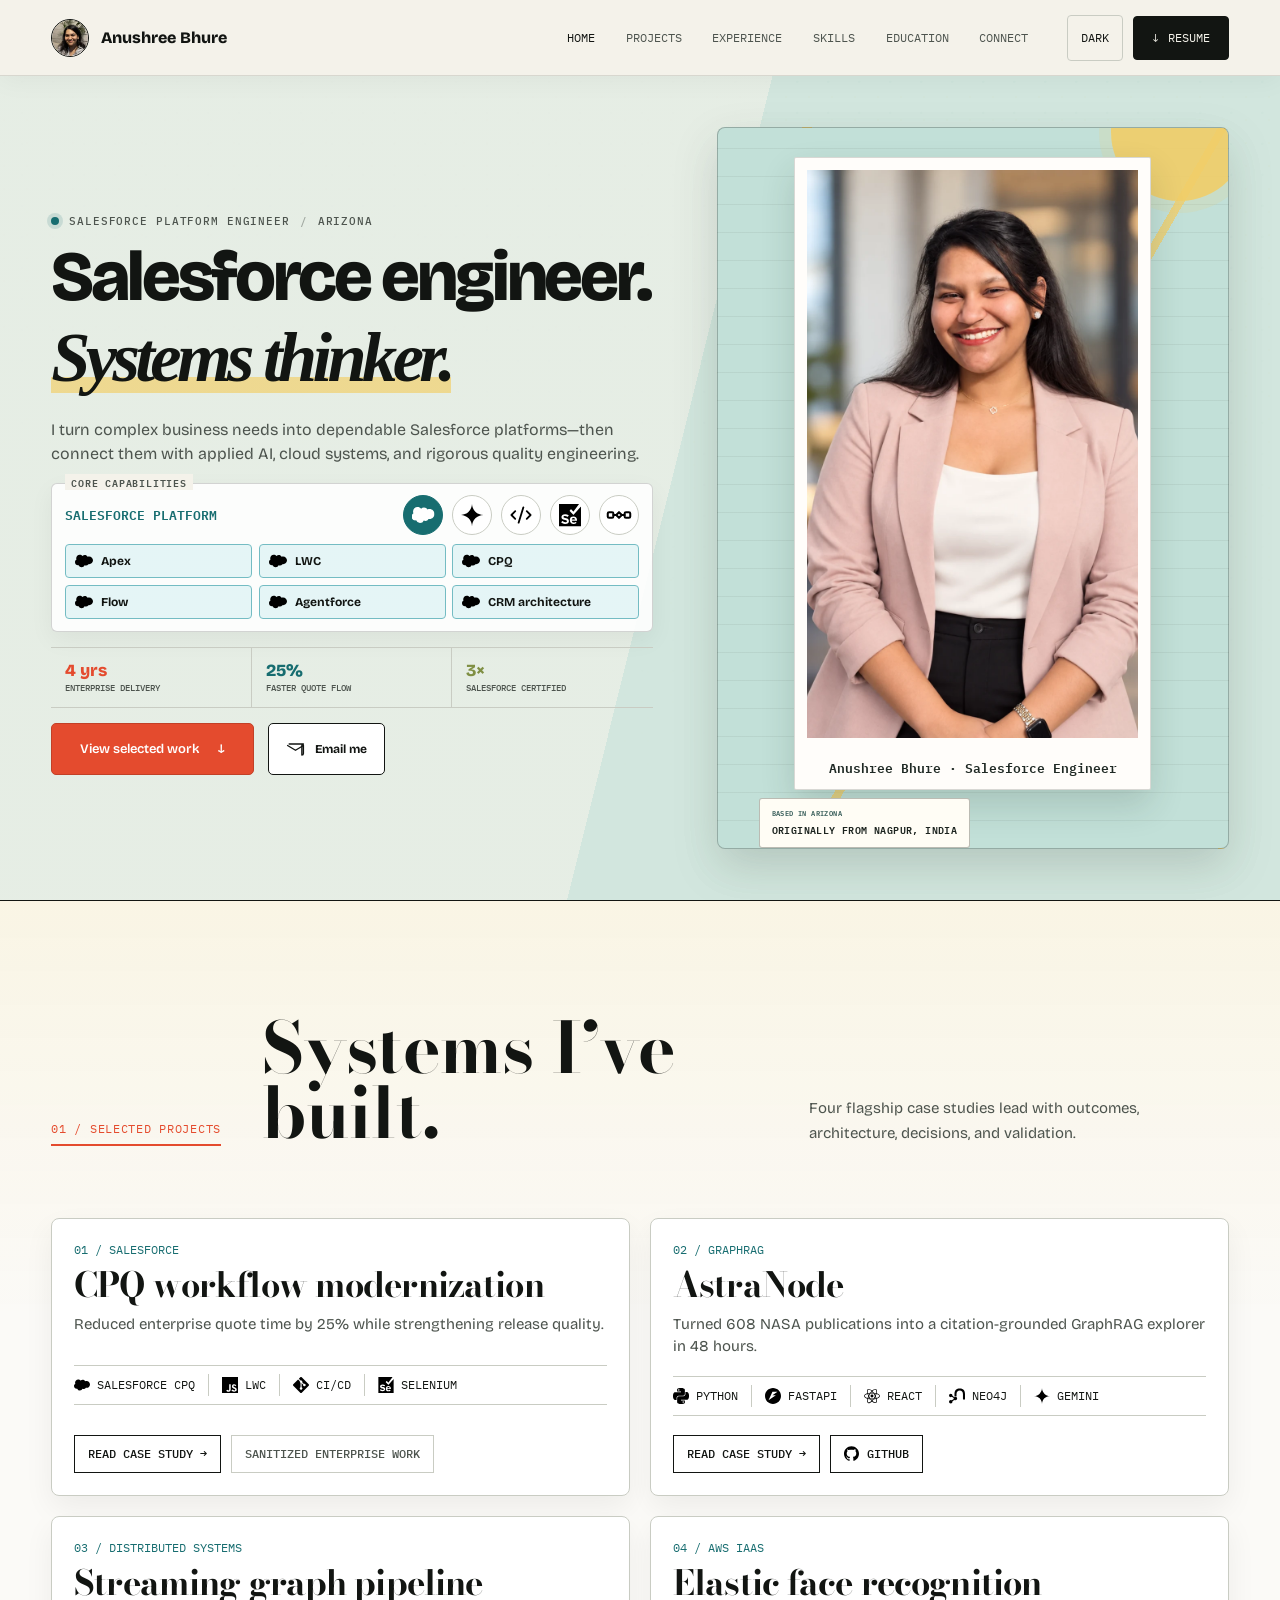
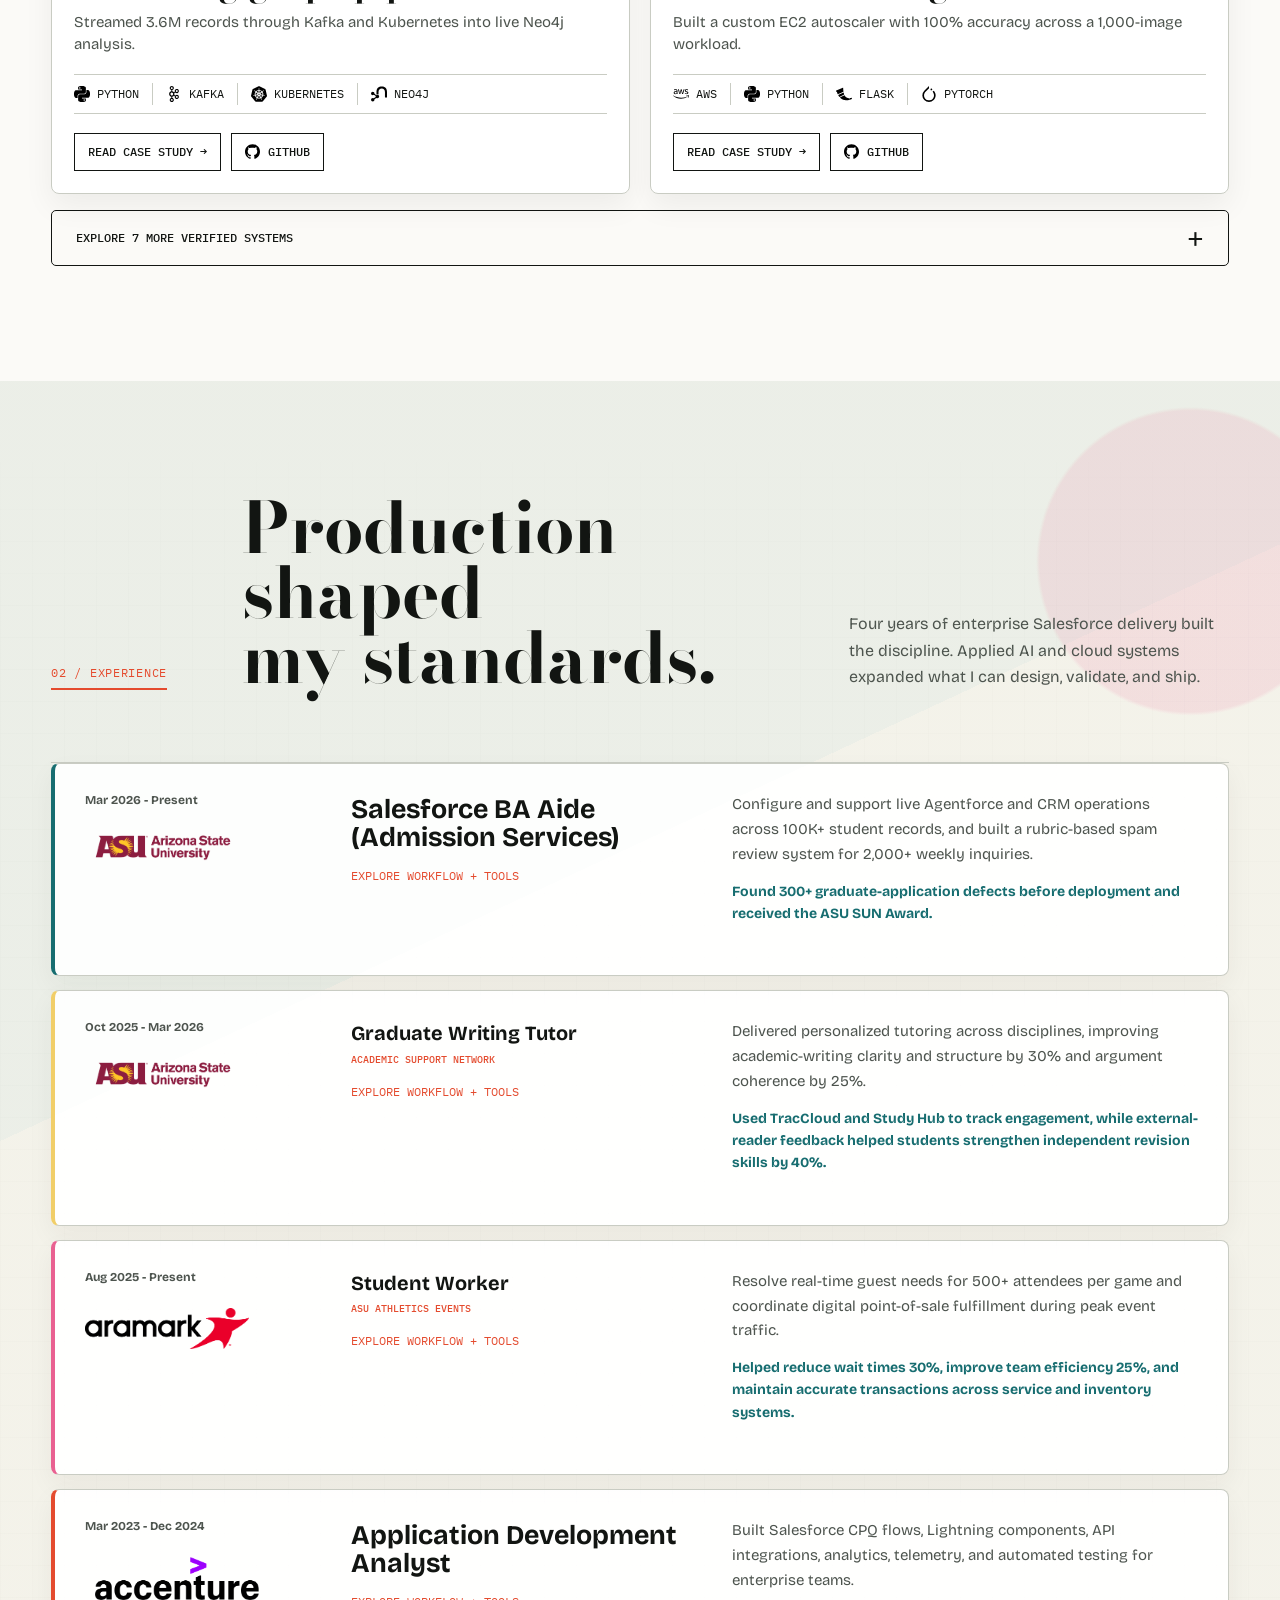
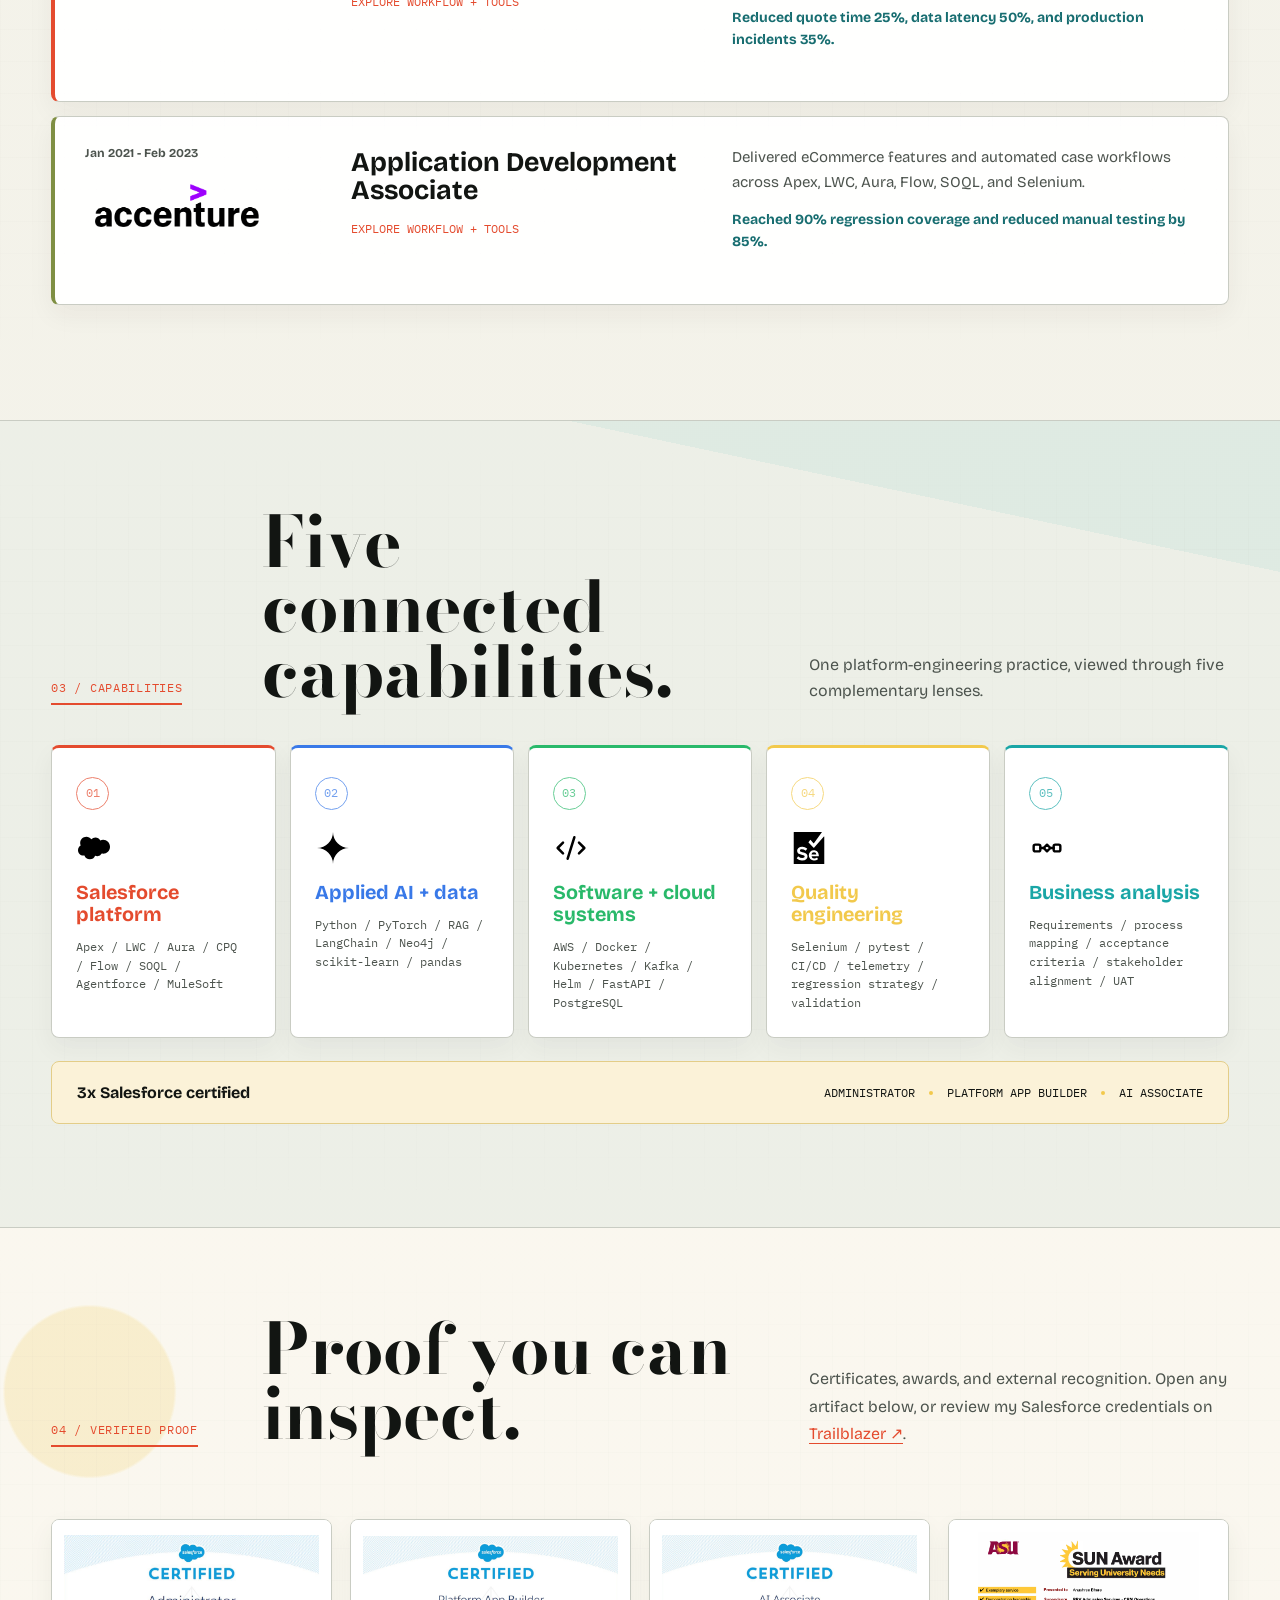
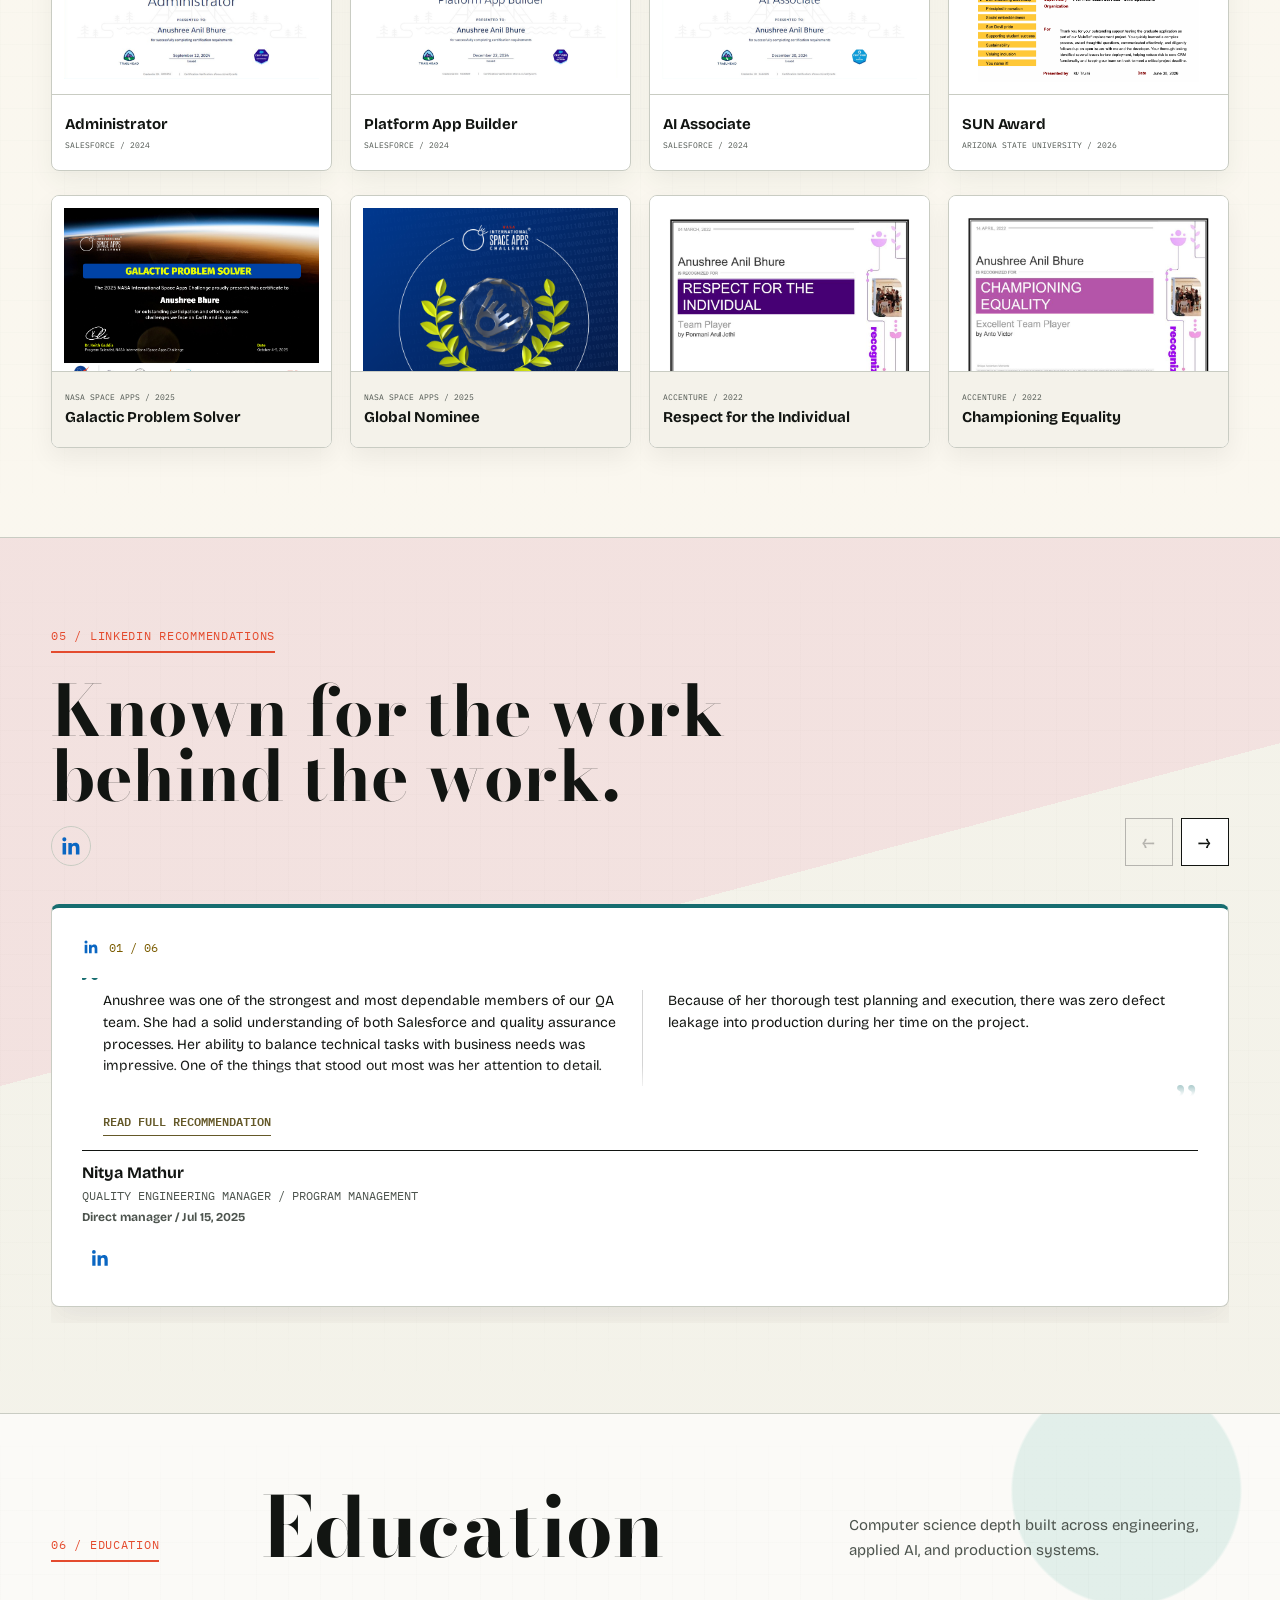
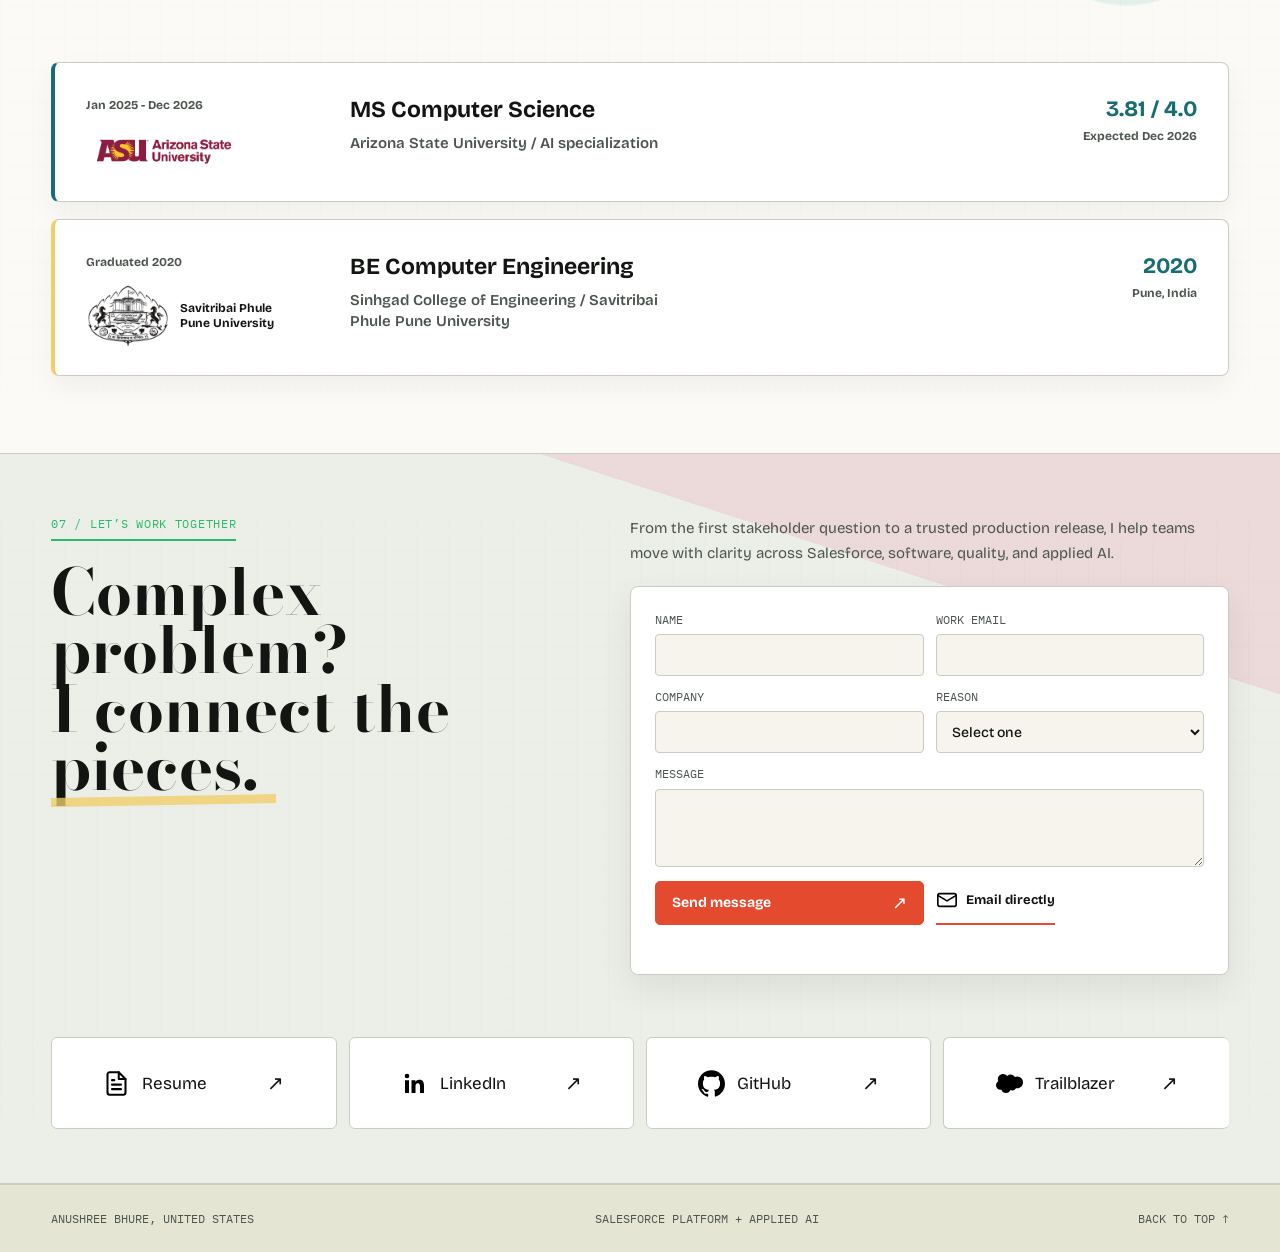
==== commit 88a5c1e4: "Polish portfolio presentation and hero" ====
--- a/index.html
+++ b/index.html
@@ -25,7 +25,7 @@
   <link rel="preconnect" href="https://fonts.googleapis.com">
   <link rel="preconnect" href="https://fonts.gstatic.com" crossorigin>
   <link href="https://fonts.googleapis.com/css2?family=Bodoni+Moda:ital,opsz,wght@0,6..96,700;1,6..96,700&amp;family=Bricolage+Grotesque:opsz,wght@12..96,400;12..96,500;12..96,600;12..96,700;12..96,800&amp;family=IBM+Plex+Mono:wght@400;500&amp;display=swap" rel="stylesheet">
-  <link rel="stylesheet" href="style.css?v=121">
+  <link rel="stylesheet" href="style.css?v=130">
   <script type="application/ld+json">
   {
     "@context": "https://schema.org",
@@ -97,7 +97,7 @@
   <main id="main">
     <section class="hero hero-introduction" id="top">
       <div class="hero-content">
-        <p class="hero-greeting"><span aria-hidden="true">✦</span> Hey, I am <strong>Anushree</strong></p>
+        <p class="hero-greeting"><span class="hero-status-dot" aria-hidden="true"></span> Salesforce Platform Engineer <strong>Arizona</strong></p>
         <h1 class="hero-primary-role">
           <span>Salesforce engineer.</span>
           <span>Systems thinker.</span>
@@ -122,23 +122,18 @@
           <span><strong>3&times;</strong> Salesforce certified</span>
         </div>
         <div class="hero-actions">
-          <a class="button button-primary" href="#work">Open the project journal <span aria-hidden="true">&#8595;</span></a>
-          <a class="hero-email" href="mailto:anubhure98@gmail.com" aria-label="Email Anushree Bhure" title="Email Anushree"><svg viewBox="0 0 24 24" aria-hidden="true"><path d="M4 5h16a2 2 0 0 1 2 2v10a2 2 0 0 1-2 2H4a2 2 0 0 1-2-2V7a2 2 0 0 1 2-2Z"></path><path d="m22 7-10 6L2 7"></path></svg></a>
-        </div>
-      </div>
-      <figure class="hero-portrait" aria-label="A scrapbook-style introduction to Anushree Bhure">
+          <a class="button button-primary" href="#work">View selected work <span aria-hidden="true">&#8595;</span></a>
+          <a class="hero-email" href="mailto:anubhure98@gmail.com"><svg viewBox="0 0 24 24" aria-hidden="true"><path d="M4 5h16a2 2 0 0 1 2 2v10a2 2 0 0 1-2 2V7a2 2 0 0 1 2-2Z"></path><path d="m22 7-10 6L2 7"></path></svg><span>Email me</span></a>
+        </div>
+      </div>
+      <figure class="hero-portrait" aria-label="Portrait of Anushree Bhure">
         <div class="portrait-sun" aria-hidden="true"></div>
         <div class="portrait-polaroid">
           <span class="portrait-tape" aria-hidden="true"></span>
-          <img src="assets/photo/anushree-striped-original.webp" alt="Anushree Bhure smiling" width="3024" height="4032" fetchpriority="high" decoding="async">
-          <p class="portrait-caption">The person behind the platform</p>
-        </div>
-        <div class="portrait-memoji" aria-hidden="true">
-          <img src="assets/photo/anushree-memoji-bust-cutout.webp" alt="" width="1100" height="1100" decoding="async">
-        </div>
-        <p class="portrait-note portrait-note-origin"><span>01</span> Nagpur <b aria-hidden="true">&#8594;</b> Arizona</p>
-        <p class="portrait-note portrait-note-chai"><span>After hours</span> chasing sunsets<br>&amp; warm cups of chai</p>
-        <span class="portrait-doodle" aria-hidden="true">✦</span>
+          <img src="assets/photo/anushree-professional-portrait.webp" alt="Anushree Bhure in a pink blazer" width="1122" height="1402" fetchpriority="high" decoding="async">
+          <p class="portrait-caption">Anushree Bhure &middot; Salesforce Engineer</p>
+        </div>
+        <p class="portrait-note portrait-note-origin"><span>Based in Arizona</span> Originally from Nagpur, India</p>
       </figure>
     </section>
 
--- a/style.css
+++ b/style.css
@@ -3028,7 +3028,7 @@
 }
 
 .hero {
-  min-height: max(720px, calc(100svh - 82px));
+  min-height: max(690px, calc(100svh - 82px));
   background:
     linear-gradient(104deg, color-mix(in srgb, var(--paper) 92%, transparent) 0 52%, transparent 52%),
     color-mix(in srgb, var(--journal-aqua) 60%, var(--paper));
@@ -3036,10 +3036,10 @@
 }
 
 .hero-content {
-  width: 53%;
-  max-width: 820px;
-  padding-top: clamp(42px, 5vh, 62px);
-  padding-bottom: 34px;
+  width: 54%;
+  max-width: 780px;
+  padding-top: clamp(40px, 5vh, 58px);
+  padding-bottom: 40px;
 }
 
 .hero-greeting {
@@ -3054,10 +3054,10 @@
 .hero-greeting strong { font-size: 1.15em; }
 
 .hero .hero-primary-role {
-  max-width: 760px;
-  font-size: clamp(57px, 6.1vw, 90px);
-  line-height: .9;
-  letter-spacing: -.055em;
+  max-width: 710px;
+  font-size: clamp(54px, 5.5vw, 82px);
+  line-height: .92;
+  letter-spacing: -.045em;
 }
 
 .hero .hero-primary-role > span:first-child { font-weight: 800; }
@@ -3074,31 +3074,31 @@
 }
 
 .hero-positioning {
-  max-width: 650px;
+  max-width: 610px;
   margin-top: 18px;
   font-size: clamp(15px, 1.25vw, 18px);
   line-height: 1.55;
 }
 
 .hero-skill-showcase {
-  width: min(100%, 650px);
+  width: min(100%, 610px);
   margin-top: 16px;
   padding: 11px 13px 12px;
-  border: 1px dashed color-mix(in srgb, var(--ink) 35%, transparent);
+  border: 1px solid color-mix(in srgb, var(--ink) 28%, transparent);
   border-radius: 2px;
-  background: color-mix(in srgb, var(--paper-high) 73%, transparent);
-  box-shadow: 5px 6px 0 color-mix(in srgb, var(--journal-aqua-deep) 10%, transparent);
-  transform: rotate(-.25deg);
+  background: color-mix(in srgb, var(--paper-high) 82%, transparent);
+  box-shadow: none;
+  transform: none;
 }
 
 .hero-skill-showcase::before {
-  content: "CAPABILITY DECK";
+  content: "CORE CAPABILITIES";
   position: absolute;
   translate: 0 -21px;
   padding: 3px 6px;
   background: var(--paper);
   color: var(--ink-soft);
-  font: 500 7px/1 "IBM Plex Mono", monospace;
+  font: 600 10px/1 "IBM Plex Mono", monospace;
   letter-spacing: .08em;
 }
 
@@ -3108,8 +3108,23 @@
   background: var(--journal-aqua-deep);
 }
 
+@media (min-width: 761px) {
+  .hero-skill-list {
+    display: grid;
+    grid-template-columns: repeat(3, minmax(0, 1fr));
+  }
+  .hero-skill-list span {
+    min-width: 0;
+    justify-content: flex-start;
+    padding: 7px 9px;
+    overflow: hidden;
+    text-overflow: ellipsis;
+    white-space: nowrap;
+  }
+}
+
 .hero-proof-notes {
-  width: min(100%, 650px);
+  width: min(100%, 610px);
   margin-top: 15px;
   display: grid;
   grid-template-columns: repeat(3, minmax(0, 1fr));
@@ -3143,20 +3158,20 @@
   border: 1px solid color-mix(in srgb, var(--coral) 85%, #000);
   border-radius: 2px;
   background: var(--coral);
-  box-shadow: 5px 6px 0 color-mix(in srgb, var(--coral) 22%, transparent);
+  box-shadow: none;
   font-size: 13px;
   transition: transform .2s ease, box-shadow .2s ease;
 }
 .hero .button-primary:hover,
-.hero .button-primary:focus-visible { transform: translate(-2px, -2px) rotate(-.5deg); box-shadow: 8px 9px 0 color-mix(in srgb, var(--coral) 22%, transparent); outline: none; }
-.hero-email { width: 52px; height: 52px; border-radius: 2px; background: var(--paper-high); box-shadow: 4px 5px 0 color-mix(in srgb, var(--ink) 11%, transparent); }
+.hero .button-primary:focus-visible { transform: translateY(-2px); box-shadow: 0 8px 18px color-mix(in srgb, var(--coral) 18%, transparent); outline: none; }
+.hero-email { width: 52px; height: 52px; border-radius: 2px; background: var(--paper-high); box-shadow: none; }
 
 .hero .hero-portrait,
 [data-theme="dark"] .hero .hero-portrait {
-  top: 3%;
-  right: 2%;
-  bottom: 3%;
-  width: 43%;
+  top: clamp(28px, 4vw, 56px);
+  right: var(--pad);
+  bottom: clamp(28px, 4vw, 56px);
+  width: 41%;
   border: 1px solid color-mix(in srgb, var(--ink) 65%, transparent);
   border-radius: 3px;
   overflow: hidden;
@@ -3164,8 +3179,8 @@
     linear-gradient(120deg, transparent 0 54%, color-mix(in srgb, var(--journal-yellow) 75%, transparent) 54% 55%, transparent 55%),
     repeating-linear-gradient(0deg, transparent 0 27px, color-mix(in srgb, var(--ink) 6%, transparent) 27px 28px),
     color-mix(in srgb, var(--journal-aqua) 84%, var(--paper));
-  box-shadow: 12px 14px 0 color-mix(in srgb, var(--journal-aqua-deep) 18%, transparent);
-  transform: rotate(.35deg);
+  box-shadow: 8px 8px 0 color-mix(in srgb, var(--journal-aqua-deep) 15%, transparent);
+  transform: none;
 }
 
 .hero .hero-portrait::before,
@@ -3173,28 +3188,29 @@
 
 .portrait-sun {
   position: absolute;
-  top: -8%;
-  right: -5%;
-  width: 37%;
+  top: -9%;
+  right: -4%;
+  width: 27%;
   aspect-ratio: 1;
   border-radius: 50%;
   background: var(--journal-yellow);
-  box-shadow: 0 0 0 16px color-mix(in srgb, var(--journal-yellow) 19%, transparent);
+  box-shadow: 0 0 0 12px color-mix(in srgb, var(--journal-yellow) 16%, transparent);
+  opacity: .9;
 }
 
 .portrait-polaroid {
   position: absolute;
   z-index: 2;
-  top: 8%;
-  left: 10%;
-  width: 55%;
-  height: 73%;
+  top: 7%;
+  left: 8%;
+  width: 84%;
+  height: 80%;
   margin: 0;
   padding: 12px 12px 51px;
   border: 1px solid #d4d0c7;
   background: #fffdfa;
-  box-shadow: 10px 14px 22px rgba(30, 47, 40, .2);
-  transform: rotate(-3deg);
+  box-shadow: 0 14px 30px rgba(30, 47, 40, .18);
+  transform: none;
 }
 
 .portrait-polaroid img { width: 100%; height: 100%; object-fit: cover; object-position: 50% 25%; }
@@ -3216,19 +3232,8 @@
   height: 31px;
   background: color-mix(in srgb, var(--journal-yellow) 72%, transparent);
   box-shadow: inset 0 0 0 1px rgba(90, 73, 28, .08);
-  transform: translateX(-50%) rotate(3deg);
-}
-
-.portrait-memoji {
-  position: absolute;
-  z-index: 3;
-  right: -4%;
-  bottom: -5%;
-  width: 53%;
-  aspect-ratio: 1;
-  filter: drop-shadow(0 13px 12px rgba(27, 54, 46, .2));
-}
-.portrait-memoji img { width: 100%; height: 100%; object-fit: contain; }
+  transform: translateX(-50%);
+}
 
 .portrait-note {
   position: absolute;
@@ -3239,21 +3244,10 @@
   color: #1c241f;
   font: 600 10px/1.45 "IBM Plex Mono", monospace;
   text-transform: uppercase;
-  box-shadow: 5px 6px 0 rgba(33, 53, 43, .15);
+  box-shadow: none;
 }
 .portrait-note span { display: block; margin-bottom: 3px; font-size: 7px; opacity: .62; }
-.portrait-note-origin { top: 8%; right: 5%; background: #fffdf5; transform: rotate(2.5deg); }
-.portrait-note-chai { right: 7%; bottom: 27%; background: var(--journal-yellow); transform: rotate(-2deg); }
-.portrait-doodle {
-  position: absolute;
-  z-index: 1;
-  left: 4%;
-  bottom: 4%;
-  color: var(--journal-pink);
-  font-size: 72px;
-  line-height: 1;
-  transform: rotate(-17deg);
-}
+.portrait-note-origin { left: 8%; bottom: 3%; background: #fffdf5; transform: none; }
 
 /* Carry the handmade system through the proof-heavy sections. */
 .work-section {
@@ -3334,9 +3328,8 @@
   .hero .hero-portrait { right: 1.5%; width: 42%; }
   .hero .hero-primary-role { font-size: clamp(52px, 6.4vw, 70px); }
   .hero-positioning { font-size: 15px; }
-  .portrait-polaroid { left: 7%; width: 58%; }
+  .portrait-polaroid { left: 8%; width: 84%; }
   .portrait-note { font-size: 8px; }
-  .portrait-note-chai { right: 3%; }
 }
 
 @media (max-width: 760px) {
@@ -3344,25 +3337,22 @@
   .hero { min-height: 970px; background: color-mix(in srgb, var(--paper) 90%, var(--journal-aqua)); }
   .hero .hero-portrait,
   [data-theme="dark"] .hero .hero-portrait {
-    top: 18px;
-    left: 18px;
-    right: 18px;
+    top: 20px;
+    left: 20px;
+    right: 20px;
     width: auto;
-    height: 330px;
-    box-shadow: 7px 8px 0 color-mix(in srgb, var(--journal-aqua-deep) 18%, transparent);
+    height: 320px;
+    box-shadow: 6px 6px 0 color-mix(in srgb, var(--journal-aqua-deep) 14%, transparent);
   }
-  .portrait-polaroid { top: 7%; left: 8%; width: 45%; height: 78%; padding: 7px 7px 34px; }
+  .portrait-polaroid { top: 6%; left: 8%; width: 62%; height: 86%; padding: 7px 7px 34px; }
   .portrait-caption { inset: auto 6px 9px; font-size: 8px; }
   .portrait-tape { width: 62px; height: 21px; top: -10px; }
-  .portrait-memoji { right: 2%; bottom: -6%; width: 50%; }
-  .portrait-note-origin { top: 8%; right: 4%; padding: 7px 8px; font-size: 7px; }
-  .portrait-note-chai { display: none; }
-  .portrait-doodle { left: 52%; bottom: 3%; font-size: 42px; }
-  .portrait-sun { width: 35%; }
+  .portrait-note-origin { top: 9%; right: 4%; left: auto; bottom: auto; padding: 7px 8px; font-size: 7px; }
+  .portrait-sun { width: 31%; }
   .hero-content {
     width: 100%;
-    min-height: 970px;
-    padding: 375px var(--pad) 26px;
+    min-height: 950px;
+    padding: 365px var(--pad) 28px;
   }
   .hero-greeting { margin-bottom: 10px; font-size: 19px; }
   .hero .hero-primary-role { font-size: clamp(42px, 12.5vw, 54px); line-height: .92; }
@@ -3373,8 +3363,8 @@
   .hero-skill-showcase::before { display: none; }
   .hero-skill-topline { align-items: center; flex-direction: row; gap: 8px; }
   .hero-mode-switcher .hero-tool { width: 34px; height: 34px; min-width: 34px; }
-  .hero-skill-list { margin-top: 8px; overflow-x: auto; flex-wrap: nowrap; }
-  .hero-skill-list span { flex: 0 0 auto; padding: 6px 8px; font-size: 10px; }
+  .hero-skill-list { margin-top: 8px; display: grid; grid-template-columns: repeat(2, minmax(0, 1fr)); overflow: visible; }
+  .hero-skill-list span { min-width: 0; justify-content: flex-start; padding: 6px 8px; overflow: hidden; font-size: 10px; text-overflow: ellipsis; white-space: nowrap; }
   .hero-proof-notes { margin-top: 12px; }
   .hero-proof-notes span { min-height: 55px; padding: 8px 6px; font-size: 7px; }
   .hero-proof-notes strong { font-size: 14px; }
@@ -3856,3 +3846,390 @@
 [data-theme="dark"] .recommendations-section,
 [data-theme="dark"] .education-section,
 [data-theme="dark"] .contact-section { background-color: transparent; }
+
+/* 10.2 — professional editorial polish. Keep the field-journal palette, quiet the props. */
+:root { --max: 1320px; }
+
+body {
+  -webkit-font-smoothing: antialiased;
+  text-rendering: optimizeLegibility;
+}
+
+.site-header {
+  min-height: 76px;
+  border-bottom: 1px solid color-mix(in srgb, var(--ink) 12%, transparent);
+  box-shadow: 0 6px 24px color-mix(in srgb, var(--ink) 4%, transparent);
+}
+
+@media (min-width: 1051px) {
+  .site-header { min-height: 76px; }
+  .desktop-nav {
+    min-height: auto;
+    padding: 0;
+    gap: clamp(24px, 2.4vw, 38px);
+    border: 0;
+    border-radius: 0;
+    background: transparent;
+    box-shadow: none;
+  }
+  .desktop-nav a {
+    position: relative;
+    padding: 11px 0;
+    border-radius: 0;
+  }
+  .desktop-nav a::after {
+    content: "";
+    position: absolute;
+    left: 0;
+    right: 100%;
+    bottom: 4px;
+    height: 2px;
+    background: var(--journal-aqua-deep);
+    transition: right .2s ease;
+  }
+  .desktop-nav a:hover::after,
+  .desktop-nav a:focus-visible::after { right: 0; }
+  .desktop-nav a:first-child { color: var(--ink); }
+  .theme-toggle {
+    width: auto;
+    padding: 0 13px;
+    border-radius: 4px;
+  }
+  .site-header .header-cta {
+    min-height: 44px;
+    padding: 11px 18px;
+    border-color: var(--ink);
+    border-radius: 4px;
+    background: var(--ink);
+    color: var(--paper);
+    box-shadow: none;
+  }
+  [data-theme="dark"] .desktop-nav { border: 0; background: transparent; }
+  [data-theme="dark"] .site-header .header-cta {
+    border-color: #fff;
+    background: #fff;
+    color: #100b19;
+  }
+}
+
+.hero { min-height: max(700px, calc(100svh - 76px)); }
+.hero-content { width: 55%; max-width: 800px; padding-top: clamp(46px, 6vh, 70px); }
+.hero-greeting {
+  margin-bottom: 17px;
+  gap: 10px;
+  color: var(--ink-soft);
+  font: 500 11px/1.2 "IBM Plex Mono", monospace;
+  letter-spacing: .08em;
+  text-transform: uppercase;
+}
+.hero-greeting .hero-status-dot {
+  width: 8px;
+  height: 8px;
+  border-radius: 50%;
+  background: var(--journal-aqua-deep);
+  box-shadow: 0 0 0 4px color-mix(in srgb, var(--journal-aqua-deep) 14%, transparent);
+}
+.hero-greeting strong {
+  display: inline-flex;
+  align-items: center;
+  gap: 10px;
+  color: var(--ink-soft);
+  font: inherit;
+}
+.hero-greeting strong::before { content: "/"; opacity: .45; }
+.hero .hero-primary-role { max-width: 730px; }
+.hero .hero-primary-role > span:nth-child(2) {
+  padding-inline: 0;
+  background: linear-gradient(transparent 70%, color-mix(in srgb, var(--journal-yellow) 68%, transparent) 70% 91%, transparent 91%);
+}
+.hero-positioning { max-width: 625px; }
+.hero-skill-showcase {
+  width: min(100%, 625px);
+  border-color: color-mix(in srgb, var(--ink) 18%, transparent);
+  border-radius: 6px;
+  background: color-mix(in srgb, var(--paper-high) 88%, transparent);
+  box-shadow: 0 8px 24px color-mix(in srgb, var(--ink) 5%, transparent);
+}
+.hero-proof-notes { width: min(100%, 625px); }
+.hero-proof-notes span { padding-inline: 14px; }
+.hero .button-primary,
+.hero-email { border-radius: 5px; }
+.hero-email {
+  width: auto;
+  padding: 0 17px;
+  display: inline-flex;
+  gap: 10px;
+  font-size: 12px;
+  font-weight: 700;
+}
+.hero-email svg { width: 19px; height: 19px; }
+
+.hero .hero-portrait,
+[data-theme="dark"] .hero .hero-portrait {
+  width: 40%;
+  border-color: color-mix(in srgb, var(--ink) 26%, transparent);
+  border-radius: 8px;
+  box-shadow: 0 18px 45px color-mix(in srgb, var(--journal-shadow) 18%, transparent);
+}
+.portrait-polaroid {
+  top: 4%;
+  left: 15%;
+  width: 70%;
+  height: 88%;
+  border-color: rgba(40, 44, 39, .18);
+  border-radius: 2px;
+  box-shadow: 0 16px 34px rgba(30, 47, 40, .16);
+}
+.portrait-polaroid img { object-position: 50% bottom; }
+.portrait-tape { display: none; }
+.portrait-note {
+  border-color: rgba(30, 35, 28, .3);
+  border-radius: 3px;
+  letter-spacing: .04em;
+}
+.portrait-note span { color: #365c58; opacity: 1; }
+.portrait-note-origin {
+  top: auto;
+  right: auto;
+  bottom: 0;
+  left: 8%;
+}
+
+.section { padding-top: clamp(88px, 9vw, 132px); padding-bottom: clamp(88px, 9vw, 132px); }
+.section-heading,
+.credentials-heading,
+.education-label { margin-bottom: clamp(50px, 6vw, 72px); }
+.section-index,
+.credentials-heading .section-index,
+.education-label .section-index {
+  padding: 0 0 8px;
+  border: 0;
+  border-bottom: 2px solid currentColor;
+  background: transparent;
+  box-shadow: none;
+  transform: none;
+  letter-spacing: .06em;
+}
+.work-section::before { display: none; }
+.experience-section::before,
+.capabilities-section::before,
+.credentials-section::before,
+.recommendations-section::before,
+.education-section::before,
+.contact-section::before { opacity: .25; }
+
+.atlas-track { gap: 20px; }
+.atlas-card,
+.experience-row,
+.experience-row-secondary,
+.capability-group,
+.capability-group:nth-child(even),
+.capability-group:nth-child(n+4),
+.credential-item,
+.proof-evidence-card,
+.recommendation-card,
+.recommendation-card:nth-child(even),
+.education-row,
+.education-row:nth-child(odd),
+.contact-form,
+.contact-links a,
+.contact-links a:nth-child(n) {
+  transform: none;
+}
+.atlas-card::before,
+.experience-row::before,
+.capability-group::after,
+.credential-item::before,
+.proof-evidence-card::before,
+.recommendation-card::before,
+.education-row::before,
+.contact-form::before { display: none; content: none; }
+
+.atlas-card {
+  overflow: hidden;
+  border-radius: 8px;
+  box-shadow: 0 12px 30px color-mix(in srgb, var(--ink) 6%, transparent);
+}
+.atlas-card:hover,
+.atlas-card:nth-child(even):hover {
+  transform: translateY(-5px);
+  border-color: var(--journal-aqua-deep);
+  box-shadow: 0 18px 38px color-mix(in srgb, var(--ink) 10%, transparent);
+}
+.atlas-card-heading h4 { letter-spacing: -.025em; }
+.project-library-toggle { border-radius: 5px; }
+
+.experience-list { gap: 14px; }
+.experience-row,
+.experience-row-secondary {
+  padding: 28px 30px;
+  border: 1px solid var(--line);
+  border-left: 4px solid var(--journal-aqua-deep);
+  border-radius: 8px;
+  box-shadow: 0 10px 26px color-mix(in srgb, var(--ink) 5%, transparent);
+}
+.experience-row:hover,
+.experience-row:focus-within {
+  transform: translateY(-3px);
+  border-color: color-mix(in srgb, var(--journal-aqua-deep) 58%, var(--line));
+  box-shadow: 0 16px 34px color-mix(in srgb, var(--ink) 8%, transparent);
+}
+.experience-date {
+  padding: 0;
+  border: 0;
+  background: transparent;
+  color: var(--ink-soft);
+}
+.experience-role h3 { font-family: "Bricolage Grotesque", Arial, sans-serif; font-size: clamp(24px, 2.1vw, 31px); }
+.experience-workflow { border-style: solid; border-radius: 6px; }
+
+.capability-groups { gap: 14px; }
+.capability-group,
+.capability-group:nth-child(even),
+.capability-group:nth-child(n+4) {
+  min-height: 232px;
+  border: 1px solid var(--line);
+  border-top: 3px solid var(--capability-accent);
+  border-radius: 8px;
+  box-shadow: 0 10px 24px color-mix(in srgb, var(--ink) 5%, transparent);
+}
+.capability-group:hover { transform: translateY(-4px); }
+.cert-line {
+  border-radius: 8px;
+  box-shadow: none;
+  transform: none;
+}
+
+.credential-item,
+.proof-evidence-card {
+  overflow: hidden;
+  border-radius: 8px;
+  box-shadow: 0 10px 26px color-mix(in srgb, var(--ink) 6%, transparent);
+}
+.credential-item:hover,
+.proof-evidence-card:hover,
+.proof-evidence-card:focus-visible {
+  transform: translateY(-4px);
+  box-shadow: 0 16px 34px color-mix(in srgb, var(--ink) 9%, transparent);
+}
+.credential-signals { border-style: solid; border-radius: 8px; }
+
+.recommendation-card,
+.recommendation-card:first-child,
+.recommendation-card:nth-child(4) {
+  border: 1px solid var(--line);
+  border-top: 4px solid var(--journal-aqua-deep);
+  border-radius: 8px;
+  background: var(--paper-high);
+  color: var(--ink);
+  box-shadow: 0 12px 30px color-mix(in srgb, var(--ink) 7%, transparent);
+}
+.recommendation-card:nth-child(2) { border-top-color: var(--journal-yellow); }
+.recommendation-card:nth-child(3) { border-top-color: var(--journal-pink); }
+.recommendation-card:nth-child(4) { border-top-color: var(--coral); }
+.recommendation-card:nth-child(5) { border-top-color: var(--journal-olive); }
+.recommendation-card:hover { transform: translateY(-5px); }
+.recommendation-card:first-child blockquote::before,
+.recommendation-card:first-child blockquote::after,
+.recommendation-card:nth-child(4) blockquote::before,
+.recommendation-card:nth-child(4) blockquote::after { color: var(--journal-aqua-deep); }
+.recommendation-card:first-child figcaption span,
+.recommendation-card:first-child figcaption small,
+.recommendation-card:nth-child(4) figcaption span,
+.recommendation-card:nth-child(4) figcaption small { color: var(--ink-soft); }
+.recommendation-card:first-child .recommendation-link,
+.recommendation-card:nth-child(4) .recommendation-link { color: var(--journal-aqua-deep); }
+.recommendation-controls button { box-shadow: none; }
+
+.education-row,
+.education-row:nth-child(odd) {
+  border: 1px solid var(--line);
+  border-left: 4px solid var(--journal-aqua-deep);
+  border-radius: 8px;
+  background: color-mix(in srgb, var(--paper-high) 90%, transparent);
+  box-shadow: 0 10px 26px color-mix(in srgb, var(--ink) 5%, transparent);
+}
+.education-row:nth-child(2) { border-left-color: var(--journal-yellow); box-shadow: 0 10px 26px color-mix(in srgb, var(--ink) 5%, transparent); }
+.education-degree h3 { font-family: "Bricolage Grotesque", Arial, sans-serif; }
+
+.contact-form {
+  border-radius: 8px;
+  background: var(--paper-high);
+  box-shadow: 0 14px 34px color-mix(in srgb, var(--ink) 7%, transparent);
+}
+.contact-form-actions button { border-radius: 5px; box-shadow: none; }
+.contact-links a,
+.contact-links a:nth-child(n) {
+  border-radius: 6px;
+  box-shadow: none;
+}
+.contact-links a:hover { transform: translateY(-3px); }
+.site-footer { border-top-style: solid; }
+
+[data-theme="dark"] .recommendation-card:first-child,
+[data-theme="dark"] .recommendation-card:nth-child(4) {
+  background: var(--paper-high);
+  color: var(--ink);
+}
+[data-theme="dark"] .hero-greeting,
+[data-theme="dark"] .hero-greeting strong { color: #c9c4d2; }
+[data-theme="dark"] .portrait-note span { color: #365c58; }
+
+@media (max-width: 1050px) {
+  .site-header { min-height: 70px; }
+}
+
+@media (max-width: 760px) {
+  .site-header { min-height: 62px; }
+  .hero { min-height: 990px; }
+  .hero-content {
+    width: 100%;
+    max-width: none;
+    min-height: 970px;
+    padding: 365px var(--pad) 28px;
+  }
+  .hero-greeting { font-size: 9px; letter-spacing: .06em; }
+  .hero .hero-portrait,
+  [data-theme="dark"] .hero .hero-portrait {
+    top: 20px;
+    left: var(--pad);
+    right: var(--pad);
+    bottom: auto;
+    width: auto;
+    height: 420px;
+    border-radius: 6px;
+    box-shadow: 0 14px 32px color-mix(in srgb, var(--journal-shadow) 16%, transparent);
+  }
+  .portrait-polaroid {
+    top: 4%;
+    left: 20%;
+    width: 60%;
+    height: 92%;
+  }
+  .hero-content {
+    min-height: 1070px;
+    padding-top: 465px;
+  }
+  .hero { min-height: 1090px; }
+  .portrait-note-origin { max-width: 34%; }
+  .portrait-note-origin { top: 7%; right: 3%; bottom: auto; left: auto; }
+  .hero-email { min-height: 47px; padding-inline: 14px; }
+  .hero-email span { display: inline; }
+  .section { padding-top: 78px; padding-bottom: 78px; }
+  .atlas-card,
+  .experience-row,
+  .experience-row-secondary,
+  .capability-group,
+  .capability-group:nth-child(even),
+  .capability-group:nth-child(n+4),
+  .credential-item,
+  .proof-evidence-card,
+  .recommendation-card,
+  .education-row,
+  .education-row:nth-child(odd),
+  .contact-form { box-shadow: 0 8px 20px color-mix(in srgb, var(--ink) 6%, transparent); }
+  .experience-row,
+  .experience-row-secondary,
+  .education-row,
+  .education-row:nth-child(odd) { padding: 24px 19px; }
+}
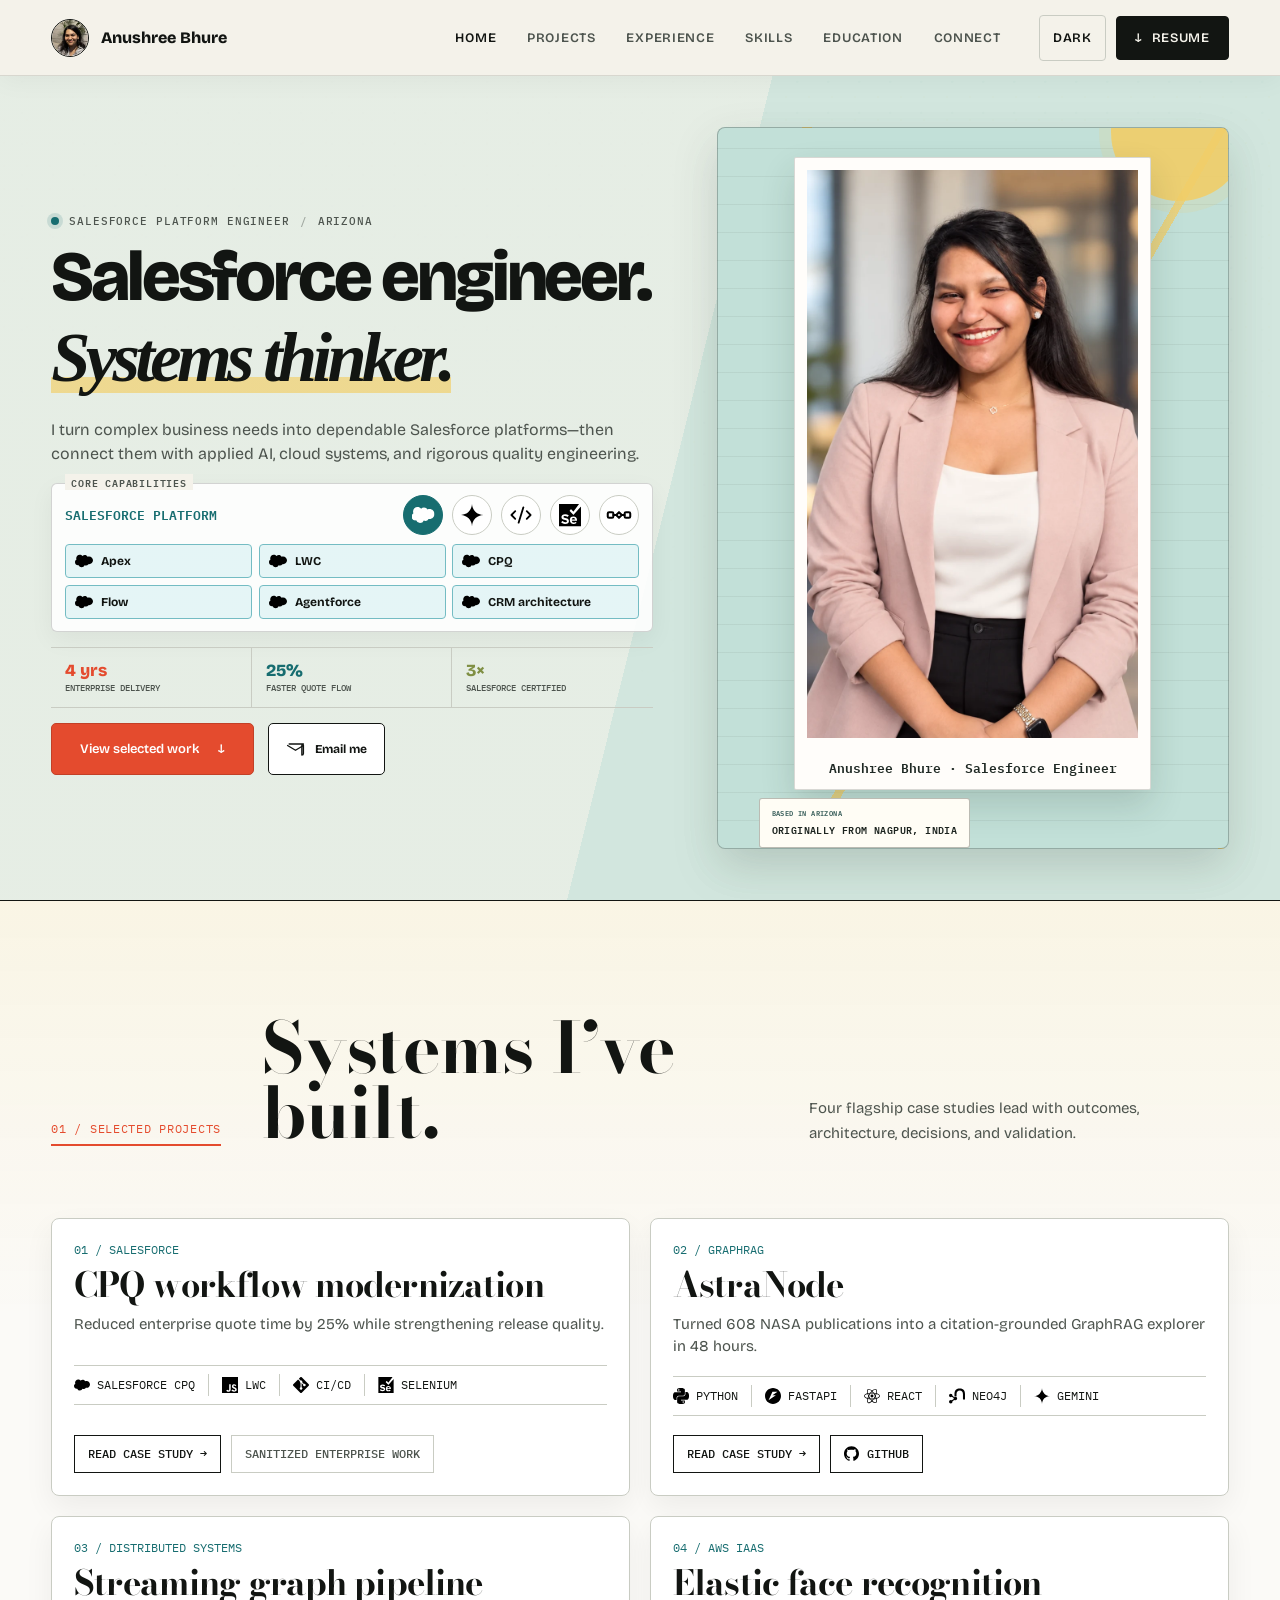
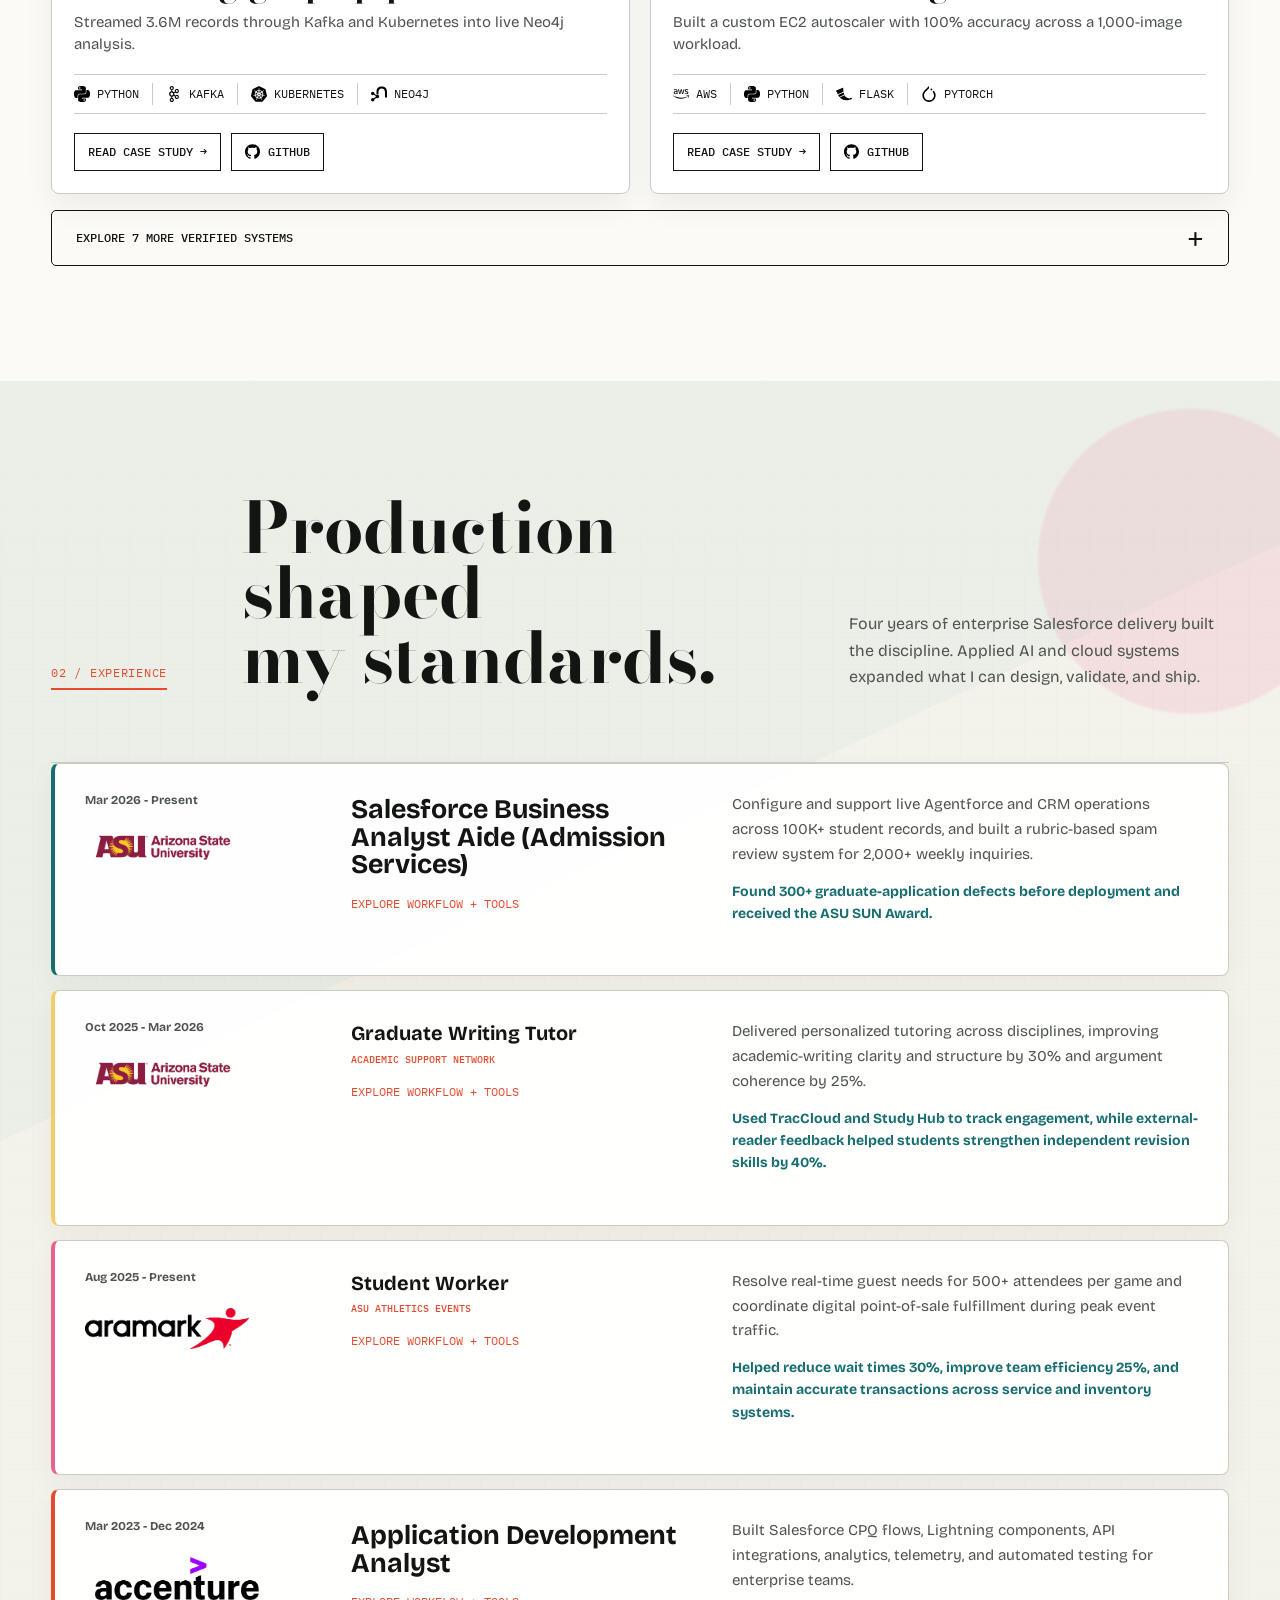
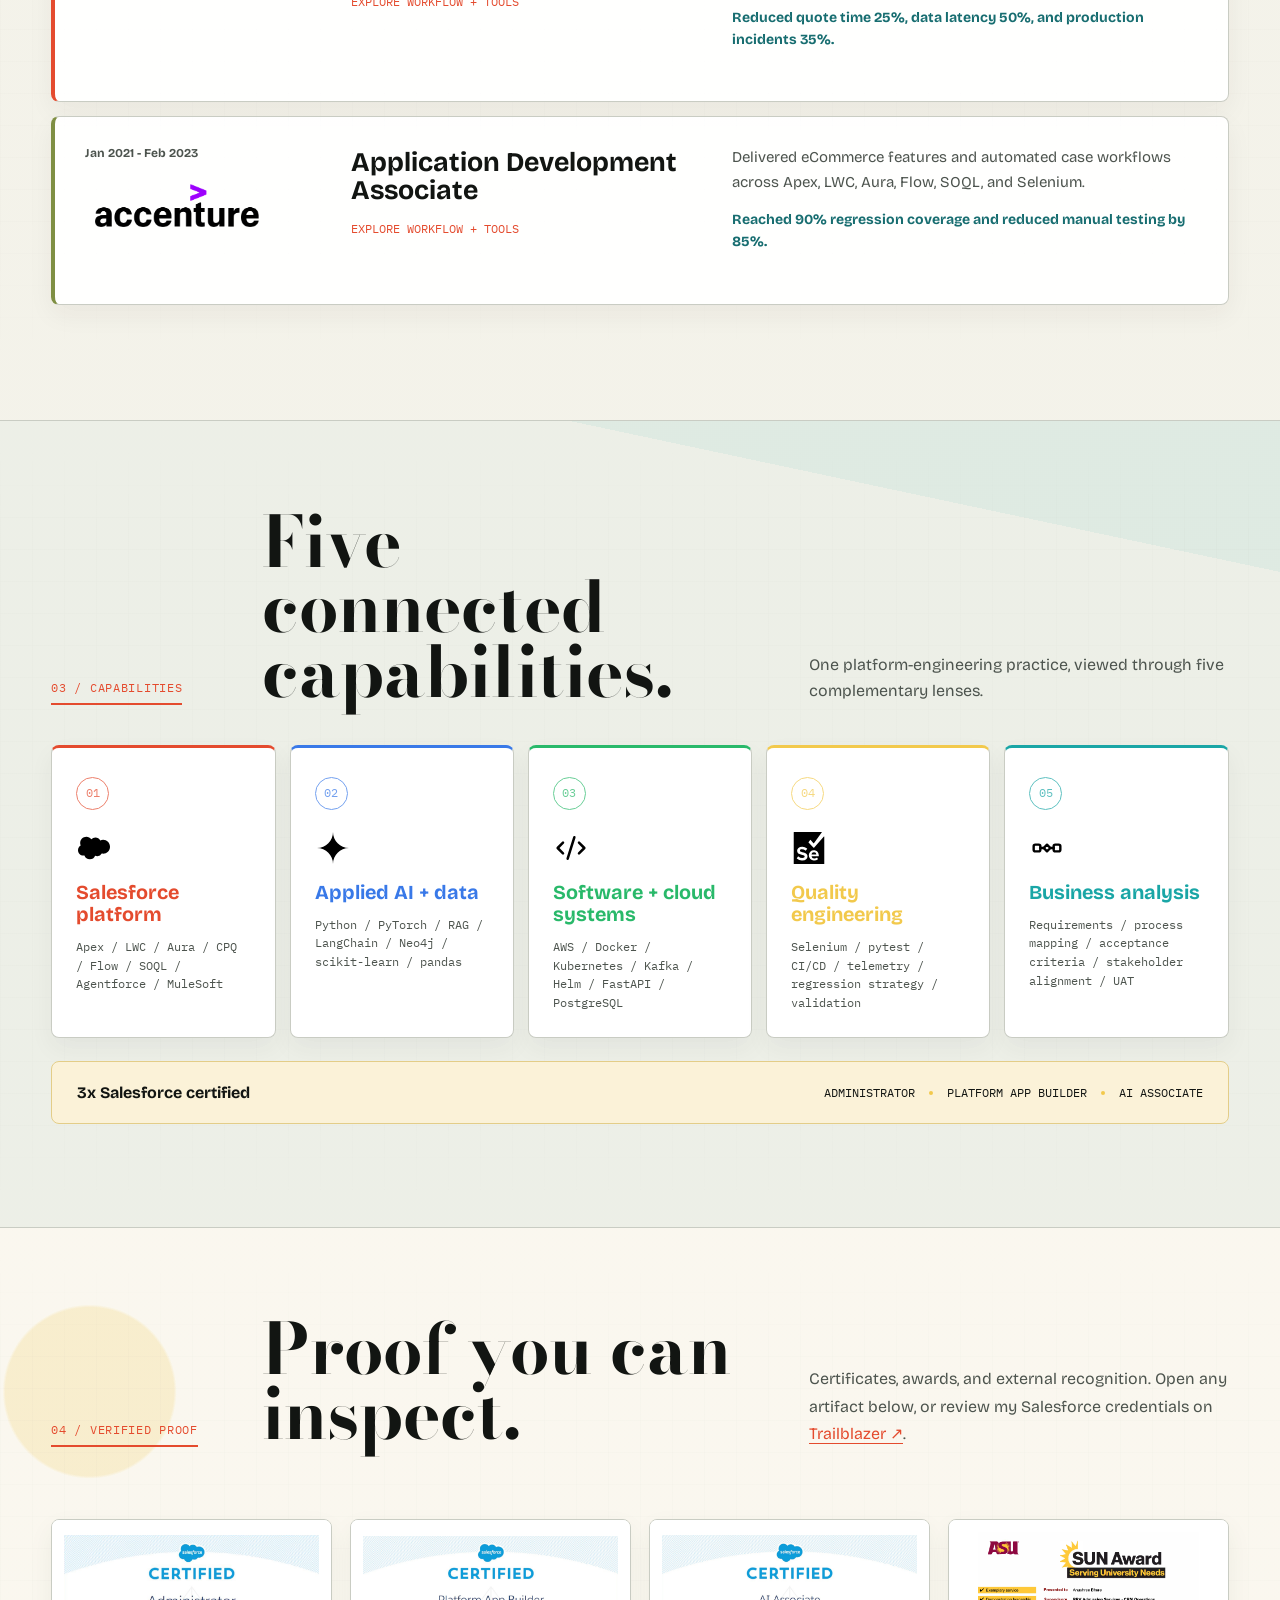
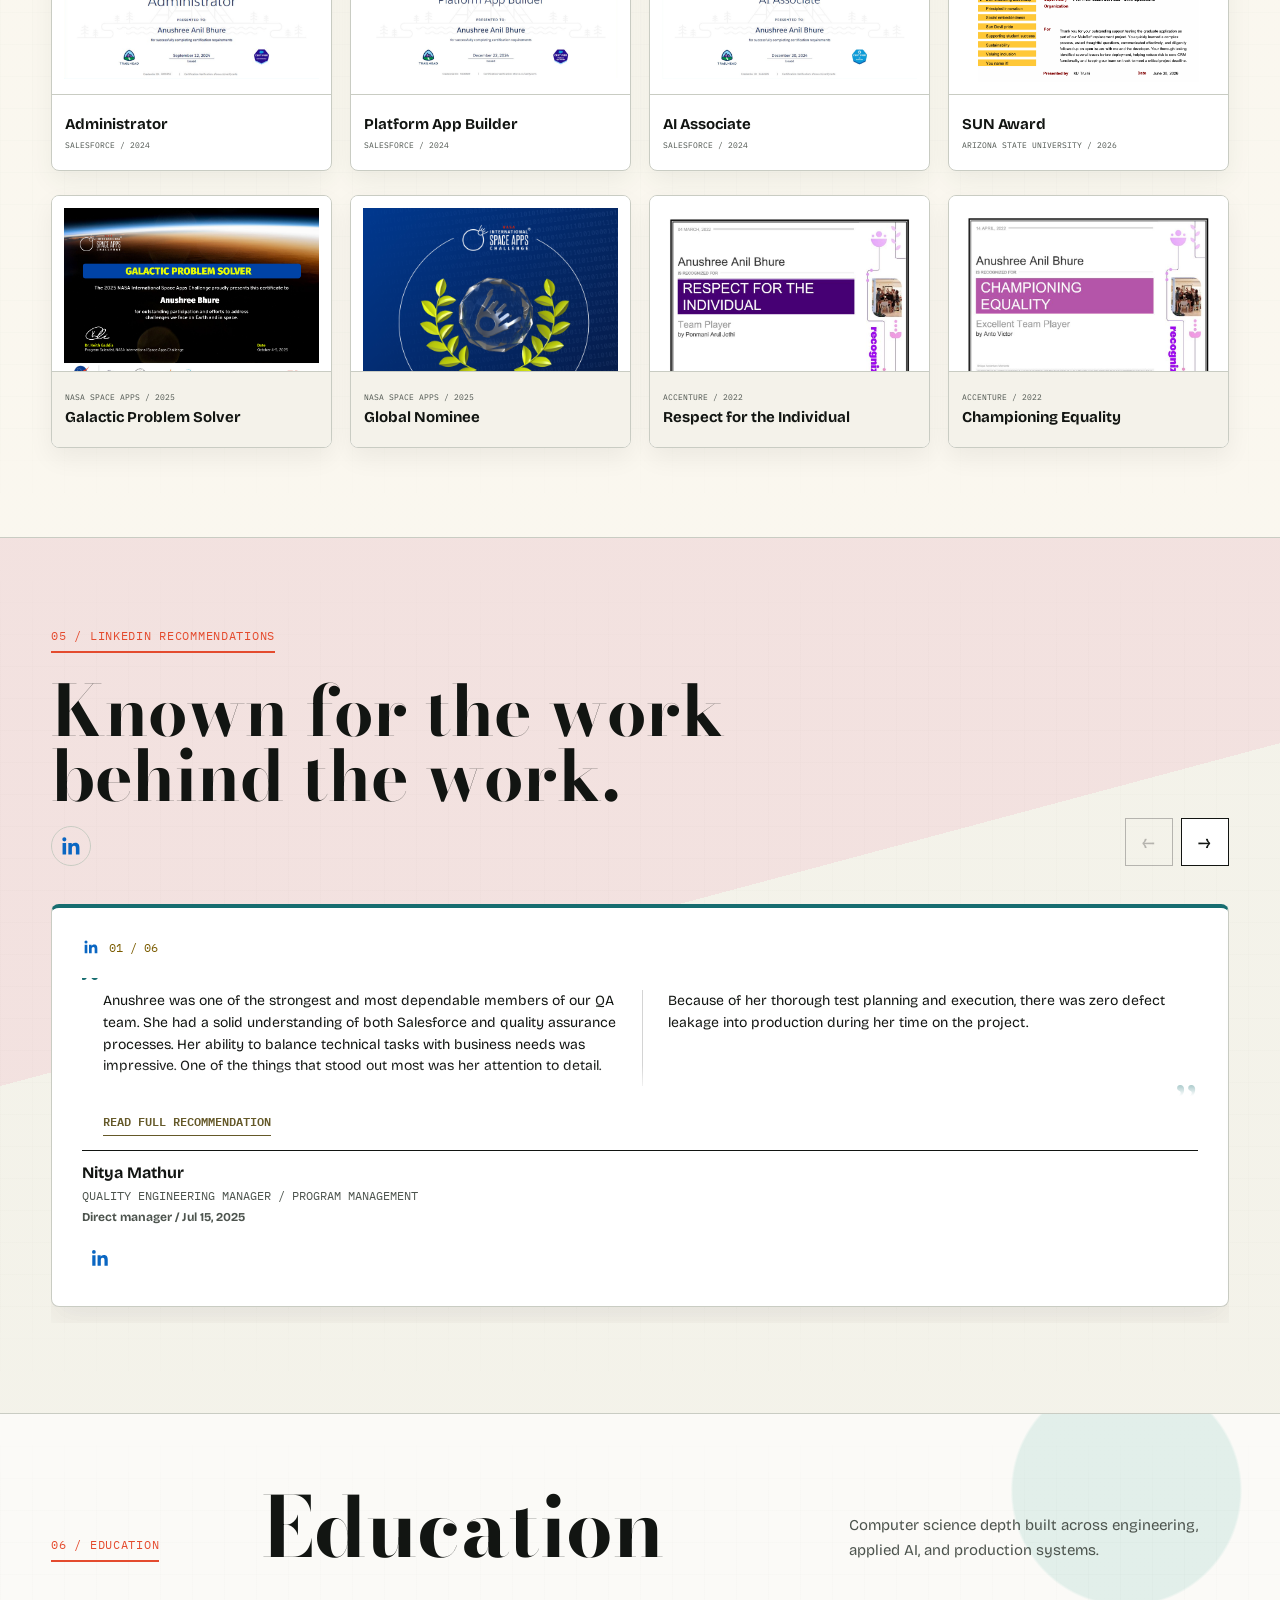
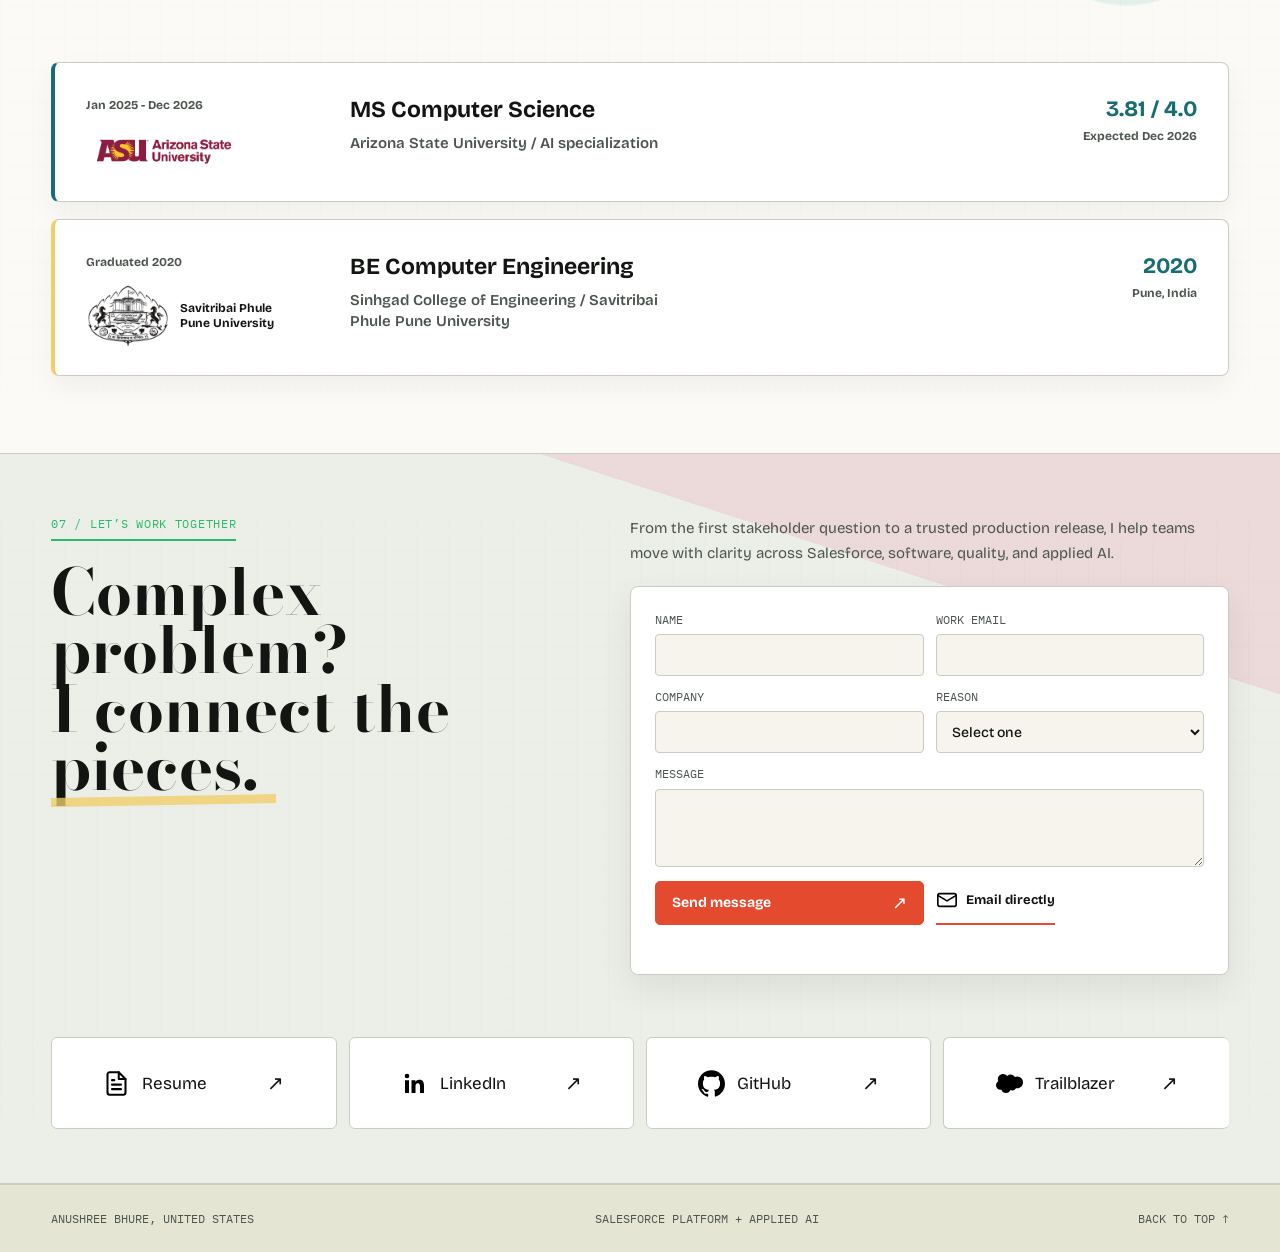
==== commit 415c0b64: "Update portfolio branding and resume" ====
--- a/index.html
+++ b/index.html
@@ -11,28 +11,28 @@
   <meta property="og:url" content="https://anushreebhure98.github.io">
   <meta property="og:title" content="Anushree Bhure | Salesforce Platform Engineer">
   <meta property="og:description" content="Enterprise Salesforce experience. Applied AI depth. Measurable systems impact.">
-  <meta property="og:image" content="https://anushreebhure98.github.io/assets/photo/anushree-social.jpg">
-  <meta property="og:image:width" content="900">
-  <meta property="og:image:height" content="1200">
+  <meta property="og:image" content="https://anushreebhure98.github.io/assets/photo/anushree-social-professional.jpg">
+  <meta property="og:image:width" content="1200">
+  <meta property="og:image:height" content="1500">
   <meta property="og:image:alt" content="Anushree Bhure, Salesforce Platform Engineer">
   <meta name="twitter:card" content="summary_large_image">
   <meta name="twitter:title" content="Anushree Bhure | Salesforce Platform Engineer">
   <meta name="twitter:description" content="Enterprise Salesforce experience. Applied AI depth. Measurable systems impact.">
-  <meta name="twitter:image" content="https://anushreebhure98.github.io/assets/photo/anushree-social.jpg">
+  <meta name="twitter:image" content="https://anushreebhure98.github.io/assets/photo/anushree-social-professional.jpg">
   <link rel="icon" type="image/svg+xml" href="favicon.svg">
   <link rel="canonical" href="https://anushreebhure98.github.io">
   <link rel="sitemap" type="application/xml" href="sitemap.xml">
   <link rel="preconnect" href="https://fonts.googleapis.com">
   <link rel="preconnect" href="https://fonts.gstatic.com" crossorigin>
   <link href="https://fonts.googleapis.com/css2?family=Bodoni+Moda:ital,opsz,wght@0,6..96,700;1,6..96,700&amp;family=Bricolage+Grotesque:opsz,wght@12..96,400;12..96,500;12..96,600;12..96,700;12..96,800&amp;family=IBM+Plex+Mono:wght@400;500&amp;display=swap" rel="stylesheet">
-  <link rel="stylesheet" href="style.css?v=130">
+  <link rel="stylesheet" href="style.css?v=132">
   <script type="application/ld+json">
   {
     "@context": "https://schema.org",
     "@type": "Person",
     "name": "Anushree Bhure",
     "url": "https://anushreebhure98.github.io",
-    "image": "https://anushreebhure98.github.io/assets/photo/anushree-social.jpg",
+    "image": "https://anushreebhure98.github.io/assets/photo/anushree-social-professional.jpg",
     "jobTitle": "Salesforce Platform Engineer",
     "description": "Salesforce platform engineer combining enterprise delivery with applied AI, cloud systems, and production-minded testing.",
     "sameAs": [
@@ -184,7 +184,7 @@
       <div class="experience-list">
         <article class="experience-row reveal" tabindex="0">
           <div class="experience-meta"><div class="experience-date">Mar 2026 - Present</div><div class="experience-brand experience-brand-asu"><img class="experience-logo experience-logo-asu" src="assets/journey/asu-logo.png" alt="Arizona State University"></div></div>
-          <div class="experience-role"><h3>Salesforce BA Aide (Admission Services)</h3><span class="experience-explore">Explore workflow + tools</span></div>
+          <div class="experience-role"><h3>Salesforce Business Analyst Aide (Admission Services)</h3><span class="experience-explore">Explore workflow + tools</span></div>
           <div class="experience-detail"><p>Configure and support live Agentforce and CRM operations across 100K+ student records, and built a rubric-based spam review system for 2,000+ weekly inquiries.</p><span>Found 300+ graduate-application defects before deployment and received the ASU SUN Award.</span></div>
           <div class="experience-workflow"><div class="experience-workflow-heading"><strong>Admissions operations workflow</strong><span>What I do</span></div><div class="experience-workflow-tree"><span>Inquiry signals</span><i aria-hidden="true"></i><span>Rubric + triage</span><i aria-hidden="true"></i><span>Agentforce + CRM</span><i aria-hidden="true"></i><span>UAT + defect gates</span><i aria-hidden="true"></i><span>Reliable decisions</span></div><div class="experience-workflow-tools"><span><img src="assets/logos/salesforce.svg" alt="">Salesforce</span><span>Agentforce</span><span>Business analysis</span><span>UAT</span><span>Data quality</span></div></div>
         </article>
--- a/style.css
+++ b/style.css
@@ -3876,6 +3876,11 @@
     position: relative;
     padding: 11px 0;
     border-radius: 0;
+    color: var(--ink);
+    font-family: "Bricolage Grotesque", Arial, sans-serif;
+    font-size: 13px;
+    font-weight: 600;
+    letter-spacing: .055em;
   }
   .desktop-nav a::after {
     content: "";
@@ -3894,6 +3899,11 @@
     width: auto;
     padding: 0 13px;
     border-radius: 4px;
+    color: var(--ink);
+    font-family: "Bricolage Grotesque", Arial, sans-serif;
+    font-size: 13px;
+    font-weight: 600;
+    letter-spacing: .055em;
   }
   .site-header .header-cta {
     min-height: 44px;
@@ -3902,9 +3912,14 @@
     border-radius: 4px;
     background: var(--ink);
     color: var(--paper);
+    font-family: "Bricolage Grotesque", Arial, sans-serif;
+    font-size: 13px;
+    font-weight: 600;
+    letter-spacing: .055em;
     box-shadow: none;
   }
   [data-theme="dark"] .desktop-nav { border: 0; background: transparent; }
+  [data-theme="dark"] .site-header .desktop-nav a { color: #f2efe8; }
   [data-theme="dark"] .site-header .header-cta {
     border-color: #fff;
     background: #fff;
